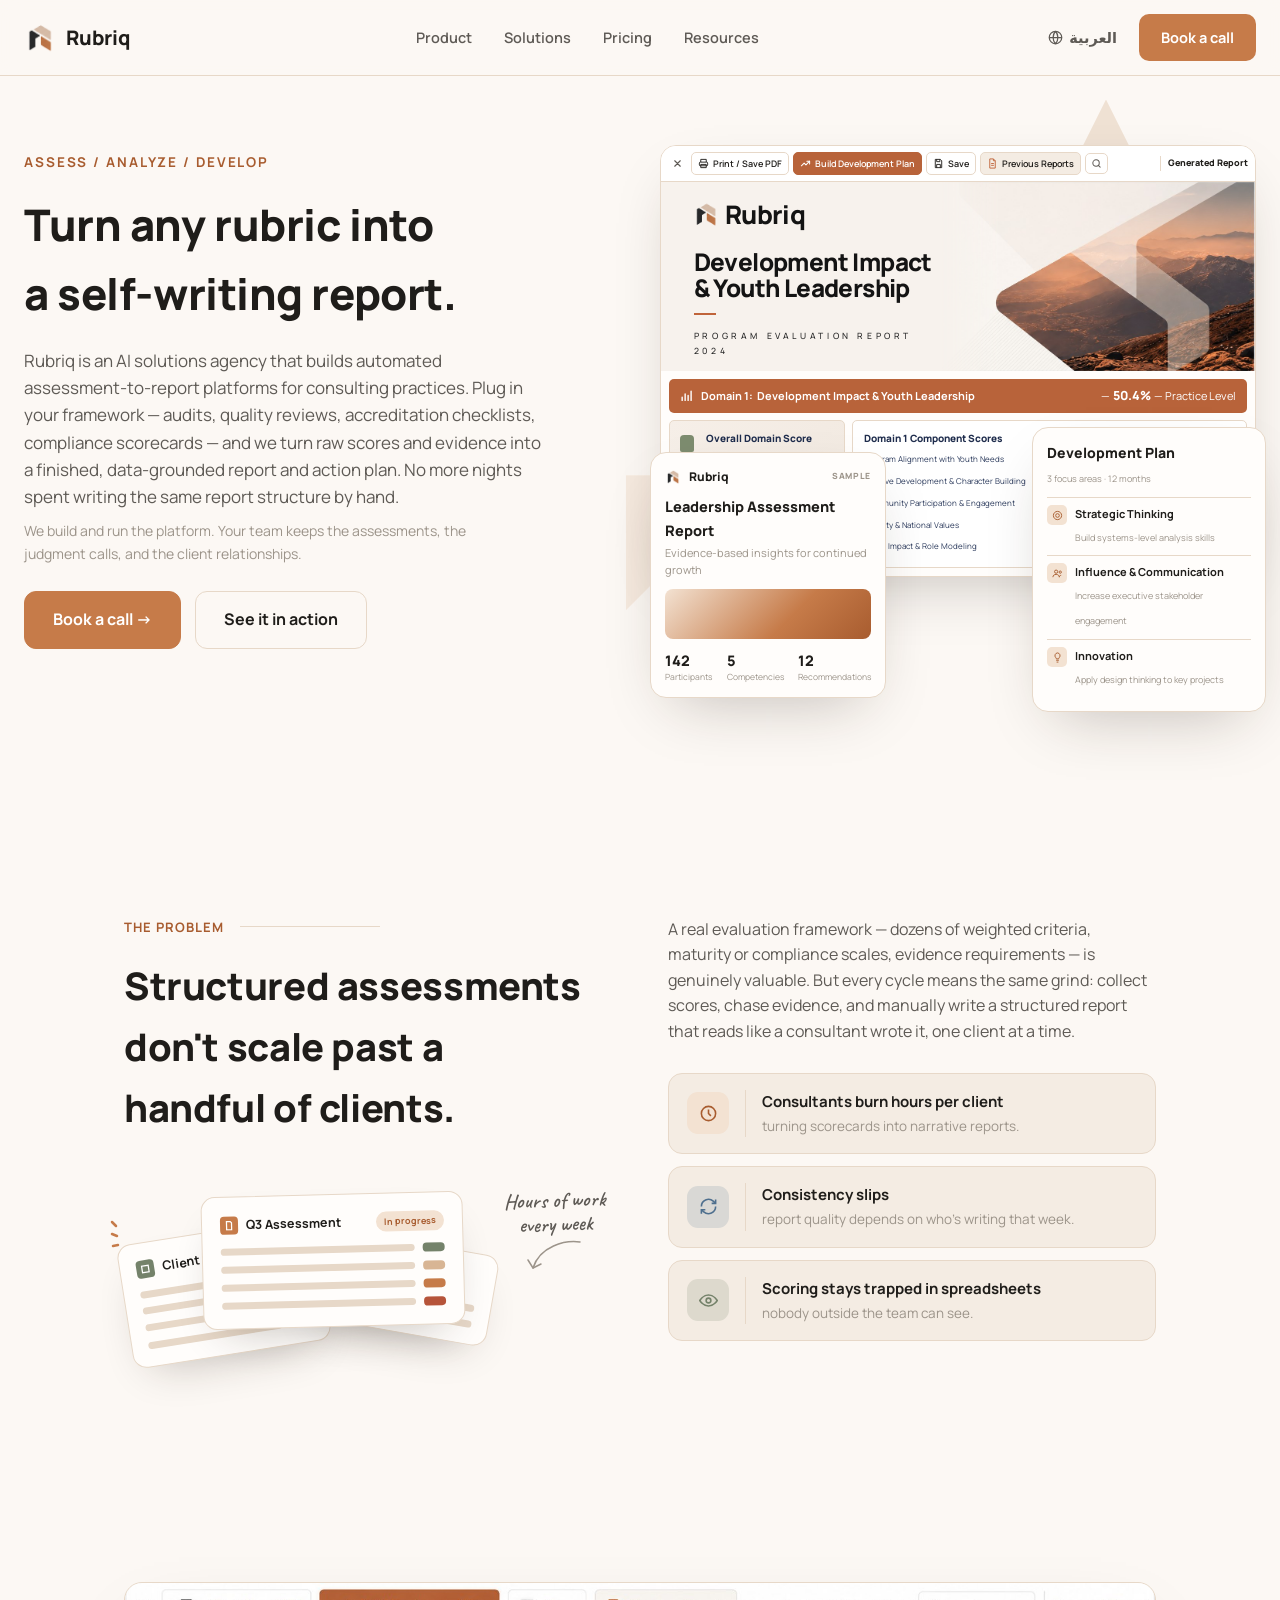
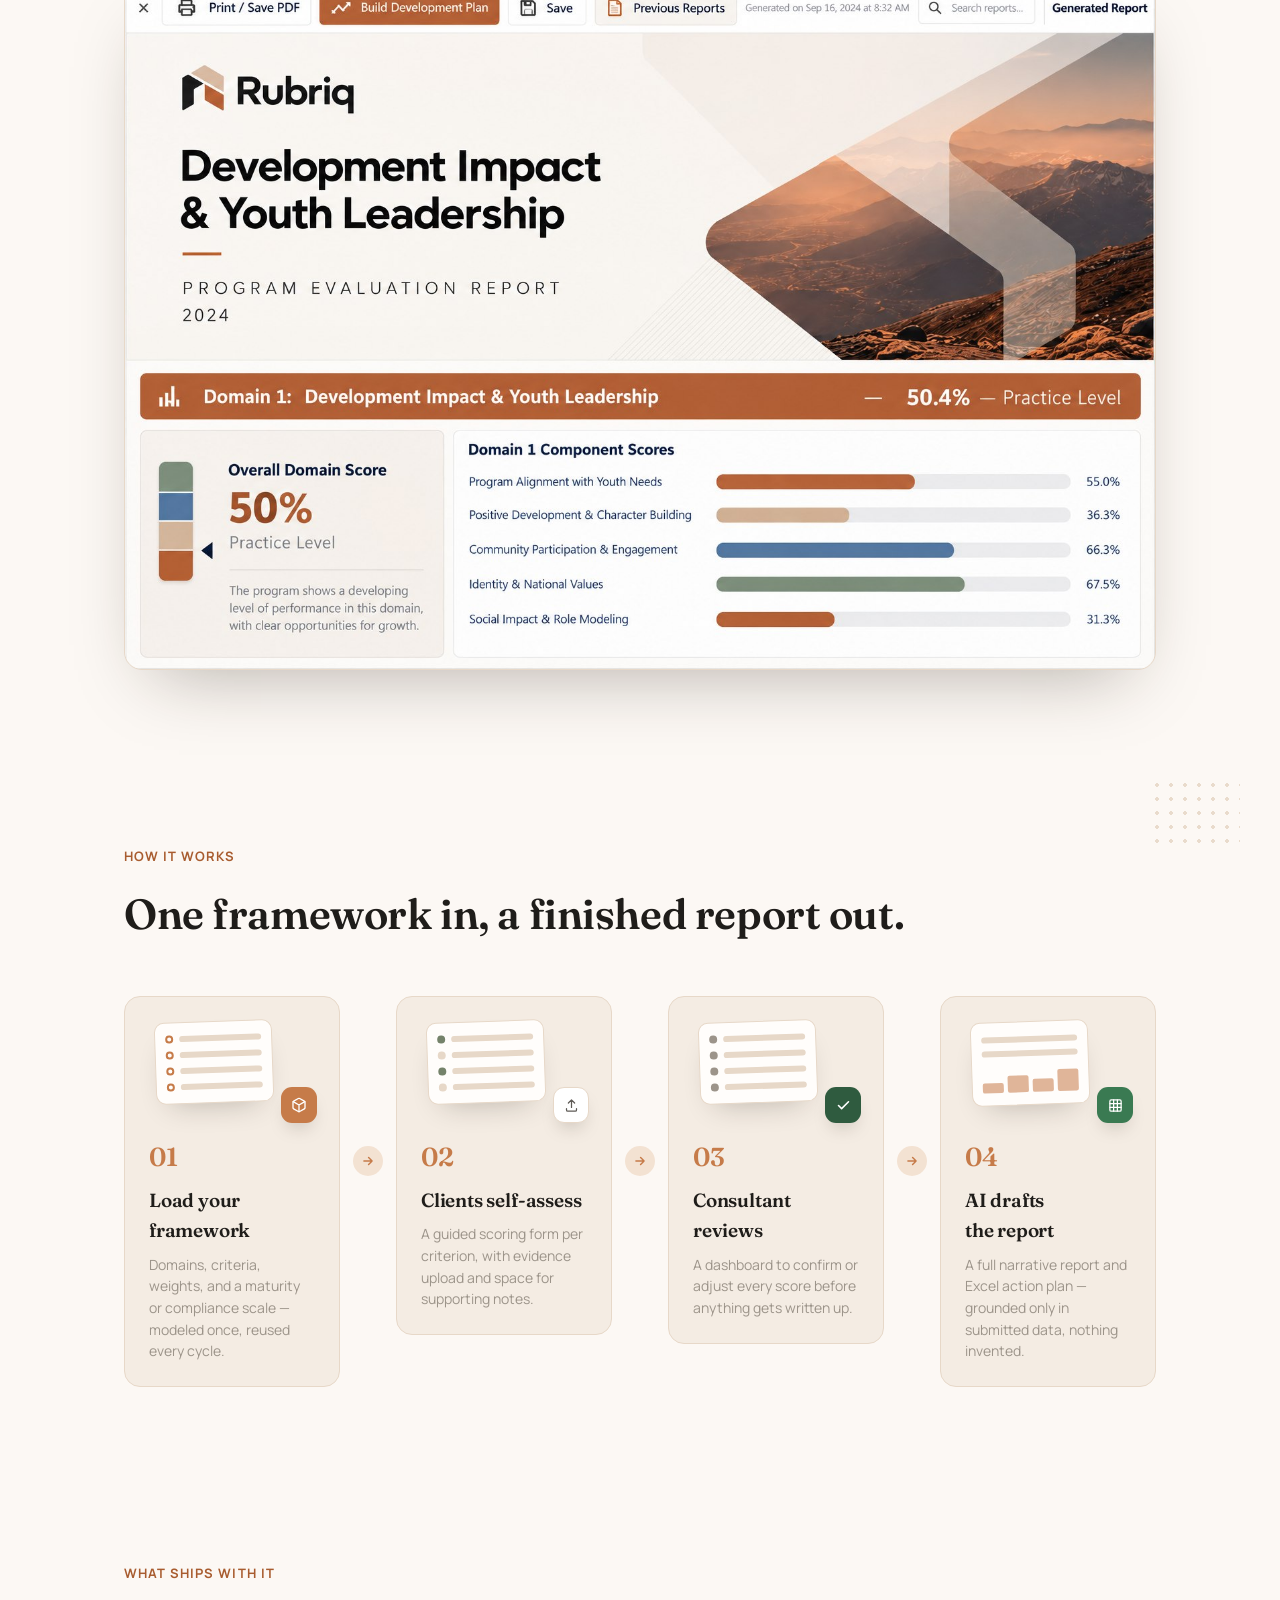
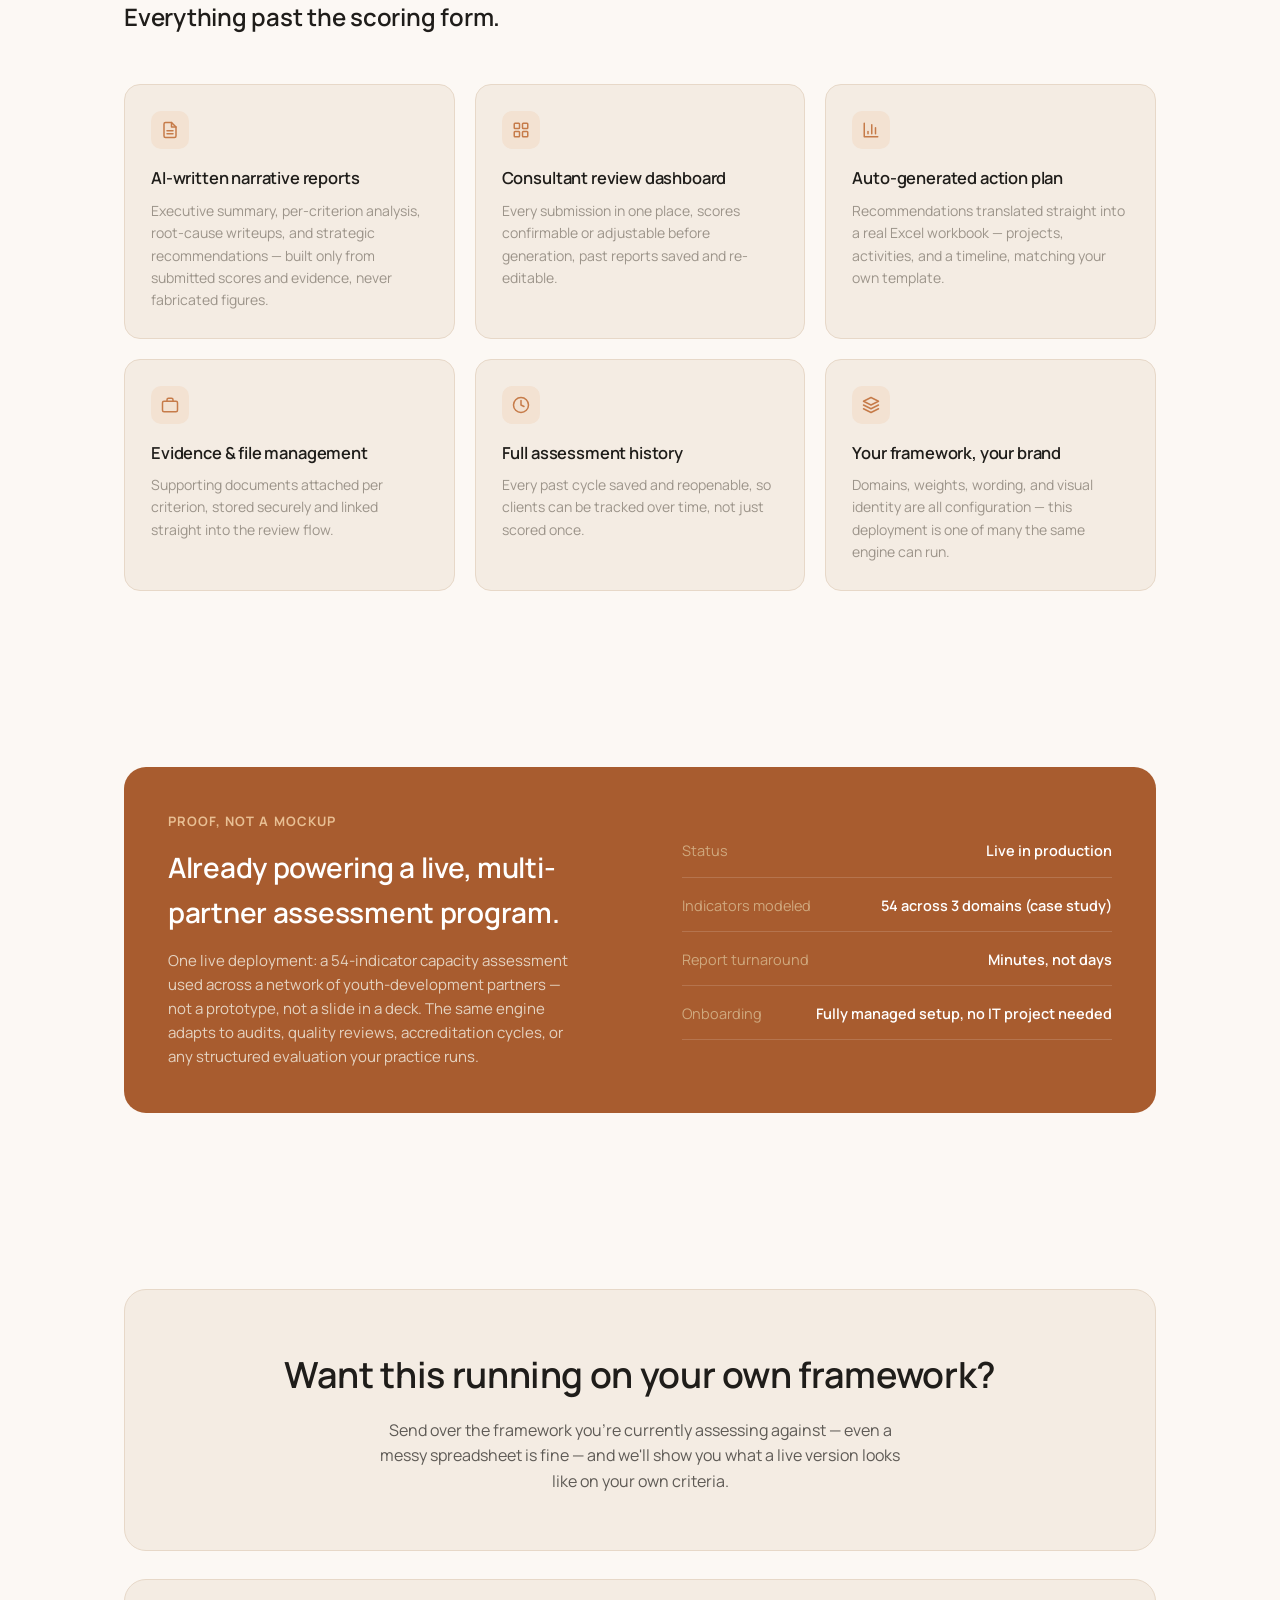
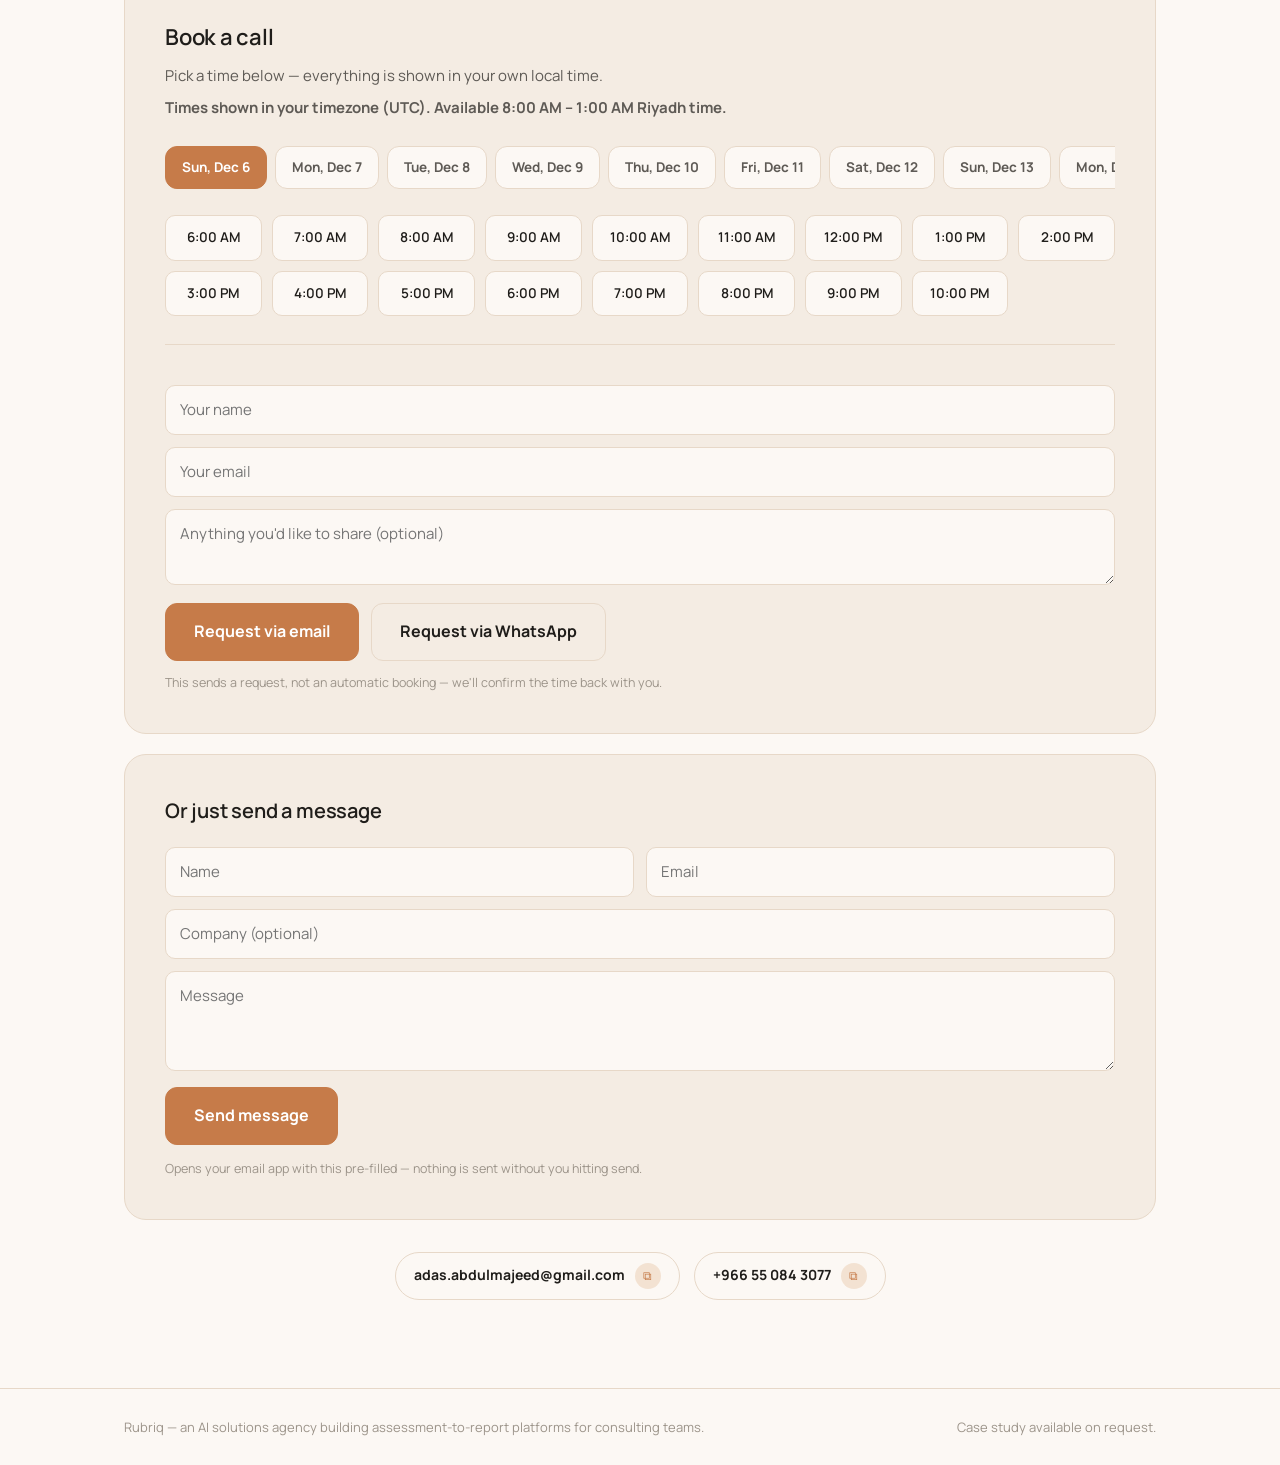
==== index.html @ 54f53378 "Replace hero dashboard with report-generation page The platform has no dashboard, so the big hero ca" ====
<!doctype html>
<html lang="en" dir="ltr">
<head>
<meta charset="utf-8">
<meta name="viewport" content="width=device-width, initial-scale=1">
<title>Rubriq Platform</title>
<meta name="description" content="Rubriq is an AI solutions agency building automated assessment-to-report platforms for consulting practices — load any framework, get a finished, data-grounded report in minutes.">
<link rel="icon" type="image/png" href="logo-icon.png">
<style>
  @import url('https://fonts.googleapis.com/css2?family=Manrope:wght@400;500;600;700;800&family=Tajawal:wght@400;500;700;800&family=Caveat:wght@500;600;700&family=Fraunces:opsz,wght@9..144,500;9..144,600;9..144,700&display=swap');

  :root{
    --ink:#1f1d1a; --ink-soft:#5e5a55; --muted:#9c948a;
    --brand:#c67b49; --brand-d:#a85c2f; --brand-l:#f3e2d2;
    --accent:#d8b594; --accent-d:#a85c2f; --accent-l:#e7d8c8;
    --bg:#fcf8f4; --surface:#f4ece3; --line:#e7d8c8;
    --gold:#c67b49; --data-blue:#4e6f8e; --sage:#74826a;
    color-scheme: light;
  }

  *{box-sizing:border-box}
  body{margin:0;background:var(--bg);color:var(--ink);font-family:'Manrope',system-ui,sans-serif;line-height:1.6;-webkit-font-smoothing:antialiased}
  img{max-width:100%;display:block}
  h1,h2,h3{font-family:'Manrope',system-ui,sans-serif;font-weight:800;color:var(--ink);margin:0;text-wrap:balance;letter-spacing:-.01em}
  p{margin:0}
  .wrap{max-width:1080px;margin:0 auto;padding-inline:24px}
  .wrap-wide{max-width:1280px;margin:0 auto;padding-inline:24px}
  section{padding-block:88px}
  @media (max-width:640px){section{padding-block:56px}}

  /* ---------- Arabic / RTL ---------- */
  html[lang="ar"] body{font-family:'Tajawal',system-ui,sans-serif}
  html[lang="ar"] h1,html[lang="ar"] h2,html[lang="ar"] h3,
  html[lang="ar"] .brand,html[lang="ar"] .step .num{
    font-family:'Tajawal',system-ui,sans-serif;
  }
  html[lang="ar"] .eyebrow,html[lang="ar"] .kicker{letter-spacing:0;text-transform:none}

  /* ---------- nav ---------- */
  nav{position:sticky;top:env(safe-area-inset-top,0px);z-index:20;background:color-mix(in srgb, var(--bg) 92%, transparent);backdrop-filter:blur(10px);border-bottom:1px solid var(--line)}
  nav .wrap-wide{display:flex;align-items:center;padding-block:14px;gap:20px}
  .brand{display:flex;align-items:center;gap:10px;font-family:'Manrope',sans-serif;font-weight:800;font-size:20px;color:var(--ink);flex:none}
  .brand .mark{width:32px;height:32px;object-fit:contain;flex:none}
  .nav-links{flex:1;display:flex;justify-content:center;align-items:center;gap:32px}
  .nav-links a{display:inline-flex;align-items:center;gap:5px;font-size:14.5px;font-weight:600;color:var(--ink-soft);text-decoration:none}
  .nav-links a:hover{color:var(--ink)}
  .nav-links a svg{opacity:.55}
  @media (max-width:900px){.nav-links{display:none}}
  .nav-right{display:flex;align-items:center;gap:18px;flex:none}
  .nav-cta{font:inherit;font-weight:700;font-size:14.5px;color:#fff;background:var(--brand);border:none;padding:12px 22px;border-radius:10px;cursor:pointer;text-decoration:none;white-space:nowrap;display:inline-flex;align-items:center;gap:8px}
  .lang-toggle{font:inherit;font-weight:600;font-size:14.5px;color:var(--ink-soft);background:none;border:none;padding:6px 4px;cursor:pointer;white-space:nowrap;display:inline-flex;align-items:center;gap:6px}
  .lang-toggle:hover{color:var(--ink)}

  /* ---------- hero ---------- */
  .hero{padding-block:36px 220px;overflow:hidden}
  @media (max-width:960px){.hero{padding-block:24px 40px}}
  .hero-grid{display:grid;grid-template-columns:1fr 1fr;gap:40px;align-items:center}
  @media (max-width:960px){.hero-grid{grid-template-columns:1fr}}
  .hero-copy{transform:translateY(40px)}
  .eyebrow{display:block;font-size:13.5px;font-weight:700;letter-spacing:.14em;text-transform:uppercase;color:var(--brand-d);margin-bottom:16px}
  .hero h1{font-size:clamp(32px,3.4vw,46px);font-weight:800;letter-spacing:-.01em;max-width:15ch}
  .hero .lede{margin-top:18px;font-size:17px;color:var(--ink-soft);max-width:52ch}
  .hero .scope-note{margin-top:10px;font-size:14px;color:var(--muted);max-width:52ch}
  .hero-actions{display:flex;gap:14px;flex-wrap:wrap;margin-top:26px}
  .btn-primary,.btn-ghost{font:inherit;font-weight:700;font-size:16px;padding:15px 28px;border-radius:12px;cursor:pointer;text-decoration:none;display:inline-flex;align-items:center;gap:8px}
  .btn-primary{background:var(--brand);color:#fff;border:1px solid var(--brand)}
  .btn-ghost{background:transparent;color:var(--ink);border:1px solid var(--line)}

  /* ---------- hero dashboard illustration ---------- */
  .hero-visual{position:relative;min-height:340px}
  @media (max-width:960px){.hero-visual{margin-top:32px;min-height:0}}
  .deco-tri{position:absolute;z-index:0;opacity:.55}
  .deco-tri-1{width:180px;height:180px;background:var(--accent);clip-path:polygon(0 100%,100% 100%,50% 0);top:-45px;right:60px;opacity:.35}
  .deco-tri-2{width:135px;height:135px;background:var(--brand-l);clip-path:polygon(0 0,100% 0,0 100%);bottom:-34px;left:-34px;opacity:.6}
  .dash-card{background:#fffdfb;border:1px solid var(--line);border-radius:16px;box-shadow:0 24px 60px -24px rgba(38,28,18,.28)}
  .dash-main{position:relative;z-index:1}
  @media (max-width:960px){.dash-main{max-width:640px;margin-inline:auto}}
  .dash-brand{display:flex;align-items:center;gap:8px;font-weight:800;font-size:16px;color:var(--ink)}
  .dash-brand img{width:20px;height:20px;object-fit:contain}

  /* report-generation page (big hero card); cover sizes use cqw so they track the photo crop */
  .rg{overflow:hidden;container-type:inline-size}
  .rg-toolbar{display:flex;align-items:center;gap:4px;padding:6px 7px;border-bottom:1px solid var(--line);background:#fff}
  .rg-close{display:grid;place-items:center;color:var(--ink-soft);padding:0 4px;flex:none}
  .rg-btn{display:inline-flex;align-items:center;gap:4px;font-size:9px;font-weight:600;line-height:1;color:var(--ink);background:#fff;border:1px solid var(--line);border-radius:5px;padding:5px 6px;white-space:nowrap;flex:none}
  .rg-btn svg{flex:none}
  .rg-btn.primary{background:#b8633a;border-color:#b8633a;color:#fff}
  .rg-btn.soft{background:var(--surface)}
  .rg-btn.soft svg{color:#c0643a}
  .rg-btn.icon{padding:4px 5px;color:var(--ink-soft)}
  .rg-doc-title{margin-inline-start:auto;padding-inline-start:7px;border-inline-start:1px solid var(--line);font-size:9px;font-weight:800;white-space:nowrap}
  @container (max-width:560px){.rg-hide-md{display:none}}
  @container (max-width:430px){.rg-hide-sm{display:none}}
  @container (max-width:370px){.rg-hide-xs{display:none}}
  .rg-cover{position:relative;aspect-ratio:1536/488;background:#f7f2ed;overflow:hidden}
  .rg-photo{position:absolute;inset:0;background:url(rubriq-report-mockup-hq.jpg) no-repeat 0 13.99%/100% auto;
    -webkit-mask-image:linear-gradient(90deg,transparent 47%,#000 57%);mask-image:linear-gradient(90deg,transparent 47%,#000 57%)}
  .rg-cover-copy{position:absolute;left:5.5cqw;top:3.2cqw;color:#141414}
  .rg-logo{display:flex;align-items:center;gap:1cqw;font-weight:800;font-size:4.3cqw;letter-spacing:-.02em;line-height:1}
  .rg-logo img{width:4.2cqw;height:4.6cqw;object-fit:contain}
  .rg-h{margin-top:3.4cqw;font-size:4.1cqw;font-weight:800;line-height:1.08;letter-spacing:-.025em}
  .rg-rule{width:3.8cqw;height:.28cqw;background:#c0643a;margin-top:2cqw}
  .rg-sub{margin-top:2.4cqw;font-size:1.45cqw;font-weight:500;letter-spacing:.42em;line-height:1.8;text-transform:uppercase;color:#2a2a2a}
  .rg-domain{display:flex;align-items:center;gap:8px;margin:8px 8px 0;padding:7px 11px;border-radius:5px;background:#b8633a;color:#fff;font-size:11px}
  .rg-domain svg{flex:none}
  .rg-domain>b{font-weight:700;white-space:nowrap;overflow:hidden;text-overflow:ellipsis;min-width:0}
  .rg-domain-score{margin-inline-start:auto;white-space:nowrap;font-size:11px}
  .rg-domain-score b{font-size:12.5px;font-weight:800;margin-inline:3px}
  .rg-panels{display:grid;grid-template-columns:1fr 2.25fr;gap:7px;margin:7px 8px 8px}
  @container (max-width:430px){.rg-panels{grid-template-columns:1fr}.rg-sep{display:none}}
  .rg-overall{display:flex;gap:12px;padding:11px 10px;border:1px solid var(--line);border-radius:5px;background:linear-gradient(135deg,#f6efe8,#f0e7de)}
  .rg-scale{position:relative;flex:none;display:flex;flex-direction:column;gap:2px;width:14px;margin-top:3px;align-self:flex-start}
  .rg-scale i{display:block;height:17px;border-radius:2px}
  .rg-scale i:first-child{border-radius:4px 4px 2px 2px}
  .rg-scale i:last-child{border-radius:2px 2px 4px 4px}
  .rg-scale::after{content:"";position:absolute;right:-9px;bottom:16px;border:5px solid transparent;border-right:6px solid #1f2d4d;border-left:0}
  .rg-ov-title{font-size:10px;font-weight:800;color:#1f2d4d;line-height:1.3}
  .rg-ov-num{font-size:25px;font-weight:800;color:#b8633a;line-height:1.1;margin-top:3px}
  .rg-ov-level{font-size:10.5px;color:var(--ink-soft)}
  .rg-overall p{margin-top:6px;padding-top:6px;border-top:1px solid var(--line);font-size:8px;line-height:1.45;color:var(--muted)}
  .rg-comp{padding:9px 11px;border:1px solid var(--line);border-radius:5px;background:#fff}
  .rg-comp-title{font-size:10px;font-weight:800;color:#1f2d4d;margin-bottom:3px}
  .rg-row{display:grid;grid-template-columns:minmax(0,1.3fr) 1fr 28px;align-items:center;gap:8px;padding-block:4.5px}
  .rg-row span{font-size:8px;color:#2b3a5c;white-space:nowrap;overflow:hidden;text-overflow:ellipsis}
  .rg-track{height:6px;border-radius:99px;background:#ece8e3;overflow:hidden}
  .rg-track i{display:block;height:100%;border-radius:99px}
  .rg-row b{font-size:8px;font-weight:500;color:var(--ink-soft);text-align:end}
  .dash-report{position:absolute;z-index:2;width:236px;left:-10px;bottom:-122px;padding:14px}
  .dash-devplan{position:absolute;z-index:3;width:234px;right:-10px;bottom:-136px;padding:14px}
  @media (max-width:960px){
    .dash-report,.dash-devplan{position:static;width:100%;max-width:480px;margin:16px auto 0}
  }
  .dash-report-top{display:flex;align-items:center;justify-content:space-between}
  .dash-tag{font-size:8.5px;font-weight:800;letter-spacing:.08em;color:var(--muted)}
  .dash-report h5{font-size:14.5px;font-weight:800;color:var(--ink);margin:9px 0 2px}
  .dash-report>p{font-size:11px;color:var(--muted);margin:0}
  .dash-report-img{margin-top:10px;height:50px;border-radius:8px;background:linear-gradient(135deg,var(--brand-l),var(--brand) 60%,var(--brand-d))}
  .dash-report-meta{display:grid;grid-template-columns:repeat(3,auto);justify-content:space-between;gap:8px;margin-top:10px}
  .dash-report-meta div b{display:block;font-size:14.5px;font-weight:800;color:var(--ink)}
  .dash-report-meta div span{font-size:8.5px;color:var(--muted);display:block;line-height:1.3}
  .dash-devplan-head{display:flex;justify-content:space-between;align-items:baseline;margin-bottom:7px}
  .dash-devplan-head h5{font-size:14px;font-weight:800;color:var(--ink);margin:0}
  .dash-devplan-head span{font-size:9px;color:var(--muted)}
  .dash-devplan-item{display:flex;gap:8px;align-items:flex-start;padding-block:7px;border-top:1px solid var(--line)}
  .dash-devplan-item:first-of-type{border-top:none}
  .dash-devplan-item .ic{width:20px;height:20px;border-radius:5px;background:var(--brand-l);color:var(--brand-d);display:grid;place-items:center;flex:none}
  .dash-devplan-item b{display:block;font-size:11px;font-weight:700;color:var(--ink)}
  .dash-devplan-item small{font-size:9px;color:var(--muted)}

  /* ---------- screenshot showcase ---------- */
  .showcase{padding-top:0}
  .shot-frame{border-radius:18px;overflow:hidden;border:1px solid var(--line);box-shadow:0 30px 70px -30px rgba(38,28,18,.35);background:var(--surface)}
  .shot-frame img{width:100%}

  /* ---------- problem/solution ---------- */
  .split{display:grid;grid-template-columns:1fr 1fr;gap:56px;align-items:start}
  @media (max-width:900px){.split{grid-template-columns:1fr}}
  .kicker{font-size:13px;font-weight:700;letter-spacing:.08em;text-transform:uppercase;color:var(--accent-d);margin-bottom:14px}
  .kicker-rule{display:flex;align-items:center;gap:16px;margin-bottom:18px}
  .kicker-rule .kicker{margin:0;white-space:nowrap}
  .kicker-rule .rule{flex:1;max-width:140px;height:1px;background:var(--line)}
  .split h2{font-size:clamp(26px,3.2vw,38px);font-weight:800}
  .split-body p{color:var(--ink-soft);font-size:16px;max-width:48ch}

  .problem-illustration{position:relative;height:300px;margin-top:56px}
  @media (max-width:520px){.problem-illustration{height:260px}}
  .problem-illustration [dir]{direction:ltr}
  .doc-card{position:absolute;background:#fffdfb;border:1px solid var(--line);border-radius:14px;box-shadow:0 20px 45px -22px rgba(38,28,18,.3)}
  .doc-card-1{width:200px;padding:16px;top:36px;left:0;transform:rotate(-9deg);z-index:1}
  .doc-card-3{width:190px;padding:16px;top:46px;left:180px;transform:rotate(10deg);z-index:1}
  .doc-card-2{width:262px;padding:18px;top:0;left:78px;transform:rotate(-1.5deg);z-index:2}
  .doc-card-head{display:flex;align-items:center;gap:8px;margin-bottom:12px}
  .doc-card-head .doc-ic{width:18px;height:18px;border-radius:4px;flex:none;display:grid;place-items:center;color:#fff}
  .doc-card-head b{font-size:12.5px;font-weight:700;color:var(--ink);white-space:nowrap}
  .doc-card-2 .doc-card-head{justify-content:space-between}
  .doc-badge{font-size:9px;font-weight:700;color:var(--brand-d);background:var(--brand-l);padding:3px 8px;border-radius:99px;white-space:nowrap}
  .doc-row{display:flex;align-items:center;gap:8px;margin-top:9px}
  .doc-skel{flex:1;height:7px;border-radius:4px;background:var(--line)}
  .doc-chip{width:22px;height:9px;border-radius:4px;flex:none}
  .doc-chip.c-green{background:var(--sage)}
  .doc-chip.c-yellow{background:var(--accent)}
  .doc-chip.c-orange{background:var(--brand)}
  .doc-chip.c-red{background:#b6543a}
  .doc-card-3 .doc-title-tilt{font-size:12.5px;font-weight:700;color:var(--ink-soft);transform:rotate(2deg);display:inline-block}
  .annotation{position:absolute;top:-6px;right:-8px;width:130px;text-align:center;z-index:3}
  @media (max-width:640px){.annotation{display:none}}
  .annotation-text{font-family:'Caveat',cursive;font-size:21px;font-weight:600;color:var(--ink-soft);line-height:1.15;display:block;transform:rotate(-2deg)}
  .annotation svg{color:var(--muted);margin-top:2px}
  .tick-marks{position:absolute;top:24px;left:-14px;z-index:3;color:var(--brand)}

  .pain-cards{display:flex;flex-direction:column;gap:12px;margin-top:28px}
  .pain-card{display:flex;align-items:center;gap:16px;background:var(--surface);border:1px solid var(--line);border-radius:14px;padding:16px 18px}
  .pain-ic{width:42px;height:42px;border-radius:11px;flex:none;display:grid;place-items:center}
  .pain-ic.orange{background:var(--brand-l);color:var(--brand-d)}
  .pain-ic.blue{background:color-mix(in srgb, var(--data-blue) 16%, var(--surface));color:var(--data-blue)}
  .pain-ic.green{background:color-mix(in srgb, var(--sage) 18%, var(--surface));color:var(--sage)}
  .pain-divider{width:1px;align-self:stretch;background:var(--line);flex:none}
  .pain-text b{display:block;font-size:15px;font-weight:700;color:var(--ink)}
  .pain-text span{display:block;font-size:13.5px;color:var(--muted);margin-top:2px}

  /* ---------- how it works ---------- */
  .steps-section{position:relative;overflow:hidden}
  .steps-dots{position:absolute;top:20px;right:40px;width:90px;height:70px;background-image:radial-gradient(var(--line) 1.6px, transparent 1.6px);background-size:14px 14px;opacity:.9;z-index:0}
  html[dir="rtl"] .steps-dots{right:auto;left:40px}
  h2.steps-heading{font-family:'Fraunces',Georgia,serif;font-size:clamp(28px,3.6vw,42px);font-weight:600;position:relative;z-index:1}
  .steps-row{display:flex;align-items:flex-start;gap:0;margin-top:48px;position:relative;z-index:1}
  @media (max-width:900px){.steps-row{flex-direction:column;gap:36px}}
  .step-card{flex:1;min-width:0;background:var(--surface);border:1px solid var(--line);border-radius:16px;padding:24px;position:relative;overflow:hidden}
  .step-arrow{flex:none;width:56px;display:flex;justify-content:center;margin-top:150px;color:var(--brand)}
  @media (max-width:900px){.step-arrow{display:none}}
  .step-arrow span{width:30px;height:30px;border-radius:50%;background:var(--brand-l);display:grid;place-items:center}
  html[dir="rtl"] .step-arrow svg{transform:scaleX(-1)}
  .step-icon-wrap{position:relative;height:96px;margin-bottom:20px}
  .step-blob{position:absolute;width:76px;height:76px;border-radius:50%;background:var(--brand-l);top:6px;left:26px;opacity:.7}
  .mini-card{position:absolute;top:0;left:6px;width:118px;background:#fffdfb;border:1px solid var(--line);border-radius:10px;padding:12px 10px;box-shadow:0 14px 30px -16px rgba(38,28,18,.3);transform:rotate(-2deg)}
  .mini-card.doc-plain{padding-top:14px}
  .mini-row{display:flex;align-items:center;gap:6px;margin-top:8px}
  .mini-row:first-child{margin-top:0}
  .mini-dot{width:8px;height:8px;border-radius:50%;flex:none;border:2px solid var(--brand)}
  .mini-dot.filled{border:none;background:var(--sage)}
  .mini-dot.pale{border:none;background:var(--line)}
  .mini-dot.muted{border:none;background:var(--muted)}
  .mini-skel{flex:1;height:6px;border-radius:3px;background:var(--line)}
  .mini-bars{display:flex;align-items:flex-end;gap:4px;height:26px;margin-top:10px}
  .mini-bars i{flex:1;background:var(--brand);border-radius:2px;display:block;opacity:.55}
  .step-badge{position:absolute;bottom:-6px;right:-2px;width:36px;height:36px;border-radius:11px;display:grid;place-items:center;box-shadow:0 10px 20px -10px rgba(38,28,18,.4);color:#fff}
  html[dir="rtl"] .step-badge{right:auto;left:-2px}
  .badge-cube{background:var(--brand)}
  .badge-upload{background:#fff;color:var(--ink-soft);border:1px solid var(--line)}
  .badge-check{background:#2f5b3f}
  .badge-sheet{background:#3a7a52}
  .step-num{font-family:'Fraunces',Georgia,serif;font-size:26px;color:var(--brand);font-weight:600;margin-bottom:6px}
  .step-card h3{font-family:'Fraunces',Georgia,serif;font-size:19px;font-weight:600;margin-bottom:8px}
  .step-card p{font-size:14px;color:var(--muted);line-height:1.55}

  /* ---------- capability grid ---------- */
  .cap-grid{display:grid;grid-template-columns:repeat(3,1fr);gap:20px;margin-top:48px}
  @media (max-width:760px){.cap-grid{grid-template-columns:1fr}}
  .cap-card{background:var(--surface);border:1px solid var(--line);border-radius:16px;padding:26px}
  .cap-card .ic{width:38px;height:38px;border-radius:10px;background:var(--brand-l);color:var(--brand);display:grid;place-items:center;margin-bottom:16px}
  .cap-card h3{font-size:16.5px;font-weight:600;margin-bottom:8px}
  .cap-card p{font-size:14px;color:var(--muted)}

  /* ---------- proof strip ---------- */
  .proof{background:var(--brand-d);color:#fff;border-radius:22px;padding:44px;display:grid;grid-template-columns:1.1fr 1fr;gap:40px;align-items:center}
  @media (max-width:760px){.proof{grid-template-columns:1fr}}
  .proof .kicker{color:#e8bf94}
  .proof h2{color:#fff;font-size:clamp(22px,3vw,28px);font-weight:600}
  .proof p{color:#e4d2c0;margin-top:14px;font-size:15px;max-width:46ch}
  .proof-facts{display:flex;flex-direction:column;gap:16px}
  .proof-facts div{display:flex;justify-content:space-between;gap:16px;border-bottom:1px solid rgba(255,255,255,.15);padding-bottom:14px;font-size:14.5px}
  .proof-facts div b{color:#fff;font-weight:600;text-align:end}
  .proof-facts div span{color:#cfa87e}

  /* ---------- cta ---------- */
  .cta-card{background:var(--surface);border:1px solid var(--line);border-radius:22px;padding:56px;text-align:center}
  .cta-card h2{font-size:clamp(26px,3.6vw,36px);font-weight:600}
  .cta-card p{color:var(--ink-soft);margin-top:14px;max-width:52ch;margin-inline:auto}
  .contact-row{display:flex;justify-content:center;gap:14px;flex-wrap:wrap;margin-top:32px}
  .contact-chip{display:flex;align-items:center;gap:10px;background:var(--bg);border:1px solid var(--line);border-radius:999px;padding:10px 18px;font-size:14px;color:var(--ink-soft)}
  .contact-chip b{color:var(--ink);unicode-bidi:plaintext}
  .copy-btn{border:none;background:var(--brand-l);color:var(--brand);width:26px;height:26px;border-radius:50%;display:grid;place-items:center;cursor:pointer;flex:none;font-size:12px}

  /* ---------- booking ---------- */
  .book-card{background:var(--surface);border:1px solid var(--line);border-radius:22px;padding:40px;margin-top:28px}
  @media (max-width:640px){.book-card{padding:26px 20px}}
  .book-head h3{font-size:22px;font-weight:600}
  .book-head p{color:var(--ink-soft);margin-top:8px;font-size:15px}
  .tz-note{font-size:13px;color:var(--accent-d);margin-top:12px;font-weight:700}
  .day-tabs{display:flex;gap:8px;overflow-x:auto;margin-top:26px;padding-bottom:8px;-webkit-overflow-scrolling:touch}
  .day-tab{flex:none;font:inherit;font-weight:700;font-size:13.5px;padding:10px 16px;border-radius:12px;border:1px solid var(--line);background:var(--bg);color:var(--ink-soft);cursor:pointer;white-space:nowrap}
  .day-tab.active{background:var(--brand);border-color:var(--brand);color:#fff}
  .slot-grid{display:grid;grid-template-columns:repeat(auto-fill,minmax(96px,1fr));gap:10px;margin-top:18px}
  .slot-btn{font:inherit;font-weight:600;font-size:13.5px;padding:11px 8px;border-radius:10px;border:1px solid var(--line);background:var(--bg);color:var(--ink);cursor:pointer}
  .slot-btn:hover{border-color:var(--brand)}
  .slot-btn.selected{background:var(--brand);border-color:var(--brand);color:#fff}
  .slot-empty{color:var(--muted);font-size:14px;padding:20px 0}
  .book-form{margin-top:28px;padding-top:28px;border-top:1px solid var(--line);display:flex;flex-direction:column;gap:12px}
  .selected-slot{font-weight:700;color:var(--brand);font-size:15px}
  .book-form input,.book-form textarea,.form-grid input,.form-grid textarea{font:inherit;font-size:15px;padding:12px 14px;border-radius:10px;border:1px solid var(--line);background:var(--bg);color:var(--ink);width:100%}
  .book-form textarea{min-height:76px;resize:vertical}
  .book-actions{display:flex;gap:12px;flex-wrap:wrap;margin-top:6px}
  .book-disclaimer{font-size:12.5px;color:var(--muted)}

  /* ---------- contact form ---------- */
  .contact-form-card{background:var(--surface);border:1px solid var(--line);border-radius:22px;padding:40px;margin-top:20px}
  @media (max-width:640px){.contact-form-card{padding:26px 20px}}
  .contact-form-card h3{font-size:20px;font-weight:600;margin-bottom:20px}
  .form-grid{display:grid;grid-template-columns:1fr 1fr;gap:12px}
  .form-grid textarea{grid-column:1/-1;min-height:100px;resize:vertical}
  @media (max-width:640px){.form-grid{grid-template-columns:1fr}}
  .form-note{font-size:12.5px;color:var(--muted);margin-top:14px}

  footer{border-top:1px solid var(--line);padding-block:28px}
  footer .wrap{display:flex;justify-content:space-between;flex-wrap:wrap;gap:10px;font-size:13px;color:var(--muted)}
</style>
</head>
<body>

<nav>
  <div class="wrap-wide">
    <div class="brand"><img class="mark" src="logo-icon.png" alt="Rubriq logo"><span data-i18n="brand">Rubriq</span></div>
    <div class="nav-links">
      <a href="#showcase" data-i18n="navProduct">Product<svg width="10" height="10" viewBox="0 0 24 24" fill="none" stroke="currentColor" stroke-width="3" stroke-linecap="round" stroke-linejoin="round"><path d="M6 9l6 6 6-6"/></svg></a>
      <a href="#ships" data-i18n="navSolutions">Solutions<svg width="10" height="10" viewBox="0 0 24 24" fill="none" stroke="currentColor" stroke-width="3" stroke-linecap="round" stroke-linejoin="round"><path d="M6 9l6 6 6-6"/></svg></a>
      <a href="#contact" data-i18n="navPricing">Pricing</a>
      <a href="#proof" data-i18n="navResources">Resources<svg width="10" height="10" viewBox="0 0 24 24" fill="none" stroke="currentColor" stroke-width="3" stroke-linecap="round" stroke-linejoin="round"><path d="M6 9l6 6 6-6"/></svg></a>
    </div>
    <div class="nav-right">
      <button class="lang-toggle" id="langBtn" onclick="setLang(currentLang==='en'?'ar':'en')">
        <svg width="15" height="15" viewBox="0 0 24 24" fill="none" stroke="currentColor" stroke-width="2"><circle cx="12" cy="12" r="10"/><path d="M2 12h20M12 2a15 15 0 0 1 0 20M12 2a15 15 0 0 0 0 20"/></svg>
        <span id="langBtnText">العربية</span>
      </button>
      <a class="nav-cta" href="#contact" data-i18n="navCta">Book a call<svg width="14" height="14" viewBox="0 0 24 24" fill="none" stroke="currentColor" stroke-width="2.5" stroke-linecap="round" stroke-linejoin="round"><path d="M5 12h14M13 6l6 6-6 6"/></svg></a>
    </div>
  </div>
</nav>

<section class="hero">
  <div class="wrap-wide hero-grid">
    <div class="hero-copy">
      <span class="eyebrow" data-i18n="eyebrow">Assess / Analyze / Develop</span>
      <h1 data-i18n="h1">Turn any rubric into a self-writing report.</h1>
      <p class="lede" data-i18n="lede">Rubriq is an AI solutions agency that builds automated assessment-to-report platforms for consulting practices. Plug in your framework — audits, quality reviews, accreditation checklists, compliance scorecards — and we turn raw scores and evidence into a finished, data-grounded report and action plan. No more nights spent writing the same report structure by hand.</p>
      <p class="scope-note" data-i18n="scopeNote">We build and run the platform. Your team keeps the assessments, the judgment calls, and the client relationships.</p>
      <div class="hero-actions">
        <a class="btn-primary" href="#contact" data-i18n="heroBtn1">Book a call →</a>
        <a class="btn-ghost" href="#showcase" data-i18n="heroBtn2">See it in action</a>
      </div>
    </div>

    <div class="hero-visual" dir="ltr">
      <div class="deco-tri deco-tri-1"></div>
      <div class="deco-tri deco-tri-2"></div>

      <div class="dash-card dash-main rg">
        <div class="rg-toolbar">
          <span class="rg-close"><svg width="11" height="11" viewBox="0 0 24 24" fill="none" stroke="currentColor" stroke-width="2.5" stroke-linecap="round"><path d="M6 6l12 12M18 6 6 18"/></svg></span>
          <span class="rg-btn rg-hide-xs"><svg width="11" height="11" viewBox="0 0 24 24" fill="none" stroke="currentColor" stroke-width="2" stroke-linejoin="round"><path d="M6 9V3h12v6"/><rect x="3" y="9" width="18" height="8" rx="2"/><path d="M6 14h12v7H6z"/></svg>Print / Save PDF</span>
          <span class="rg-btn primary"><svg width="11" height="11" viewBox="0 0 24 24" fill="none" stroke="currentColor" stroke-width="2.2" stroke-linecap="round" stroke-linejoin="round"><path d="M3 17l6-6 4 4 8-8"/><path d="M15 7h6v6"/></svg>Build Development Plan</span>
          <span class="rg-btn rg-hide-sm"><svg width="11" height="11" viewBox="0 0 24 24" fill="none" stroke="currentColor" stroke-width="2" stroke-linejoin="round"><path d="M5 3h11l3 3v15H5z"/><path d="M8 3v5h7V3M8 21v-7h8v7"/></svg>Save</span>
          <span class="rg-btn soft rg-hide-md"><svg width="11" height="11" viewBox="0 0 24 24" fill="none" stroke="currentColor" stroke-width="2" stroke-linejoin="round"><path d="M14 2H6v20h12V6z"/><path d="M14 2v4h4M9 12h6M9 16h6"/></svg>Previous Reports</span>
          <span class="rg-btn icon rg-hide-md"><svg width="11" height="11" viewBox="0 0 24 24" fill="none" stroke="currentColor" stroke-width="2.2" stroke-linecap="round"><circle cx="11" cy="11" r="7"/><path d="m20 20-4-4"/></svg></span>
          <span class="rg-doc-title">Generated Report</span>
        </div>

        <div class="rg-cover">
          <div class="rg-photo"></div>
          <div class="rg-cover-copy">
            <div class="rg-logo"><img src="logo-icon.png" alt=""><span>Rubriq</span></div>
            <div class="rg-h">Development Impact<br>&amp; Youth Leadership</div>
            <div class="rg-rule"></div>
            <div class="rg-sub">Program Evaluation Report<br>2024</div>
          </div>
        </div>

        <div class="rg-domain">
          <svg width="13" height="13" viewBox="0 0 24 24" fill="none" stroke="currentColor" stroke-width="2.6" stroke-linecap="round"><path d="M4 21v-6M9.5 21V9M15 21v-9M20.5 21V4"/></svg>
          <b>Domain 1:&nbsp; Development Impact &amp; Youth Leadership</b>
          <span class="rg-domain-score"><span class="rg-sep">—</span><b>50.4%</b>— Practice Level</span>
        </div>

        <div class="rg-panels">
          <div class="rg-overall">
            <div class="rg-scale"><i style="background:#7d8c6f"></i><i style="background:#4f6f9a"></i><i style="background:#d6b394"></i><i style="background:#b8633a"></i></div>
            <div>
              <div class="rg-ov-title">Overall Domain Score</div>
              <div class="rg-ov-num">50%</div>
              <div class="rg-ov-level">Practice Level</div>
              <p>The program shows a developing level of performance in this domain, with clear opportunities for growth.</p>
            </div>
          </div>
          <div class="rg-comp">
            <div class="rg-comp-title">Domain 1 Component Scores</div>
            <div class="rg-row"><span>Program Alignment with Youth Needs</span><div class="rg-track"><i style="width:55%;background:#b8633a"></i></div><b>55.0%</b></div>
            <div class="rg-row"><span>Positive Development &amp; Character Building</span><div class="rg-track"><i style="width:36.3%;background:#d6b394"></i></div><b>36.3%</b></div>
            <div class="rg-row"><span>Community Participation &amp; Engagement</span><div class="rg-track"><i style="width:66.3%;background:#4f6f9a"></i></div><b>66.3%</b></div>
            <div class="rg-row"><span>Identity &amp; National Values</span><div class="rg-track"><i style="width:67.5%;background:#7d8c6f"></i></div><b>67.5%</b></div>
            <div class="rg-row"><span>Social Impact &amp; Role Modeling</span><div class="rg-track"><i style="width:31.3%;background:#b8633a"></i></div><b>31.3%</b></div>
          </div>
        </div>
      </div>

      <div class="dash-card dash-report">
        <div class="dash-report-top">
          <div class="dash-brand" style="font-size:12px"><img src="logo-icon.png" alt="" style="width:16px;height:16px"><span>Rubriq</span></div>
          <span class="dash-tag">SAMPLE</span>
        </div>
        <h5>Leadership Assessment Report</h5>
        <p>Evidence-based insights for continued growth</p>
        <div class="dash-report-img"></div>
        <div class="dash-report-meta">
          <div><b>142</b><span>Participants</span></div>
          <div><b>5</b><span>Competencies</span></div>
          <div><b>12</b><span>Recommendations</span></div>
        </div>
      </div>

      <div class="dash-card dash-devplan">
        <div class="dash-devplan-head">
          <div><h5>Development Plan</h5><span>3 focus areas · 12 months</span></div>
        </div>
        <div class="dash-devplan-item">
          <span class="ic"><svg width="11" height="11" viewBox="0 0 24 24" fill="none" stroke="currentColor" stroke-width="2"><circle cx="12" cy="12" r="9"/><circle cx="12" cy="12" r="4"/></svg></span>
          <div><b>Strategic Thinking</b><small>Build systems-level analysis skills</small></div>
        </div>
        <div class="dash-devplan-item">
          <span class="ic"><svg width="11" height="11" viewBox="0 0 24 24" fill="none" stroke="currentColor" stroke-width="2"><circle cx="9" cy="8" r="3.5"/><path d="M2 20c0-4 3-6 7-6s7 2 7 6"/><circle cx="18" cy="9" r="2.5"/><path d="M16 20c0-2.5 1.5-4 4-4"/></svg></span>
          <div><b>Influence &amp; Communication</b><small>Increase executive stakeholder engagement</small></div>
        </div>
        <div class="dash-devplan-item">
          <span class="ic"><svg width="11" height="11" viewBox="0 0 24 24" fill="none" stroke="currentColor" stroke-width="2"><path d="M9 18h6M10 22h4M12 2a6 6 0 0 0-4 10c1 1 1.5 2 1.5 3h5c0-1 .5-2 1.5-3a6 6 0 0 0-4-10Z"/></svg></span>
          <div><b>Innovation</b><small>Apply design thinking to key projects</small></div>
        </div>
      </div>
    </div>
  </div>
</section>

<section>
  <div class="wrap split">
    <div>
      <div class="kicker-rule"><span class="kicker" data-i18n="problemKicker">The problem</span><span class="rule"></span></div>
      <h2 data-i18n="problemH2">Structured assessments don't scale past a handful of clients.</h2>

      <div class="problem-illustration" dir="ltr">
        <svg class="tick-marks" width="20" height="34" viewBox="0 0 20 34" fill="none" stroke="currentColor" stroke-width="2.5" stroke-linecap="round"><path d="M2 4l4 4M2 16l5 2M3 28l5-1"/></svg>

        <div class="doc-card doc-card-1">
          <div class="doc-card-head"><span class="doc-ic" style="background:var(--sage)">
            <svg width="10" height="10" viewBox="0 0 24 24" fill="none" stroke="currentColor" stroke-width="3"><path d="M4 4h16v16H4z"/></svg>
          </span><b>Client Scores</b></div>
          <div class="doc-row"><div class="doc-skel"></div></div>
          <div class="doc-row"><div class="doc-skel"></div></div>
          <div class="doc-row"><div class="doc-skel"></div><div class="doc-chip c-orange"></div></div>
          <div class="doc-row"><div class="doc-skel"></div><div class="doc-chip c-green"></div></div>
        </div>

        <div class="doc-card doc-card-3">
          <span class="doc-title-tilt">Client Report</span>
          <div class="doc-row"><div class="doc-skel"></div></div>
          <div class="doc-row"><div class="doc-skel"></div></div>
        </div>

        <div class="doc-card doc-card-2">
          <div class="doc-card-head">
            <span style="display:flex;align-items:center;gap:8px">
              <span class="doc-ic" style="background:var(--brand)">
                <svg width="10" height="10" viewBox="0 0 24 24" fill="none" stroke="currentColor" stroke-width="3"><path d="M6 2h9l3 3v17H6z"/></svg>
              </span><b>Q3 Assessment</b>
            </span>
            <span class="doc-badge">In progress</span>
          </div>
          <div class="doc-row"><div class="doc-skel"></div><div class="doc-chip c-green"></div></div>
          <div class="doc-row"><div class="doc-skel"></div><div class="doc-chip c-yellow"></div></div>
          <div class="doc-row"><div class="doc-skel"></div><div class="doc-chip c-orange"></div></div>
          <div class="doc-row"><div class="doc-skel"></div><div class="doc-chip c-red"></div></div>
        </div>

        <div class="annotation">
          <span class="annotation-text" data-i18n="annotationText">Hours of work every week</span>
          <svg width="60" height="36" viewBox="0 0 60 36" fill="none" stroke="currentColor" stroke-width="1.5"><path d="M55 4C40 2 15 8 8 30" stroke-linecap="round"/><path d="M3 22l5 8 8-4" stroke-linecap="round" stroke-linejoin="round"/></svg>
        </div>
      </div>
    </div>
    <div class="split-body">
      <p data-i18n="problemBody">A real evaluation framework — dozens of weighted criteria, maturity or compliance scales, evidence requirements — is genuinely valuable. But every cycle means the same grind: collect scores, chase evidence, and manually write a structured report that reads like a consultant wrote it, one client at a time.</p>
      <div class="pain-cards">
        <div class="pain-card">
          <span class="pain-ic orange"><svg width="19" height="19" viewBox="0 0 24 24" fill="none" stroke="currentColor" stroke-width="2"><circle cx="12" cy="12" r="9"/><path d="M12 7v5l3 3"/></svg></span>
          <span class="pain-divider"></span>
          <div class="pain-text"><b data-i18n="pain1Title">Consultants burn hours per client</b><span data-i18n="pain1Desc">turning scorecards into narrative reports.</span></div>
        </div>
        <div class="pain-card">
          <span class="pain-ic blue"><svg width="19" height="19" viewBox="0 0 24 24" fill="none" stroke="currentColor" stroke-width="2"><path d="M3 12a9 9 0 0 1 15-6.7L21 8"/><path d="M21 3v5h-5"/><path d="M21 12a9 9 0 0 1-15 6.7L3 16"/><path d="M3 21v-5h5"/></svg></span>
          <span class="pain-divider"></span>
          <div class="pain-text"><b data-i18n="pain2Title">Consistency slips</b><span data-i18n="pain2Desc">report quality depends on who's writing that week.</span></div>
        </div>
        <div class="pain-card">
          <span class="pain-ic green"><svg width="19" height="19" viewBox="0 0 24 24" fill="none" stroke="currentColor" stroke-width="2"><path d="M1 12s4-7 11-7 11 7 11 7-4 7-11 7-11-7-11-7Z"/><circle cx="12" cy="12" r="3"/></svg></span>
          <span class="pain-divider"></span>
          <div class="pain-text"><b data-i18n="pain3Title">Scoring stays trapped in spreadsheets</b><span data-i18n="pain3Desc">nobody outside the team can see.</span></div>
        </div>
      </div>
    </div>
  </div>
</section>

<section class="showcase" id="showcase">
  <div class="wrap">
    <div class="shot-frame">
      <img src="rubriq-report-mockup-hq.jpg" data-i18n-alt="shot1Alt" alt="Generated report cover and domain-score breakdown for a sample program evaluation">
    </div>
  </div>
</section>

<section class="steps-section">
  <div class="steps-dots"></div>
  <div class="wrap">
    <div class="kicker" data-i18n="howKicker">How it works</div>
    <h2 class="steps-heading" data-i18n="howH2">One framework in, a finished report out.</h2>
    <div class="steps-row">
      <div class="step-card">
        <div class="step-icon-wrap">
          <div class="step-blob"></div>
          <div class="mini-card">
            <div class="mini-row"><span class="mini-dot"></span><span class="mini-skel"></span></div>
            <div class="mini-row"><span class="mini-dot"></span><span class="mini-skel"></span></div>
            <div class="mini-row"><span class="mini-dot"></span><span class="mini-skel"></span></div>
            <div class="mini-row"><span class="mini-dot"></span><span class="mini-skel"></span></div>
          </div>
          <div class="step-badge badge-cube"><svg width="16" height="16" viewBox="0 0 24 24" fill="none" stroke="currentColor" stroke-width="2" stroke-linecap="round" stroke-linejoin="round"><path d="M21 16V8a2 2 0 0 0-1-1.7l-7-4a2 2 0 0 0-2 0l-7 4A2 2 0 0 0 3 8v8a2 2 0 0 0 1 1.7l7 4a2 2 0 0 0 2 0l7-4A2 2 0 0 0 21 16Z"/><path d="m3.3 7 8.7 5 8.7-5M12 22V12"/></svg></div>
        </div>
        <div class="step-num">01</div>
        <h3 data-i18n="step1h">Load your framework</h3>
        <p data-i18n="step1p">Domains, criteria, weights, and a maturity or compliance scale — modeled once, reused every cycle.</p>
      </div>

      <div class="step-arrow"><span><svg width="14" height="14" viewBox="0 0 24 24" fill="none" stroke="currentColor" stroke-width="2.5" stroke-linecap="round" stroke-linejoin="round"><path d="M5 12h14M13 6l6 6-6 6"/></svg></span></div>

      <div class="step-card">
        <div class="step-icon-wrap">
          <div class="step-blob"></div>
          <div class="mini-card">
            <div class="mini-row"><span class="mini-dot filled"></span><span class="mini-skel"></span></div>
            <div class="mini-row"><span class="mini-dot pale"></span><span class="mini-skel"></span></div>
            <div class="mini-row"><span class="mini-dot filled"></span><span class="mini-skel"></span></div>
            <div class="mini-row"><span class="mini-dot pale"></span><span class="mini-skel"></span></div>
          </div>
          <div class="step-badge badge-upload"><svg width="15" height="15" viewBox="0 0 24 24" fill="none" stroke="currentColor" stroke-width="2" stroke-linecap="round" stroke-linejoin="round"><path d="M12 3v12M7 8l5-5 5 5"/><path d="M4 17v2a2 2 0 0 0 2 2h12a2 2 0 0 0 2-2v-2"/></svg></div>
        </div>
        <div class="step-num">02</div>
        <h3 data-i18n="step2h">Clients self-assess</h3>
        <p data-i18n="step2p">A guided scoring form per criterion, with evidence upload and space for supporting notes.</p>
      </div>

      <div class="step-arrow"><span><svg width="14" height="14" viewBox="0 0 24 24" fill="none" stroke="currentColor" stroke-width="2.5" stroke-linecap="round" stroke-linejoin="round"><path d="M5 12h14M13 6l6 6-6 6"/></svg></span></div>

      <div class="step-card">
        <div class="step-icon-wrap">
          <div class="step-blob"></div>
          <div class="mini-card">
            <div class="mini-row"><span class="mini-dot muted"></span><span class="mini-skel"></span></div>
            <div class="mini-row"><span class="mini-dot muted"></span><span class="mini-skel"></span></div>
            <div class="mini-row"><span class="mini-dot muted"></span><span class="mini-skel"></span></div>
            <div class="mini-row"><span class="mini-dot muted"></span><span class="mini-skel"></span></div>
          </div>
          <div class="step-badge badge-check"><svg width="15" height="15" viewBox="0 0 24 24" fill="none" stroke="currentColor" stroke-width="2.5" stroke-linecap="round" stroke-linejoin="round"><path d="M20 6 9 17l-5-5"/></svg></div>
        </div>
        <div class="step-num">03</div>
        <h3 data-i18n="step3h">Consultant reviews</h3>
        <p data-i18n="step3p">A dashboard to confirm or adjust every score before anything gets written up.</p>
      </div>

      <div class="step-arrow"><span><svg width="14" height="14" viewBox="0 0 24 24" fill="none" stroke="currentColor" stroke-width="2.5" stroke-linecap="round" stroke-linejoin="round"><path d="M5 12h14M13 6l6 6-6 6"/></svg></span></div>

      <div class="step-card">
        <div class="step-icon-wrap">
          <div class="step-blob"></div>
          <div class="mini-card doc-plain">
            <div class="mini-row"><span class="mini-skel"></span></div>
            <div class="mini-row"><span class="mini-skel"></span></div>
            <div class="mini-bars"><i style="height:40%"></i><i style="height:65%"></i><i style="height:50%"></i><i style="height:85%"></i></div>
          </div>
          <div class="step-badge badge-sheet"><svg width="15" height="15" viewBox="0 0 24 24" fill="none" stroke="currentColor" stroke-width="2" stroke-linecap="round" stroke-linejoin="round"><rect x="3" y="3" width="18" height="18" rx="2"/><path d="M3 9h18M3 15h18M9 3v18M15 3v18"/></svg></div>
        </div>
        <div class="step-num">04</div>
        <h3 data-i18n="step4h">AI drafts the report</h3>
        <p data-i18n="step4p">A full narrative report and Excel action plan — grounded only in submitted data, nothing invented.</p>
      </div>
    </div>
  </div>
</section>

<section id="ships">
  <div class="wrap">
    <div class="kicker" data-i18n="shipsKicker">What ships with it</div>
    <h2 class="section-head" data-i18n="shipsH2" style="font-weight:600">Everything past the scoring form.</h2>
    <div class="cap-grid">
      <div class="cap-card">
        <div class="ic">
          <svg width="18" height="18" viewBox="0 0 24 24" fill="none" stroke="currentColor" stroke-width="2" stroke-linecap="round" stroke-linejoin="round"><path d="M14 2H6a2 2 0 0 0-2 2v16a2 2 0 0 0 2 2h12a2 2 0 0 0 2-2V8z"/><path d="M14 2v6h6"/><path d="M16 13H8"/><path d="M16 17H8"/></svg>
        </div>
        <h3 data-i18n="cap1h">AI-written narrative reports</h3>
        <p data-i18n="cap1p">Executive summary, per-criterion analysis, root-cause writeups, and strategic recommendations — built only from submitted scores and evidence, never fabricated figures.</p>
      </div>
      <div class="cap-card">
        <div class="ic">
          <svg width="18" height="18" viewBox="0 0 24 24" fill="none" stroke="currentColor" stroke-width="2" stroke-linecap="round" stroke-linejoin="round"><rect x="3" y="3" width="7" height="7" rx="1"/><rect x="14" y="3" width="7" height="7" rx="1"/><rect x="3" y="14" width="7" height="7" rx="1"/><rect x="14" y="14" width="7" height="7" rx="1"/></svg>
        </div>
        <h3 data-i18n="cap2h">Consultant review dashboard</h3>
        <p data-i18n="cap2p">Every submission in one place, scores confirmable or adjustable before generation, past reports saved and re-editable.</p>
      </div>
      <div class="cap-card">
        <div class="ic">
          <svg width="18" height="18" viewBox="0 0 24 24" fill="none" stroke="currentColor" stroke-width="2" stroke-linecap="round" stroke-linejoin="round"><path d="M3 3v18h18"/><path d="M18 17V9"/><path d="M13 17V5"/><path d="M8 17v-3"/></svg>
        </div>
        <h3 data-i18n="cap3h">Auto-generated action plan</h3>
        <p data-i18n="cap3p">Recommendations translated straight into a real Excel workbook — projects, activities, and a timeline, matching your own template.</p>
      </div>
      <div class="cap-card">
        <div class="ic">
          <svg width="18" height="18" viewBox="0 0 24 24" fill="none" stroke="currentColor" stroke-width="2" stroke-linecap="round" stroke-linejoin="round"><rect x="2" y="7" width="20" height="14" rx="2"/><path d="M16 7V5a2 2 0 0 0-2-2h-4a2 2 0 0 0-2 2v2"/></svg>
        </div>
        <h3 data-i18n="cap4h">Evidence &amp; file management</h3>
        <p data-i18n="cap4p">Supporting documents attached per criterion, stored securely and linked straight into the review flow.</p>
      </div>
      <div class="cap-card">
        <div class="ic">
          <svg width="18" height="18" viewBox="0 0 24 24" fill="none" stroke="currentColor" stroke-width="2" stroke-linecap="round" stroke-linejoin="round"><circle cx="12" cy="12" r="10"/><path d="M12 6v6l4 2"/></svg>
        </div>
        <h3 data-i18n="cap5h">Full assessment history</h3>
        <p data-i18n="cap5p">Every past cycle saved and reopenable, so clients can be tracked over time, not just scored once.</p>
      </div>
      <div class="cap-card">
        <div class="ic">
          <svg width="18" height="18" viewBox="0 0 24 24" fill="none" stroke="currentColor" stroke-width="2" stroke-linecap="round" stroke-linejoin="round"><path d="M12 2 2 7l10 5 10-5-10-5Z"/><path d="M2 17l10 5 10-5"/><path d="M2 12l10 5 10-5"/></svg>
        </div>
        <h3 data-i18n="cap6h">Your framework, your brand</h3>
        <p data-i18n="cap6p">Domains, weights, wording, and visual identity are all configuration — this deployment is one of many the same engine can run.</p>
      </div>
    </div>
  </div>
</section>

<section id="proof">
  <div class="wrap">
    <div class="proof">
      <div>
        <div class="kicker" data-i18n="proofKicker">Proof, not a mockup</div>
        <h2 data-i18n="proofH2">Already powering a live, multi-partner assessment program.</h2>
        <p data-i18n="proofP">One live deployment: a 54-indicator capacity assessment used across a network of youth-development partners — not a prototype, not a slide in a deck. The same engine adapts to audits, quality reviews, accreditation cycles, or any structured evaluation your practice runs.</p>
      </div>
      <div class="proof-facts">
        <div><span data-i18n="fact1k">Status</span><b data-i18n="fact1v">Live in production</b></div>
        <div><span data-i18n="fact2k">Indicators modeled</span><b data-i18n="fact2v">54 across 3 domains (case study)</b></div>
        <div><span data-i18n="fact3k">Report turnaround</span><b data-i18n="fact3v">Minutes, not days</b></div>
        <div><span data-i18n="fact4k">Onboarding</span><b data-i18n="fact4v">Fully managed setup, no IT project needed</b></div>
      </div>
    </div>
  </div>
</section>

<section id="contact">
  <div class="wrap">
    <div class="cta-card">
      <h2 data-i18n="ctaH2">Want this running on your own framework?</h2>
      <p data-i18n="ctaP">Send over the framework you're currently assessing against — even a messy spreadsheet is fine — and we'll show you what a live version looks like on your own criteria.</p>
    </div>

    <div class="book-card">
      <div class="book-head">
        <h3 data-i18n="bookH3">Book a call</h3>
        <p data-i18n="bookSub">Pick a time below — everything is shown in your own local time.</p>
        <p class="tz-note" id="tzNote"></p>
      </div>
      <div class="day-tabs" id="dayTabs"></div>
      <div class="slot-grid" id="slotGrid"></div>
      <div class="book-form" id="bookForm" hidden>
        <div class="selected-slot" id="selectedSlotLabel"></div>
        <input type="text" id="bookName" data-i18n-ph="bookNamePh" placeholder="Your name">
        <input type="email" id="bookEmail" data-i18n-ph="bookEmailPh" placeholder="Your email">
        <textarea id="bookNote" data-i18n-ph="bookNotePh" placeholder="Anything you'd like to share (optional)"></textarea>
        <div class="book-actions">
          <button class="btn-primary" onclick="requestBookingEmail()" data-i18n="bookSendEmail">Request via email</button>
          <button class="btn-ghost" onclick="requestBookingWhatsapp()" data-i18n="bookSendWa">Request via WhatsApp</button>
        </div>
        <p class="book-disclaimer" data-i18n="bookDisclaimer">This sends a request, not an automatic booking — we'll confirm the time back with you.</p>
      </div>
    </div>

    <div class="contact-form-card">
      <h3 data-i18n="contactH3">Or just send a message</h3>
      <div class="form-grid">
        <input id="cfName" data-i18n-ph="cfNamePh" placeholder="Name">
        <input id="cfEmail" type="email" data-i18n-ph="cfEmailPh" placeholder="Email">
        <input id="cfCompany" data-i18n-ph="cfCompanyPh" placeholder="Company (optional)" style="grid-column:1/-1">
        <textarea id="cfMessage" data-i18n-ph="cfMessagePh" placeholder="Message"></textarea>
      </div>
      <button class="btn-primary" style="margin-top:16px" onclick="sendContactForm()" data-i18n="cfSend">Send message</button>
      <p class="form-note" data-i18n="cfNote">Opens your email app with this pre-filled — nothing is sent without you hitting send.</p>
    </div>

    <div class="contact-row">
      <div class="contact-chip">
        <b id="email-val">adas.abdulmajeed@gmail.com</b>
        <button class="copy-btn" onclick="copyVal('email-val',this)" aria-label="Copy email">⧉</button>
      </div>
      <div class="contact-chip">
        <b id="wa-val">+966 55 084 3077</b>
        <button class="copy-btn" onclick="copyVal('wa-val',this)" aria-label="Copy WhatsApp number">⧉</button>
      </div>
    </div>
  </div>
</section>

<footer>
  <div class="wrap">
    <span data-i18n="foot1">Rubriq — an AI solutions agency building assessment-to-report platforms for consulting teams.</span>
    <span data-i18n="foot2">Case study available on request.</span>
  </div>
</footer>

<script>
  var translations = {
    en: {
      brand:"Rubriq",
      navProduct:"Product",
      navSolutions:"Solutions",
      navPricing:"Pricing",
      navResources:"Resources",
      navCta:"Book a call",
      eyebrow:"Assess / Analyze / Develop",
      h1:"Turn any rubric into a self-writing report.",
      lede:"Rubriq is an AI solutions agency that builds automated assessment-to-report platforms for consulting practices. Plug in your framework — audits, quality reviews, accreditation checklists, compliance scorecards — and we turn raw scores and evidence into a finished, data-grounded report and action plan. No more nights spent writing the same report structure by hand.",
      scopeNote:"We build and run the platform. Your team keeps the assessments, the judgment calls, and the client relationships.",
      heroBtn1:"Book a call →",
      heroBtn2:"See it in action",
      problemKicker:"The problem",
      problemH2:"Structured assessments don't scale past a handful of clients.",
      problemBody:"A real evaluation framework — dozens of weighted criteria, maturity or compliance scales, evidence requirements — is genuinely valuable. But every cycle means the same grind: collect scores, chase evidence, and manually write a structured report that reads like a consultant wrote it, one client at a time.",
      pain1Title:"Consultants burn hours per client",
      pain1Desc:"turning scorecards into narrative reports.",
      pain2Title:"Consistency slips",
      pain2Desc:"report quality depends on who's writing that week.",
      pain3Title:"Scoring stays trapped in spreadsheets",
      pain3Desc:"nobody outside the team can see.",
      annotationText:"Hours of work every week",
      howKicker:"How it works",
      howH2:"One framework in, a finished report out.",
      step1h:"Load your framework", step1p:"Domains, criteria, weights, and a maturity or compliance scale — modeled once, reused every cycle.",
      step2h:"Clients self-assess", step2p:"A guided scoring form per criterion, with evidence upload and space for supporting notes.",
      step3h:"Consultant reviews", step3p:"A dashboard to confirm or adjust every score before anything gets written up.",
      step4h:"AI drafts the report", step4p:"A full narrative report and Excel action plan — grounded only in submitted data, nothing invented.",
      shot1Alt:"Generated report cover and domain-score breakdown for a sample program evaluation",
      shipsKicker:"What ships with it",
      shipsH2:"Everything past the scoring form.",
      cap1h:"AI-written narrative reports", cap1p:"Executive summary, per-criterion analysis, root-cause writeups, and strategic recommendations — built only from submitted scores and evidence, never fabricated figures.",
      cap2h:"Consultant review dashboard", cap2p:"Every submission in one place, scores confirmable or adjustable before generation, past reports saved and re-editable.",
      cap3h:"Auto-generated action plan", cap3p:"Recommendations translated straight into a real Excel workbook — projects, activities, and a timeline, matching your own template.",
      cap4h:"Evidence & file management", cap4p:"Supporting documents attached per criterion, stored securely and linked straight into the review flow.",
      cap5h:"Full assessment history", cap5p:"Every past cycle saved and reopenable, so clients can be tracked over time, not just scored once.",
      cap6h:"Your framework, your brand", cap6p:"Domains, weights, wording, and visual identity are all configuration — this deployment is one of many the same engine can run.",
      proofKicker:"Proof, not a mockup",
      proofH2:"Already powering a live, multi-partner assessment program.",
      proofP:"One live deployment: a 54-indicator capacity assessment used across a network of youth-development partners — not a prototype, not a slide in a deck. The same engine adapts to audits, quality reviews, accreditation cycles, or any structured evaluation your practice runs.",
      fact1k:"Status", fact1v:"Live in production",
      fact2k:"Indicators modeled", fact2v:"54 across 3 domains (case study)",
      fact3k:"Report turnaround", fact3v:"Minutes, not days",
      fact4k:"Onboarding", fact4v:"Fully managed setup, no IT project needed",
      ctaH2:"Want this running on your own framework?",
      ctaP:"Send over the framework you're currently assessing against — even a messy spreadsheet is fine — and we'll show you what a live version looks like on your own criteria.",
      bookH3:"Book a call",
      bookSub:"Pick a time below — everything is shown in your own local time.",
      tzNote:"Times shown in your timezone ({tz}). Available 8:00 AM – 1:00 AM Riyadh time.",
      noSlots:"No times left for this day — try another day.",
      selectedSlotPrefix:"Selected:",
      bookNamePh:"Your name",
      bookEmailPh:"Your email",
      bookNotePh:"Anything you'd like to share (optional)",
      bookSendEmail:"Request via email",
      bookSendWa:"Request via WhatsApp",
      bookDisclaimer:"This sends a request, not an automatic booking — we'll confirm the time back with you.",
      contactH3:"Or just send a message",
      cfNamePh:"Name",
      cfEmailPh:"Email",
      cfCompanyPh:"Company (optional)",
      cfMessagePh:"Message",
      cfSend:"Send message",
      cfNote:"Opens your email app with this pre-filled — nothing is sent without you hitting send.",
      foot1:"Rubriq — an AI solutions agency building assessment-to-report platforms for consulting teams.",
      foot2:"Case study available on request.",
      langBtn:"العربية"
    },
    ar: {
      brand:"روبريك",
      navProduct:"المنتج",
      navSolutions:"الحلول",
      navPricing:"الأسعار",
      navResources:"الموارد",
      navCta:"احجز مكالمة",
      eyebrow:"تقييم / تحليل / تطوير",
      h1:"حوّل أي إطار تقييم إلى تقرير يُكتب تلقائيًا.",
      lede:"روبريك وكالة حلول ذكاء اصطناعي تبني منصات تحوّل التقييم إلى تقرير جاهز لصالح الممارسات الاستشارية. أدخل إطارك — تدقيق، مراجعة جودة، معايير اعتماد، أو بطاقة امتثال — ونحوّله من درجات وبيّنات خام إلى تقرير متكامل مبني على البيانات وخطة عمل جاهزة. لا مزيد من الليالي التي تُمضى في كتابة نفس هيكل التقرير يدويًا.",
      scopeNote:"نحن نبني المنصة ونُشغّلها. التقييم والقرارات الاحترافية وعلاقات العملاء تبقى بين يدي فريقك.",
      heroBtn1:"احجز مكالمة ←",
      heroBtn2:"شاهد كيف تعمل",
      problemKicker:"المشكلة",
      problemH2:"التقييمات المنظمة لا تتوسع لتشمل عشرات العملاء.",
      problemBody:"إطار التقييم الحقيقي — عشرات المعايير المرجّحة، ومقاييس نضج أو امتثال، ومتطلبات بيّنات — له قيمة حقيقية فعلاً. لكن كل دورة تعني نفس الروتين المرهق: جمع الدرجات، متابعة البيّنات، وكتابة تقرير منظم يدويًا يبدو وكأن استشاريًا كتبه، لكل عميل على حدة.",
      pain1Title:"يقضي الاستشاريون ساعات لكل عميل",
      pain1Desc:"في تحويل بطاقات الدرجات إلى تقارير سردية.",
      pain2Title:"جودة التقرير تتذبذب",
      pain2Desc:"تعتمد على من كتبه في ذلك الأسبوع.",
      pain3Title:"تبقى الدرجات حبيسة جداول بيانات",
      pain3Desc:"لا يراها أحد خارج الفريق.",
      annotationText:"ساعات من العمل كل أسبوع",
      howKicker:"كيف تعمل",
      howH2:"إطار تقييم واحد يدخل، تقرير جاهز يخرج.",
      step1h:"حمّل إطارك", step1p:"المجالات والمعايير والأوزان ومقياس التقييم — يُبنى مرة واحدة ويُعاد استخدامه كل دورة.",
      step2h:"العملاء يقيّمون أنفسهم", step2p:"نموذج تقييم موجّه لكل معيار، مع رفع البيّنات ومساحة للملاحظات الداعمة.",
      step3h:"الاستشاري يراجع", step3p:"لوحة تحكم لتأكيد أو تعديل كل درجة قبل كتابة أي شيء.",
      step4h:"الذكاء الاصطناعي يكتب التقرير", step4p:"تقرير سردي كامل وخطة عمل على إكسل — مبنية فقط على البيانات المُدخلة، دون أي افتراضات.",
      shot1Alt:"غلاف تقرير مولّد ونتائج توزيع الدرجات لعينة تقييم برنامج",
      shipsKicker:"ما تحصل عليه",
      shipsH2:"كل ما بعد نموذج التقييم.",
      cap1h:"تقارير سردية بالذكاء الاصطناعي", cap1p:"ملخص تنفيذي، وتحليل لكل معيار، وتحليل للأسباب الجذرية، وتوصيات استراتيجية — مبنية فقط على الدرجات والبيّنات المُدخلة، دون أي أرقام مختلقة.",
      cap2h:"لوحة مراجعة للاستشاري", cap2p:"كل استمارة في مكان واحد، يمكن تأكيد أو تعديل الدرجات قبل التوليد، والتقارير السابقة محفوظة وقابلة لإعادة التحرير.",
      cap3h:"خطة عمل تلقائية", cap3p:"التوصيات تتحول مباشرة إلى ملف إكسل حقيقي — مشاريع وأنشطة وجدول زمني، مطابق لقالبك الخاص.",
      cap4h:"إدارة البيّنات والملفات", cap4p:"المستندات الداعمة تُرفق لكل معيار، وتُخزّن بأمان وتُربط مباشرة بمسار المراجعة.",
      cap5h:"سجل كامل للتقييمات", cap5p:"كل دورة سابقة محفوظة وقابلة لإعادة الفتح، لمتابعة العملاء عبر الزمن، لا تقييمهم مرة واحدة فقط.",
      cap6h:"إطارك، هويتك", cap6p:"المجالات والأوزان والصياغة والهوية البصرية كلها إعدادات قابلة للتخصيص — هذه النسخة واحدة من نسخ عديدة يمكن للمحرك نفسه تشغيلها.",
      proofKicker:"دليل حقيقي، لا نموذج تجريبي",
      proofH2:"تدير بالفعل برنامج تقييم حي ومتعدد الشركاء.",
      proofP:"نشر حي واحد: تقييم قدرات بـ 54 مؤشرًا تستخدمه شبكة من الشركاء في التنمية الشبابية — ليس نموذجًا أوليًا، وليس شريحة في عرض تقديمي. نفس المحرك يتكيف مع التدقيق، مراجعات الجودة، دورات الاعتماد، أو أي تقييم منظم تديره ممارستك.",
      fact1k:"الحالة", fact1v:"تعمل فعليًا في الإنتاج",
      fact2k:"المؤشرات المُطبّقة", fact2v:"54 عبر 3 مجالات (دراسة حالة)",
      fact3k:"مدة إصدار التقرير", fact3v:"دقائق، لا أيام",
      fact4k:"الإعداد والتشغيل", fact4v:"إعداد متكامل بإشراف كامل، دون أي مشروع تقني من جانبك",
      ctaH2:"تريدها تعمل على إطارك الخاص؟",
      ctaP:"أرسل لنا الإطار الذي تستخدمه حاليًا للتقييم — حتى لو كان جدول بيانات غير منظم — وسنريك كيف تبدو نسخة حية مبنية على معاييرك أنت.",
      bookH3:"احجز مكالمة",
      bookSub:"اختر وقتًا أدناه — كل الأوقات معروضة بتوقيتك المحلي.",
      tzNote:"الأوقات معروضة بتوقيتك ({tz}). التوفر من 8:00 صباحًا حتى 1:00 صباحًا بتوقيت الرياض.",
      noSlots:"لا توجد أوقات متاحة في هذا اليوم — جرّب يومًا آخر.",
      selectedSlotPrefix:"الوقت المختار:",
      bookNamePh:"اسمك",
      bookEmailPh:"بريدك الإلكتروني",
      bookNotePh:"أي شيء تود مشاركته (اختياري)",
      bookSendEmail:"إرسال الطلب عبر البريد",
      bookSendWa:"إرسال الطلب عبر واتساب",
      bookDisclaimer:"هذا يرسل طلب حجز وليس حجزًا تلقائيًا — سنؤكد لك الوقت لاحقًا.",
      contactH3:"أو أرسل رسالة مباشرة",
      cfNamePh:"الاسم",
      cfEmailPh:"البريد الإلكتروني",
      cfCompanyPh:"الجهة (اختياري)",
      cfMessagePh:"الرسالة",
      cfSend:"إرسال الرسالة",
      cfNote:"سيفتح تطبيق البريد لديك مع تعبئة الرسالة مسبقًا — لن يُرسل شيء دون أن تضغط إرسال بنفسك.",
      foot1:"روبريك — وكالة حلول ذكاء اصطناعي تبني منصات تحويل التقييم إلى تقرير لفرق الاستشارات.",
      foot2:"دراسة حالة متاحة عند الطلب.",
      langBtn:"English"
    }
  };

  var currentLang = 'en';
  function setLang(lang){
    currentLang = lang;
    var t = translations[lang];
    document.documentElement.lang = lang;
    document.documentElement.dir = lang === 'ar' ? 'rtl' : 'ltr';
    document.querySelectorAll('[data-i18n]').forEach(function(el){
      var key = el.getAttribute('data-i18n');
      if (t[key] !== undefined) el.innerHTML = t[key];
    });
    document.querySelectorAll('[data-i18n-alt]').forEach(function(el){
      var key = el.getAttribute('data-i18n-alt');
      if (t[key] !== undefined) el.setAttribute('alt', t[key]);
    });
    document.querySelectorAll('[data-i18n-ph]').forEach(function(el){
      var key = el.getAttribute('data-i18n-ph');
      if (t[key] !== undefined) el.setAttribute('placeholder', t[key]);
    });
    document.getElementById('langBtnText').textContent = t.langBtn;
    try{ localStorage.setItem('miqyas-lang', lang); }catch(e){}
    if (typeof renderBooking === 'function') renderBooking();
    if (typeof selectedSlot !== 'undefined' && selectedSlot) showBookForm();
  }
  (function(){
    var saved = null;
    try{ saved = localStorage.getItem('miqyas-lang'); }catch(e){}
    setLang(saved === 'ar' ? 'ar' : 'en');
  })();

  function copyVal(id, btn){
    var text = document.getElementById(id).textContent;
    var done = function(){ var o = btn.textContent; btn.textContent = '✓'; setTimeout(function(){ btn.textContent = o; }, 1200); };
    try{
      navigator.clipboard.writeText(text).then(done, function(){ fallbackCopy(text, done); });
    }catch(e){ fallbackCopy(text, done); }
  }
  function fallbackCopy(text, done){
    var ta = document.createElement('textarea');
    ta.value = text; ta.style.position='fixed'; ta.style.opacity='0';
    document.body.appendChild(ta); ta.focus(); ta.select();
    try{ document.execCommand('copy'); }catch(e){}
    document.body.removeChild(ta);
    done();
  }

  /* ---------- booking widget ---------- */
  var CONTACT_EMAIL = 'adas.abdulmajeed@gmail.com';
  var WHATSAPP_NUMBER = '966550843077';
  var RIYADH_HOURS = [8,9,10,11,12,13,14,15,16,17,18,19,20,21,22,23,0,1];
  var NUM_DAYS = 14;
  var selectedDayKey = null;
  var selectedSlot = null;
  var dayData = null;

  function detectTZ(){
    try{ return Intl.DateTimeFormat().resolvedOptions().timeZone || 'local time'; }catch(e){ return 'local time'; }
  }
  function riyadhTodayYMD(){
    var shifted = new Date(Date.now() + 3*3600*1000);
    return { y: shifted.getUTCFullYear(), m: shifted.getUTCMonth(), d: shifted.getUTCDate() };
  }
  function generateSlots(){
    var base = riyadhTodayYMD();
    var minTime = Date.now() + 60*60*1000;
    var slots = [];
    for (var offset = 0; offset < NUM_DAYS; offset++){
      for (var i = 0; i < RIYADH_HOURS.length; i++){
        var h = RIYADH_HOURS[i];
        var dt = new Date(Date.UTC(base.y, base.m, base.d + offset, h - 3, 0, 0));
        if (dt.getTime() > minTime) slots.push(dt);
      }
    }
    slots.sort(function(a, b){ return a - b; });
    return slots;
  }
  function groupByLocalDay(slots){
    var order = [];
    var groups = {};
    slots.forEach(function(dt){
      var key = dt.toDateString();
      if (!groups[key]){ groups[key] = []; order.push(key); }
      groups[key].push(dt);
    });
    return { order: order, groups: groups };
  }
  function localeTag(){ return currentLang === 'ar' ? 'ar-SA' : 'en-US'; }
  function dayLabel(dt){ return dt.toLocaleDateString(localeTag(), { weekday: 'short', month: 'short', day: 'numeric' }); }
  function timeLabel(dt){ return dt.toLocaleTimeString(localeTag(), { hour: 'numeric', minute: '2-digit' }); }
  function riyadhLabel(dt){
    return dt.toLocaleString('en-US', { timeZone: 'Asia/Riyadh', weekday: 'short', month: 'short', day: 'numeric', hour: 'numeric', minute: '2-digit' }) + ' Riyadh time';
  }

  function renderBooking(){
    var tabsEl = document.getElementById('dayTabs');
    var gridEl = document.getElementById('slotGrid');
    var tzEl = document.getElementById('tzNote');
    if (!tabsEl || !gridEl) return;

    var slots = generateSlots();
    dayData = groupByLocalDay(slots);
    if (!selectedDayKey || dayData.order.indexOf(selectedDayKey) === -1) selectedDayKey = dayData.order[0];

    tabsEl.innerHTML = '';
    dayData.order.slice(0, 10).forEach(function(key){
      var dt = dayData.groups[key][0];
      var btn = document.createElement('button');
      btn.type = 'button';
      btn.className = 'day-tab' + (key === selectedDayKey ? ' active' : '');
      btn.textContent = dayLabel(dt);
      btn.onclick = function(){ selectedDayKey = key; selectedSlot = null; renderBooking(); };
      tabsEl.appendChild(btn);
    });

    gridEl.innerHTML = '';
    var daySlots = (dayData.groups[selectedDayKey] || []);
    if (daySlots.length === 0){
      var empty = document.createElement('div');
      empty.className = 'slot-empty';
      empty.textContent = translations[currentLang].noSlots;
      gridEl.appendChild(empty);
    }
    daySlots.forEach(function(dt){
      var btn = document.createElement('button');
      btn.type = 'button';
      btn.className = 'slot-btn' + (selectedSlot && selectedSlot.getTime() === dt.getTime() ? ' selected' : '');
      btn.textContent = timeLabel(dt);
      btn.onclick = function(){ selectedSlot = dt; renderBooking(); showBookForm(); };
      gridEl.appendChild(btn);
    });

    if (tzEl) tzEl.textContent = translations[currentLang].tzNote.replace('{tz}', detectTZ());
  }

  function showBookForm(){
    var formEl = document.getElementById('bookForm');
    var labelEl = document.getElementById('selectedSlotLabel');
    if (!formEl || !selectedSlot) return;
    formEl.hidden = false;
    labelEl.textContent = translations[currentLang].selectedSlotPrefix + ' ' + dayLabel(selectedSlot) + ', ' + timeLabel(selectedSlot) + ' (' + riyadhLabel(selectedSlot) + ')';
    formEl.scrollIntoView({ behavior: 'smooth', block: 'nearest' });
  }

  function requestBookingEmail(){
    if (!selectedSlot) return;
    var name = document.getElementById('bookName').value.trim();
    var email = document.getElementById('bookEmail').value.trim();
    var note = document.getElementById('bookNote').value.trim();
    var subject = 'Call request — ' + dayLabel(selectedSlot) + ' ' + timeLabel(selectedSlot);
    var bodyLines = [
      'Name: ' + name,
      'Email: ' + email,
      'Requested time (my local time, ' + detectTZ() + '): ' + dayLabel(selectedSlot) + ', ' + timeLabel(selectedSlot),
      'Requested time (Riyadh): ' + riyadhLabel(selectedSlot),
      '',
      note
    ];
    window.location.href = 'mailto:' + CONTACT_EMAIL + '?subject=' + encodeURIComponent(subject) + '&body=' + encodeURIComponent(bodyLines.join('\n'));
  }

  function requestBookingWhatsapp(){
    if (!selectedSlot) return;
    var name = document.getElementById('bookName').value.trim();
    var note = document.getElementById('bookNote').value.trim();
    var lines = [
      'Hi, I would like to book a call.',
      'Name: ' + name,
      'Requested time (my local time, ' + detectTZ() + '): ' + dayLabel(selectedSlot) + ', ' + timeLabel(selectedSlot),
      'Riyadh time: ' + riyadhLabel(selectedSlot)
    ];
    if (note) lines.push('Note: ' + note);
    window.open('https://wa.me/' + WHATSAPP_NUMBER + '?text=' + encodeURIComponent(lines.join('\n')), '_blank');
  }

  function sendContactForm(){
    var name = document.getElementById('cfName').value.trim();
    var email = document.getElementById('cfEmail').value.trim();
    var company = document.getElementById('cfCompany').value.trim();
    var message = document.getElementById('cfMessage').value.trim();
    var subject = 'Website contact — ' + (name || 'New inquiry');
    var bodyLines = [ 'Name: ' + name, 'Email: ' + email, 'Company: ' + company, '', message ];
    window.location.href = 'mailto:' + CONTACT_EMAIL + '?subject=' + encodeURIComponent(subject) + '&body=' + encodeURIComponent(bodyLines.join('\n'));
  }

  renderBooking();
</script>
</body>
</html>
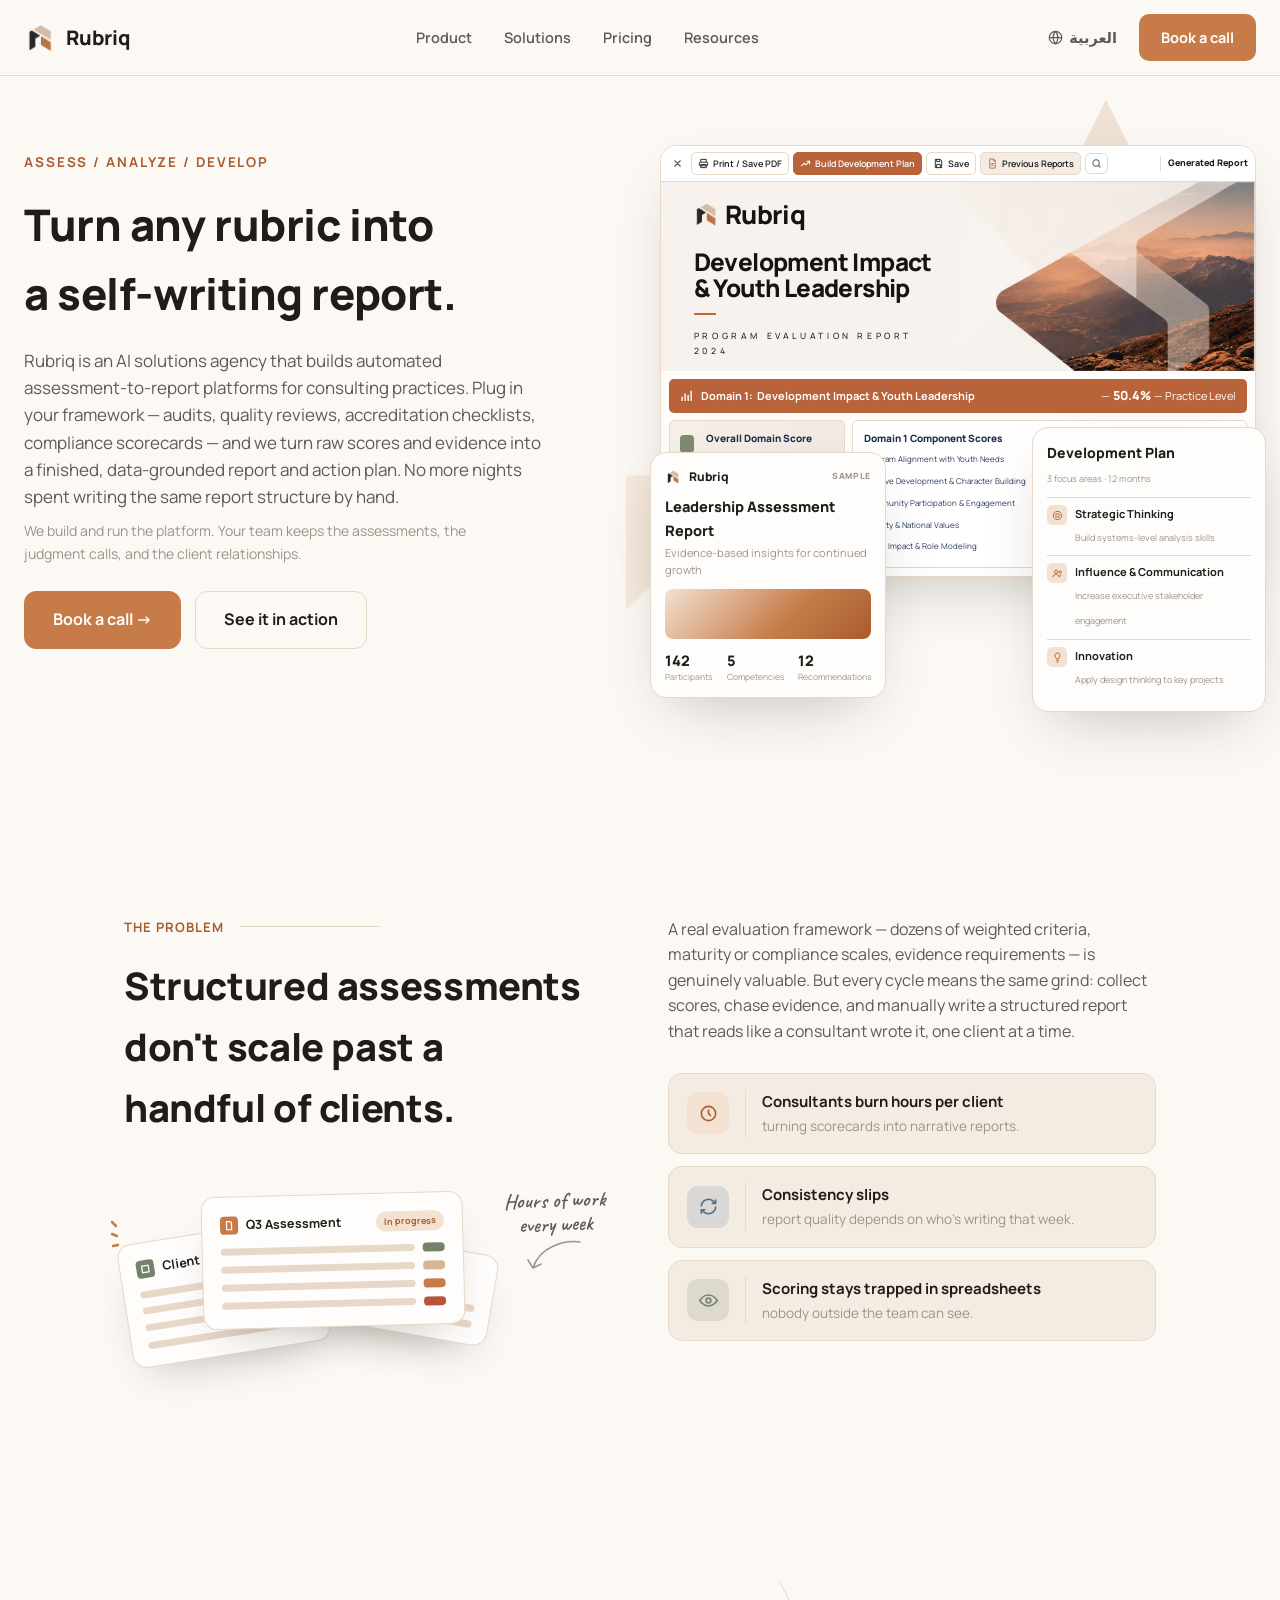
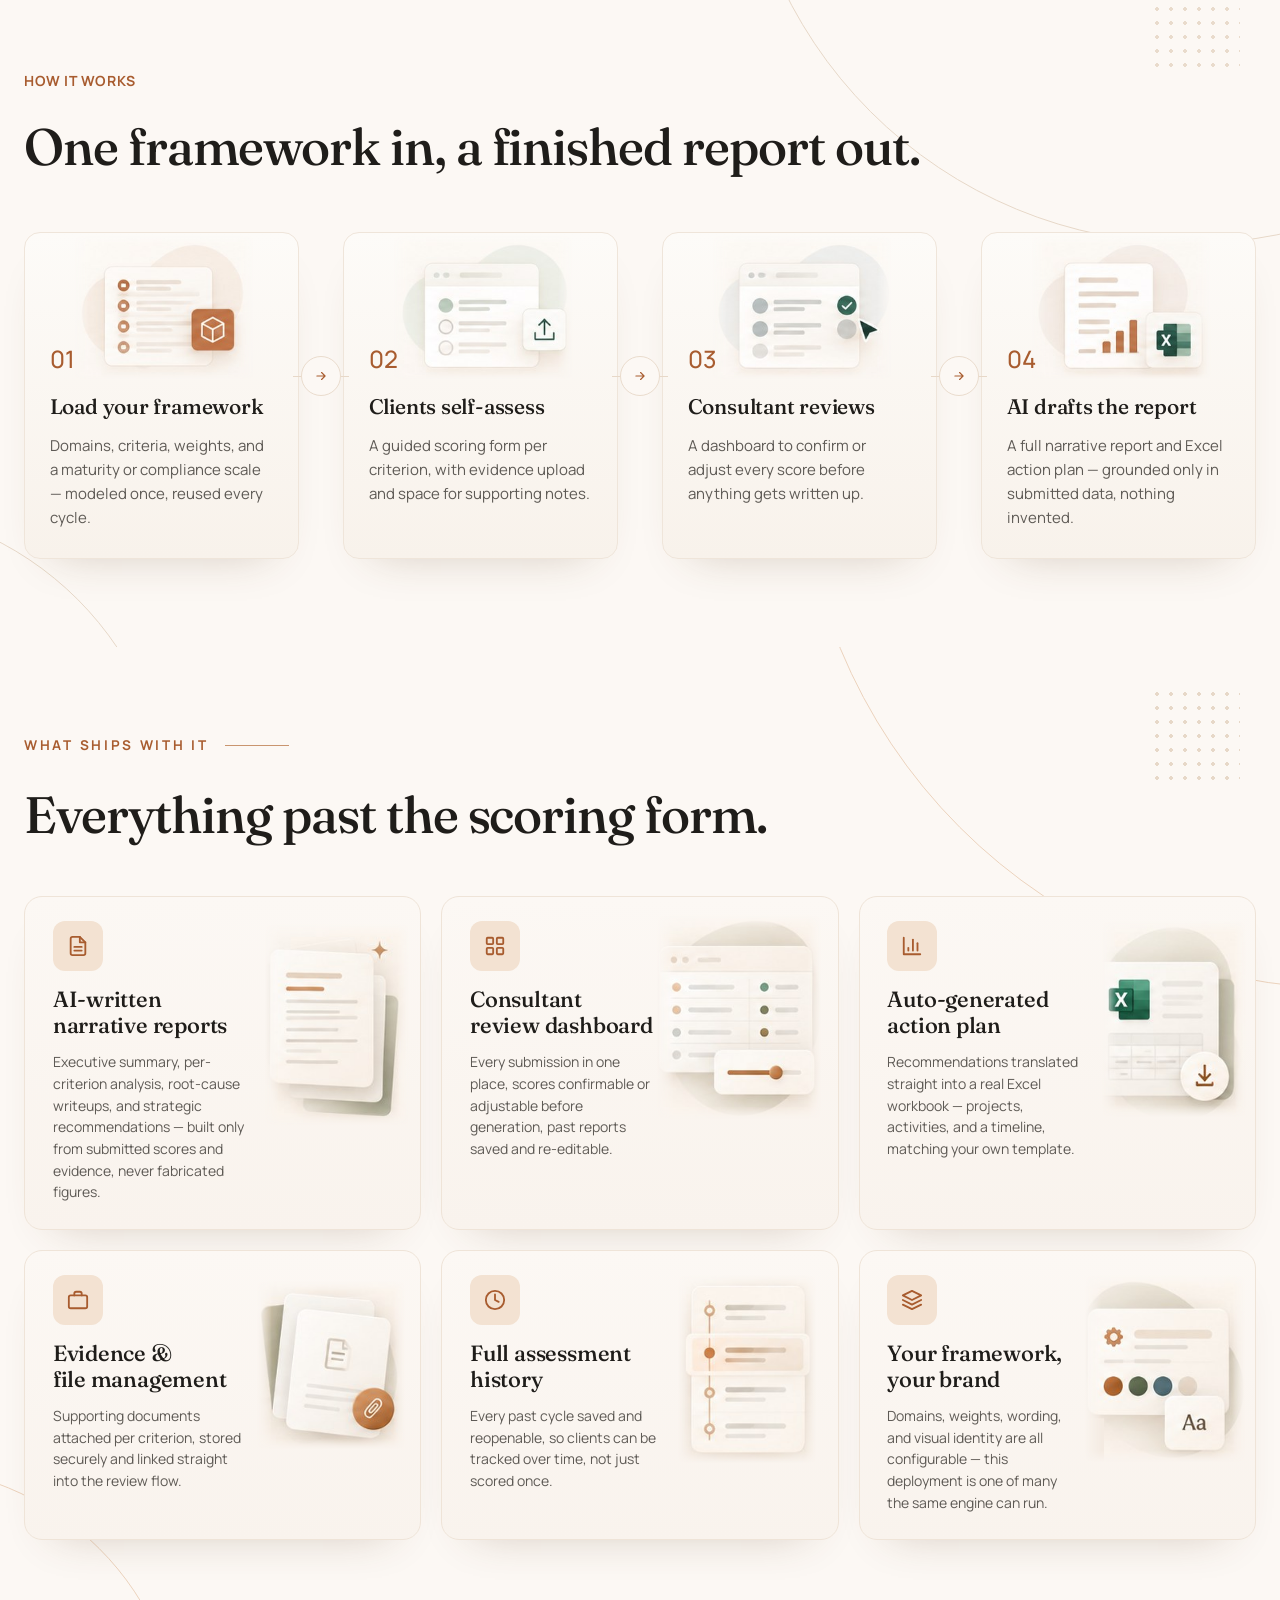
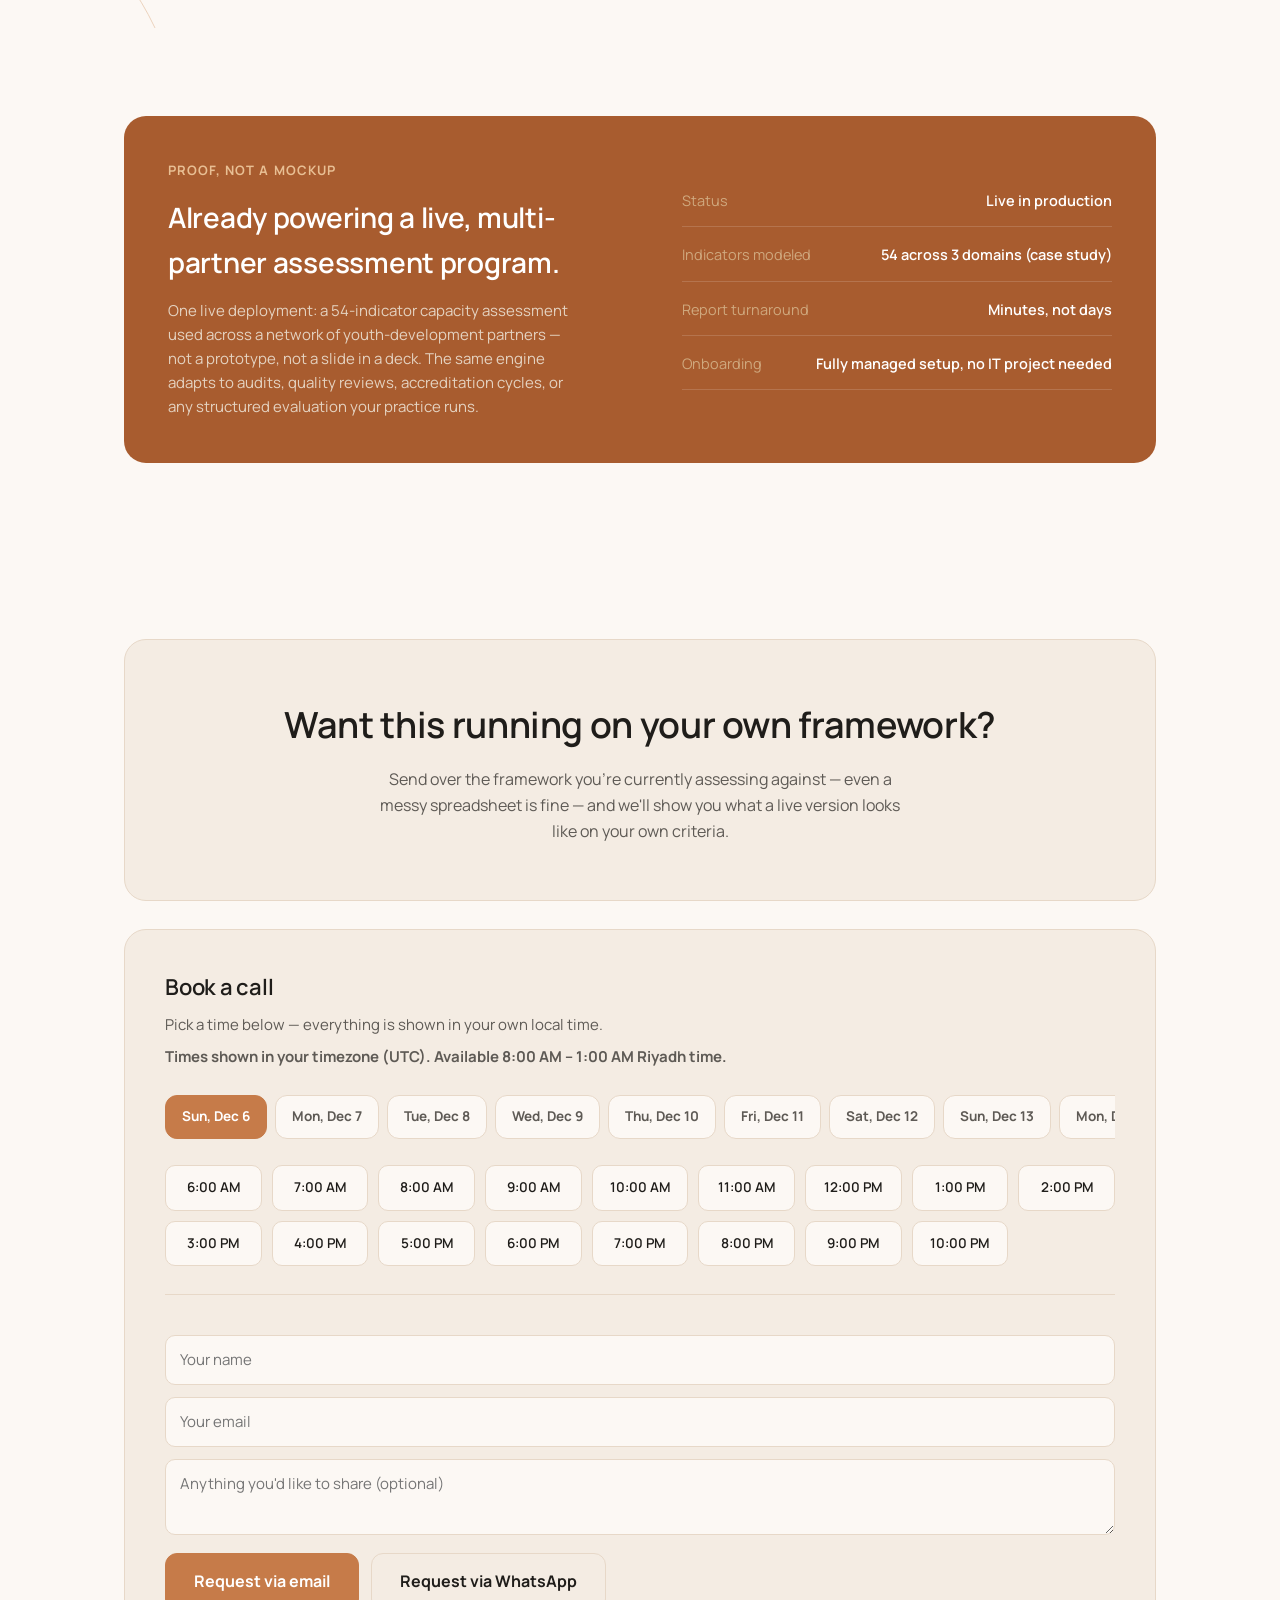
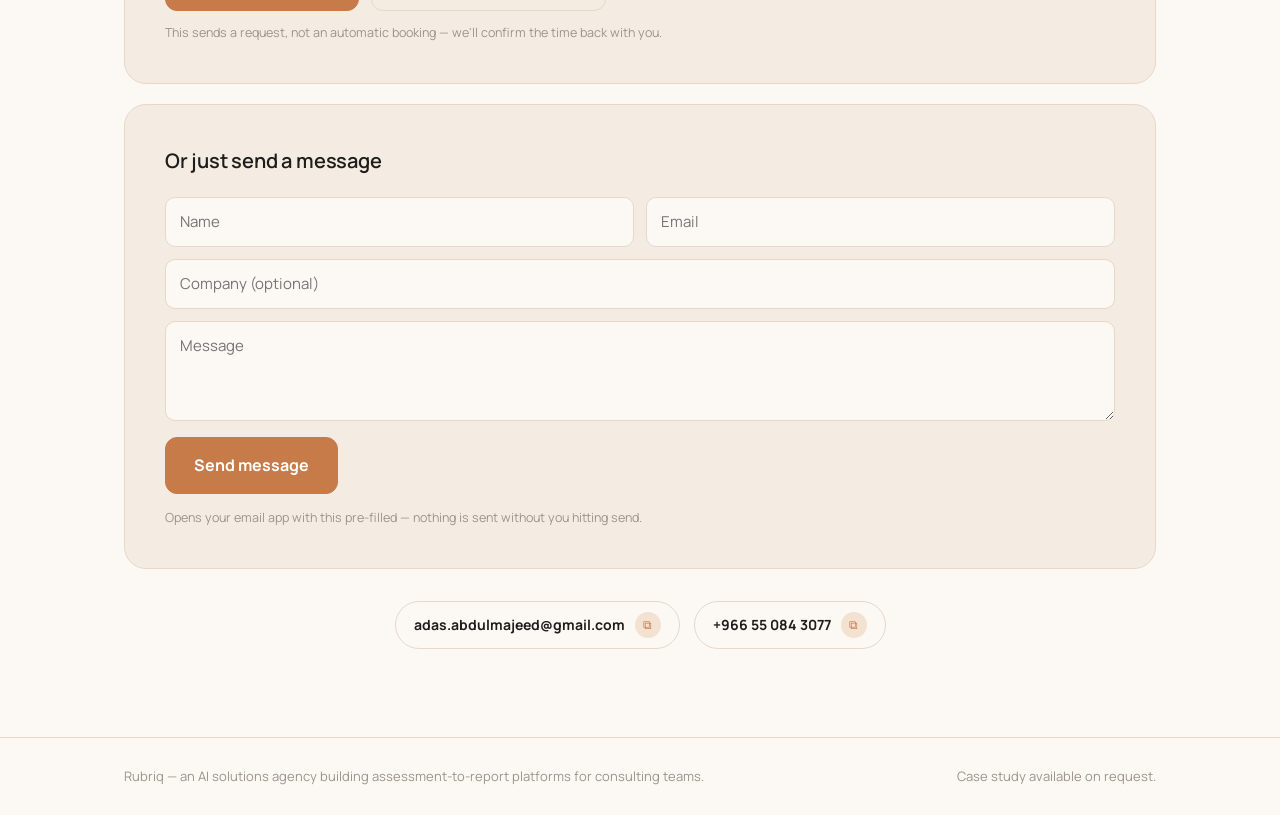
==== commit 1da6001d: "Redesign How it works and What ships with it; drop showcase section Both sections now follow the own" ====
--- a/index.html
+++ b/index.html
@@ -147,11 +147,6 @@
   .dash-devplan-item b{display:block;font-size:11px;font-weight:700;color:var(--ink)}
   .dash-devplan-item small{font-size:9px;color:var(--muted)}
 
-  /* ---------- screenshot showcase ---------- */
-  .showcase{padding-top:0}
-  .shot-frame{border-radius:18px;overflow:hidden;border:1px solid var(--line);box-shadow:0 30px 70px -30px rgba(38,28,18,.35);background:var(--surface)}
-  .shot-frame img{width:100%}
-
   /* ---------- problem/solution ---------- */
   .split{display:grid;grid-template-columns:1fr 1fr;gap:56px;align-items:start}
   @media (max-width:900px){.split{grid-template-columns:1fr}}
@@ -202,44 +197,67 @@
   .steps-section{position:relative;overflow:hidden}
   .steps-dots{position:absolute;top:20px;right:40px;width:90px;height:70px;background-image:radial-gradient(var(--line) 1.6px, transparent 1.6px);background-size:14px 14px;opacity:.9;z-index:0}
   html[dir="rtl"] .steps-dots{right:auto;left:40px}
-  h2.steps-heading{font-family:'Fraunces',Georgia,serif;font-size:clamp(28px,3.6vw,42px);font-weight:600;position:relative;z-index:1}
-  .steps-row{display:flex;align-items:flex-start;gap:0;margin-top:48px;position:relative;z-index:1}
-  @media (max-width:900px){.steps-row{flex-direction:column;gap:36px}}
-  .step-card{flex:1;min-width:0;background:var(--surface);border:1px solid var(--line);border-radius:16px;padding:24px;position:relative;overflow:hidden}
-  .step-arrow{flex:none;width:56px;display:flex;justify-content:center;margin-top:150px;color:var(--brand)}
+  .steps-section::before,.steps-section::after{content:"";position:absolute;border-radius:50%;border:1px solid var(--line);pointer-events:none;z-index:0}
+  .steps-section::before{width:900px;height:900px;top:-640px;right:-360px}
+  .steps-section::after{width:640px;height:640px;bottom:-500px;left:-470px}
+  .steps-section .kicker{font-size:14px;letter-spacing:.04em;color:var(--brand-d);position:relative;z-index:1}
+  h2.steps-heading{font-family:'Fraunces',Georgia,serif;font-size:clamp(30px,4vw,52px);font-weight:500;letter-spacing:-.02em;position:relative;z-index:1}
+  .steps-row{display:flex;align-items:stretch;margin-top:44px;position:relative;z-index:1}
+  @media (max-width:900px){.steps-row{flex-direction:column;gap:20px;max-width:440px;margin-inline:auto}}
+  .step-card{flex:1;min-width:0;background:linear-gradient(180deg,#fdfbf8,#f8f2eb);border:1px solid #efe5da;border-radius:16px;box-shadow:0 22px 44px -30px rgba(90,60,30,.28);overflow:hidden}
+  /* illustrations are crops of the owner's mockup; edges are masked so they melt into the card gradient */
+  .step-art{display:block;width:66%;margin:2px 0 0 18%;aspect-ratio:262/210;height:auto;
+    -webkit-mask-image:linear-gradient(90deg,transparent,#000 8%,#000 92%,transparent),linear-gradient(180deg,transparent,#000 6%,#000 96%,transparent);
+    -webkit-mask-composite:source-in;mask-image:linear-gradient(90deg,transparent,#000 8%,#000 92%,transparent),linear-gradient(180deg,transparent,#000 6%,#000 96%,transparent);mask-composite:intersect}
+  html[dir="rtl"] .step-art{margin:2px 18% 0 0}
+  .step-body{padding:0 9% 28px}
+  .step-num{margin-top:-34px;position:relative;font-size:24px;font-weight:500;color:var(--brand-d);line-height:1.2}
+  .step-card h3{margin-top:16px;font-family:'Fraunces',Georgia,serif;font-size:21px;font-weight:500;letter-spacing:-.01em}
+  html[lang="ar"] .step-card h3,html[lang="ar"] h2.steps-heading{font-family:'Tajawal',system-ui,sans-serif;font-weight:700}
+  .step-card p{margin-top:10px;font-size:15px;color:var(--ink-soft);line-height:1.6}
+  .step-arrow{flex:none;width:44px;position:relative;display:flex;align-items:center;justify-content:center;align-self:flex-start;height:40px;margin-top:124px;color:var(--brand-d)}
+  .step-arrow::before{content:"";position:absolute;inset-inline:-6px;top:50%;height:1px;background:var(--line)}
   @media (max-width:900px){.step-arrow{display:none}}
-  .step-arrow span{width:30px;height:30px;border-radius:50%;background:var(--brand-l);display:grid;place-items:center}
+  .step-arrow span{position:relative;width:40px;height:40px;border-radius:50%;background:var(--bg);border:1px solid #eadccd;display:grid;place-items:center}
   html[dir="rtl"] .step-arrow svg{transform:scaleX(-1)}
-  .step-icon-wrap{position:relative;height:96px;margin-bottom:20px}
-  .step-blob{position:absolute;width:76px;height:76px;border-radius:50%;background:var(--brand-l);top:6px;left:26px;opacity:.7}
-  .mini-card{position:absolute;top:0;left:6px;width:118px;background:#fffdfb;border:1px solid var(--line);border-radius:10px;padding:12px 10px;box-shadow:0 14px 30px -16px rgba(38,28,18,.3);transform:rotate(-2deg)}
-  .mini-card.doc-plain{padding-top:14px}
-  .mini-row{display:flex;align-items:center;gap:6px;margin-top:8px}
-  .mini-row:first-child{margin-top:0}
-  .mini-dot{width:8px;height:8px;border-radius:50%;flex:none;border:2px solid var(--brand)}
-  .mini-dot.filled{border:none;background:var(--sage)}
-  .mini-dot.pale{border:none;background:var(--line)}
-  .mini-dot.muted{border:none;background:var(--muted)}
-  .mini-skel{flex:1;height:6px;border-radius:3px;background:var(--line)}
-  .mini-bars{display:flex;align-items:flex-end;gap:4px;height:26px;margin-top:10px}
-  .mini-bars i{flex:1;background:var(--brand);border-radius:2px;display:block;opacity:.55}
-  .step-badge{position:absolute;bottom:-6px;right:-2px;width:36px;height:36px;border-radius:11px;display:grid;place-items:center;box-shadow:0 10px 20px -10px rgba(38,28,18,.4);color:#fff}
-  html[dir="rtl"] .step-badge{right:auto;left:-2px}
-  .badge-cube{background:var(--brand)}
-  .badge-upload{background:#fff;color:var(--ink-soft);border:1px solid var(--line)}
-  .badge-check{background:#2f5b3f}
-  .badge-sheet{background:#3a7a52}
-  .step-num{font-family:'Fraunces',Georgia,serif;font-size:26px;color:var(--brand);font-weight:600;margin-bottom:6px}
-  .step-card h3{font-family:'Fraunces',Georgia,serif;font-size:19px;font-weight:600;margin-bottom:8px}
-  .step-card p{font-size:14px;color:var(--muted);line-height:1.55}
 
   /* ---------- capability grid ---------- */
-  .cap-grid{display:grid;grid-template-columns:repeat(3,1fr);gap:20px;margin-top:48px}
-  @media (max-width:760px){.cap-grid{grid-template-columns:1fr}}
-  .cap-card{background:var(--surface);border:1px solid var(--line);border-radius:16px;padding:26px}
-  .cap-card .ic{width:38px;height:38px;border-radius:10px;background:var(--brand-l);color:var(--brand);display:grid;place-items:center;margin-bottom:16px}
-  .cap-card h3{font-size:16.5px;font-weight:600;margin-bottom:8px}
-  .cap-card p{font-size:14px;color:var(--muted)}
+  .ships-section{position:relative;overflow:hidden}
+  .ships-section::before,.ships-section::after{content:"";position:absolute;border-radius:50%;border:1px solid #ecd3bd;pointer-events:none;z-index:0}
+  .ships-section::before{width:1100px;height:1100px;top:-760px;right:-620px}
+  .ships-section::after{width:560px;height:560px;bottom:-400px;left:-380px}
+  .ships-dots{position:absolute;top:40px;right:40px;width:90px;height:100px;background-image:radial-gradient(var(--line) 1.6px,transparent 1.6px);background-size:14px 14px;z-index:0}
+  html[dir="rtl"] .ships-dots{right:auto;left:40px}
+  .ships-section .wrap-wide{position:relative;z-index:1}
+  .ships-section .kicker{font-size:13.5px;letter-spacing:.2em;color:var(--brand-d)}
+  .ships-section .kicker-rule .rule{max-width:64px;background:#c9956f}
+  h2.ships-heading{font-family:'Fraunces',Georgia,serif;font-size:clamp(30px,4vw,52px);font-weight:500;letter-spacing:-.02em}
+  .cap-grid{display:grid;grid-template-columns:repeat(3,1fr);gap:20px;margin-top:40px}
+  @media (max-width:1100px){.cap-grid{grid-template-columns:repeat(2,1fr)}}
+  @media (max-width:700px){.cap-grid{grid-template-columns:1fr;max-width:460px;margin-inline:auto}}
+  .cap-card{position:relative;min-height:262px;padding:24px 0 26px 7%;background:linear-gradient(180deg,#fcf8f4,#f9f3ed);border:1px solid #efe4d8;border-radius:18px;box-shadow:0 22px 44px -32px rgba(90,60,30,.3);overflow:hidden}
+  html[dir="rtl"] .cap-card{padding:24px 7% 26px 0}
+  .cap-text{position:relative;z-index:1;max-width:54%}
+  .cap-card:nth-child(2) .cap-text{max-width:49%}
+  .cap-card:nth-child(2) h3{margin-inline-end:-28px}
+  .cap-card:nth-child(6) .cap-text{max-width:51%}
+  .cap-card .ic{width:50px;height:50px;border-radius:12px;background:var(--brand-l);color:var(--brand-d);display:grid;place-items:center;margin-bottom:16px}
+  .cap-card h3{font-family:'Fraunces',Georgia,serif;font-size:22px;font-weight:500;line-height:1.18;letter-spacing:-.01em;margin-bottom:12px}
+  html[lang="ar"] .cap-card h3,html[lang="ar"] h2.ships-heading{font-family:'Tajawal',system-ui,sans-serif;font-weight:700}
+  .cap-card p{font-size:14px;line-height:1.55;color:var(--ink-soft)}
+  /* illustrations are crops of the owner's mockup; --x/--w/--y place each one like the mockup */
+  .cap-art{position:absolute;top:var(--y);left:var(--x);width:var(--w);height:auto;
+    -webkit-mask-image:linear-gradient(90deg,transparent,#000 10%,#000 92%,transparent),linear-gradient(180deg,transparent,#000 6%,#000 94%,transparent);
+    -webkit-mask-composite:source-in;mask-image:linear-gradient(90deg,transparent,#000 10%,#000 92%,transparent),linear-gradient(180deg,transparent,#000 6%,#000 94%,transparent);mask-composite:intersect}
+  html[dir="rtl"] .cap-art{left:auto;right:var(--x)}
+  @media (max-width:700px){
+    .cap-card,html[dir="rtl"] .cap-card{padding:22px 22px 24px;min-height:0}
+    .cap-text,.cap-card:nth-child(n) .cap-text{position:static;max-width:none}
+    .cap-card:nth-child(n) h3{margin-inline-end:0}
+    .cap-art{position:static;display:block;width:42%;margin:0 0 8px auto}
+    html[dir="rtl"] .cap-art{margin:0 auto 8px 0}
+    .cap-card .ic{position:absolute;top:22px;inset-inline-start:22px}
+  }
 
   /* ---------- proof strip ---------- */
   .proof{background:var(--brand-d);color:#fff;border-radius:22px;padding:44px;display:grid;grid-template-columns:1.1fr 1fr;gap:40px;align-items:center}
@@ -301,7 +319,7 @@
   <div class="wrap-wide">
     <div class="brand"><img class="mark" src="logo-icon.png" alt="Rubriq logo"><span data-i18n="brand">Rubriq</span></div>
     <div class="nav-links">
-      <a href="#showcase" data-i18n="navProduct">Product<svg width="10" height="10" viewBox="0 0 24 24" fill="none" stroke="currentColor" stroke-width="3" stroke-linecap="round" stroke-linejoin="round"><path d="M6 9l6 6 6-6"/></svg></a>
+      <a href="#how" data-i18n="navProduct">Product<svg width="10" height="10" viewBox="0 0 24 24" fill="none" stroke="currentColor" stroke-width="3" stroke-linecap="round" stroke-linejoin="round"><path d="M6 9l6 6 6-6"/></svg></a>
       <a href="#ships" data-i18n="navSolutions">Solutions<svg width="10" height="10" viewBox="0 0 24 24" fill="none" stroke="currentColor" stroke-width="3" stroke-linecap="round" stroke-linejoin="round"><path d="M6 9l6 6 6-6"/></svg></a>
       <a href="#contact" data-i18n="navPricing">Pricing</a>
       <a href="#proof" data-i18n="navResources">Resources<svg width="10" height="10" viewBox="0 0 24 24" fill="none" stroke="currentColor" stroke-width="3" stroke-linecap="round" stroke-linejoin="round"><path d="M6 9l6 6 6-6"/></svg></a>
@@ -325,7 +343,7 @@
       <p class="scope-note" data-i18n="scopeNote">We build and run the platform. Your team keeps the assessments, the judgment calls, and the client relationships.</p>
       <div class="hero-actions">
         <a class="btn-primary" href="#contact" data-i18n="heroBtn1">Book a call →</a>
-        <a class="btn-ghost" href="#showcase" data-i18n="heroBtn2">See it in action</a>
+        <a class="btn-ghost" href="#how" data-i18n="heroBtn2">See it in action</a>
       </div>
     </div>
 
@@ -486,138 +504,122 @@
   </div>
 </section>
 
-<section class="showcase" id="showcase">
-  <div class="wrap">
-    <div class="shot-frame">
-      <img src="rubriq-report-mockup-hq.jpg" data-i18n-alt="shot1Alt" alt="Generated report cover and domain-score breakdown for a sample program evaluation">
-    </div>
-  </div>
-</section>
-
-<section class="steps-section">
+<section class="steps-section" id="how">
   <div class="steps-dots"></div>
-  <div class="wrap">
+  <div class="wrap-wide">
     <div class="kicker" data-i18n="howKicker">How it works</div>
     <h2 class="steps-heading" data-i18n="howH2">One framework in, a finished report out.</h2>
     <div class="steps-row">
       <div class="step-card">
-        <div class="step-icon-wrap">
-          <div class="step-blob"></div>
-          <div class="mini-card">
-            <div class="mini-row"><span class="mini-dot"></span><span class="mini-skel"></span></div>
-            <div class="mini-row"><span class="mini-dot"></span><span class="mini-skel"></span></div>
-            <div class="mini-row"><span class="mini-dot"></span><span class="mini-skel"></span></div>
-            <div class="mini-row"><span class="mini-dot"></span><span class="mini-skel"></span></div>
-          </div>
-          <div class="step-badge badge-cube"><svg width="16" height="16" viewBox="0 0 24 24" fill="none" stroke="currentColor" stroke-width="2" stroke-linecap="round" stroke-linejoin="round"><path d="M21 16V8a2 2 0 0 0-1-1.7l-7-4a2 2 0 0 0-2 0l-7 4A2 2 0 0 0 3 8v8a2 2 0 0 0 1 1.7l7 4a2 2 0 0 0 2 0l7-4A2 2 0 0 0 21 16Z"/><path d="m3.3 7 8.7 5 8.7-5M12 22V12"/></svg></div>
-        </div>
-        <div class="step-num">01</div>
-        <h3 data-i18n="step1h">Load your framework</h3>
-        <p data-i18n="step1p">Domains, criteria, weights, and a maturity or compliance scale — modeled once, reused every cycle.</p>
-      </div>
-
-      <div class="step-arrow"><span><svg width="14" height="14" viewBox="0 0 24 24" fill="none" stroke="currentColor" stroke-width="2.5" stroke-linecap="round" stroke-linejoin="round"><path d="M5 12h14M13 6l6 6-6 6"/></svg></span></div>
+        <img class="step-art" src="how-step-1.jpg" alt="" width="262" height="210">
+        <div class="step-body">
+          <div class="step-num">01</div>
+          <h3 data-i18n="step1h">Load your framework</h3>
+          <p data-i18n="step1p">Domains, criteria, weights, and a maturity or compliance scale — modeled once, reused every cycle.</p>
+        </div>
+      </div>
+
+      <div class="step-arrow"><span><svg width="14" height="14" viewBox="0 0 24 24" fill="none" stroke="currentColor" stroke-width="2" stroke-linecap="round" stroke-linejoin="round"><path d="M5 12h14M13 6l6 6-6 6"/></svg></span></div>
 
       <div class="step-card">
-        <div class="step-icon-wrap">
-          <div class="step-blob"></div>
-          <div class="mini-card">
-            <div class="mini-row"><span class="mini-dot filled"></span><span class="mini-skel"></span></div>
-            <div class="mini-row"><span class="mini-dot pale"></span><span class="mini-skel"></span></div>
-            <div class="mini-row"><span class="mini-dot filled"></span><span class="mini-skel"></span></div>
-            <div class="mini-row"><span class="mini-dot pale"></span><span class="mini-skel"></span></div>
-          </div>
-          <div class="step-badge badge-upload"><svg width="15" height="15" viewBox="0 0 24 24" fill="none" stroke="currentColor" stroke-width="2" stroke-linecap="round" stroke-linejoin="round"><path d="M12 3v12M7 8l5-5 5 5"/><path d="M4 17v2a2 2 0 0 0 2 2h12a2 2 0 0 0 2-2v-2"/></svg></div>
-        </div>
-        <div class="step-num">02</div>
-        <h3 data-i18n="step2h">Clients self-assess</h3>
-        <p data-i18n="step2p">A guided scoring form per criterion, with evidence upload and space for supporting notes.</p>
-      </div>
-
-      <div class="step-arrow"><span><svg width="14" height="14" viewBox="0 0 24 24" fill="none" stroke="currentColor" stroke-width="2.5" stroke-linecap="round" stroke-linejoin="round"><path d="M5 12h14M13 6l6 6-6 6"/></svg></span></div>
+        <img class="step-art" src="how-step-2.jpg" alt="" width="262" height="210">
+        <div class="step-body">
+          <div class="step-num">02</div>
+          <h3 data-i18n="step2h">Clients self-assess</h3>
+          <p data-i18n="step2p">A guided scoring form per criterion, with evidence upload and space for supporting notes.</p>
+        </div>
+      </div>
+
+      <div class="step-arrow"><span><svg width="14" height="14" viewBox="0 0 24 24" fill="none" stroke="currentColor" stroke-width="2" stroke-linecap="round" stroke-linejoin="round"><path d="M5 12h14M13 6l6 6-6 6"/></svg></span></div>
 
       <div class="step-card">
-        <div class="step-icon-wrap">
-          <div class="step-blob"></div>
-          <div class="mini-card">
-            <div class="mini-row"><span class="mini-dot muted"></span><span class="mini-skel"></span></div>
-            <div class="mini-row"><span class="mini-dot muted"></span><span class="mini-skel"></span></div>
-            <div class="mini-row"><span class="mini-dot muted"></span><span class="mini-skel"></span></div>
-            <div class="mini-row"><span class="mini-dot muted"></span><span class="mini-skel"></span></div>
-          </div>
-          <div class="step-badge badge-check"><svg width="15" height="15" viewBox="0 0 24 24" fill="none" stroke="currentColor" stroke-width="2.5" stroke-linecap="round" stroke-linejoin="round"><path d="M20 6 9 17l-5-5"/></svg></div>
-        </div>
-        <div class="step-num">03</div>
-        <h3 data-i18n="step3h">Consultant reviews</h3>
-        <p data-i18n="step3p">A dashboard to confirm or adjust every score before anything gets written up.</p>
-      </div>
-
-      <div class="step-arrow"><span><svg width="14" height="14" viewBox="0 0 24 24" fill="none" stroke="currentColor" stroke-width="2.5" stroke-linecap="round" stroke-linejoin="round"><path d="M5 12h14M13 6l6 6-6 6"/></svg></span></div>
+        <img class="step-art" src="how-step-3.jpg" alt="" width="262" height="210">
+        <div class="step-body">
+          <div class="step-num">03</div>
+          <h3 data-i18n="step3h">Consultant reviews</h3>
+          <p data-i18n="step3p">A dashboard to confirm or adjust every score before anything gets written up.</p>
+        </div>
+      </div>
+
+      <div class="step-arrow"><span><svg width="14" height="14" viewBox="0 0 24 24" fill="none" stroke="currentColor" stroke-width="2" stroke-linecap="round" stroke-linejoin="round"><path d="M5 12h14M13 6l6 6-6 6"/></svg></span></div>
 
       <div class="step-card">
-        <div class="step-icon-wrap">
-          <div class="step-blob"></div>
-          <div class="mini-card doc-plain">
-            <div class="mini-row"><span class="mini-skel"></span></div>
-            <div class="mini-row"><span class="mini-skel"></span></div>
-            <div class="mini-bars"><i style="height:40%"></i><i style="height:65%"></i><i style="height:50%"></i><i style="height:85%"></i></div>
-          </div>
-          <div class="step-badge badge-sheet"><svg width="15" height="15" viewBox="0 0 24 24" fill="none" stroke="currentColor" stroke-width="2" stroke-linecap="round" stroke-linejoin="round"><rect x="3" y="3" width="18" height="18" rx="2"/><path d="M3 9h18M3 15h18M9 3v18M15 3v18"/></svg></div>
-        </div>
-        <div class="step-num">04</div>
-        <h3 data-i18n="step4h">AI drafts the report</h3>
-        <p data-i18n="step4p">A full narrative report and Excel action plan — grounded only in submitted data, nothing invented.</p>
+        <img class="step-art" src="how-step-4.jpg" alt="" width="262" height="210">
+        <div class="step-body">
+          <div class="step-num">04</div>
+          <h3 data-i18n="step4h">AI drafts the report</h3>
+          <p data-i18n="step4p">A full narrative report and Excel action plan — grounded only in submitted data, nothing invented.</p>
+        </div>
       </div>
     </div>
   </div>
 </section>
 
-<section id="ships">
-  <div class="wrap">
-    <div class="kicker" data-i18n="shipsKicker">What ships with it</div>
-    <h2 class="section-head" data-i18n="shipsH2" style="font-weight:600">Everything past the scoring form.</h2>
+<section id="ships" class="ships-section">
+  <div class="ships-dots"></div>
+  <div class="wrap-wide">
+    <div class="kicker-rule"><span class="kicker" data-i18n="shipsKicker">What ships with it</span><span class="rule"></span></div>
+    <h2 class="ships-heading" data-i18n="shipsH2">Everything past the scoring form.</h2>
     <div class="cap-grid">
       <div class="cap-card">
+        <img class="cap-art" src="ships-1.jpg" alt="" width="180" height="250" style="--x:60.6%;--w:36.5%;--y:27px">
+        <div class="cap-text">
         <div class="ic">
-          <svg width="18" height="18" viewBox="0 0 24 24" fill="none" stroke="currentColor" stroke-width="2" stroke-linecap="round" stroke-linejoin="round"><path d="M14 2H6a2 2 0 0 0-2 2v16a2 2 0 0 0 2 2h12a2 2 0 0 0 2-2V8z"/><path d="M14 2v6h6"/><path d="M16 13H8"/><path d="M16 17H8"/></svg>
+          <svg width="22" height="22" viewBox="0 0 24 24" fill="none" stroke="currentColor" stroke-width="2" stroke-linecap="round" stroke-linejoin="round"><path d="M14 2H6a2 2 0 0 0-2 2v16a2 2 0 0 0 2 2h12a2 2 0 0 0 2-2V8z"/><path d="M14 2v6h6"/><path d="M16 13H8"/><path d="M16 17H8"/></svg>
         </div>
         <h3 data-i18n="cap1h">AI-written narrative reports</h3>
         <p data-i18n="cap1p">Executive summary, per-criterion analysis, root-cause writeups, and strategic recommendations — built only from submitted scores and evidence, never fabricated figures.</p>
+        </div>
       </div>
       <div class="cap-card">
+        <img class="cap-art" src="ships-2.jpg" alt="" width="205" height="255" style="--x:54.3%;--w:41.5%;--y:18px">
+        <div class="cap-text">
         <div class="ic">
-          <svg width="18" height="18" viewBox="0 0 24 24" fill="none" stroke="currentColor" stroke-width="2" stroke-linecap="round" stroke-linejoin="round"><rect x="3" y="3" width="7" height="7" rx="1"/><rect x="14" y="3" width="7" height="7" rx="1"/><rect x="3" y="14" width="7" height="7" rx="1"/><rect x="14" y="14" width="7" height="7" rx="1"/></svg>
+          <svg width="22" height="22" viewBox="0 0 24 24" fill="none" stroke="currentColor" stroke-width="2" stroke-linecap="round" stroke-linejoin="round"><rect x="3" y="3" width="7" height="7" rx="1"/><rect x="14" y="3" width="7" height="7" rx="1"/><rect x="3" y="14" width="7" height="7" rx="1"/><rect x="14" y="14" width="7" height="7" rx="1"/></svg>
         </div>
         <h3 data-i18n="cap2h">Consultant review dashboard</h3>
         <p data-i18n="cap2p">Every submission in one place, scores confirmable or adjustable before generation, past reports saved and re-editable.</p>
+        </div>
       </div>
       <div class="cap-card">
+        <img class="cap-art" src="ships-3.jpg" alt="" width="180" height="245" style="--x:61.3%;--w:36.3%;--y:24px">
+        <div class="cap-text">
         <div class="ic">
-          <svg width="18" height="18" viewBox="0 0 24 24" fill="none" stroke="currentColor" stroke-width="2" stroke-linecap="round" stroke-linejoin="round"><path d="M3 3v18h18"/><path d="M18 17V9"/><path d="M13 17V5"/><path d="M8 17v-3"/></svg>
+          <svg width="22" height="22" viewBox="0 0 24 24" fill="none" stroke="currentColor" stroke-width="2" stroke-linecap="round" stroke-linejoin="round"><path d="M3 3v18h18"/><path d="M18 17V9"/><path d="M13 17V5"/><path d="M8 17v-3"/></svg>
         </div>
         <h3 data-i18n="cap3h">Auto-generated action plan</h3>
         <p data-i18n="cap3p">Recommendations translated straight into a real Excel workbook — projects, activities, and a timeline, matching your own template.</p>
+        </div>
       </div>
       <div class="cap-card">
+        <img class="cap-art" src="ships-4.jpg" alt="" width="185" height="210" style="--x:58.6%;--w:37.5%;--y:30px">
+        <div class="cap-text">
         <div class="ic">
-          <svg width="18" height="18" viewBox="0 0 24 24" fill="none" stroke="currentColor" stroke-width="2" stroke-linecap="round" stroke-linejoin="round"><rect x="2" y="7" width="20" height="14" rx="2"/><path d="M16 7V5a2 2 0 0 0-2-2h-4a2 2 0 0 0-2 2v2"/></svg>
+          <svg width="22" height="22" viewBox="0 0 24 24" fill="none" stroke="currentColor" stroke-width="2" stroke-linecap="round" stroke-linejoin="round"><rect x="2" y="7" width="20" height="14" rx="2"/><path d="M16 7V5a2 2 0 0 0-2-2h-4a2 2 0 0 0-2 2v2"/></svg>
         </div>
         <h3 data-i18n="cap4h">Evidence &amp; file management</h3>
         <p data-i18n="cap4p">Supporting documents attached per criterion, stored securely and linked straight into the review flow.</p>
+        </div>
       </div>
       <div class="cap-card">
+        <img class="cap-art" src="ships-5.jpg" alt="" width="172" height="235" style="--x:59.7%;--w:34.8%;--y:24px">
+        <div class="cap-text">
         <div class="ic">
-          <svg width="18" height="18" viewBox="0 0 24 24" fill="none" stroke="currentColor" stroke-width="2" stroke-linecap="round" stroke-linejoin="round"><circle cx="12" cy="12" r="10"/><path d="M12 6v6l4 2"/></svg>
+          <svg width="22" height="22" viewBox="0 0 24 24" fill="none" stroke="currentColor" stroke-width="2" stroke-linecap="round" stroke-linejoin="round"><circle cx="12" cy="12" r="10"/><path d="M12 6v6l4 2"/></svg>
         </div>
         <h3 data-i18n="cap5h">Full assessment history</h3>
         <p data-i18n="cap5p">Every past cycle saved and reopenable, so clients can be tracked over time, not just scored once.</p>
+        </div>
       </div>
       <div class="cap-card">
+        <img class="cap-art" src="ships-6.jpg" alt="" width="202" height="235" style="--x:56.9%;--w:40.7%;--y:24px">
+        <div class="cap-text">
         <div class="ic">
-          <svg width="18" height="18" viewBox="0 0 24 24" fill="none" stroke="currentColor" stroke-width="2" stroke-linecap="round" stroke-linejoin="round"><path d="M12 2 2 7l10 5 10-5-10-5Z"/><path d="M2 17l10 5 10-5"/><path d="M2 12l10 5 10-5"/></svg>
+          <svg width="22" height="22" viewBox="0 0 24 24" fill="none" stroke="currentColor" stroke-width="2" stroke-linecap="round" stroke-linejoin="round"><path d="M12 2 2 7l10 5 10-5-10-5Z"/><path d="M2 17l10 5 10-5"/><path d="M2 12l10 5 10-5"/></svg>
         </div>
         <h3 data-i18n="cap6h">Your framework, your brand</h3>
-        <p data-i18n="cap6p">Domains, weights, wording, and visual identity are all configuration — this deployment is one of many the same engine can run.</p>
+        <p data-i18n="cap6p">Domains, weights, wording, and visual identity are all configurable — this deployment is one of many the same engine can run.</p>
+        </div>
       </div>
     </div>
   </div>
@@ -732,7 +734,6 @@
       step2h:"Clients self-assess", step2p:"A guided scoring form per criterion, with evidence upload and space for supporting notes.",
       step3h:"Consultant reviews", step3p:"A dashboard to confirm or adjust every score before anything gets written up.",
       step4h:"AI drafts the report", step4p:"A full narrative report and Excel action plan — grounded only in submitted data, nothing invented.",
-      shot1Alt:"Generated report cover and domain-score breakdown for a sample program evaluation",
       shipsKicker:"What ships with it",
       shipsH2:"Everything past the scoring form.",
       cap1h:"AI-written narrative reports", cap1p:"Executive summary, per-criterion analysis, root-cause writeups, and strategic recommendations — built only from submitted scores and evidence, never fabricated figures.",
@@ -740,7 +741,7 @@
       cap3h:"Auto-generated action plan", cap3p:"Recommendations translated straight into a real Excel workbook — projects, activities, and a timeline, matching your own template.",
       cap4h:"Evidence & file management", cap4p:"Supporting documents attached per criterion, stored securely and linked straight into the review flow.",
       cap5h:"Full assessment history", cap5p:"Every past cycle saved and reopenable, so clients can be tracked over time, not just scored once.",
-      cap6h:"Your framework, your brand", cap6p:"Domains, weights, wording, and visual identity are all configuration — this deployment is one of many the same engine can run.",
+      cap6h:"Your framework, your brand", cap6p:"Domains, weights, wording, and visual identity are all configurable — this deployment is one of many the same engine can run.",
       proofKicker:"Proof, not a mockup",
       proofH2:"Already powering a live, multi-partner assessment program.",
       proofP:"One live deployment: a 54-indicator capacity assessment used across a network of youth-development partners — not a prototype, not a slide in a deck. The same engine adapts to audits, quality reviews, accreditation cycles, or any structured evaluation your practice runs.",
@@ -801,7 +802,6 @@
       step2h:"العملاء يقيّمون أنفسهم", step2p:"نموذج تقييم موجّه لكل معيار، مع رفع البيّنات ومساحة للملاحظات الداعمة.",
       step3h:"الاستشاري يراجع", step3p:"لوحة تحكم لتأكيد أو تعديل كل درجة قبل كتابة أي شيء.",
       step4h:"الذكاء الاصطناعي يكتب التقرير", step4p:"تقرير سردي كامل وخطة عمل على إكسل — مبنية فقط على البيانات المُدخلة، دون أي افتراضات.",
-      shot1Alt:"غلاف تقرير مولّد ونتائج توزيع الدرجات لعينة تقييم برنامج",
       shipsKicker:"ما تحصل عليه",
       shipsH2:"كل ما بعد نموذج التقييم.",
       cap1h:"تقارير سردية بالذكاء الاصطناعي", cap1p:"ملخص تنفيذي، وتحليل لكل معيار، وتحليل للأسباب الجذرية، وتوصيات استراتيجية — مبنية فقط على الدرجات والبيّنات المُدخلة، دون أي أرقام مختلقة.",
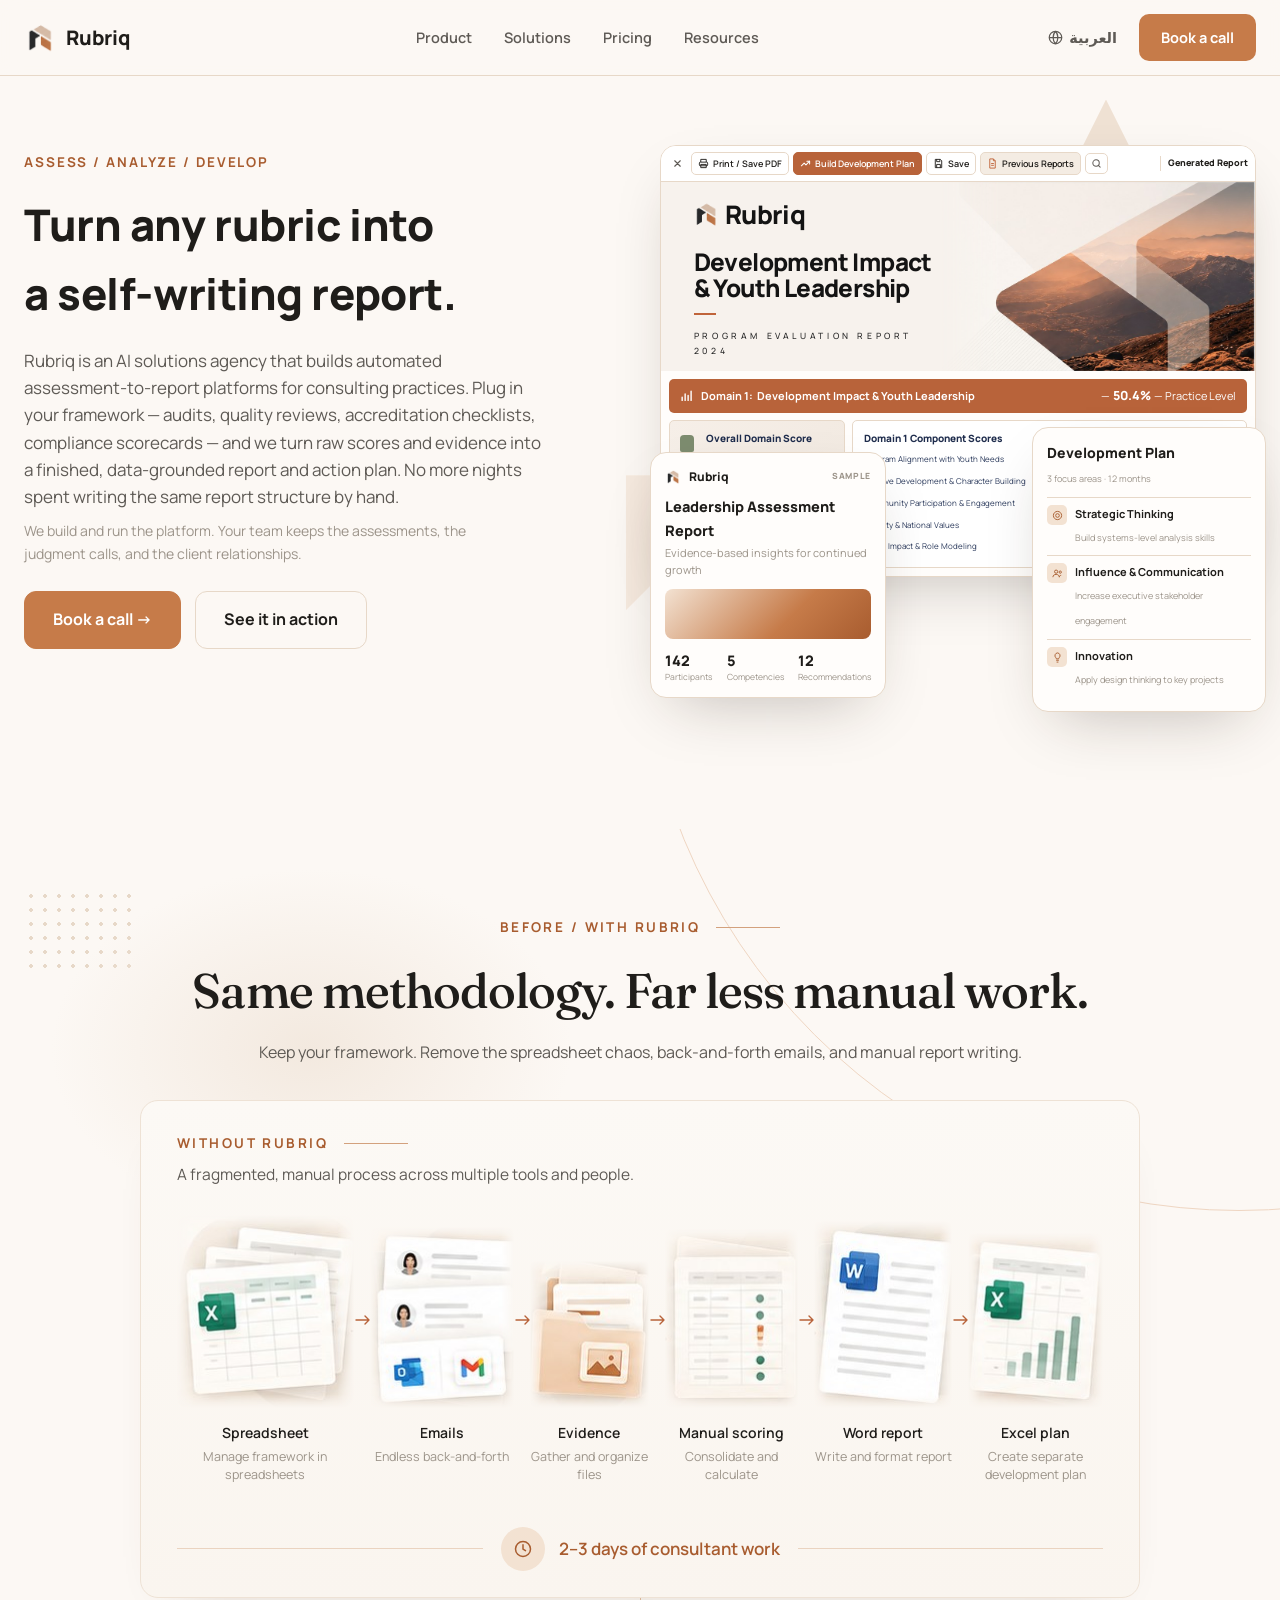
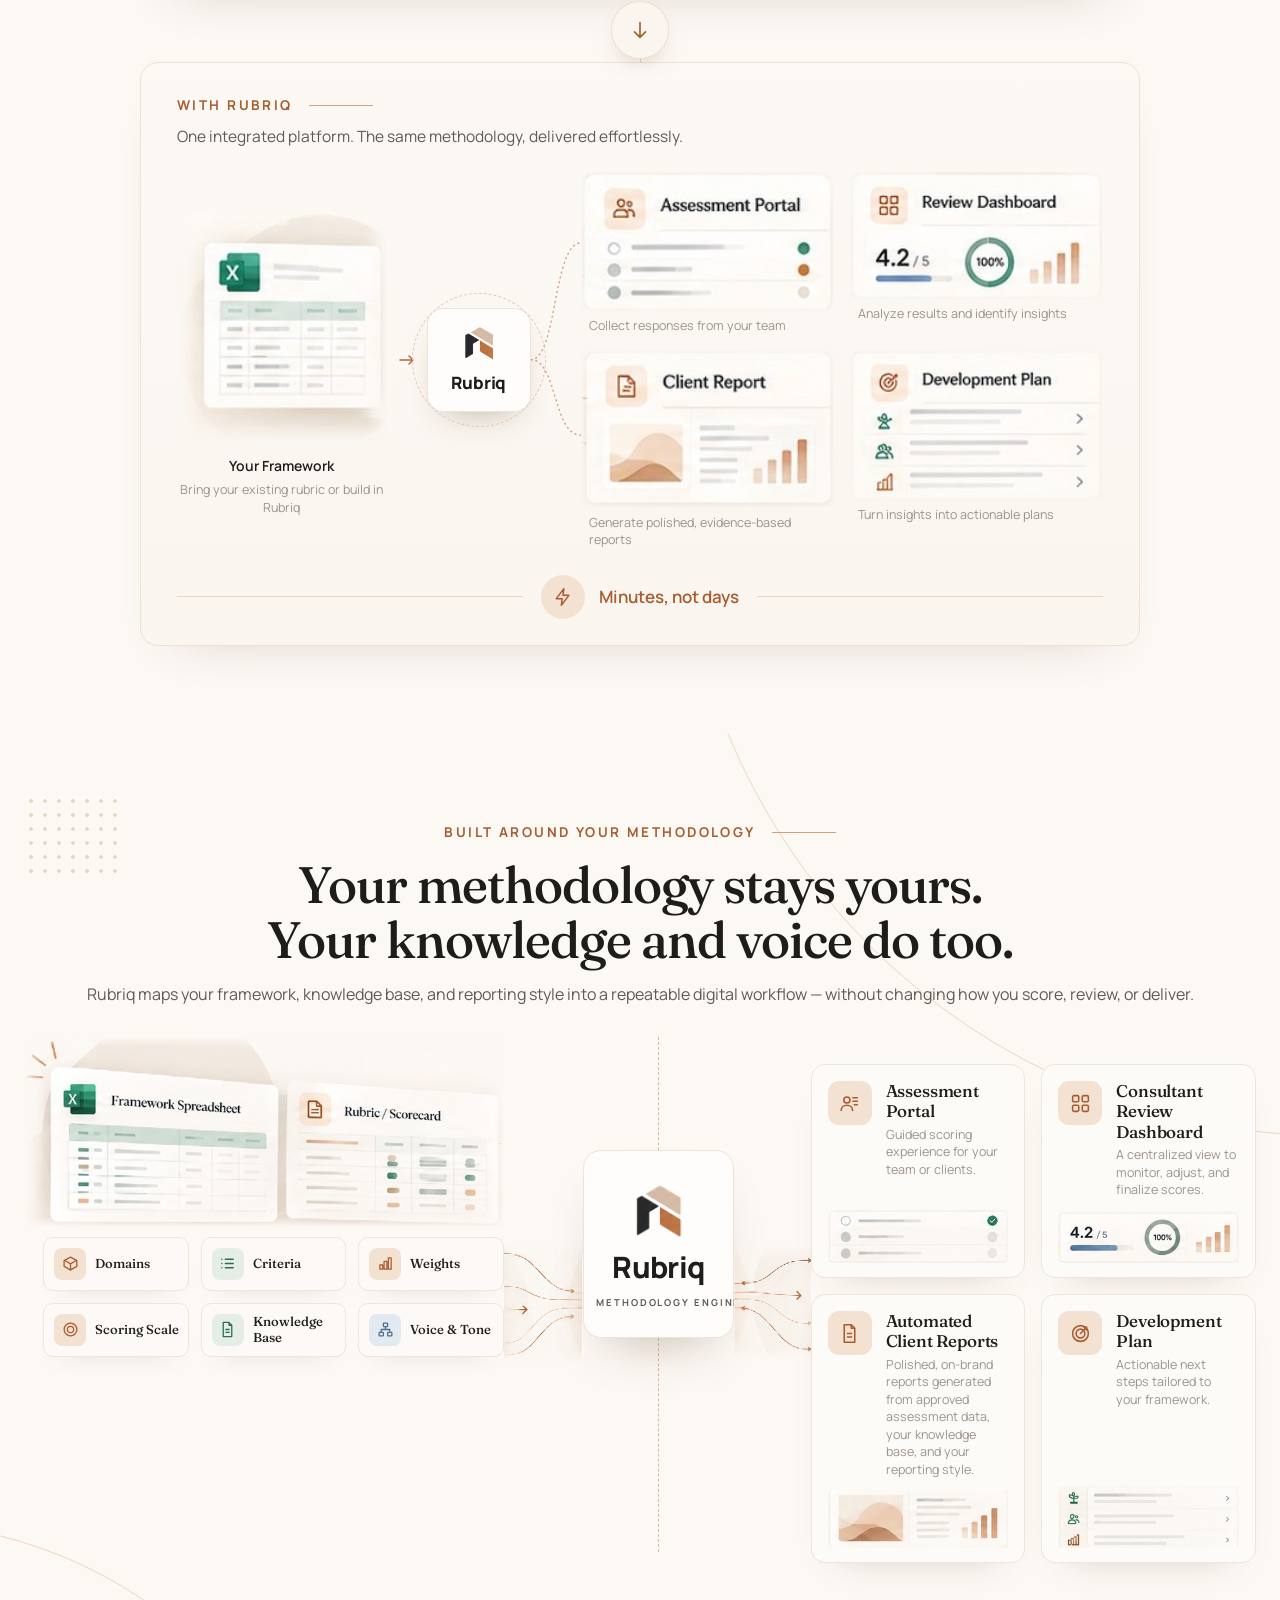
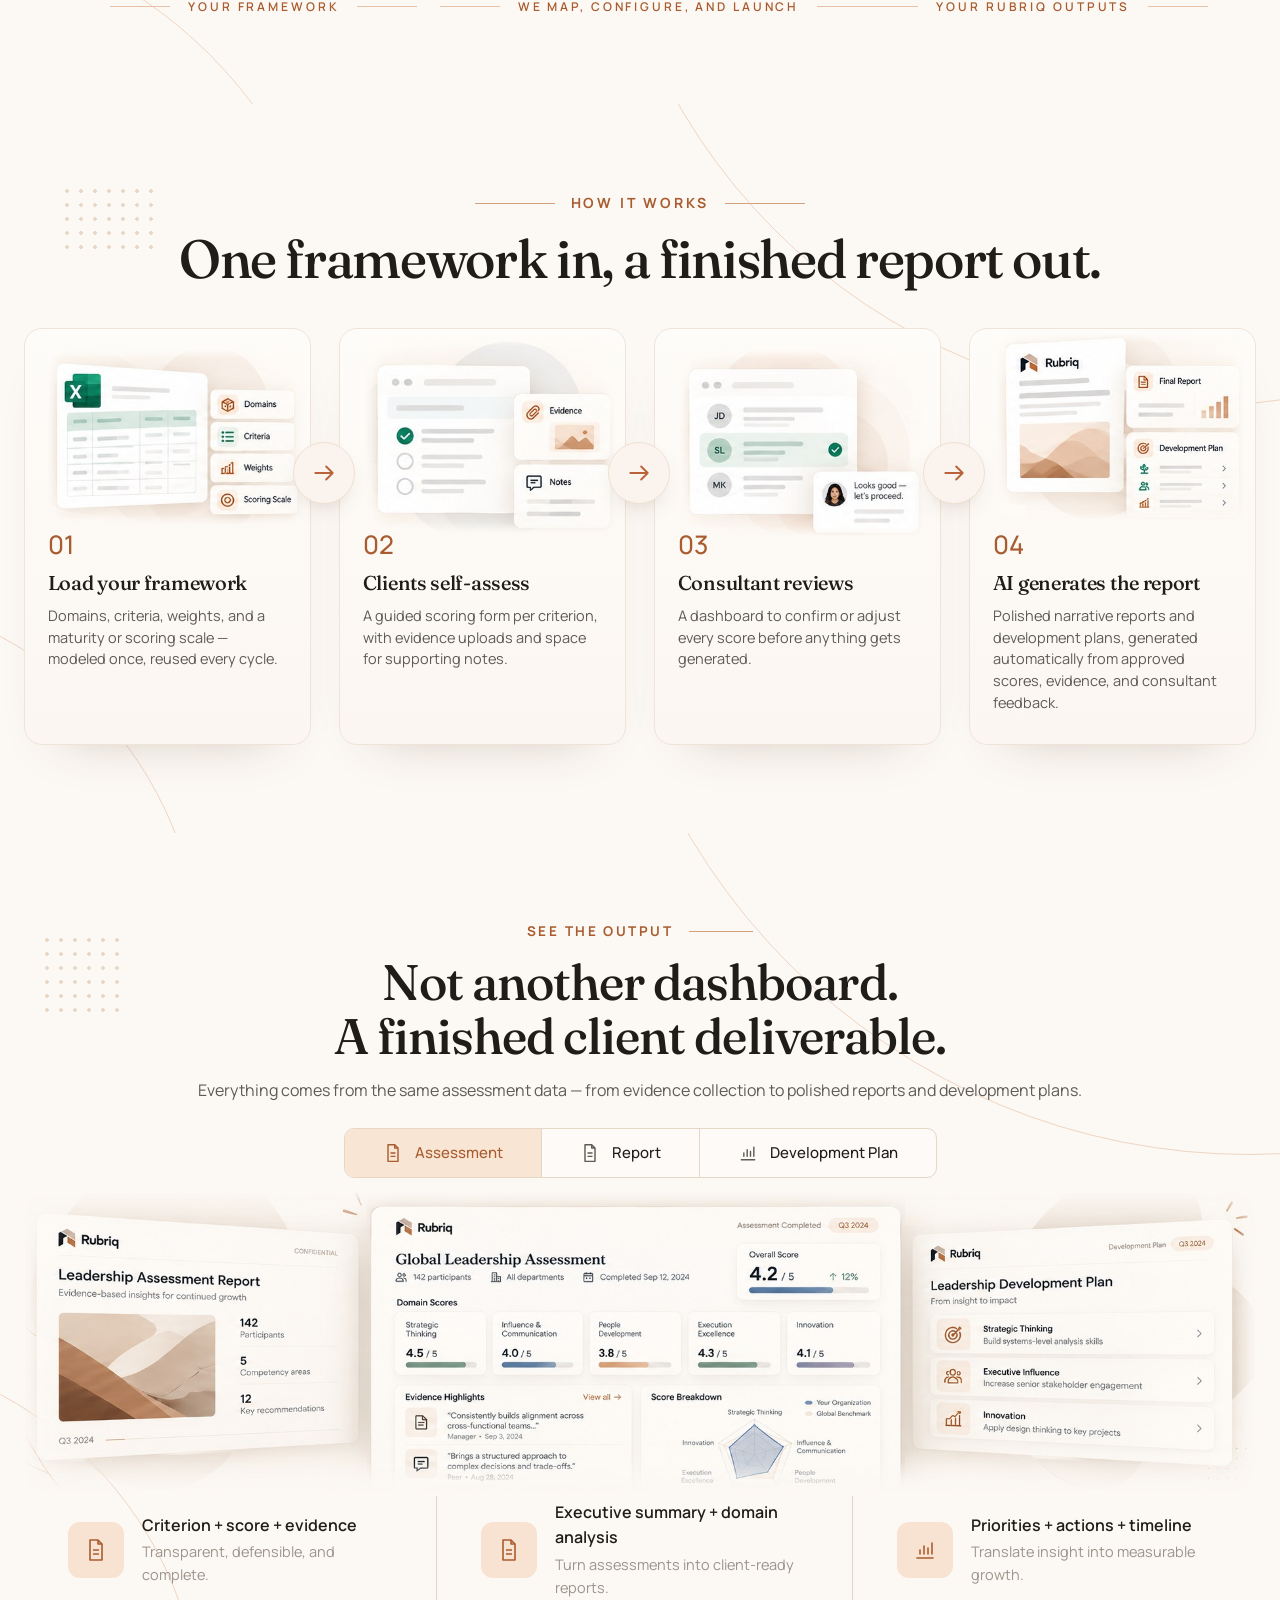
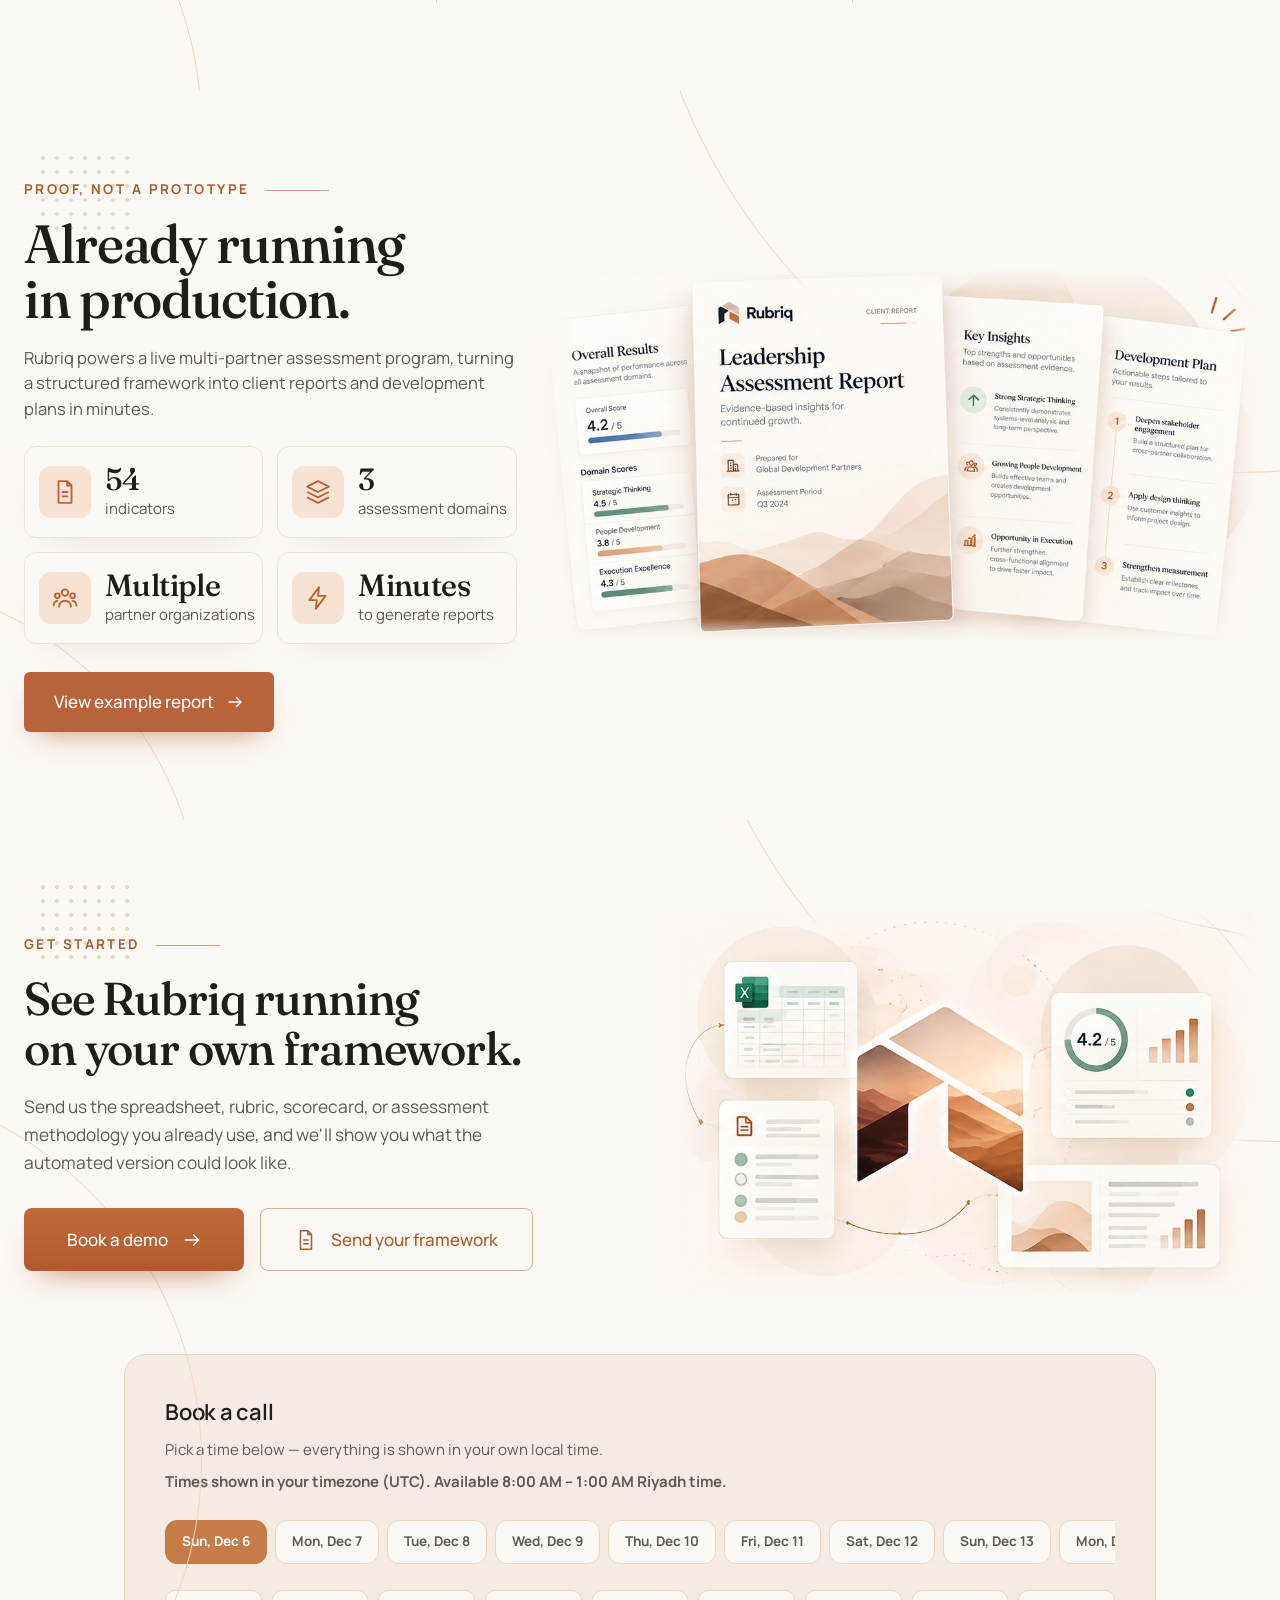
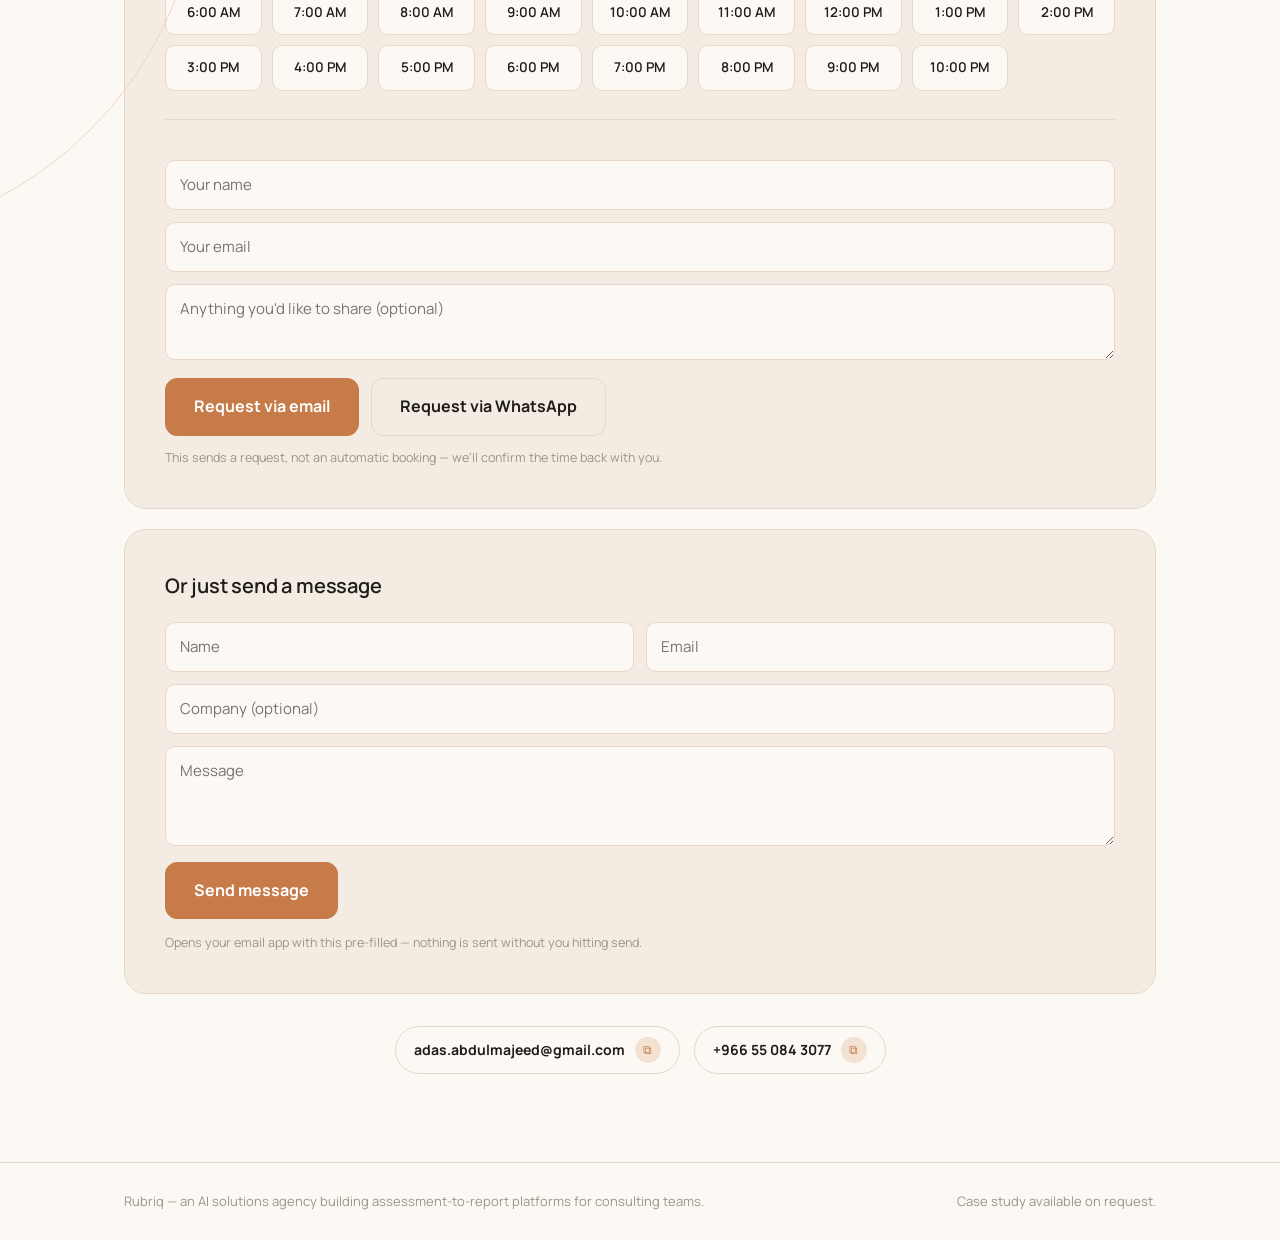
==== commit 8f4b6456: "Restructure landing page into the new 7-section flow Hero, Before/With Rubriq, Your methodology stay" ====
--- a/index.html
+++ b/index.html
@@ -7,7 +7,7 @@
 <meta name="description" content="Rubriq is an AI solutions agency building automated assessment-to-report platforms for consulting practices — load any framework, get a finished, data-grounded report in minutes.">
 <link rel="icon" type="image/png" href="logo-icon.png">
 <style>
-  @import url('https://fonts.googleapis.com/css2?family=Manrope:wght@400;500;600;700;800&family=Tajawal:wght@400;500;700;800&family=Caveat:wght@500;600;700&family=Fraunces:opsz,wght@9..144,500;9..144,600;9..144,700&display=swap');
+  @import url('https://fonts.googleapis.com/css2?family=Manrope:wght@400;500;600;700;800&family=Tajawal:wght@400;500;700;800&family=Fraunces:opsz,wght@9..144,500;9..144,600;9..144,700&display=swap');
 
   :root{
     --ink:#1f1d1a; --ink-soft:#5e5a55; --muted:#9c948a;
@@ -147,133 +147,290 @@
   .dash-devplan-item b{display:block;font-size:11px;font-weight:700;color:var(--ink)}
   .dash-devplan-item small{font-size:9px;color:var(--muted)}
 
-  /* ---------- problem/solution ---------- */
-  .split{display:grid;grid-template-columns:1fr 1fr;gap:56px;align-items:start}
-  @media (max-width:900px){.split{grid-template-columns:1fr}}
+  /* ---------- shared kicker ---------- */
   .kicker{font-size:13px;font-weight:700;letter-spacing:.08em;text-transform:uppercase;color:var(--accent-d);margin-bottom:14px}
   .kicker-rule{display:flex;align-items:center;gap:16px;margin-bottom:18px}
   .kicker-rule .kicker{margin:0;white-space:nowrap}
   .kicker-rule .rule{flex:1;max-width:140px;height:1px;background:var(--line)}
-  .split h2{font-size:clamp(26px,3.2vw,38px);font-weight:800}
-  .split-body p{color:var(--ink-soft);font-size:16px;max-width:48ch}
-
-  .problem-illustration{position:relative;height:300px;margin-top:56px}
-  @media (max-width:520px){.problem-illustration{height:260px}}
-  .problem-illustration [dir]{direction:ltr}
-  .doc-card{position:absolute;background:#fffdfb;border:1px solid var(--line);border-radius:14px;box-shadow:0 20px 45px -22px rgba(38,28,18,.3)}
-  .doc-card-1{width:200px;padding:16px;top:36px;left:0;transform:rotate(-9deg);z-index:1}
-  .doc-card-3{width:190px;padding:16px;top:46px;left:180px;transform:rotate(10deg);z-index:1}
-  .doc-card-2{width:262px;padding:18px;top:0;left:78px;transform:rotate(-1.5deg);z-index:2}
-  .doc-card-head{display:flex;align-items:center;gap:8px;margin-bottom:12px}
-  .doc-card-head .doc-ic{width:18px;height:18px;border-radius:4px;flex:none;display:grid;place-items:center;color:#fff}
-  .doc-card-head b{font-size:12.5px;font-weight:700;color:var(--ink);white-space:nowrap}
-  .doc-card-2 .doc-card-head{justify-content:space-between}
-  .doc-badge{font-size:9px;font-weight:700;color:var(--brand-d);background:var(--brand-l);padding:3px 8px;border-radius:99px;white-space:nowrap}
-  .doc-row{display:flex;align-items:center;gap:8px;margin-top:9px}
-  .doc-skel{flex:1;height:7px;border-radius:4px;background:var(--line)}
-  .doc-chip{width:22px;height:9px;border-radius:4px;flex:none}
-  .doc-chip.c-green{background:var(--sage)}
-  .doc-chip.c-yellow{background:var(--accent)}
-  .doc-chip.c-orange{background:var(--brand)}
-  .doc-chip.c-red{background:#b6543a}
-  .doc-card-3 .doc-title-tilt{font-size:12.5px;font-weight:700;color:var(--ink-soft);transform:rotate(2deg);display:inline-block}
-  .annotation{position:absolute;top:-6px;right:-8px;width:130px;text-align:center;z-index:3}
-  @media (max-width:640px){.annotation{display:none}}
-  .annotation-text{font-family:'Caveat',cursive;font-size:21px;font-weight:600;color:var(--ink-soft);line-height:1.15;display:block;transform:rotate(-2deg)}
-  .annotation svg{color:var(--muted);margin-top:2px}
-  .tick-marks{position:absolute;top:24px;left:-14px;z-index:3;color:var(--brand)}
-
-  .pain-cards{display:flex;flex-direction:column;gap:12px;margin-top:28px}
-  .pain-card{display:flex;align-items:center;gap:16px;background:var(--surface);border:1px solid var(--line);border-radius:14px;padding:16px 18px}
-  .pain-ic{width:42px;height:42px;border-radius:11px;flex:none;display:grid;place-items:center}
-  .pain-ic.orange{background:var(--brand-l);color:var(--brand-d)}
-  .pain-ic.blue{background:color-mix(in srgb, var(--data-blue) 16%, var(--surface));color:var(--data-blue)}
-  .pain-ic.green{background:color-mix(in srgb, var(--sage) 18%, var(--surface));color:var(--sage)}
-  .pain-divider{width:1px;align-self:stretch;background:var(--line);flex:none}
-  .pain-text b{display:block;font-size:15px;font-weight:700;color:var(--ink)}
-  .pain-text span{display:block;font-size:13.5px;color:var(--muted);margin-top:2px}
+  /* ---------- before / with rubriq ---------- */
+  .ba-section{position:relative;overflow:hidden}
+  .ba-section::before{content:"";position:absolute;width:1200px;height:1200px;top:-820px;right:-560px;border-radius:50%;border:1px solid #efd6c2;pointer-events:none}
+  .ba-section::after{content:"";position:absolute;width:520px;height:360px;top:40px;left:4%;border-radius:50%;background:radial-gradient(closest-side,#f3e9df,transparent);pointer-events:none}
+  .ba-dots{position:absolute;top:60px;left:24px;width:110px;height:84px;background-image:radial-gradient(var(--line) 1.6px,transparent 1.6px);background-size:14px 14px}
+  html[dir="rtl"] .ba-dots{left:auto;right:24px}
+  .ba-wrap,.me-wrap,.no-wrap,.steps-wrap,.pr-wrap,.cta-wrap{position:relative;z-index:1;max-width:1480px;margin:0 auto;padding-inline:24px}
+  .ba-head{text-align:center}
+  .ba-head .kicker-rule{justify-content:center;margin-bottom:14px}
+  .ba-section .kicker{font-size:13.5px;letter-spacing:.18em;color:var(--brand-d)}
+  .ba-section .kicker-rule .rule{max-width:64px;background:#d3a17d}
+  h2.ba-heading{font-family:'Fraunces',Georgia,serif;font-size:clamp(30px,3.8vw,56px);font-weight:500;letter-spacing:-.02em}
+  .ba-sub{margin-top:10px;font-size:clamp(15px,1.25vw,19px);color:var(--ink-soft)}
+  html[lang="ar"] h2.ba-heading{font-family:'Tajawal',system-ui,sans-serif;font-weight:700}
+  .ba-grid{display:grid;grid-template-columns:minmax(0,995fr) 36px minmax(0,872fr);align-items:stretch;margin-top:34px}
+  .ba-panel{position:relative;display:flex;flex-direction:column;padding:32px 36px 26px;background:linear-gradient(180deg,#fcf9f5,#faf5ef);border:1px solid #eee2d5;border-radius:18px;box-shadow:0 24px 50px -40px rgba(90,60,30,.3)}
+  .ba-panel .kicker-rule{margin-bottom:8px}
+  .ba-panel-p{font-size:15.5px;color:var(--ink-soft)}
+  /* illustrations are crops of the owner's mockup; edges are masked into the panel */
+  .ba-steps img,.ba-fw img{display:block;width:100%;height:auto;
+    -webkit-mask-image:linear-gradient(90deg,transparent,#000 9%,#000 91%,transparent),linear-gradient(180deg,transparent,#000 7%,#000 93%,transparent);
+    -webkit-mask-composite:source-in;mask-image:linear-gradient(90deg,transparent,#000 9%,#000 91%,transparent),linear-gradient(180deg,transparent,#000 7%,#000 93%,transparent);mask-composite:intersect}
+  .ba-steps{flex:1;display:flex;gap:16px;margin-top:28px}
+  .ba-step{min-width:0;display:flex;flex-direction:column;text-align:center}
+  .ba-step-art{position:relative;flex:1;display:flex;align-items:flex-end}
+  .ba-step b,.ba-fw b{display:block;margin-top:14px;font-size:14px;font-weight:600;color:var(--ink)}
+  .ba-step span,.ba-fw span{display:block;margin-top:4px;font-size:12.5px;line-height:1.4;color:var(--muted)}
+  /* titles stay on one line and descriptions reserve 3 lines, so all six titles share a baseline */
+  .ba-step b{white-space:nowrap;margin-inline:-8px}
+  .ba-step span{min-height:4.2em}
+  .ba-arrow{display:block;width:16px;height:10px;flex:none;background:url("data:image/svg+xml,%3Csvg xmlns='http://www.w3.org/2000/svg' viewBox='0 0 16 10' fill='none' stroke='%23b8633a' stroke-width='1.4' stroke-linecap='round' stroke-linejoin='round'%3E%3Cpath d='M1 5h13M10 1l4 4-4 4'/%3E%3C/svg%3E") center/contain no-repeat}
+  .ba-step-art .ba-arrow{position:absolute;right:-17px;top:52%}
+  html[dir="rtl"] .ba-step-art .ba-arrow{right:auto;left:-17px}
+  html[dir="rtl"] .ba-arrow,html[dir="rtl"] .ba-mid svg{transform:scaleX(-1)}
+  .ba-foot{display:flex;align-items:center;gap:18px;margin-top:26px}
+  .ba-foot::before,.ba-foot::after{content:"";flex:1;height:1px;background:#ead3c0}
+  .ba-foot-pill{display:flex;align-items:center;gap:14px;font-size:17px;font-weight:600;color:var(--brand-d);white-space:nowrap}
+  .ba-foot-ic{width:44px;height:44px;border-radius:50%;background:var(--brand-l);display:grid;place-items:center;flex:none}
+  .ba-mid{position:relative;z-index:2;display:flex;align-items:center;justify-content:center}
+  .ba-mid::before{content:"";position:absolute;top:26%;bottom:26%;left:50%;border-left:1.5px dotted #d9b79b}
+  .ba-mid span{position:relative;width:58px;height:58px;flex:none;border-radius:50%;background:#fbf5ef;border:1px solid #efdfd0;box-shadow:0 10px 24px -12px rgba(90,60,30,.35);display:grid;place-items:center;color:var(--brand-d)}
+  .ba-flow{flex:1;display:grid;grid-template-columns:minmax(0,168fr) 40px 104px 50px minmax(0,418fr);align-items:center;margin-top:22px}
+  .ba-fw{text-align:center}
+  .ba-flow>.ba-arrow{width:30px;justify-self:center}
+  .ba-logo{position:relative;isolation:isolate;width:104px;height:104px;border-radius:16px;background:#fffdfb;border:1px solid #efe3d6;box-shadow:0 16px 34px -18px rgba(90,60,30,.4);display:flex;flex-direction:column;align-items:center;justify-content:center;gap:6px;font-size:17px;font-weight:800;letter-spacing:-.01em;color:var(--ink)}
+  .ba-logo img{width:40px;height:40px;object-fit:contain}
+  .ba-logo::before{content:"";position:absolute;inset:-16px;border-radius:50%;border:1px dashed #e6c9b1;z-index:-1}
+  .ba-conn{align-self:stretch;width:100%;height:100%}
+  html[dir="rtl"] .ba-conn{transform:scaleX(-1)}
+  .ba-cards{display:grid;grid-template-columns:1fr 1fr;gap:16px 16px}
+  .ba-card img{display:block;width:100%;height:auto;
+    -webkit-mask-image:linear-gradient(90deg,transparent,#000 3%,#000 97%,transparent),linear-gradient(180deg,transparent,#000 4%,#000 96%,transparent);
+    -webkit-mask-composite:source-in;mask-image:linear-gradient(90deg,transparent,#000 3%,#000 97%,transparent),linear-gradient(180deg,transparent,#000 4%,#000 96%,transparent);mask-composite:intersect}
+  .ba-card p{margin-top:6px;padding-inline:8px;font-size:12.5px;line-height:1.4;color:var(--muted)}
+  @media (max-width:1280px){
+    .ba-grid{grid-template-columns:1fr;max-width:1000px;margin-inline:auto}
+    .ba-mid{height:64px}
+    .ba-mid::before{top:0;bottom:0}
+    .ba-mid svg,html[dir="rtl"] .ba-mid svg{transform:rotate(90deg)}
+  }
+  @media (max-width:760px){
+    .ba-panel{padding:26px 20px 22px}
+    .ba-steps{display:grid;grid-template-columns:repeat(3,1fr);gap:22px 14px}
+    .ba-step-art .ba-arrow{display:none}
+    .ba-flow{grid-template-columns:1fr;justify-items:center;gap:16px}
+    .ba-fw{max-width:220px}
+    .ba-flow>.ba-arrow,html[dir="rtl"] .ba-flow>.ba-arrow{transform:rotate(90deg)}
+    .ba-conn{display:none}
+    .ba-logo{margin-block:10px}
+    .ba-cards{width:100%}
+    .ba-foot-pill{font-size:15px;white-space:normal}
+  }
+  @media (max-width:440px){
+    .ba-steps{grid-template-columns:repeat(2,1fr)}
+    .ba-cards{grid-template-columns:1fr}
+  }
+
+  /* ---------- your methodology stays yours ---------- */
+  .me-section{position:relative;overflow:hidden}
+  .me-section::before{content:"";position:absolute;width:1300px;height:1300px;top:-900px;right:-700px;border-radius:50%;border:1px solid #efd6c2;pointer-events:none}
+  .me-section::after{content:"";position:absolute;width:900px;height:900px;bottom:-720px;left:-560px;border-radius:50%;border:1px solid #efd6c2;pointer-events:none}
+  .me-dots{position:absolute;top:60px;left:24px;width:96px;height:84px;background-image:radial-gradient(var(--line) 1.6px,transparent 1.6px);background-size:14px 14px}
+  html[dir="rtl"] .me-dots{left:auto;right:24px}
+  .me-head{text-align:center}
+  .me-head .kicker-rule{justify-content:center;margin-bottom:14px}
+  .me-section .kicker{font-size:13.5px;letter-spacing:.18em;color:var(--brand-d)}
+  .me-section .kicker-rule .rule{max-width:64px;background:#d3a17d}
+  h2.me-heading{font-family:'Fraunces',Georgia,serif;font-size:clamp(32px,4vw,60px);font-weight:500;line-height:1.08;letter-spacing:-.02em}
+  html[lang="ar"] h2.me-heading{font-family:'Tajawal',system-ui,sans-serif;font-weight:700;line-height:1.3}
+  .me-sub{margin-top:14px;font-size:clamp(15px,1.25vw,19px);color:var(--ink-soft)}
+  /* columns follow the mockup's proportions: framework | arrows in | engine | arrows out | outputs */
+  .me-diagram{display:grid;grid-template-columns:minmax(0,700fr) minmax(0,116fr) minmax(0,220fr) minmax(0,112fr) minmax(0,650fr);align-items:stretch;margin-top:30px}
+  .me-col{display:flex;flex-direction:column;min-width:0}
+  .me-docs{display:block;width:100%;height:auto;
+    -webkit-mask-image:linear-gradient(90deg,transparent,#000 4%,#000 97%,transparent),linear-gradient(180deg,transparent,#000 5%,#000 95%,transparent);
+    -webkit-mask-composite:source-in;mask-image:linear-gradient(90deg,transparent,#000 4%,#000 97%,transparent),linear-gradient(180deg,transparent,#000 5%,#000 95%,transparent);mask-composite:intersect}
+  .me-chips{display:grid;grid-template-columns:repeat(3,1fr);gap:12px;margin-top:10px;padding-inline:4% 0}
+  .me-chip{display:flex;align-items:center;gap:9px;padding:10px 8px 10px 10px;background:#fcf9f6;border:1px solid #efe5da;border-radius:10px;box-shadow:0 12px 26px -22px rgba(90,60,30,.35);font-family:'Fraunces',Georgia,serif;font-size:13px;font-weight:500;line-height:1.2;color:var(--ink);min-width:0}
+  .me-chip .me-ic{width:32px;height:32px;border-radius:8px}
+  .me-chip .me-ic svg{width:17px;height:17px}
+  html[lang="ar"] .me-chip,html[lang="ar"] .me-out h3{font-family:'Tajawal',system-ui,sans-serif;font-weight:700}
+  .me-ic{width:38px;height:38px;flex:none;border-radius:9px;display:grid;place-items:center;background:var(--brand-l);color:var(--brand-d)}
+  .me-ic.green{background:#e4eee7;color:#2f6e4c}
+  .me-ic.blue{background:#e3e9f0;color:#4e6f8e}
+  .me-conn{display:flex;flex-direction:column;justify-content:center;padding-bottom:48px}
+  .me-conn img{display:block;width:100%;height:auto;
+    -webkit-mask-image:linear-gradient(180deg,transparent,#000 8%,#000 92%,transparent);mask-image:linear-gradient(180deg,transparent,#000 8%,#000 92%,transparent)}
+  html[dir="rtl"] .me-conn img{transform:scaleX(-1)}
+  .me-center{position:relative;align-items:center}
+  .me-center::before{content:"";position:absolute;top:0;bottom:64px;left:50%;border-left:1.5px dashed #e2b797}
+  .me-engine{position:relative;margin-block:auto;width:100%;padding:28px 12px 26px;background:#fffdfb;border:1px solid #efe3d6;border-radius:18px;box-shadow:0 26px 50px -26px rgba(90,60,30,.35);text-align:center}
+  .me-engine img{width:64px;height:64px;object-fit:contain;margin:0 auto}
+  .me-engine b{display:block;margin-top:8px;font-size:clamp(26px,2.3vw,36px);font-weight:800;letter-spacing:-.02em;line-height:1.1;color:var(--ink)}
+  .me-engine small{display:block;margin-top:12px;font-size:9.5px;font-weight:700;letter-spacing:.2em;white-space:nowrap;text-transform:uppercase;color:var(--ink-soft)}
+  html[lang="ar"] .me-engine small{letter-spacing:0;font-size:12px}
+  .me-outs{display:grid;grid-template-columns:1fr 1fr;gap:16px;padding-top:6%}
+  .me-out{display:flex;flex-direction:column;padding:16px 16px 14px;background:#fdfbf8;border:1px solid #efe5da;border-radius:14px;box-shadow:0 18px 36px -30px rgba(90,60,30,.35)}
+  .me-out-head{display:flex;gap:14px;align-items:flex-start}
+  .me-out .me-ic{width:44px;height:44px;border-radius:11px}
+  .me-out h3{font-family:'Fraunces',Georgia,serif;font-size:17px;font-weight:500;line-height:1.2}
+  .me-out p{margin-top:4px;font-size:12.5px;line-height:1.4;color:var(--muted)}
+  .me-out img{display:block;width:100%;height:auto;margin-top:auto;padding-top:12px}
+  .me-label{display:flex;align-items:center;justify-content:center;gap:18px;margin-top:auto;padding-top:34px;font-size:12px;font-weight:600;letter-spacing:.24em;text-transform:uppercase;color:var(--brand-d);white-space:nowrap}
+  .me-label::before,.me-label::after{content:"";width:60px;height:1px;background:#e6c3a8;flex:none}
+  html[lang="ar"] .me-label{letter-spacing:0;font-size:13px}
+  .me-center .me-label{margin-inline:-90px}
+  @media (max-width:1200px){
+    .me-diagram{display:flex;flex-direction:column;align-items:center;gap:8px;max-width:760px;margin-inline:auto}
+    .me-col{width:100%}
+    .me-conn{display:none}
+    .me-center{max-width:280px;padding-block:44px 0}
+    .me-center::before{top:0;bottom:80px}
+    .me-center .me-label{margin-inline:0}
+    .me-label{padding-top:22px}
+    .me-outs{padding-top:24px}
+  }
+  @media (max-width:640px){
+    .me-chips{grid-template-columns:repeat(2,1fr);padding-inline:0}
+    .me-chip{font-size:14px;gap:10px;padding:10px}
+    .me-outs{grid-template-columns:1fr}
+    .me-label{white-space:normal;text-align:center;letter-spacing:.16em}
+    .me-label::before,.me-label::after{width:28px}
+  }
 
   /* ---------- how it works ---------- */
   .steps-section{position:relative;overflow:hidden}
-  .steps-dots{position:absolute;top:20px;right:40px;width:90px;height:70px;background-image:radial-gradient(var(--line) 1.6px, transparent 1.6px);background-size:14px 14px;opacity:.9;z-index:0}
-  html[dir="rtl"] .steps-dots{right:auto;left:40px}
-  .steps-section::before,.steps-section::after{content:"";position:absolute;border-radius:50%;border:1px solid var(--line);pointer-events:none;z-index:0}
-  .steps-section::before{width:900px;height:900px;top:-640px;right:-360px}
-  .steps-section::after{width:640px;height:640px;bottom:-500px;left:-470px}
-  .steps-section .kicker{font-size:14px;letter-spacing:.04em;color:var(--brand-d);position:relative;z-index:1}
-  h2.steps-heading{font-family:'Fraunces',Georgia,serif;font-size:clamp(30px,4vw,52px);font-weight:500;letter-spacing:-.02em;position:relative;z-index:1}
-  .steps-row{display:flex;align-items:stretch;margin-top:44px;position:relative;z-index:1}
-  @media (max-width:900px){.steps-row{flex-direction:column;gap:20px;max-width:440px;margin-inline:auto}}
-  .step-card{flex:1;min-width:0;background:linear-gradient(180deg,#fdfbf8,#f8f2eb);border:1px solid #efe5da;border-radius:16px;box-shadow:0 22px 44px -30px rgba(90,60,30,.28);overflow:hidden}
-  /* illustrations are crops of the owner's mockup; edges are masked so they melt into the card gradient */
-  .step-art{display:block;width:66%;margin:2px 0 0 18%;aspect-ratio:262/210;height:auto;
-    -webkit-mask-image:linear-gradient(90deg,transparent,#000 8%,#000 92%,transparent),linear-gradient(180deg,transparent,#000 6%,#000 96%,transparent);
-    -webkit-mask-composite:source-in;mask-image:linear-gradient(90deg,transparent,#000 8%,#000 92%,transparent),linear-gradient(180deg,transparent,#000 6%,#000 96%,transparent);mask-composite:intersect}
-  html[dir="rtl"] .step-art{margin:2px 18% 0 0}
-  .step-body{padding:0 9% 28px}
-  .step-num{margin-top:-34px;position:relative;font-size:24px;font-weight:500;color:var(--brand-d);line-height:1.2}
-  .step-card h3{margin-top:16px;font-family:'Fraunces',Georgia,serif;font-size:21px;font-weight:500;letter-spacing:-.01em}
+  .steps-section::before{content:"";position:absolute;width:1200px;height:1200px;top:-900px;right:-520px;border-radius:50%;border:1px solid #efd6c2;pointer-events:none}
+  .steps-section::after{content:"";position:absolute;width:760px;height:760px;bottom:-520px;left:-560px;border-radius:50%;border:1px solid #efd6c2;pointer-events:none}
+  .steps-dots{position:absolute;top:80px;left:60px;width:100px;height:70px;background-image:radial-gradient(var(--line) 1.6px,transparent 1.6px);background-size:14px 14px}
+  html[dir="rtl"] .steps-dots{left:auto;right:60px}
+  .steps-head{text-align:center}
+  .steps-head .kicker-rule{justify-content:center;margin-bottom:14px}
+  .steps-section .kicker{font-size:14px;letter-spacing:.2em;color:var(--brand-d)}
+  .steps-section .kicker-rule .rule{max-width:80px;background:#d3a17d}
+  h2.steps-heading{font-family:'Fraunces',Georgia,serif;font-size:clamp(32px,4.2vw,64px);font-weight:500;line-height:1.1;letter-spacing:-.025em}
   html[lang="ar"] .step-card h3,html[lang="ar"] h2.steps-heading{font-family:'Tajawal',system-ui,sans-serif;font-weight:700}
-  .step-card p{margin-top:10px;font-size:15px;color:var(--ink-soft);line-height:1.6}
-  .step-arrow{flex:none;width:44px;position:relative;display:flex;align-items:center;justify-content:center;align-self:flex-start;height:40px;margin-top:124px;color:var(--brand-d)}
-  .step-arrow::before{content:"";position:absolute;inset-inline:-6px;top:50%;height:1px;background:var(--line)}
-  @media (max-width:900px){.step-arrow{display:none}}
-  .step-arrow span{position:relative;width:40px;height:40px;border-radius:50%;background:var(--bg);border:1px solid #eadccd;display:grid;place-items:center}
+  .steps-row{display:grid;grid-template-columns:repeat(4,minmax(0,1fr));gap:28px;margin-top:40px}
+  .step-card{position:relative;display:flex;flex-direction:column;background:linear-gradient(180deg,#fefcf9,#fbf6f1);border:1px solid #efe4d8;border-radius:18px;box-shadow:0 26px 50px -40px rgba(90,60,30,.35)}
+  /* the art box is the mockup's illustration band; each crop sits inside it at the mockup's --x/--y/--w */
+  .step-art{position:relative;aspect-ratio:433/300}
+  .step-art img{position:absolute;left:var(--x);top:var(--y);width:var(--w);height:auto;
+    -webkit-mask-image:linear-gradient(90deg,transparent,#000 5%,#000 95%,transparent),linear-gradient(180deg,transparent,#000 5%,#000 95%,transparent);
+    -webkit-mask-composite:source-in;mask-image:linear-gradient(90deg,transparent,#000 5%,#000 95%,transparent),linear-gradient(180deg,transparent,#000 5%,#000 95%,transparent);mask-composite:intersect}
+  html[dir="rtl"] .step-art img{left:auto;right:var(--x)}
+  .step-body{position:relative;padding:4px 8% 30px}
+  .step-num{font-size:clamp(24px,2vw,30px);font-weight:500;line-height:1.2;color:var(--brand-d)}
+  .step-card h3{margin-top:10px;font-family:'Fraunces',Georgia,serif;font-size:clamp(20px,1.5vw,24px);font-weight:500;line-height:1.2;letter-spacing:-.015em}
+  .step-card p{margin-top:10px;font-size:clamp(14.5px,1.12vw,17px);line-height:1.5;color:var(--ink-soft)}
+  .step-arrow{position:absolute;z-index:2;top:73%;right:-45px;width:62px;height:62px;border-radius:50%;background:#fbf4ee;border:1px solid #f0e0d2;box-shadow:0 10px 24px -14px rgba(90,60,30,.35);display:grid;place-items:center;color:#b8633a;transform:translateY(-50%)}
+  html[dir="rtl"] .step-arrow{right:auto;left:-45px}
   html[dir="rtl"] .step-arrow svg{transform:scaleX(-1)}
-
-  /* ---------- capability grid ---------- */
-  .ships-section{position:relative;overflow:hidden}
-  .ships-section::before,.ships-section::after{content:"";position:absolute;border-radius:50%;border:1px solid #ecd3bd;pointer-events:none;z-index:0}
-  .ships-section::before{width:1100px;height:1100px;top:-760px;right:-620px}
-  .ships-section::after{width:560px;height:560px;bottom:-400px;left:-380px}
-  .ships-dots{position:absolute;top:40px;right:40px;width:90px;height:100px;background-image:radial-gradient(var(--line) 1.6px,transparent 1.6px);background-size:14px 14px;z-index:0}
-  html[dir="rtl"] .ships-dots{right:auto;left:40px}
-  .ships-section .wrap-wide{position:relative;z-index:1}
-  .ships-section .kicker{font-size:13.5px;letter-spacing:.2em;color:var(--brand-d)}
-  .ships-section .kicker-rule .rule{max-width:64px;background:#c9956f}
-  h2.ships-heading{font-family:'Fraunces',Georgia,serif;font-size:clamp(30px,4vw,52px);font-weight:500;letter-spacing:-.02em}
-  .cap-grid{display:grid;grid-template-columns:repeat(3,1fr);gap:20px;margin-top:40px}
-  @media (max-width:1100px){.cap-grid{grid-template-columns:repeat(2,1fr)}}
-  @media (max-width:700px){.cap-grid{grid-template-columns:1fr;max-width:460px;margin-inline:auto}}
-  .cap-card{position:relative;min-height:262px;padding:24px 0 26px 7%;background:linear-gradient(180deg,#fcf8f4,#f9f3ed);border:1px solid #efe4d8;border-radius:18px;box-shadow:0 22px 44px -32px rgba(90,60,30,.3);overflow:hidden}
-  html[dir="rtl"] .cap-card{padding:24px 7% 26px 0}
-  .cap-text{position:relative;z-index:1;max-width:54%}
-  .cap-card:nth-child(2) .cap-text{max-width:49%}
-  .cap-card:nth-child(2) h3{margin-inline-end:-28px}
-  .cap-card:nth-child(6) .cap-text{max-width:51%}
-  .cap-card .ic{width:50px;height:50px;border-radius:12px;background:var(--brand-l);color:var(--brand-d);display:grid;place-items:center;margin-bottom:16px}
-  .cap-card h3{font-family:'Fraunces',Georgia,serif;font-size:22px;font-weight:500;line-height:1.18;letter-spacing:-.01em;margin-bottom:12px}
-  html[lang="ar"] .cap-card h3,html[lang="ar"] h2.ships-heading{font-family:'Tajawal',system-ui,sans-serif;font-weight:700}
-  .cap-card p{font-size:14px;line-height:1.55;color:var(--ink-soft)}
-  /* illustrations are crops of the owner's mockup; --x/--w/--y place each one like the mockup */
-  .cap-art{position:absolute;top:var(--y);left:var(--x);width:var(--w);height:auto;
-    -webkit-mask-image:linear-gradient(90deg,transparent,#000 10%,#000 92%,transparent),linear-gradient(180deg,transparent,#000 6%,#000 94%,transparent);
-    -webkit-mask-composite:source-in;mask-image:linear-gradient(90deg,transparent,#000 10%,#000 92%,transparent),linear-gradient(180deg,transparent,#000 6%,#000 94%,transparent);mask-composite:intersect}
-  html[dir="rtl"] .cap-art{left:auto;right:var(--x)}
-  @media (max-width:700px){
-    .cap-card,html[dir="rtl"] .cap-card{padding:22px 22px 24px;min-height:0}
-    .cap-text,.cap-card:nth-child(n) .cap-text{position:static;max-width:none}
-    .cap-card:nth-child(n) h3{margin-inline-end:0}
-    .cap-art{position:static;display:block;width:42%;margin:0 0 8px auto}
-    html[dir="rtl"] .cap-art{margin:0 auto 8px 0}
-    .cap-card .ic{position:absolute;top:22px;inset-inline-start:22px}
-  }
-
-  /* ---------- proof strip ---------- */
-  .proof{background:var(--brand-d);color:#fff;border-radius:22px;padding:44px;display:grid;grid-template-columns:1.1fr 1fr;gap:40px;align-items:center}
-  @media (max-width:760px){.proof{grid-template-columns:1fr}}
-  .proof .kicker{color:#e8bf94}
-  .proof h2{color:#fff;font-size:clamp(22px,3vw,28px);font-weight:600}
-  .proof p{color:#e4d2c0;margin-top:14px;font-size:15px;max-width:46ch}
-  .proof-facts{display:flex;flex-direction:column;gap:16px}
-  .proof-facts div{display:flex;justify-content:space-between;gap:16px;border-bottom:1px solid rgba(255,255,255,.15);padding-bottom:14px;font-size:14.5px}
-  .proof-facts div b{color:#fff;font-weight:600;text-align:end}
-  .proof-facts div span{color:#cfa87e}
-
-  /* ---------- cta ---------- */
-  .cta-card{background:var(--surface);border:1px solid var(--line);border-radius:22px;padding:56px;text-align:center}
-  .cta-card h2{font-size:clamp(26px,3.6vw,36px);font-weight:600}
-  .cta-card p{color:var(--ink-soft);margin-top:14px;max-width:52ch;margin-inline:auto}
+  @media (max-width:1100px){.steps-row{grid-template-columns:repeat(2,minmax(0,1fr));gap:22px;max-width:860px;margin-inline:auto}.step-arrow{display:none}}
+  @media (max-width:620px){.steps-row{grid-template-columns:1fr;max-width:440px}}
+
+  /* ---------- not another dashboard (output) ---------- */
+  .no-section{position:relative;overflow:hidden}
+  .no-section::before{content:"";position:absolute;width:1300px;height:1300px;top:-980px;right:-620px;border-radius:50%;border:1px solid #efd6c2;pointer-events:none}
+  .no-section::after{content:"";position:absolute;width:760px;height:760px;bottom:-420px;left:-560px;border-radius:50%;border:1px solid #efd6c2;pointer-events:none}
+  .no-dots{position:absolute;top:100px;left:40px;width:84px;height:84px;background-image:radial-gradient(var(--line) 1.6px,transparent 1.6px);background-size:14px 14px}
+  html[dir="rtl"] .no-dots{left:auto;right:40px}
+  .no-head{text-align:center}
+  .no-head .kicker-rule{justify-content:center;margin-bottom:14px}
+  .no-section .kicker{font-size:13.5px;letter-spacing:.18em;color:var(--brand-d)}
+  .no-section .kicker-rule .rule{max-width:64px;background:#d3a17d}
+  h2.no-heading{font-family:'Fraunces',Georgia,serif;font-size:clamp(32px,3.9vw,58px);font-weight:500;line-height:1.08;letter-spacing:-.02em}
+  html[lang="ar"] h2.no-heading{font-family:'Tajawal',system-ui,sans-serif;font-weight:700;line-height:1.3}
+  .no-sub{margin-top:14px;font-size:clamp(15px,1.25vw,19px);color:var(--ink-soft)}
+  .no-tabs{display:flex;justify-content:center;margin-top:24px}
+  .no-tablist{display:inline-flex;background:#fdfaf7;border:1px solid #e6d6c6;border-radius:10px;overflow:hidden}
+  .no-tab{font:inherit;font-size:15px;font-weight:500;color:var(--ink);background:none;border:0;border-inline-start:1px solid #e6d6c6;padding:12px 38px;display:inline-flex;align-items:center;justify-content:center;gap:12px;cursor:pointer;white-space:nowrap}
+  .no-tab:first-child{border-inline-start:0}
+  .no-tab svg{color:var(--ink-soft);flex:none}
+  .no-tab[aria-selected="true"]{background:#f8e5d4;color:var(--brand-d)}
+  .no-tab[aria-selected="true"] svg{color:var(--brand-d)}
+  .no-tab:focus-visible{outline:2px solid var(--brand);outline-offset:-2px}
+  /* the three cards are one mockup strip cut in three, so on desktop they line up exactly */
+  .no-cards{display:grid;grid-template-columns:524fr 820fr 536fr;align-items:start;margin-top:14px}
+  .no-card{transition:opacity .3s ease}
+  .no-card img{display:block;width:100%;height:auto}
+  #no-card-report img{-webkit-mask-image:linear-gradient(90deg,transparent,#000 6%),linear-gradient(180deg,transparent,#000 12%,#000 86%,transparent);-webkit-mask-composite:source-in;mask-image:linear-gradient(90deg,transparent,#000 6%),linear-gradient(180deg,transparent,#000 12%,#000 86%,transparent);mask-composite:intersect}
+  #no-card-assessment img{-webkit-mask-image:linear-gradient(180deg,transparent,#000 5%,#000 90%,transparent);mask-image:linear-gradient(180deg,transparent,#000 5%,#000 90%,transparent)}
+  #no-card-plan img{-webkit-mask-image:linear-gradient(270deg,transparent,#000 6%),linear-gradient(180deg,transparent,#000 12%,#000 86%,transparent);-webkit-mask-composite:source-in;mask-image:linear-gradient(270deg,transparent,#000 6%),linear-gradient(180deg,transparent,#000 12%,#000 86%,transparent);mask-composite:intersect}
+  .no-cards.is-interacted .no-card:not(.is-active){opacity:.5}
+  .no-feats{display:grid;grid-template-columns:repeat(3,auto);justify-content:center;margin-top:4px}
+  .no-feat{display:flex;align-items:center;gap:18px;padding:4px 44px}
+  .no-feat+.no-feat{border-inline-start:1px solid #e6d3c3}
+  .no-feat-ic{width:56px;height:56px;flex:none;border-radius:12px;background:#f8e3d2;color:var(--brand-d);display:grid;place-items:center}
+  .no-feat div b{display:block;font-size:16px;font-weight:600;color:var(--ink)}
+  .no-feat div span{display:block;margin-top:2px;font-size:14.5px;color:var(--muted)}
+  @media (max-width:1000px){
+    .no-cards{grid-template-columns:1fr;max-width:640px;margin-inline:auto}
+    .no-card{display:none}
+    .no-card.is-active{display:block}
+    .no-cards.is-interacted .no-card:not(.is-active){opacity:1}
+    .no-card img,#no-card-report img,#no-card-plan img{-webkit-mask-image:linear-gradient(180deg,#000 90%,transparent);mask-image:linear-gradient(180deg,#000 90%,transparent)}
+    .no-feats{grid-template-columns:1fr;justify-content:stretch;max-width:520px;margin:18px auto 0}
+    .no-feat{padding:14px 0}
+    .no-feat+.no-feat{border-inline-start:0;border-top:1px solid #e6d3c3}
+  }
+  @media (max-width:560px){
+    .no-tablist{display:flex;width:100%}
+    .no-tab{flex:1;padding:11px 6px;gap:7px;font-size:13.5px}
+    .no-feat-ic{width:48px;height:48px}
+  }
+  @media (max-width:400px){.no-tab svg{display:none}}
+
+  /* ---------- proof / live deployment ---------- */
+  .pr-section{position:relative;overflow:hidden}
+  .pr-section::before{content:"";position:absolute;width:1200px;height:1200px;top:-820px;right:-560px;border-radius:50%;border:1px solid #efd6c2;pointer-events:none}
+  .pr-section::after{content:"";position:absolute;width:700px;height:700px;bottom:-460px;left:-500px;border-radius:50%;border:1px solid #efd6c2;pointer-events:none}
+  .pr-dots{position:absolute;top:60px;left:36px;width:96px;height:84px;background-image:radial-gradient(var(--line) 1.6px,transparent 1.6px);background-size:14px 14px}
+  html[dir="rtl"] .pr-dots{left:auto;right:36px}
+  .pr-grid{display:grid;grid-template-columns:minmax(0,720fr) minmax(0,1040fr);gap:28px;align-items:center}
+  .pr-section .kicker{font-size:13.5px;letter-spacing:.18em;color:var(--brand-d)}
+  .pr-section .kicker-rule{margin-bottom:16px}
+  .pr-section .kicker-rule .rule{max-width:64px;background:#d3a17d}
+  h2.pr-heading{font-family:'Fraunces',Georgia,serif;font-size:clamp(34px,4.2vw,66px);font-weight:500;line-height:1.02;letter-spacing:-.025em}
+  html[lang="ar"] h2.pr-heading,html[lang="ar"] .pr-stat div b{font-family:'Tajawal',system-ui,sans-serif;font-weight:700;line-height:1.25}
+  .pr-lede{margin-top:18px;font-size:clamp(15.5px,1.3vw,20px);line-height:1.55;color:var(--ink-soft);max-width:34em}
+  .pr-stats{display:grid;grid-template-columns:1fr 1fr;gap:14px;margin-top:24px}
+  .pr-stat{display:flex;align-items:center;gap:14px;padding:16px 14px;background:#fcf8f4;border:1px solid #efe3d6;border-radius:12px;box-shadow:0 16px 34px -30px rgba(90,60,30,.35);min-width:0}
+  .pr-stat-ic{width:52px;height:52px;flex:none;border-radius:12px;background:#f8e3d2;color:#b8633a;display:grid;place-items:center}
+  .pr-stat div b{display:block;font-family:'Fraunces',Georgia,serif;font-size:clamp(28px,2.4vw,38px);font-weight:500;line-height:1.05;letter-spacing:-.02em;color:var(--ink)}
+  .pr-stat div span{display:block;margin-top:2px;font-size:15px;color:var(--ink-soft);white-space:nowrap}
+  .pr-btn{display:inline-flex;align-items:center;gap:12px;margin-top:28px;padding:16px 30px;border-radius:6px;background:#b8633a;color:#fff;font-size:17px;font-weight:500;text-decoration:none;box-shadow:0 14px 28px -14px rgba(160,80,30,.6)}
+  .pr-btn:hover{background:#a85c2f}
+  html[dir="rtl"] .pr-btn svg{transform:scaleX(-1)}
+  .pr-art{display:block;width:100%;height:auto;
+    -webkit-mask-image:linear-gradient(90deg,transparent,#000 5%,#000 96%,transparent),linear-gradient(180deg,transparent,#000 6%,#000 94%,transparent);
+    -webkit-mask-composite:source-in;mask-image:linear-gradient(90deg,transparent,#000 5%,#000 96%,transparent),linear-gradient(180deg,transparent,#000 6%,#000 94%,transparent);mask-composite:intersect}
+  @media (max-width:1100px){.pr-grid{grid-template-columns:1fr;max-width:760px;margin-inline:auto;gap:36px}}
+  @media (max-width:480px){.pr-stats{grid-template-columns:1fr}}
+
+  /* ---------- final cta ---------- */
+  .cta-section{position:relative;overflow:hidden}
+  .cta-section::before{content:"";position:absolute;width:1200px;height:1200px;top:-880px;right:-600px;border-radius:50%;border:1px solid #efd6c2;pointer-events:none}
+  .cta-section::after{content:"";position:absolute;width:760px;height:760px;top:260px;left:-560px;border-radius:50%;border:1px solid #efd6c2;pointer-events:none}
+  .cta-dots{position:absolute;top:60px;left:36px;width:96px;height:84px;background-image:radial-gradient(var(--line) 1.6px,transparent 1.6px);background-size:14px 14px}
+  html[dir="rtl"] .cta-dots{left:auto;right:36px}
+  .cta-grid{display:grid;grid-template-columns:minmax(0,880fr) minmax(0,830fr);gap:32px;align-items:center}
+  .cta-section .kicker{font-size:13.5px;letter-spacing:.18em;color:var(--brand-d)}
+  .cta-section .kicker-rule{margin-bottom:18px}
+  .cta-section .kicker-rule .rule{max-width:64px;background:#d3a17d}
+  h2.cta-heading{font-family:'Fraunces',Georgia,serif;font-size:clamp(34px,3.6vw,58px);font-weight:500;line-height:1.08;letter-spacing:-.025em}
+  html[lang="ar"] h2.cta-heading{font-family:'Tajawal',system-ui,sans-serif;font-weight:700;line-height:1.3}
+  .cta-lede{margin-top:20px;font-size:clamp(15.5px,1.35vw,21px);line-height:1.6;color:var(--ink-soft);max-width:31em;text-wrap:pretty}
+  .cta-actions{display:flex;flex-wrap:wrap;gap:16px;margin-top:32px}
+  .cta-btn{display:inline-flex;align-items:center;justify-content:center;gap:14px;min-width:220px;padding:17px 34px;border-radius:8px;font-size:17px;font-weight:500;text-decoration:none}
+  .cta-btn.primary{background:linear-gradient(180deg,#c06a3c,#b35a2c);color:#fff;box-shadow:0 16px 30px -16px rgba(160,80,30,.65)}
+  .cta-btn.primary:hover{background:#a85c2f}
+  .cta-btn.ghost{background:transparent;color:var(--brand-d);border:1px solid #dcae8e}
+  .cta-btn.ghost:hover{background:#fbeee3}
+  html[dir="rtl"] .cta-btn.primary svg{transform:scaleX(-1)}
+  .cta-art{display:block;width:100%;height:auto;
+    -webkit-mask-image:linear-gradient(90deg,transparent,#000 6%,#000 95%,transparent),linear-gradient(180deg,transparent,#000 6%,#000 94%,transparent);
+    -webkit-mask-composite:source-in;mask-image:linear-gradient(90deg,transparent,#000 6%,#000 95%,transparent),linear-gradient(180deg,transparent,#000 6%,#000 94%,transparent);mask-composite:intersect}
+  #book{margin-top:56px}
+  @media (max-width:1100px){.cta-grid{grid-template-columns:1fr;max-width:760px;margin-inline:auto;gap:28px}}
+  @media (max-width:520px){.cta-btn{flex:1 1 100%;min-width:0}}
   .contact-row{display:flex;justify-content:center;gap:14px;flex-wrap:wrap;margin-top:32px}
   .contact-chip{display:flex;align-items:center;gap:10px;background:var(--bg);border:1px solid var(--line);border-radius:999px;padding:10px 18px;font-size:14px;color:var(--ink-soft)}
   .contact-chip b{color:var(--ink);unicode-bidi:plaintext}
@@ -320,7 +477,7 @@
     <div class="brand"><img class="mark" src="logo-icon.png" alt="Rubriq logo"><span data-i18n="brand">Rubriq</span></div>
     <div class="nav-links">
       <a href="#how" data-i18n="navProduct">Product<svg width="10" height="10" viewBox="0 0 24 24" fill="none" stroke="currentColor" stroke-width="3" stroke-linecap="round" stroke-linejoin="round"><path d="M6 9l6 6 6-6"/></svg></a>
-      <a href="#ships" data-i18n="navSolutions">Solutions<svg width="10" height="10" viewBox="0 0 24 24" fill="none" stroke="currentColor" stroke-width="3" stroke-linecap="round" stroke-linejoin="round"><path d="M6 9l6 6 6-6"/></svg></a>
+      <a href="#how" data-i18n="navSolutions">Solutions<svg width="10" height="10" viewBox="0 0 24 24" fill="none" stroke="currentColor" stroke-width="3" stroke-linecap="round" stroke-linejoin="round"><path d="M6 9l6 6 6-6"/></svg></a>
       <a href="#contact" data-i18n="navPricing">Pricing</a>
       <a href="#proof" data-i18n="navResources">Resources<svg width="10" height="10" viewBox="0 0 24 24" fill="none" stroke="currentColor" stroke-width="3" stroke-linecap="round" stroke-linejoin="round"><path d="M6 9l6 6 6-6"/></svg></a>
     </div>
@@ -435,222 +592,236 @@
   </div>
 </section>
 
-<section>
-  <div class="wrap split">
-    <div>
-      <div class="kicker-rule"><span class="kicker" data-i18n="problemKicker">The problem</span><span class="rule"></span></div>
-      <h2 data-i18n="problemH2">Structured assessments don't scale past a handful of clients.</h2>
-
-      <div class="problem-illustration" dir="ltr">
-        <svg class="tick-marks" width="20" height="34" viewBox="0 0 20 34" fill="none" stroke="currentColor" stroke-width="2.5" stroke-linecap="round"><path d="M2 4l4 4M2 16l5 2M3 28l5-1"/></svg>
-
-        <div class="doc-card doc-card-1">
-          <div class="doc-card-head"><span class="doc-ic" style="background:var(--sage)">
-            <svg width="10" height="10" viewBox="0 0 24 24" fill="none" stroke="currentColor" stroke-width="3"><path d="M4 4h16v16H4z"/></svg>
-          </span><b>Client Scores</b></div>
-          <div class="doc-row"><div class="doc-skel"></div></div>
-          <div class="doc-row"><div class="doc-skel"></div></div>
-          <div class="doc-row"><div class="doc-skel"></div><div class="doc-chip c-orange"></div></div>
-          <div class="doc-row"><div class="doc-skel"></div><div class="doc-chip c-green"></div></div>
-        </div>
-
-        <div class="doc-card doc-card-3">
-          <span class="doc-title-tilt">Client Report</span>
-          <div class="doc-row"><div class="doc-skel"></div></div>
-          <div class="doc-row"><div class="doc-skel"></div></div>
-        </div>
-
-        <div class="doc-card doc-card-2">
-          <div class="doc-card-head">
-            <span style="display:flex;align-items:center;gap:8px">
-              <span class="doc-ic" style="background:var(--brand)">
-                <svg width="10" height="10" viewBox="0 0 24 24" fill="none" stroke="currentColor" stroke-width="3"><path d="M6 2h9l3 3v17H6z"/></svg>
-              </span><b>Q3 Assessment</b>
-            </span>
-            <span class="doc-badge">In progress</span>
+<section class="ba-section" id="compare">
+  <div class="ba-dots"></div>
+  <div class="ba-wrap">
+    <div class="ba-head">
+      <div class="kicker-rule"><span class="kicker" data-i18n="baKicker">Before / With Rubriq</span><span class="rule"></span></div>
+      <h2 class="ba-heading" data-i18n="baH2">Same methodology. Far less manual work.</h2>
+      <p class="ba-sub" data-i18n="baSub">Keep your framework. Remove the spreadsheet chaos, back-and-forth emails, and manual report writing.</p>
+    </div>
+
+    <div class="ba-grid">
+      <div class="ba-panel">
+        <div class="kicker-rule"><span class="kicker" data-i18n="baWithoutKicker">Without Rubriq</span><span class="rule"></span></div>
+        <p class="ba-panel-p" data-i18n="baWithoutP">A fragmented, manual process across multiple tools and people.</p>
+        <div class="ba-steps">
+          <div class="ba-step" style="flex:176 1 0"><div class="ba-step-art"><img src="ba-sheet.jpg" alt="" width="176" height="192"><i class="ba-arrow"></i></div><b data-i18n="baS1h">Spreadsheet</b><span data-i18n="baS1p">Manage framework in spreadsheets</span></div>
+          <div class="ba-step" style="flex:143 1 0"><div class="ba-step-art"><img src="ba-emails.jpg" alt="" width="143" height="180"><i class="ba-arrow"></i></div><b data-i18n="baS2h">Emails</b><span data-i18n="baS2p">Endless back-and-forth</span></div>
+          <div class="ba-step" style="flex:119 1 0"><div class="ba-step-art"><img src="ba-evidence.jpg" alt="" width="119" height="146"><i class="ba-arrow"></i></div><b data-i18n="baS3h">Evidence</b><span data-i18n="baS3p">Gather and organize files</span></div>
+          <div class="ba-step" style="flex:132 1 0"><div class="ba-step-art"><img src="ba-scoring.jpg" alt="" width="132" height="178"><i class="ba-arrow"></i></div><b data-i18n="baS4h">Manual scoring</b><span data-i18n="baS4p">Consolidate and calculate</span></div>
+          <div class="ba-step" style="flex:138 1 0"><div class="ba-step-art"><img src="ba-word.jpg" alt="" width="138" height="186"><i class="ba-arrow"></i></div><b data-i18n="baS5h">Word report</b><span data-i18n="baS5p">Write and format report</span></div>
+          <div class="ba-step" style="flex:134 1 0"><div class="ba-step-art"><img src="ba-plan.jpg" alt="" width="134" height="174"></div><b data-i18n="baS6h">Excel plan</b><span data-i18n="baS6p">Create separate development plan</span></div>
+        </div>
+        <div class="ba-foot">
+          <div class="ba-foot-pill">
+            <span class="ba-foot-ic"><svg width="20" height="20" viewBox="0 0 24 24" fill="none" stroke="currentColor" stroke-width="1.8" stroke-linecap="round"><circle cx="12" cy="12" r="9"/><path d="M12 7v5l3 2"/></svg></span>
+            <span data-i18n="baWithoutFoot">2–3 days of consultant work</span>
           </div>
-          <div class="doc-row"><div class="doc-skel"></div><div class="doc-chip c-green"></div></div>
-          <div class="doc-row"><div class="doc-skel"></div><div class="doc-chip c-yellow"></div></div>
-          <div class="doc-row"><div class="doc-skel"></div><div class="doc-chip c-orange"></div></div>
-          <div class="doc-row"><div class="doc-skel"></div><div class="doc-chip c-red"></div></div>
-        </div>
-
-        <div class="annotation">
-          <span class="annotation-text" data-i18n="annotationText">Hours of work every week</span>
-          <svg width="60" height="36" viewBox="0 0 60 36" fill="none" stroke="currentColor" stroke-width="1.5"><path d="M55 4C40 2 15 8 8 30" stroke-linecap="round"/><path d="M3 22l5 8 8-4" stroke-linecap="round" stroke-linejoin="round"/></svg>
-        </div>
-      </div>
-    </div>
-    <div class="split-body">
-      <p data-i18n="problemBody">A real evaluation framework — dozens of weighted criteria, maturity or compliance scales, evidence requirements — is genuinely valuable. But every cycle means the same grind: collect scores, chase evidence, and manually write a structured report that reads like a consultant wrote it, one client at a time.</p>
-      <div class="pain-cards">
-        <div class="pain-card">
-          <span class="pain-ic orange"><svg width="19" height="19" viewBox="0 0 24 24" fill="none" stroke="currentColor" stroke-width="2"><circle cx="12" cy="12" r="9"/><path d="M12 7v5l3 3"/></svg></span>
-          <span class="pain-divider"></span>
-          <div class="pain-text"><b data-i18n="pain1Title">Consultants burn hours per client</b><span data-i18n="pain1Desc">turning scorecards into narrative reports.</span></div>
-        </div>
-        <div class="pain-card">
-          <span class="pain-ic blue"><svg width="19" height="19" viewBox="0 0 24 24" fill="none" stroke="currentColor" stroke-width="2"><path d="M3 12a9 9 0 0 1 15-6.7L21 8"/><path d="M21 3v5h-5"/><path d="M21 12a9 9 0 0 1-15 6.7L3 16"/><path d="M3 21v-5h5"/></svg></span>
-          <span class="pain-divider"></span>
-          <div class="pain-text"><b data-i18n="pain2Title">Consistency slips</b><span data-i18n="pain2Desc">report quality depends on who's writing that week.</span></div>
-        </div>
-        <div class="pain-card">
-          <span class="pain-ic green"><svg width="19" height="19" viewBox="0 0 24 24" fill="none" stroke="currentColor" stroke-width="2"><path d="M1 12s4-7 11-7 11 7 11 7-4 7-11 7-11-7-11-7Z"/><circle cx="12" cy="12" r="3"/></svg></span>
-          <span class="pain-divider"></span>
-          <div class="pain-text"><b data-i18n="pain3Title">Scoring stays trapped in spreadsheets</b><span data-i18n="pain3Desc">nobody outside the team can see.</span></div>
+        </div>
+      </div>
+
+      <div class="ba-mid"><span><svg width="22" height="22" viewBox="0 0 24 24" fill="none" stroke="currentColor" stroke-width="1.8" stroke-linecap="round" stroke-linejoin="round"><path d="M4 12h16M14 6l6 6-6 6"/></svg></span></div>
+
+      <div class="ba-panel">
+        <div class="kicker-rule"><span class="kicker" data-i18n="baWithKicker">With Rubriq</span><span class="rule"></span></div>
+        <p class="ba-panel-p" data-i18n="baWithP">One integrated platform. The same methodology, delivered effortlessly.</p>
+        <div class="ba-flow">
+          <div class="ba-fw"><img src="ba-framework.jpg" alt="" width="168" height="190"><b data-i18n="baFwH">Your Framework</b><span data-i18n="baFwP">Bring your existing rubric or build in Rubriq</span></div>
+          <i class="ba-arrow"></i>
+          <div class="ba-logo" dir="ltr"><img src="logo-icon.png" alt=""><span>Rubriq</span></div>
+          <svg class="ba-conn" viewBox="0 0 50 100" preserveAspectRatio="none" fill="none" stroke="#d6a27c" stroke-width="1.4" stroke-linecap="round" stroke-dasharray="1 4"><path vector-effect="non-scaling-stroke" d="M0 50C26 50 22 19 50 19"/><path vector-effect="non-scaling-stroke" d="M0 50C26 50 22 70 50 70"/></svg>
+          <div class="ba-cards">
+            <div class="ba-card"><img src="ba-portal.jpg" alt="" width="196" height="108"><p data-i18n="baC1">Collect responses from your team</p></div>
+            <div class="ba-card"><img src="ba-review.jpg" alt="" width="213" height="108"><p data-i18n="baC2">Analyze results and identify insights</p></div>
+            <div class="ba-card"><img src="ba-report.jpg" alt="" width="196" height="122"><p data-i18n="baC3">Generate polished, evidence-based reports</p></div>
+            <div class="ba-card"><img src="ba-devplan.jpg" alt="" width="213" height="126"><p data-i18n="baC4">Turn insights into actionable plans</p></div>
+          </div>
+        </div>
+        <div class="ba-foot">
+          <div class="ba-foot-pill">
+            <span class="ba-foot-ic"><svg width="20" height="20" viewBox="0 0 24 24" fill="none" stroke="currentColor" stroke-width="1.8" stroke-linejoin="round"><path d="M13 2 4 14h7l-1 8 9-12h-7l1-8Z"/></svg></span>
+            <span data-i18n="baWithFoot">Minutes, not days</span>
+          </div>
         </div>
       </div>
     </div>
   </div>
 </section>
 
+<section class="me-section" id="methodology">
+  <div class="me-dots"></div>
+  <div class="me-wrap">
+    <div class="me-head">
+      <div class="kicker-rule"><span class="kicker" data-i18n="meKicker">Built around your methodology</span><span class="rule"></span></div>
+      <h2 class="me-heading" data-i18n="meH2">Your methodology stays yours.<br>Your knowledge and voice do too.</h2>
+      <p class="me-sub" data-i18n="meSub">Rubriq maps your framework, knowledge base, and reporting style into a repeatable digital workflow — without changing how you score, review, or deliver.</p>
+    </div>
+
+    <div class="me-diagram">
+      <div class="me-col">
+        <img class="me-docs" src="me-docs.jpg" alt="" width="668" height="264">
+        <div class="me-chips">
+          <div class="me-chip"><span class="me-ic"><svg width="19" height="19" viewBox="0 0 24 24" fill="none" stroke="currentColor" stroke-width="1.8" stroke-linejoin="round"><path d="M21 16V8l-9-5-9 5v8l9 5 9-5Z"/><path d="m3.3 7.5 8.7 5 8.7-5M12 22V12.5"/></svg></span><span data-i18n="meChip1">Domains</span></div>
+          <div class="me-chip"><span class="me-ic green"><svg width="19" height="19" viewBox="0 0 24 24" fill="none" stroke="currentColor" stroke-width="2" stroke-linecap="round"><path d="M9 6h11M9 12h11M9 18h11M4 6h.01M4 12h.01M4 18h.01"/></svg></span><span data-i18n="meChip2">Criteria</span></div>
+          <div class="me-chip"><span class="me-ic"><svg width="19" height="19" viewBox="0 0 24 24" fill="none" stroke="currentColor" stroke-width="1.8" stroke-linejoin="round"><path d="M4 20V14h4v6zM10 20V9h4v11zM16 20V4h4v16z"/></svg></span><span data-i18n="meChip3">Weights</span></div>
+          <div class="me-chip"><span class="me-ic"><svg width="19" height="19" viewBox="0 0 24 24" fill="none" stroke="currentColor" stroke-width="1.8"><circle cx="12" cy="12" r="9"/><circle cx="12" cy="12" r="4.5"/></svg></span><span data-i18n="meChip4">Scoring Scale</span></div>
+          <div class="me-chip"><span class="me-ic green"><svg width="19" height="19" viewBox="0 0 24 24" fill="none" stroke="currentColor" stroke-width="1.8" stroke-linejoin="round"><path d="M14 2H6v20h12V6z"/><path d="M14 2v4h4M9 12h6M9 16h6"/></svg></span><span data-i18n="meChip5">Knowledge Base</span></div>
+          <div class="me-chip"><span class="me-ic blue"><svg width="19" height="19" viewBox="0 0 24 24" fill="none" stroke="currentColor" stroke-width="1.8" stroke-linejoin="round"><rect x="9" y="3" width="6" height="5" rx="1"/><rect x="3" y="16" width="6" height="5" rx="1"/><rect x="15" y="16" width="6" height="5" rx="1"/><path d="M12 8v4M6 16v-4h12v4"/></svg></span><span data-i18n="meChip6">Voice &amp; Tone</span></div>
+        </div>
+        <div class="me-label" data-i18n="meLabelFw">Your framework</div>
+      </div>
+
+      <div class="me-col me-conn"><img src="me-conn-in.jpg" alt="" width="138" height="204"></div>
+
+      <div class="me-col me-center">
+        <div class="me-engine" dir="ltr"><img src="logo-icon.png" alt=""><b>Rubriq</b><small data-i18n="meEngine">Methodology engine</small></div>
+        <div class="me-label" data-i18n="meLabelMid">We map, configure, and launch</div>
+      </div>
+
+      <div class="me-col me-conn"><img src="me-conn-out.jpg" alt="" width="134" height="194"></div>
+
+      <div class="me-col">
+        <div class="me-outs">
+          <div class="me-out">
+            <div class="me-out-head"><span class="me-ic"><svg width="21" height="21" viewBox="0 0 24 24" fill="none" stroke="currentColor" stroke-width="1.8" stroke-linecap="round"><circle cx="9" cy="8" r="3.5"/><path d="M2.5 20c0-3.6 2.9-6 6.5-6s6.5 2.4 6.5 6"/><path d="M16 5.5h5M16 9.5h5M17.5 13.5H21"/></svg></span><div><h3 data-i18n="meO1h">Assessment Portal</h3><p data-i18n="meO1p">Guided scoring experience for your team or clients.</p></div></div>
+            <img src="me-portal.jpg" alt="" width="294" height="88">
+          </div>
+          <div class="me-out">
+            <div class="me-out-head"><span class="me-ic"><svg width="21" height="21" viewBox="0 0 24 24" fill="none" stroke="currentColor" stroke-width="1.8"><rect x="3" y="3" width="7" height="7" rx="1.5"/><rect x="14" y="3" width="7" height="7" rx="1.5"/><rect x="3" y="14" width="7" height="7" rx="1.5"/><rect x="14" y="14" width="7" height="7" rx="1.5"/></svg></span><div><h3 data-i18n="meO2h">Consultant Review Dashboard</h3><p data-i18n="meO2p">A centralized view to monitor, adjust, and finalize scores.</p></div></div>
+            <img src="me-review.jpg" alt="" width="304" height="88">
+          </div>
+          <div class="me-out">
+            <div class="me-out-head"><span class="me-ic"><svg width="21" height="21" viewBox="0 0 24 24" fill="none" stroke="currentColor" stroke-width="1.8" stroke-linejoin="round"><path d="M14 2H6v20h12V6z"/><path d="M14 2v4h4M9 12h6M9 16h6"/></svg></span><div><h3 data-i18n="meO3h">Automated Client Reports</h3><p data-i18n="meO3p">Polished, on-brand reports generated from approved assessment data, your knowledge base, and your reporting style.</p></div></div>
+            <img src="me-report.jpg" alt="" width="294" height="94">
+          </div>
+          <div class="me-out">
+            <div class="me-out-head"><span class="me-ic"><svg width="21" height="21" viewBox="0 0 24 24" fill="none" stroke="currentColor" stroke-width="1.8" stroke-linecap="round"><circle cx="12" cy="12" r="9"/><circle cx="12" cy="12" r="5"/><path d="m12 12 7-7M16 5h3v3"/></svg></span><div><h3 data-i18n="meO4h">Development Plan</h3><p data-i18n="meO4p">Actionable next steps tailored to your framework.</p></div></div>
+            <img src="me-devplan.jpg" alt="" width="304" height="104">
+          </div>
+        </div>
+        <div class="me-label" data-i18n="meLabelOut">Your Rubriq outputs</div>
+      </div>
+    </div>
+  </div>
+</section>
+
 <section class="steps-section" id="how">
   <div class="steps-dots"></div>
-  <div class="wrap-wide">
-    <div class="kicker" data-i18n="howKicker">How it works</div>
-    <h2 class="steps-heading" data-i18n="howH2">One framework in, a finished report out.</h2>
+  <div class="steps-wrap">
+    <div class="steps-head">
+      <div class="kicker-rule"><span class="rule"></span><span class="kicker" data-i18n="howKicker">How it works</span><span class="rule"></span></div>
+      <h2 class="steps-heading" data-i18n="howH2">One framework in, a finished report out.</h2>
+    </div>
     <div class="steps-row">
       <div class="step-card">
-        <img class="step-art" src="how-step-1.jpg" alt="" width="262" height="210">
+        <div class="step-art" style="--x:7.9%;--y:10%;--w:90%"><img src="hw-1.jpg" alt="" width="390" height="268"><span class="step-arrow"><svg width="26" height="26" viewBox="0 0 24 24" fill="none" stroke="currentColor" stroke-width="1.8" stroke-linecap="round" stroke-linejoin="round"><path d="M4 12h16M14 6l6 6-6 6"/></svg></span></div>
         <div class="step-body">
           <div class="step-num">01</div>
           <h3 data-i18n="step1h">Load your framework</h3>
-          <p data-i18n="step1p">Domains, criteria, weights, and a maturity or compliance scale — modeled once, reused every cycle.</p>
-        </div>
-      </div>
-
-      <div class="step-arrow"><span><svg width="14" height="14" viewBox="0 0 24 24" fill="none" stroke="currentColor" stroke-width="2" stroke-linecap="round" stroke-linejoin="round"><path d="M5 12h14M13 6l6 6-6 6"/></svg></span></div>
-
+          <p data-i18n="step1p">Domains, criteria, weights, and a maturity or scoring scale — modeled once, reused every cycle.</p>
+        </div>
+      </div>
       <div class="step-card">
-        <img class="step-art" src="how-step-2.jpg" alt="" width="262" height="210">
+        <div class="step-art" style="--x:8.9%;--y:4.3%;--w:88%"><img src="hw-2.jpg" alt="" width="375" height="293"><span class="step-arrow"><svg width="26" height="26" viewBox="0 0 24 24" fill="none" stroke="currentColor" stroke-width="1.8" stroke-linecap="round" stroke-linejoin="round"><path d="M4 12h16M14 6l6 6-6 6"/></svg></span></div>
         <div class="step-body">
           <div class="step-num">02</div>
           <h3 data-i18n="step2h">Clients self-assess</h3>
-          <p data-i18n="step2p">A guided scoring form per criterion, with evidence upload and space for supporting notes.</p>
-        </div>
-      </div>
-
-      <div class="step-arrow"><span><svg width="14" height="14" viewBox="0 0 24 24" fill="none" stroke="currentColor" stroke-width="2" stroke-linecap="round" stroke-linejoin="round"><path d="M5 12h14M13 6l6 6-6 6"/></svg></span></div>
-
+          <p data-i18n="step2p">A guided scoring form per criterion, with evidence uploads and space for supporting notes.</p>
+        </div>
+      </div>
       <div class="step-card">
-        <img class="step-art" src="how-step-3.jpg" alt="" width="262" height="210">
+        <div class="step-art" style="--x:8.6%;--y:10%;--w:85.9%"><img src="hw-3.jpg" alt="" width="360" height="276"><span class="step-arrow"><svg width="26" height="26" viewBox="0 0 24 24" fill="none" stroke="currentColor" stroke-width="1.8" stroke-linecap="round" stroke-linejoin="round"><path d="M4 12h16M14 6l6 6-6 6"/></svg></span></div>
         <div class="step-body">
           <div class="step-num">03</div>
           <h3 data-i18n="step3h">Consultant reviews</h3>
-          <p data-i18n="step3p">A dashboard to confirm or adjust every score before anything gets written up.</p>
-        </div>
-      </div>
-
-      <div class="step-arrow"><span><svg width="14" height="14" viewBox="0 0 24 24" fill="none" stroke="currentColor" stroke-width="2" stroke-linecap="round" stroke-linejoin="round"><path d="M5 12h14M13 6l6 6-6 6"/></svg></span></div>
-
+          <p data-i18n="step3p">A dashboard to confirm or adjust every score before anything gets generated.</p>
+        </div>
+      </div>
       <div class="step-card">
-        <img class="step-art" src="how-step-4.jpg" alt="" width="262" height="210">
+        <div class="step-art" style="--x:9%;--y:2%;--w:87%"><img src="hw-4.jpg" alt="" width="395" height="298"></div>
         <div class="step-body">
           <div class="step-num">04</div>
-          <h3 data-i18n="step4h">AI drafts the report</h3>
-          <p data-i18n="step4p">A full narrative report and Excel action plan — grounded only in submitted data, nothing invented.</p>
+          <h3 data-i18n="step4h">AI generates the report</h3>
+          <p data-i18n="step4p">Polished narrative reports and development plans, generated automatically from approved scores, evidence, and consultant feedback.</p>
         </div>
       </div>
     </div>
   </div>
 </section>
 
-<section id="ships" class="ships-section">
-  <div class="ships-dots"></div>
-  <div class="wrap-wide">
-    <div class="kicker-rule"><span class="kicker" data-i18n="shipsKicker">What ships with it</span><span class="rule"></span></div>
-    <h2 class="ships-heading" data-i18n="shipsH2">Everything past the scoring form.</h2>
-    <div class="cap-grid">
-      <div class="cap-card">
-        <img class="cap-art" src="ships-1.jpg" alt="" width="180" height="250" style="--x:60.6%;--w:36.5%;--y:27px">
-        <div class="cap-text">
-        <div class="ic">
-          <svg width="22" height="22" viewBox="0 0 24 24" fill="none" stroke="currentColor" stroke-width="2" stroke-linecap="round" stroke-linejoin="round"><path d="M14 2H6a2 2 0 0 0-2 2v16a2 2 0 0 0 2 2h12a2 2 0 0 0 2-2V8z"/><path d="M14 2v6h6"/><path d="M16 13H8"/><path d="M16 17H8"/></svg>
-        </div>
-        <h3 data-i18n="cap1h">AI-written narrative reports</h3>
-        <p data-i18n="cap1p">Executive summary, per-criterion analysis, root-cause writeups, and strategic recommendations — built only from submitted scores and evidence, never fabricated figures.</p>
-        </div>
-      </div>
-      <div class="cap-card">
-        <img class="cap-art" src="ships-2.jpg" alt="" width="205" height="255" style="--x:54.3%;--w:41.5%;--y:18px">
-        <div class="cap-text">
-        <div class="ic">
-          <svg width="22" height="22" viewBox="0 0 24 24" fill="none" stroke="currentColor" stroke-width="2" stroke-linecap="round" stroke-linejoin="round"><rect x="3" y="3" width="7" height="7" rx="1"/><rect x="14" y="3" width="7" height="7" rx="1"/><rect x="3" y="14" width="7" height="7" rx="1"/><rect x="14" y="14" width="7" height="7" rx="1"/></svg>
-        </div>
-        <h3 data-i18n="cap2h">Consultant review dashboard</h3>
-        <p data-i18n="cap2p">Every submission in one place, scores confirmable or adjustable before generation, past reports saved and re-editable.</p>
-        </div>
-      </div>
-      <div class="cap-card">
-        <img class="cap-art" src="ships-3.jpg" alt="" width="180" height="245" style="--x:61.3%;--w:36.3%;--y:24px">
-        <div class="cap-text">
-        <div class="ic">
-          <svg width="22" height="22" viewBox="0 0 24 24" fill="none" stroke="currentColor" stroke-width="2" stroke-linecap="round" stroke-linejoin="round"><path d="M3 3v18h18"/><path d="M18 17V9"/><path d="M13 17V5"/><path d="M8 17v-3"/></svg>
-        </div>
-        <h3 data-i18n="cap3h">Auto-generated action plan</h3>
-        <p data-i18n="cap3p">Recommendations translated straight into a real Excel workbook — projects, activities, and a timeline, matching your own template.</p>
-        </div>
-      </div>
-      <div class="cap-card">
-        <img class="cap-art" src="ships-4.jpg" alt="" width="185" height="210" style="--x:58.6%;--w:37.5%;--y:30px">
-        <div class="cap-text">
-        <div class="ic">
-          <svg width="22" height="22" viewBox="0 0 24 24" fill="none" stroke="currentColor" stroke-width="2" stroke-linecap="round" stroke-linejoin="round"><rect x="2" y="7" width="20" height="14" rx="2"/><path d="M16 7V5a2 2 0 0 0-2-2h-4a2 2 0 0 0-2 2v2"/></svg>
-        </div>
-        <h3 data-i18n="cap4h">Evidence &amp; file management</h3>
-        <p data-i18n="cap4p">Supporting documents attached per criterion, stored securely and linked straight into the review flow.</p>
-        </div>
-      </div>
-      <div class="cap-card">
-        <img class="cap-art" src="ships-5.jpg" alt="" width="172" height="235" style="--x:59.7%;--w:34.8%;--y:24px">
-        <div class="cap-text">
-        <div class="ic">
-          <svg width="22" height="22" viewBox="0 0 24 24" fill="none" stroke="currentColor" stroke-width="2" stroke-linecap="round" stroke-linejoin="round"><circle cx="12" cy="12" r="10"/><path d="M12 6v6l4 2"/></svg>
-        </div>
-        <h3 data-i18n="cap5h">Full assessment history</h3>
-        <p data-i18n="cap5p">Every past cycle saved and reopenable, so clients can be tracked over time, not just scored once.</p>
-        </div>
-      </div>
-      <div class="cap-card">
-        <img class="cap-art" src="ships-6.jpg" alt="" width="202" height="235" style="--x:56.9%;--w:40.7%;--y:24px">
-        <div class="cap-text">
-        <div class="ic">
-          <svg width="22" height="22" viewBox="0 0 24 24" fill="none" stroke="currentColor" stroke-width="2" stroke-linecap="round" stroke-linejoin="round"><path d="M12 2 2 7l10 5 10-5-10-5Z"/><path d="M2 17l10 5 10-5"/><path d="M2 12l10 5 10-5"/></svg>
-        </div>
-        <h3 data-i18n="cap6h">Your framework, your brand</h3>
-        <p data-i18n="cap6p">Domains, weights, wording, and visual identity are all configurable — this deployment is one of many the same engine can run.</p>
-        </div>
-      </div>
+<section class="no-section" id="output">
+  <div class="no-dots"></div>
+  <div class="no-wrap">
+    <div class="no-head">
+      <div class="kicker-rule"><span class="kicker" data-i18n="noKicker">See the output</span><span class="rule"></span></div>
+      <h2 class="no-heading" data-i18n="noH2">Not another dashboard.<br>A finished client deliverable.</h2>
+      <p class="no-sub" data-i18n="noSub">Everything comes from the same assessment data — from evidence collection to polished reports and development plans.</p>
+    </div>
+
+    <div class="no-tabs">
+      <div class="no-tablist" role="tablist">
+        <button class="no-tab" role="tab" aria-selected="true" aria-controls="no-card-assessment"><svg width="20" height="20" viewBox="0 0 24 24" fill="none" stroke="currentColor" stroke-width="1.7" stroke-linejoin="round"><path d="M14 2H6v20h12V6z"/><path d="M14 2v4h4M9 12h6M9 16h6"/></svg><span data-i18n="noTab1">Assessment</span></button>
+        <button class="no-tab" role="tab" aria-selected="false" aria-controls="no-card-report"><svg width="20" height="20" viewBox="0 0 24 24" fill="none" stroke="currentColor" stroke-width="1.7" stroke-linejoin="round"><path d="M14 2H6v20h12V6z"/><path d="M14 2v4h4M9 12h6M9 16h6"/></svg><span data-i18n="noTab2">Report</span></button>
+        <button class="no-tab" role="tab" aria-selected="false" aria-controls="no-card-plan"><svg width="20" height="20" viewBox="0 0 24 24" fill="none" stroke="currentColor" stroke-width="1.7" stroke-linecap="round"><path d="M4 20h16M7 16v-4M11 16V8M15 16v-6M19 16V5"/></svg><span data-i18n="noTab3">Development Plan</span></button>
+      </div>
+    </div>
+
+    <div class="no-cards" dir="ltr">
+      <div class="no-card" id="no-card-report" role="tabpanel"><img src="no-report.jpg" width="524" height="458" data-i18n-alt="noAlt2" alt="Sample Leadership Assessment Report cover with participants, competency areas, and recommendations"></div>
+      <div class="no-card is-active" id="no-card-assessment" role="tabpanel"><img src="no-assessment.jpg" width="820" height="458" data-i18n-alt="noAlt1" alt="Sample completed assessment with overall score, domain scores, evidence highlights, and score breakdown"></div>
+      <div class="no-card" id="no-card-plan" role="tabpanel"><img src="no-devplan.jpg" width="536" height="458" data-i18n-alt="noAlt3" alt="Sample Leadership Development Plan with three focus areas"></div>
+    </div>
+
+    <div class="no-feats">
+      <div class="no-feat"><span class="no-feat-ic"><svg width="24" height="24" viewBox="0 0 24 24" fill="none" stroke="currentColor" stroke-width="1.6" stroke-linejoin="round"><path d="M14 2H6v20h12V6z"/><path d="M14 2v4h4M9 12h6M9 16h6"/></svg></span><div><b data-i18n="noF1h">Criterion + score + evidence</b><span data-i18n="noF1p">Transparent, defensible, and complete.</span></div></div>
+      <div class="no-feat"><span class="no-feat-ic"><svg width="24" height="24" viewBox="0 0 24 24" fill="none" stroke="currentColor" stroke-width="1.6" stroke-linejoin="round"><path d="M14 2H6v20h12V6z"/><path d="M14 2v4h4M9 12h6M9 16h6"/></svg></span><div><b data-i18n="noF2h">Executive summary + domain analysis</b><span data-i18n="noF2p">Turn assessments into client-ready reports.</span></div></div>
+      <div class="no-feat"><span class="no-feat-ic"><svg width="24" height="24" viewBox="0 0 24 24" fill="none" stroke="currentColor" stroke-width="1.6" stroke-linecap="round"><path d="M4 20h16M7 16v-4M11 16V8M15 16v-6M19 16V5"/></svg></span><div><b data-i18n="noF3h">Priorities + actions + timeline</b><span data-i18n="noF3p">Translate insight into measurable growth.</span></div></div>
     </div>
   </div>
 </section>
 
-<section id="proof">
-  <div class="wrap">
-    <div class="proof">
+<section class="pr-section" id="proof">
+  <div class="pr-dots"></div>
+  <div class="pr-wrap">
+    <div class="pr-grid">
       <div>
-        <div class="kicker" data-i18n="proofKicker">Proof, not a mockup</div>
-        <h2 data-i18n="proofH2">Already powering a live, multi-partner assessment program.</h2>
-        <p data-i18n="proofP">One live deployment: a 54-indicator capacity assessment used across a network of youth-development partners — not a prototype, not a slide in a deck. The same engine adapts to audits, quality reviews, accreditation cycles, or any structured evaluation your practice runs.</p>
-      </div>
-      <div class="proof-facts">
-        <div><span data-i18n="fact1k">Status</span><b data-i18n="fact1v">Live in production</b></div>
-        <div><span data-i18n="fact2k">Indicators modeled</span><b data-i18n="fact2v">54 across 3 domains (case study)</b></div>
-        <div><span data-i18n="fact3k">Report turnaround</span><b data-i18n="fact3v">Minutes, not days</b></div>
-        <div><span data-i18n="fact4k">Onboarding</span><b data-i18n="fact4v">Fully managed setup, no IT project needed</b></div>
-      </div>
+        <div class="kicker-rule"><span class="kicker" data-i18n="proofKicker">Proof, not a prototype</span><span class="rule"></span></div>
+        <h2 class="pr-heading" data-i18n="proofH2">Already running<br>in production.</h2>
+        <p class="pr-lede" data-i18n="proofP">Rubriq powers a live multi-partner assessment program, turning a structured framework into client reports and development plans in minutes.</p>
+        <div class="pr-stats">
+          <div class="pr-stat"><span class="pr-stat-ic"><svg width="26" height="26" viewBox="0 0 24 24" fill="none" stroke="currentColor" stroke-width="1.7" stroke-linejoin="round"><path d="M14 2H6v20h12V6z"/><path d="M14 2v4h4M9 12h6M9 16h6"/></svg></span><div><b data-i18n="pr1n">54</b><span data-i18n="pr1l">indicators</span></div></div>
+          <div class="pr-stat"><span class="pr-stat-ic"><svg width="26" height="26" viewBox="0 0 24 24" fill="none" stroke="currentColor" stroke-width="1.7" stroke-linejoin="round"><path d="M12 2 2 7l10 5 10-5-10-5Z"/><path d="m2 17 10 5 10-5M2 12l10 5 10-5"/></svg></span><div><b data-i18n="pr2n">3</b><span data-i18n="pr2l">assessment domains</span></div></div>
+          <div class="pr-stat"><span class="pr-stat-ic"><svg width="26" height="26" viewBox="0 0 24 24" fill="none" stroke="currentColor" stroke-width="1.7" stroke-linecap="round"><circle cx="12" cy="7" r="3"/><circle cx="5" cy="10" r="2.2"/><circle cx="19" cy="10" r="2.2"/><path d="M6.5 20c0-3 2.5-5.5 5.5-5.5s5.5 2.5 5.5 5.5M1.5 19c0-2.2 1.5-4 3.5-4.3M22.5 19c0-2.2-1.5-4-3.5-4.3"/></svg></span><div><b data-i18n="pr3n">Multiple</b><span data-i18n="pr3l">partner organizations</span></div></div>
+          <div class="pr-stat"><span class="pr-stat-ic"><svg width="26" height="26" viewBox="0 0 24 24" fill="none" stroke="currentColor" stroke-width="1.7" stroke-linejoin="round"><path d="M13 2 4 14h7l-1 8 9-12h-7l1-8Z"/></svg></span><div><b data-i18n="pr4n">Minutes</b><span data-i18n="pr4l">to generate reports</span></div></div>
+        </div>
+        <a class="pr-btn" href="#output"><span data-i18n="prBtn">View example report</span><svg width="18" height="18" viewBox="0 0 24 24" fill="none" stroke="currentColor" stroke-width="2" stroke-linecap="round" stroke-linejoin="round"><path d="M4 12h16M14 6l6 6-6 6"/></svg></a>
+      </div>
+      <img class="pr-art" src="proof-reports.jpg" width="1100" height="574" data-i18n-alt="prAlt" alt="Sample client report pages: overall results, the report cover, key insights, and a development plan">
     </div>
   </div>
 </section>
 
-<section id="contact">
+<section class="cta-section" id="contact">
+  <div class="cta-dots"></div>
+  <div class="cta-wrap">
+    <div class="cta-grid">
+      <div>
+        <div class="kicker-rule"><span class="kicker" data-i18n="ctaKicker">Get started</span><span class="rule"></span></div>
+        <h2 class="cta-heading" data-i18n="ctaH2">See Rubriq running<br>on your own framework.</h2>
+        <p class="cta-lede" data-i18n="ctaP">Send us the spreadsheet, rubric, scorecard, or assessment methodology you already use, and we'll show you what the automated version could look like.</p>
+        <div class="cta-actions">
+          <a class="cta-btn primary" href="#book"><span data-i18n="ctaBtn1">Book a demo</span><svg width="20" height="20" viewBox="0 0 24 24" fill="none" stroke="currentColor" stroke-width="1.8" stroke-linecap="round" stroke-linejoin="round"><path d="M4 12h16M14 6l6 6-6 6"/></svg></a>
+          <a class="cta-btn ghost" id="sendFramework" href="mailto:adas.abdulmajeed@gmail.com"><svg width="22" height="22" viewBox="0 0 24 24" fill="none" stroke="currentColor" stroke-width="1.6" stroke-linejoin="round"><path d="M14 2H6v20h12V6z"/><path d="M14 2v4h4M9 12h6M9 16h6"/></svg><span data-i18n="ctaBtn2">Send your framework</span></a>
+        </div>
+      </div>
+      <img class="cta-art" src="cta-art.jpg" alt="" width="910" height="610">
+    </div>
+  </div>
+
   <div class="wrap">
-    <div class="cta-card">
-      <h2 data-i18n="ctaH2">Want this running on your own framework?</h2>
-      <p data-i18n="ctaP">Send over the framework you're currently assessing against — even a messy spreadsheet is fine — and we'll show you what a live version looks like on your own criteria.</p>
-    </div>
-
-    <div class="book-card">
+
+    <div class="book-card" id="book">
       <div class="book-head">
         <h3 data-i18n="bookH3">Book a call</h3>
         <p data-i18n="bookSub">Pick a time below — everything is shown in your own local time.</p>
@@ -718,39 +889,66 @@
       scopeNote:"We build and run the platform. Your team keeps the assessments, the judgment calls, and the client relationships.",
       heroBtn1:"Book a call →",
       heroBtn2:"See it in action",
-      problemKicker:"The problem",
-      problemH2:"Structured assessments don't scale past a handful of clients.",
-      problemBody:"A real evaluation framework — dozens of weighted criteria, maturity or compliance scales, evidence requirements — is genuinely valuable. But every cycle means the same grind: collect scores, chase evidence, and manually write a structured report that reads like a consultant wrote it, one client at a time.",
-      pain1Title:"Consultants burn hours per client",
-      pain1Desc:"turning scorecards into narrative reports.",
-      pain2Title:"Consistency slips",
-      pain2Desc:"report quality depends on who's writing that week.",
-      pain3Title:"Scoring stays trapped in spreadsheets",
-      pain3Desc:"nobody outside the team can see.",
-      annotationText:"Hours of work every week",
+      baKicker:"Before / With Rubriq",
+      baH2:"Same methodology. Far less manual work.",
+      baSub:"Keep your framework. Remove the spreadsheet chaos, back-and-forth emails, and manual report writing.",
+      baWithoutKicker:"Without Rubriq",
+      baWithoutP:"A fragmented, manual process across multiple tools and people.",
+      baS1h:"Spreadsheet", baS1p:"Manage framework in spreadsheets",
+      baS2h:"Emails", baS2p:"Endless back-and-forth",
+      baS3h:"Evidence", baS3p:"Gather and organize files",
+      baS4h:"Manual scoring", baS4p:"Consolidate and calculate",
+      baS5h:"Word report", baS5p:"Write and format report",
+      baS6h:"Excel plan", baS6p:"Create separate development plan",
+      baWithoutFoot:"2–3 days of consultant work",
+      baWithKicker:"With Rubriq",
+      baWithP:"One integrated platform. The same methodology, delivered effortlessly.",
+      baFwH:"Your Framework", baFwP:"Bring your existing rubric or build in Rubriq",
+      baC1:"Collect responses from your team",
+      baC2:"Analyze results and identify insights",
+      baC3:"Generate polished, evidence-based reports",
+      baC4:"Turn insights into actionable plans",
+      baWithFoot:"Minutes, not days",
+      meKicker:"Built around your methodology",
+      meH2:"Your methodology stays yours.<br>Your knowledge and voice do too.",
+      meSub:"Rubriq maps your framework, knowledge base, and reporting style into a repeatable digital workflow — without changing how you score, review, or deliver.",
+      meChip1:"Domains", meChip2:"Criteria", meChip3:"Weights",
+      meChip4:"Scoring Scale", meChip5:"Knowledge Base", meChip6:"Voice & Tone",
+      meLabelFw:"Your framework",
+      meEngine:"Methodology engine",
+      meLabelMid:"We map, configure, and launch",
+      meLabelOut:"Your Rubriq outputs",
+      meO1h:"Assessment Portal", meO1p:"Guided scoring experience for your team or clients.",
+      meO2h:"Consultant Review Dashboard", meO2p:"A centralized view to monitor, adjust, and finalize scores.",
+      meO3h:"Automated Client Reports", meO3p:"Polished, on-brand reports generated from approved assessment data, your knowledge base, and your reporting style.",
+      meO4h:"Development Plan", meO4p:"Actionable next steps tailored to your framework.",
+      noKicker:"See the output",
+      noH2:"Not another dashboard.<br>A finished client deliverable.",
+      noSub:"Everything comes from the same assessment data — from evidence collection to polished reports and development plans.",
+      noTab1:"Assessment", noTab2:"Report", noTab3:"Development Plan",
+      noAlt1:"Sample completed assessment with overall score, domain scores, evidence highlights, and score breakdown",
+      noAlt2:"Sample Leadership Assessment Report cover with participants, competency areas, and recommendations",
+      noAlt3:"Sample Leadership Development Plan with three focus areas",
+      noF1h:"Criterion + score + evidence", noF1p:"Transparent, defensible, and complete.",
+      noF2h:"Executive summary + domain analysis", noF2p:"Turn assessments into client-ready reports.",
+      noF3h:"Priorities + actions + timeline", noF3p:"Translate insight into measurable growth.",
       howKicker:"How it works",
       howH2:"One framework in, a finished report out.",
-      step1h:"Load your framework", step1p:"Domains, criteria, weights, and a maturity or compliance scale — modeled once, reused every cycle.",
-      step2h:"Clients self-assess", step2p:"A guided scoring form per criterion, with evidence upload and space for supporting notes.",
-      step3h:"Consultant reviews", step3p:"A dashboard to confirm or adjust every score before anything gets written up.",
-      step4h:"AI drafts the report", step4p:"A full narrative report and Excel action plan — grounded only in submitted data, nothing invented.",
-      shipsKicker:"What ships with it",
-      shipsH2:"Everything past the scoring form.",
-      cap1h:"AI-written narrative reports", cap1p:"Executive summary, per-criterion analysis, root-cause writeups, and strategic recommendations — built only from submitted scores and evidence, never fabricated figures.",
-      cap2h:"Consultant review dashboard", cap2p:"Every submission in one place, scores confirmable or adjustable before generation, past reports saved and re-editable.",
-      cap3h:"Auto-generated action plan", cap3p:"Recommendations translated straight into a real Excel workbook — projects, activities, and a timeline, matching your own template.",
-      cap4h:"Evidence & file management", cap4p:"Supporting documents attached per criterion, stored securely and linked straight into the review flow.",
-      cap5h:"Full assessment history", cap5p:"Every past cycle saved and reopenable, so clients can be tracked over time, not just scored once.",
-      cap6h:"Your framework, your brand", cap6p:"Domains, weights, wording, and visual identity are all configurable — this deployment is one of many the same engine can run.",
-      proofKicker:"Proof, not a mockup",
-      proofH2:"Already powering a live, multi-partner assessment program.",
-      proofP:"One live deployment: a 54-indicator capacity assessment used across a network of youth-development partners — not a prototype, not a slide in a deck. The same engine adapts to audits, quality reviews, accreditation cycles, or any structured evaluation your practice runs.",
-      fact1k:"Status", fact1v:"Live in production",
-      fact2k:"Indicators modeled", fact2v:"54 across 3 domains (case study)",
-      fact3k:"Report turnaround", fact3v:"Minutes, not days",
-      fact4k:"Onboarding", fact4v:"Fully managed setup, no IT project needed",
-      ctaH2:"Want this running on your own framework?",
-      ctaP:"Send over the framework you're currently assessing against — even a messy spreadsheet is fine — and we'll show you what a live version looks like on your own criteria.",
+      step1h:"Load your framework", step1p:"Domains, criteria, weights, and a maturity or scoring scale — modeled once, reused every cycle.",
+      step2h:"Clients self-assess", step2p:"A guided scoring form per criterion, with evidence uploads and space for supporting notes.",
+      step3h:"Consultant reviews", step3p:"A dashboard to confirm or adjust every score before anything gets generated.",
+      step4h:"AI generates the report", step4p:"Polished narrative reports and development plans, generated automatically from approved scores, evidence, and consultant feedback.",
+      proofKicker:"Proof, not a prototype",
+      proofH2:"Already running<br>in production.",
+      proofP:"Rubriq powers a live multi-partner assessment program, turning a structured framework into client reports and development plans in minutes.",
+      pr1n:"54", pr1l:"indicators", pr2n:"3", pr2l:"assessment domains",
+      pr3n:"Multiple", pr3l:"partner organizations", pr4n:"Minutes", pr4l:"to generate reports",
+      prBtn:"View example report",
+      prAlt:"Sample client report pages: overall results, the report cover, key insights, and a development plan",
+      ctaKicker:"Get started",
+      ctaH2:"See Rubriq running<br>on your own framework.",
+      ctaP:"Send us the spreadsheet, rubric, scorecard, or assessment methodology you already use, and we'll show you what the automated version could look like.",
+      ctaBtn1:"Book a demo", ctaBtn2:"Send your framework",
       bookH3:"Book a call",
       bookSub:"Pick a time below — everything is shown in your own local time.",
       tzNote:"Times shown in your timezone ({tz}). Available 8:00 AM – 1:00 AM Riyadh time.",
@@ -786,39 +984,66 @@
       scopeNote:"نحن نبني المنصة ونُشغّلها. التقييم والقرارات الاحترافية وعلاقات العملاء تبقى بين يدي فريقك.",
       heroBtn1:"احجز مكالمة ←",
       heroBtn2:"شاهد كيف تعمل",
-      problemKicker:"المشكلة",
-      problemH2:"التقييمات المنظمة لا تتوسع لتشمل عشرات العملاء.",
-      problemBody:"إطار التقييم الحقيقي — عشرات المعايير المرجّحة، ومقاييس نضج أو امتثال، ومتطلبات بيّنات — له قيمة حقيقية فعلاً. لكن كل دورة تعني نفس الروتين المرهق: جمع الدرجات، متابعة البيّنات، وكتابة تقرير منظم يدويًا يبدو وكأن استشاريًا كتبه، لكل عميل على حدة.",
-      pain1Title:"يقضي الاستشاريون ساعات لكل عميل",
-      pain1Desc:"في تحويل بطاقات الدرجات إلى تقارير سردية.",
-      pain2Title:"جودة التقرير تتذبذب",
-      pain2Desc:"تعتمد على من كتبه في ذلك الأسبوع.",
-      pain3Title:"تبقى الدرجات حبيسة جداول بيانات",
-      pain3Desc:"لا يراها أحد خارج الفريق.",
-      annotationText:"ساعات من العمل كل أسبوع",
+      baKicker:"قبل / مع روبريك",
+      baH2:"نفس المنهجية. عمل يدوي أقل بكثير.",
+      baSub:"احتفظ بإطارك، وتخلّص من فوضى جداول البيانات والمراسلات المتكررة وكتابة التقارير يدويًا.",
+      baWithoutKicker:"بدون روبريك",
+      baWithoutP:"عملية مجزّأة ويدوية عبر أدوات وأشخاص متعددين.",
+      baS1h:"جداول البيانات", baS1p:"إدارة الإطار في جداول بيانات",
+      baS2h:"البريد الإلكتروني", baS2p:"مراسلات لا تنتهي",
+      baS3h:"البيّنات", baS3p:"جمع الملفات وتنظيمها",
+      baS4h:"التقييم اليدوي", baS4p:"تجميع الدرجات وحسابها",
+      baS5h:"تقرير وورد", baS5p:"كتابة التقرير وتنسيقه",
+      baS6h:"خطة إكسل", baS6p:"إعداد خطة تطوير منفصلة",
+      baWithoutFoot:"2–3 أيام من عمل الاستشاري",
+      baWithKicker:"مع روبريك",
+      baWithP:"منصة واحدة متكاملة. نفس المنهجية، تُنفَّذ بسلاسة.",
+      baFwH:"إطارك", baFwP:"استخدم معاييرك الحالية أو ابنِها داخل روبريك",
+      baC1:"اجمع الإجابات من فريقك",
+      baC2:"حلّل النتائج واستخرج الرؤى",
+      baC3:"أنشئ تقارير احترافية مبنية على البيّنات",
+      baC4:"حوّل الرؤى إلى خطط قابلة للتنفيذ",
+      baWithFoot:"دقائق، لا أيام",
+      meKicker:"مبنية حول منهجيتك",
+      meH2:"منهجيتك تبقى لك.<br>ومعرفتك وأسلوبك كذلك.",
+      meSub:"يحوّل روبريك إطارك وقاعدة معرفتك وأسلوب تقاريرك إلى سير عمل رقمي قابل للتكرار — دون تغيير طريقة التقييم أو المراجعة أو التسليم.",
+      meChip1:"المجالات", meChip2:"المعايير", meChip3:"الأوزان",
+      meChip4:"مقياس التقييم", meChip5:"قاعدة المعرفة", meChip6:"الأسلوب والنبرة",
+      meLabelFw:"إطارك",
+      meEngine:"محرك المنهجية",
+      meLabelMid:"نحوّله ونُعدّه ونُطلقه",
+      meLabelOut:"مخرجاتك في روبريك",
+      meO1h:"بوابة التقييم", meO1p:"تجربة تقييم موجّهة لفريقك أو عملائك.",
+      meO2h:"لوحة مراجعة الاستشاري", meO2p:"عرض مركزي لمتابعة الدرجات وتعديلها واعتمادها.",
+      meO3h:"تقارير عملاء مؤتمتة", meO3p:"تقارير احترافية بهويتك تُولَّد من بيانات التقييم المعتمدة وقاعدة معرفتك وأسلوب تقاريرك.",
+      meO4h:"خطة التطوير", meO4p:"خطوات تالية قابلة للتنفيذ ومصمّمة لإطارك.",
+      noKicker:"شاهد النتيجة",
+      noH2:"ليست لوحة تحكم أخرى.<br>بل مُخرَج نهائي جاهز للعميل.",
+      noSub:"كل شيء ينبع من بيانات التقييم نفسها — من جمع البيّنات إلى التقارير الاحترافية وخطط التطوير.",
+      noTab1:"التقييم", noTab2:"التقرير", noTab3:"خطة التطوير",
+      noAlt1:"نموذج تقييم مكتمل يعرض الدرجة الإجمالية ودرجات المجالات وأبرز البيّنات وتفصيل الدرجات",
+      noAlt2:"غلاف نموذج لتقرير تقييم القيادة يعرض المشاركين ومجالات الكفاءة والتوصيات",
+      noAlt3:"نموذج لخطة تطوير القيادة بثلاثة مجالات تركيز",
+      noF1h:"المعيار + الدرجة + البيّنة", noF1p:"شفاف، وقابل للدفاع عنه، ومتكامل.",
+      noF2h:"ملخص تنفيذي + تحليل المجالات", noF2p:"حوّل التقييمات إلى تقارير جاهزة للعميل.",
+      noF3h:"الأولويات + الإجراءات + الجدول الزمني", noF3p:"حوّل الرؤى إلى نمو قابل للقياس.",
       howKicker:"كيف تعمل",
       howH2:"إطار تقييم واحد يدخل، تقرير جاهز يخرج.",
       step1h:"حمّل إطارك", step1p:"المجالات والمعايير والأوزان ومقياس التقييم — يُبنى مرة واحدة ويُعاد استخدامه كل دورة.",
       step2h:"العملاء يقيّمون أنفسهم", step2p:"نموذج تقييم موجّه لكل معيار، مع رفع البيّنات ومساحة للملاحظات الداعمة.",
-      step3h:"الاستشاري يراجع", step3p:"لوحة تحكم لتأكيد أو تعديل كل درجة قبل كتابة أي شيء.",
-      step4h:"الذكاء الاصطناعي يكتب التقرير", step4p:"تقرير سردي كامل وخطة عمل على إكسل — مبنية فقط على البيانات المُدخلة، دون أي افتراضات.",
-      shipsKicker:"ما تحصل عليه",
-      shipsH2:"كل ما بعد نموذج التقييم.",
-      cap1h:"تقارير سردية بالذكاء الاصطناعي", cap1p:"ملخص تنفيذي، وتحليل لكل معيار، وتحليل للأسباب الجذرية، وتوصيات استراتيجية — مبنية فقط على الدرجات والبيّنات المُدخلة، دون أي أرقام مختلقة.",
-      cap2h:"لوحة مراجعة للاستشاري", cap2p:"كل استمارة في مكان واحد، يمكن تأكيد أو تعديل الدرجات قبل التوليد، والتقارير السابقة محفوظة وقابلة لإعادة التحرير.",
-      cap3h:"خطة عمل تلقائية", cap3p:"التوصيات تتحول مباشرة إلى ملف إكسل حقيقي — مشاريع وأنشطة وجدول زمني، مطابق لقالبك الخاص.",
-      cap4h:"إدارة البيّنات والملفات", cap4p:"المستندات الداعمة تُرفق لكل معيار، وتُخزّن بأمان وتُربط مباشرة بمسار المراجعة.",
-      cap5h:"سجل كامل للتقييمات", cap5p:"كل دورة سابقة محفوظة وقابلة لإعادة الفتح، لمتابعة العملاء عبر الزمن، لا تقييمهم مرة واحدة فقط.",
-      cap6h:"إطارك، هويتك", cap6p:"المجالات والأوزان والصياغة والهوية البصرية كلها إعدادات قابلة للتخصيص — هذه النسخة واحدة من نسخ عديدة يمكن للمحرك نفسه تشغيلها.",
-      proofKicker:"دليل حقيقي، لا نموذج تجريبي",
-      proofH2:"تدير بالفعل برنامج تقييم حي ومتعدد الشركاء.",
-      proofP:"نشر حي واحد: تقييم قدرات بـ 54 مؤشرًا تستخدمه شبكة من الشركاء في التنمية الشبابية — ليس نموذجًا أوليًا، وليس شريحة في عرض تقديمي. نفس المحرك يتكيف مع التدقيق، مراجعات الجودة، دورات الاعتماد، أو أي تقييم منظم تديره ممارستك.",
-      fact1k:"الحالة", fact1v:"تعمل فعليًا في الإنتاج",
-      fact2k:"المؤشرات المُطبّقة", fact2v:"54 عبر 3 مجالات (دراسة حالة)",
-      fact3k:"مدة إصدار التقرير", fact3v:"دقائق، لا أيام",
-      fact4k:"الإعداد والتشغيل", fact4v:"إعداد متكامل بإشراف كامل، دون أي مشروع تقني من جانبك",
-      ctaH2:"تريدها تعمل على إطارك الخاص؟",
-      ctaP:"أرسل لنا الإطار الذي تستخدمه حاليًا للتقييم — حتى لو كان جدول بيانات غير منظم — وسنريك كيف تبدو نسخة حية مبنية على معاييرك أنت.",
+      step3h:"الاستشاري يراجع", step3p:"لوحة تحكم لتأكيد أو تعديل كل درجة قبل توليد أي شيء.",
+      step4h:"الذكاء الاصطناعي يُولّد التقرير", step4p:"تقارير سردية احترافية وخطط تطوير، تُولَّد تلقائيًا من الدرجات المعتمدة والبيّنات وملاحظات الاستشاري.",
+      proofKicker:"دليل حقيقي، لا نموذج أولي",
+      proofH2:"يعمل بالفعل<br>في بيئة الإنتاج.",
+      proofP:"يشغّل روبريك برنامج تقييم حيًّا متعدد الشركاء، ويحوّل إطارًا منظمًا إلى تقارير للعملاء وخطط تطوير خلال دقائق.",
+      pr1n:"54", pr1l:"مؤشرًا", pr2n:"3", pr2l:"مجالات تقييم",
+      pr3n:"متعددة", pr3l:"جهات شريكة", pr4n:"دقائق", pr4l:"لإصدار التقارير",
+      prBtn:"اطّلع على نموذج تقرير",
+      prAlt:"صفحات نموذج تقرير للعميل: النتائج العامة وغلاف التقرير وأبرز الرؤى وخطة التطوير",
+      ctaKicker:"ابدأ الآن",
+      ctaH2:"شاهد روبريك يعمل<br>على إطارك الخاص.",
+      ctaP:"أرسل لنا جدول البيانات أو إطار التقييم أو بطاقة الأداء أو منهجية التقييم التي تستخدمها حاليًا، وسنريك كيف يمكن أن تبدو النسخة المؤتمتة.",
+      ctaBtn1:"احجز عرضًا توضيحيًا", ctaBtn2:"أرسل إطارك",
       bookH3:"احجز مكالمة",
       bookSub:"اختر وقتًا أدناه — كل الأوقات معروضة بتوقيتك المحلي.",
       tzNote:"الأوقات معروضة بتوقيتك ({tz}). التوفر من 8:00 صباحًا حتى 1:00 صباحًا بتوقيت الرياض.",
@@ -1016,6 +1241,9 @@
     window.open('https://wa.me/' + WHATSAPP_NUMBER + '?text=' + encodeURIComponent(lines.join('\n')), '_blank');
   }
 
+  var sendFramework = document.getElementById('sendFramework');
+  if (sendFramework) sendFramework.href = 'mailto:' + CONTACT_EMAIL + '?subject=' + encodeURIComponent('Our assessment framework') + '&body=' + encodeURIComponent('Hi Rubriq team,\n\nAttached is the framework we currently use (spreadsheet, rubric, or scorecard).\n\nOrganization:\nWhat we assess:\n');
+
   function sendContactForm(){
     var name = document.getElementById('cfName').value.trim();
     var email = document.getElementById('cfEmail').value.trim();
@@ -1026,6 +1254,21 @@
     window.location.href = 'mailto:' + CONTACT_EMAIL + '?subject=' + encodeURIComponent(subject) + '&body=' + encodeURIComponent(bodyLines.join('\n'));
   }
 
+  /* ---------- output tabs: on phones they switch the visible card; on desktop they focus it ---------- */
+  (function(){
+    var tabs = document.querySelectorAll('.no-tab');
+    var wrap = document.querySelector('.no-cards');
+    Array.prototype.forEach.call(tabs, function(tab){
+      tab.onclick = function(){
+        Array.prototype.forEach.call(tabs, function(t){ t.setAttribute('aria-selected', t === tab ? 'true' : 'false'); });
+        Array.prototype.forEach.call(document.querySelectorAll('.no-card'), function(card){
+          card.classList.toggle('is-active', card.id === tab.getAttribute('aria-controls'));
+        });
+        wrap.classList.add('is-interacted');
+      };
+    });
+  })();
+
   renderBooking();
 </script>
 </body>
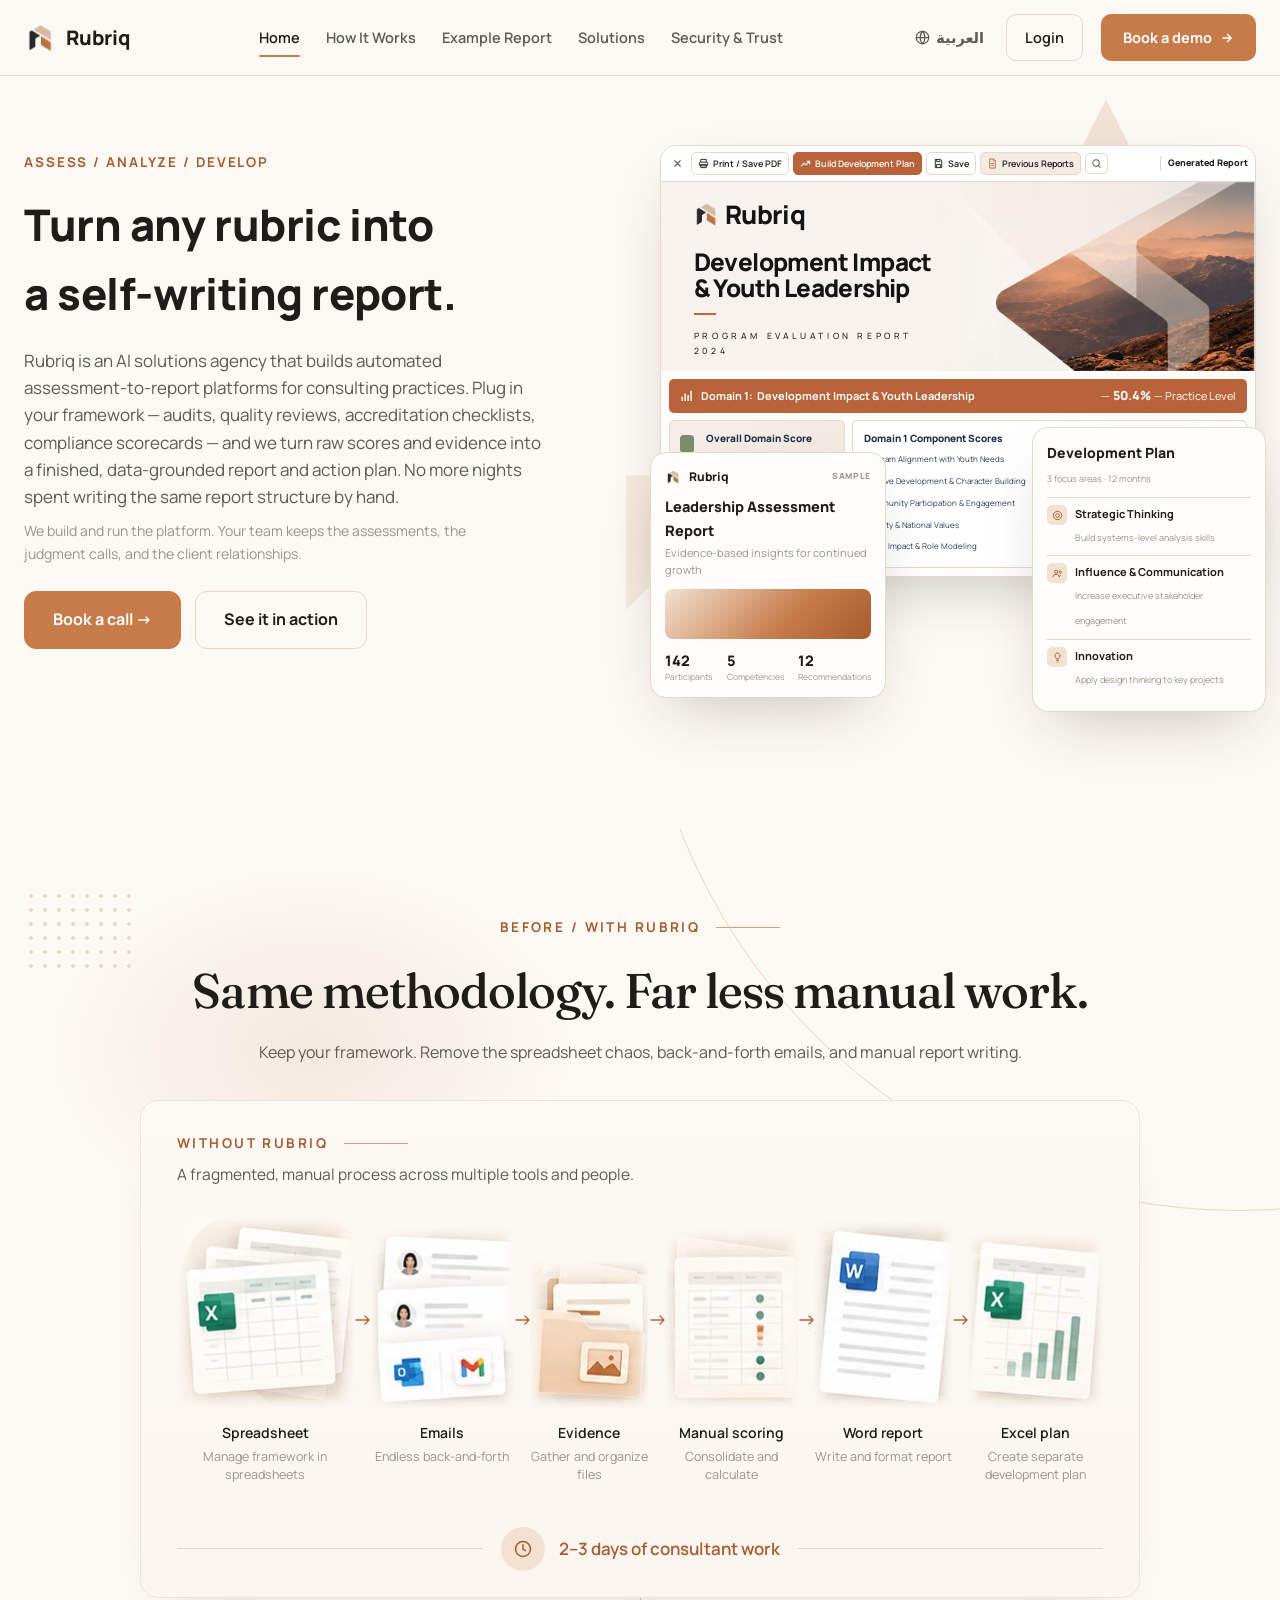
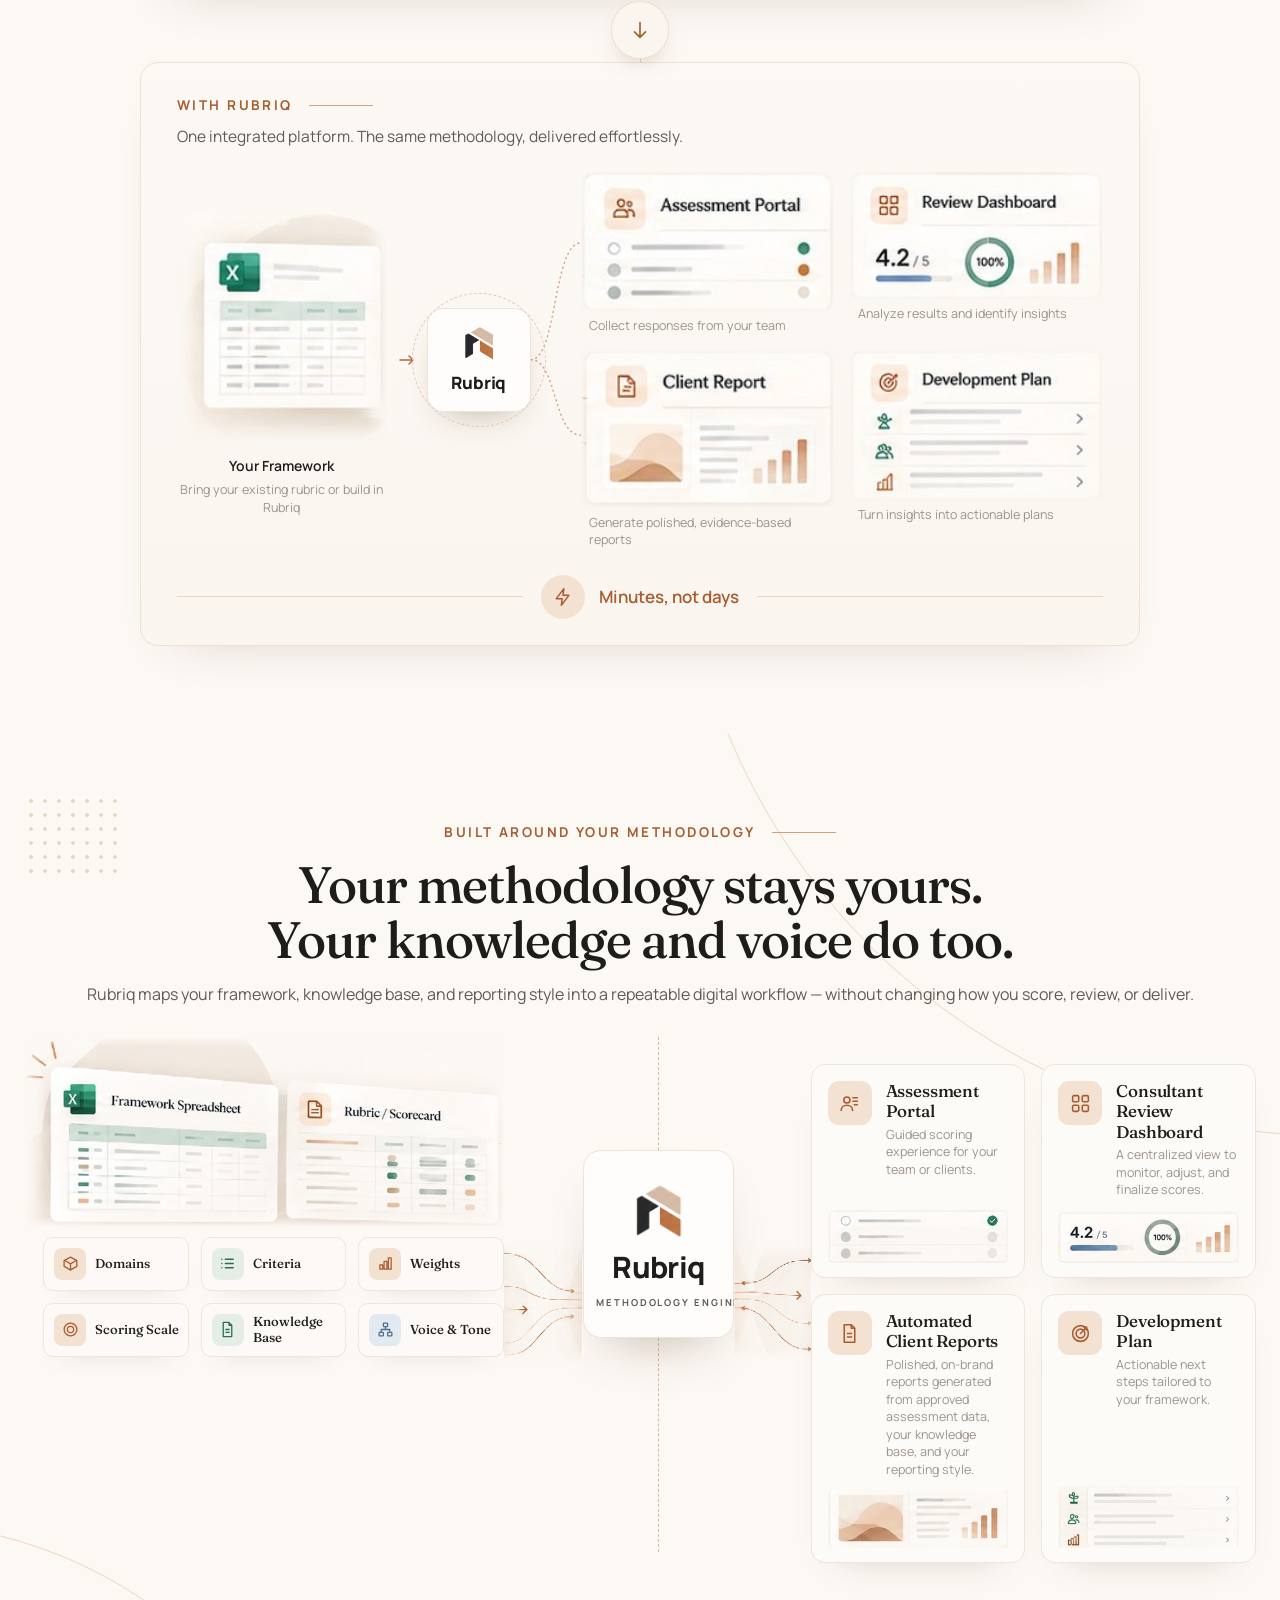
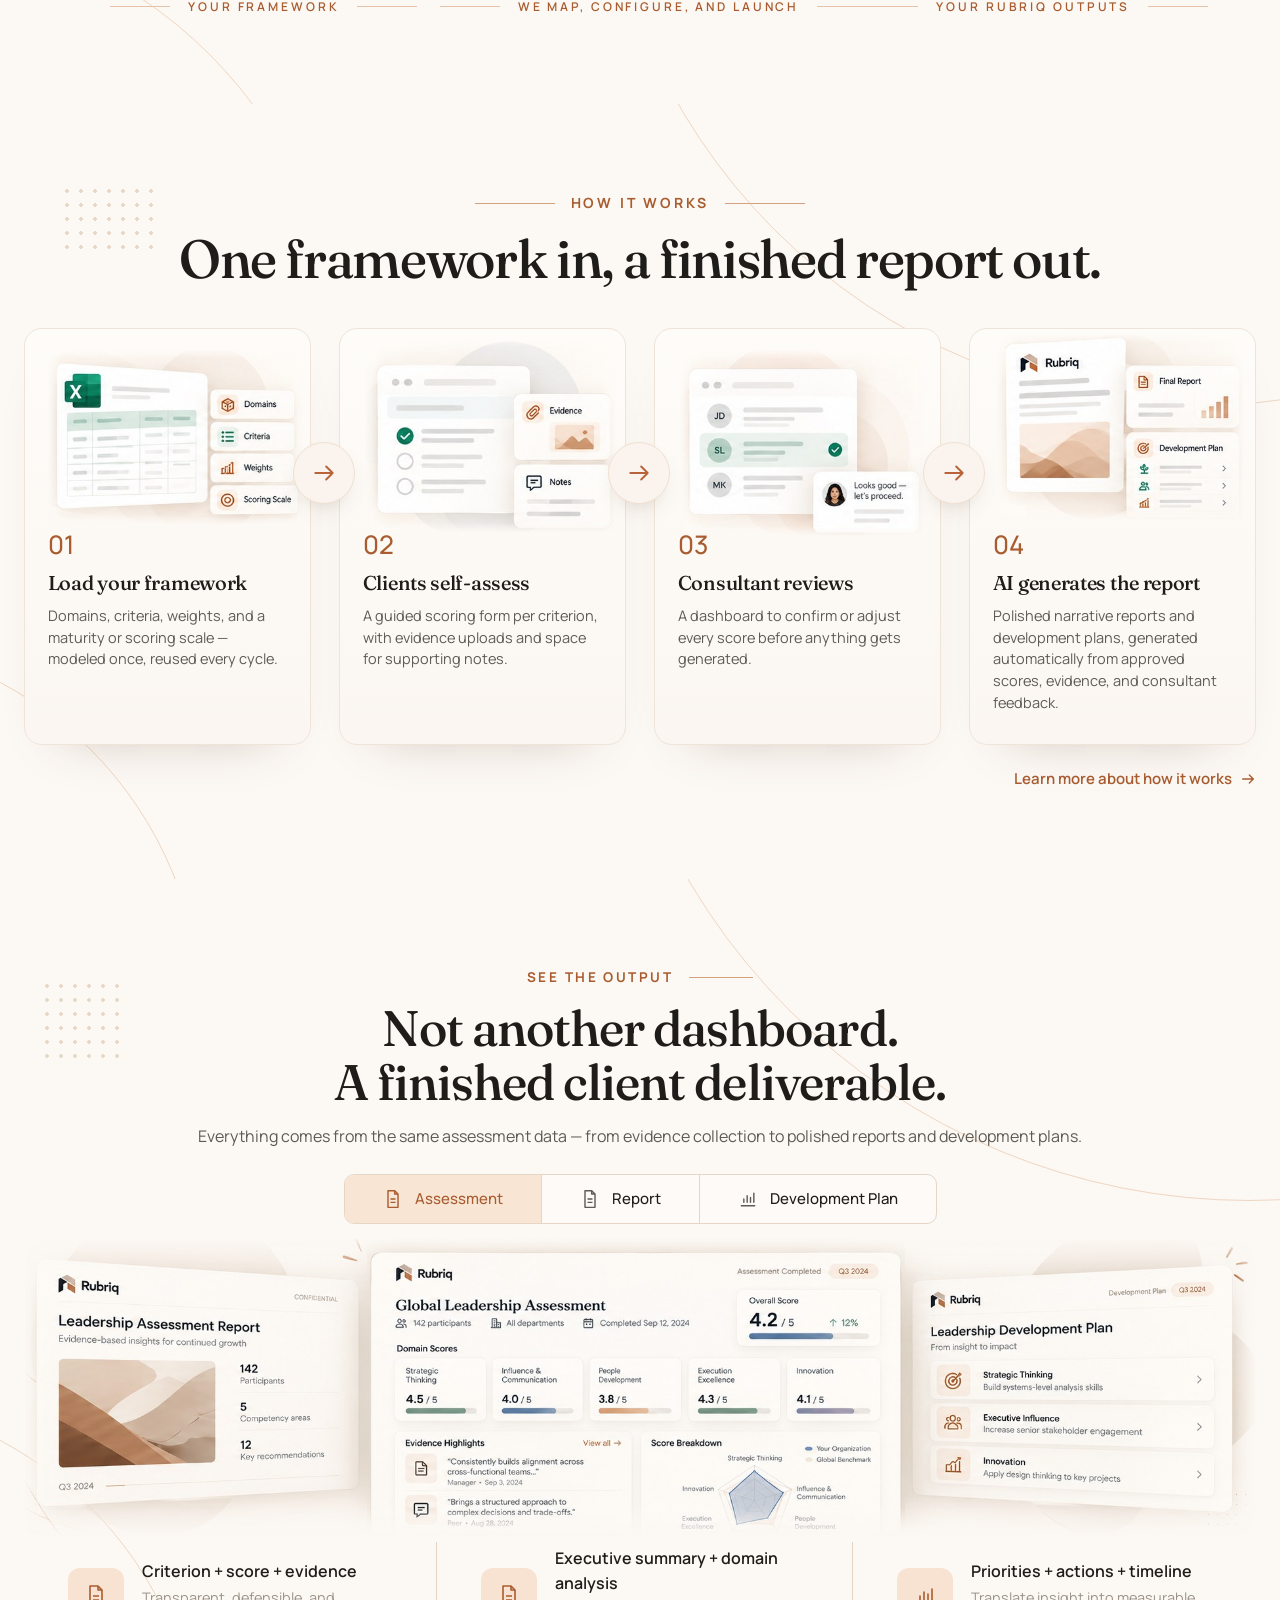
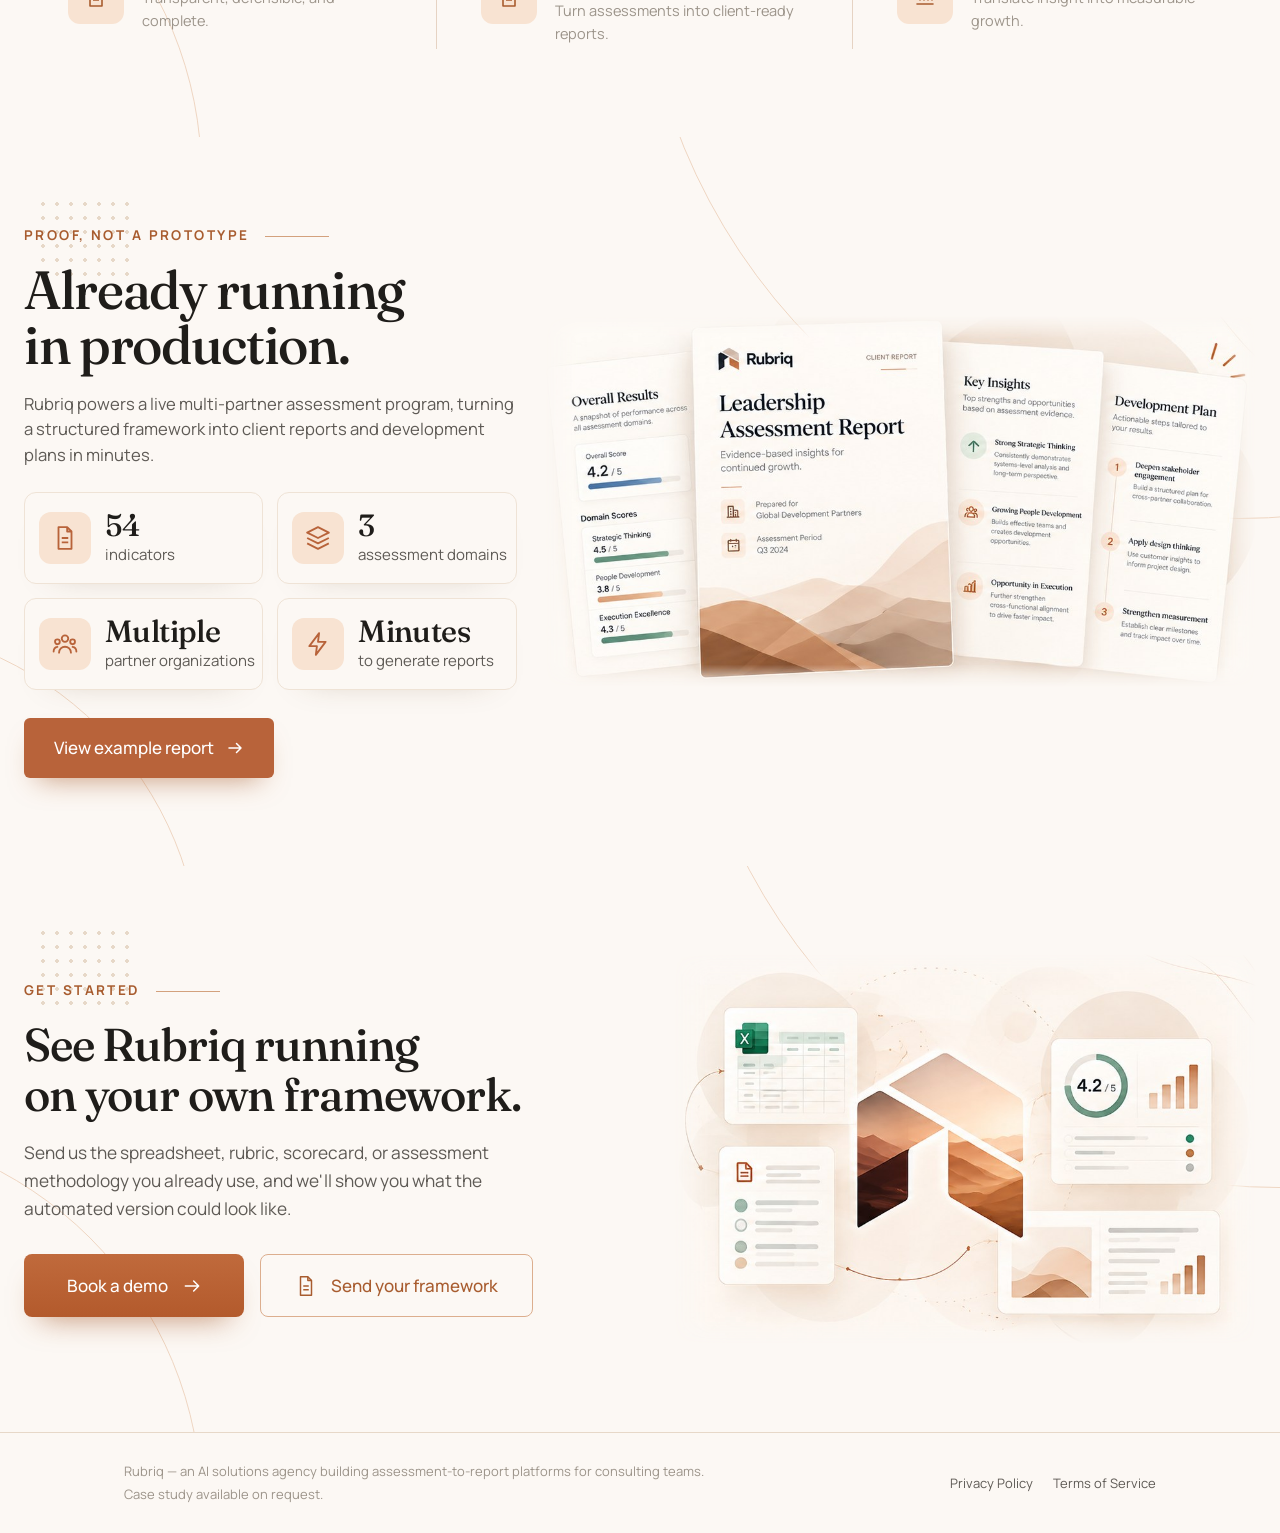
==== commit 1a51ff48: "Add multi-page site with new header menu Pages: How It Works, Example Report, Solutions, Security & " ====
--- a/index.html
+++ b/index.html
@@ -6,491 +6,32 @@
 <title>Rubriq Platform</title>
 <meta name="description" content="Rubriq is an AI solutions agency building automated assessment-to-report platforms for consulting practices — load any framework, get a finished, data-grounded report in minutes.">
 <link rel="icon" type="image/png" href="logo-icon.png">
-<style>
-  @import url('https://fonts.googleapis.com/css2?family=Manrope:wght@400;500;600;700;800&family=Tajawal:wght@400;500;700;800&family=Fraunces:opsz,wght@9..144,500;9..144,600;9..144,700&display=swap');
-
-  :root{
-    --ink:#1f1d1a; --ink-soft:#5e5a55; --muted:#9c948a;
-    --brand:#c67b49; --brand-d:#a85c2f; --brand-l:#f3e2d2;
-    --accent:#d8b594; --accent-d:#a85c2f; --accent-l:#e7d8c8;
-    --bg:#fcf8f4; --surface:#f4ece3; --line:#e7d8c8;
-    --gold:#c67b49; --data-blue:#4e6f8e; --sage:#74826a;
-    color-scheme: light;
-  }
-
-  *{box-sizing:border-box}
-  body{margin:0;background:var(--bg);color:var(--ink);font-family:'Manrope',system-ui,sans-serif;line-height:1.6;-webkit-font-smoothing:antialiased}
-  img{max-width:100%;display:block}
-  h1,h2,h3{font-family:'Manrope',system-ui,sans-serif;font-weight:800;color:var(--ink);margin:0;text-wrap:balance;letter-spacing:-.01em}
-  p{margin:0}
-  .wrap{max-width:1080px;margin:0 auto;padding-inline:24px}
-  .wrap-wide{max-width:1280px;margin:0 auto;padding-inline:24px}
-  section{padding-block:88px}
-  @media (max-width:640px){section{padding-block:56px}}
-
-  /* ---------- Arabic / RTL ---------- */
-  html[lang="ar"] body{font-family:'Tajawal',system-ui,sans-serif}
-  html[lang="ar"] h1,html[lang="ar"] h2,html[lang="ar"] h3,
-  html[lang="ar"] .brand,html[lang="ar"] .step .num{
-    font-family:'Tajawal',system-ui,sans-serif;
-  }
-  html[lang="ar"] .eyebrow,html[lang="ar"] .kicker{letter-spacing:0;text-transform:none}
-
-  /* ---------- nav ---------- */
-  nav{position:sticky;top:env(safe-area-inset-top,0px);z-index:20;background:color-mix(in srgb, var(--bg) 92%, transparent);backdrop-filter:blur(10px);border-bottom:1px solid var(--line)}
-  nav .wrap-wide{display:flex;align-items:center;padding-block:14px;gap:20px}
-  .brand{display:flex;align-items:center;gap:10px;font-family:'Manrope',sans-serif;font-weight:800;font-size:20px;color:var(--ink);flex:none}
-  .brand .mark{width:32px;height:32px;object-fit:contain;flex:none}
-  .nav-links{flex:1;display:flex;justify-content:center;align-items:center;gap:32px}
-  .nav-links a{display:inline-flex;align-items:center;gap:5px;font-size:14.5px;font-weight:600;color:var(--ink-soft);text-decoration:none}
-  .nav-links a:hover{color:var(--ink)}
-  .nav-links a svg{opacity:.55}
-  @media (max-width:900px){.nav-links{display:none}}
-  .nav-right{display:flex;align-items:center;gap:18px;flex:none}
-  .nav-cta{font:inherit;font-weight:700;font-size:14.5px;color:#fff;background:var(--brand);border:none;padding:12px 22px;border-radius:10px;cursor:pointer;text-decoration:none;white-space:nowrap;display:inline-flex;align-items:center;gap:8px}
-  .lang-toggle{font:inherit;font-weight:600;font-size:14.5px;color:var(--ink-soft);background:none;border:none;padding:6px 4px;cursor:pointer;white-space:nowrap;display:inline-flex;align-items:center;gap:6px}
-  .lang-toggle:hover{color:var(--ink)}
-
-  /* ---------- hero ---------- */
-  .hero{padding-block:36px 220px;overflow:hidden}
-  @media (max-width:960px){.hero{padding-block:24px 40px}}
-  .hero-grid{display:grid;grid-template-columns:1fr 1fr;gap:40px;align-items:center}
-  @media (max-width:960px){.hero-grid{grid-template-columns:1fr}}
-  .hero-copy{transform:translateY(40px)}
-  .eyebrow{display:block;font-size:13.5px;font-weight:700;letter-spacing:.14em;text-transform:uppercase;color:var(--brand-d);margin-bottom:16px}
-  .hero h1{font-size:clamp(32px,3.4vw,46px);font-weight:800;letter-spacing:-.01em;max-width:15ch}
-  .hero .lede{margin-top:18px;font-size:17px;color:var(--ink-soft);max-width:52ch}
-  .hero .scope-note{margin-top:10px;font-size:14px;color:var(--muted);max-width:52ch}
-  .hero-actions{display:flex;gap:14px;flex-wrap:wrap;margin-top:26px}
-  .btn-primary,.btn-ghost{font:inherit;font-weight:700;font-size:16px;padding:15px 28px;border-radius:12px;cursor:pointer;text-decoration:none;display:inline-flex;align-items:center;gap:8px}
-  .btn-primary{background:var(--brand);color:#fff;border:1px solid var(--brand)}
-  .btn-ghost{background:transparent;color:var(--ink);border:1px solid var(--line)}
-
-  /* ---------- hero dashboard illustration ---------- */
-  .hero-visual{position:relative;min-height:340px}
-  @media (max-width:960px){.hero-visual{margin-top:32px;min-height:0}}
-  .deco-tri{position:absolute;z-index:0;opacity:.55}
-  .deco-tri-1{width:180px;height:180px;background:var(--accent);clip-path:polygon(0 100%,100% 100%,50% 0);top:-45px;right:60px;opacity:.35}
-  .deco-tri-2{width:135px;height:135px;background:var(--brand-l);clip-path:polygon(0 0,100% 0,0 100%);bottom:-34px;left:-34px;opacity:.6}
-  .dash-card{background:#fffdfb;border:1px solid var(--line);border-radius:16px;box-shadow:0 24px 60px -24px rgba(38,28,18,.28)}
-  .dash-main{position:relative;z-index:1}
-  @media (max-width:960px){.dash-main{max-width:640px;margin-inline:auto}}
-  .dash-brand{display:flex;align-items:center;gap:8px;font-weight:800;font-size:16px;color:var(--ink)}
-  .dash-brand img{width:20px;height:20px;object-fit:contain}
-
-  /* report-generation page (big hero card); cover sizes use cqw so they track the photo crop */
-  .rg{overflow:hidden;container-type:inline-size}
-  .rg-toolbar{display:flex;align-items:center;gap:4px;padding:6px 7px;border-bottom:1px solid var(--line);background:#fff}
-  .rg-close{display:grid;place-items:center;color:var(--ink-soft);padding:0 4px;flex:none}
-  .rg-btn{display:inline-flex;align-items:center;gap:4px;font-size:9px;font-weight:600;line-height:1;color:var(--ink);background:#fff;border:1px solid var(--line);border-radius:5px;padding:5px 6px;white-space:nowrap;flex:none}
-  .rg-btn svg{flex:none}
-  .rg-btn.primary{background:#b8633a;border-color:#b8633a;color:#fff}
-  .rg-btn.soft{background:var(--surface)}
-  .rg-btn.soft svg{color:#c0643a}
-  .rg-btn.icon{padding:4px 5px;color:var(--ink-soft)}
-  .rg-doc-title{margin-inline-start:auto;padding-inline-start:7px;border-inline-start:1px solid var(--line);font-size:9px;font-weight:800;white-space:nowrap}
-  @container (max-width:560px){.rg-hide-md{display:none}}
-  @container (max-width:430px){.rg-hide-sm{display:none}}
-  @container (max-width:370px){.rg-hide-xs{display:none}}
-  .rg-cover{position:relative;aspect-ratio:1536/488;background:#f7f2ed;overflow:hidden}
-  .rg-photo{position:absolute;inset:0;background:url(rubriq-report-mockup-hq.jpg) no-repeat 0 13.99%/100% auto;
-    -webkit-mask-image:linear-gradient(90deg,transparent 47%,#000 57%);mask-image:linear-gradient(90deg,transparent 47%,#000 57%)}
-  .rg-cover-copy{position:absolute;left:5.5cqw;top:3.2cqw;color:#141414}
-  .rg-logo{display:flex;align-items:center;gap:1cqw;font-weight:800;font-size:4.3cqw;letter-spacing:-.02em;line-height:1}
-  .rg-logo img{width:4.2cqw;height:4.6cqw;object-fit:contain}
-  .rg-h{margin-top:3.4cqw;font-size:4.1cqw;font-weight:800;line-height:1.08;letter-spacing:-.025em}
-  .rg-rule{width:3.8cqw;height:.28cqw;background:#c0643a;margin-top:2cqw}
-  .rg-sub{margin-top:2.4cqw;font-size:1.45cqw;font-weight:500;letter-spacing:.42em;line-height:1.8;text-transform:uppercase;color:#2a2a2a}
-  .rg-domain{display:flex;align-items:center;gap:8px;margin:8px 8px 0;padding:7px 11px;border-radius:5px;background:#b8633a;color:#fff;font-size:11px}
-  .rg-domain svg{flex:none}
-  .rg-domain>b{font-weight:700;white-space:nowrap;overflow:hidden;text-overflow:ellipsis;min-width:0}
-  .rg-domain-score{margin-inline-start:auto;white-space:nowrap;font-size:11px}
-  .rg-domain-score b{font-size:12.5px;font-weight:800;margin-inline:3px}
-  .rg-panels{display:grid;grid-template-columns:1fr 2.25fr;gap:7px;margin:7px 8px 8px}
-  @container (max-width:430px){.rg-panels{grid-template-columns:1fr}.rg-sep{display:none}}
-  .rg-overall{display:flex;gap:12px;padding:11px 10px;border:1px solid var(--line);border-radius:5px;background:linear-gradient(135deg,#f6efe8,#f0e7de)}
-  .rg-scale{position:relative;flex:none;display:flex;flex-direction:column;gap:2px;width:14px;margin-top:3px;align-self:flex-start}
-  .rg-scale i{display:block;height:17px;border-radius:2px}
-  .rg-scale i:first-child{border-radius:4px 4px 2px 2px}
-  .rg-scale i:last-child{border-radius:2px 2px 4px 4px}
-  .rg-scale::after{content:"";position:absolute;right:-9px;bottom:16px;border:5px solid transparent;border-right:6px solid #1f2d4d;border-left:0}
-  .rg-ov-title{font-size:10px;font-weight:800;color:#1f2d4d;line-height:1.3}
-  .rg-ov-num{font-size:25px;font-weight:800;color:#b8633a;line-height:1.1;margin-top:3px}
-  .rg-ov-level{font-size:10.5px;color:var(--ink-soft)}
-  .rg-overall p{margin-top:6px;padding-top:6px;border-top:1px solid var(--line);font-size:8px;line-height:1.45;color:var(--muted)}
-  .rg-comp{padding:9px 11px;border:1px solid var(--line);border-radius:5px;background:#fff}
-  .rg-comp-title{font-size:10px;font-weight:800;color:#1f2d4d;margin-bottom:3px}
-  .rg-row{display:grid;grid-template-columns:minmax(0,1.3fr) 1fr 28px;align-items:center;gap:8px;padding-block:4.5px}
-  .rg-row span{font-size:8px;color:#2b3a5c;white-space:nowrap;overflow:hidden;text-overflow:ellipsis}
-  .rg-track{height:6px;border-radius:99px;background:#ece8e3;overflow:hidden}
-  .rg-track i{display:block;height:100%;border-radius:99px}
-  .rg-row b{font-size:8px;font-weight:500;color:var(--ink-soft);text-align:end}
-  .dash-report{position:absolute;z-index:2;width:236px;left:-10px;bottom:-122px;padding:14px}
-  .dash-devplan{position:absolute;z-index:3;width:234px;right:-10px;bottom:-136px;padding:14px}
-  @media (max-width:960px){
-    .dash-report,.dash-devplan{position:static;width:100%;max-width:480px;margin:16px auto 0}
-  }
-  .dash-report-top{display:flex;align-items:center;justify-content:space-between}
-  .dash-tag{font-size:8.5px;font-weight:800;letter-spacing:.08em;color:var(--muted)}
-  .dash-report h5{font-size:14.5px;font-weight:800;color:var(--ink);margin:9px 0 2px}
-  .dash-report>p{font-size:11px;color:var(--muted);margin:0}
-  .dash-report-img{margin-top:10px;height:50px;border-radius:8px;background:linear-gradient(135deg,var(--brand-l),var(--brand) 60%,var(--brand-d))}
-  .dash-report-meta{display:grid;grid-template-columns:repeat(3,auto);justify-content:space-between;gap:8px;margin-top:10px}
-  .dash-report-meta div b{display:block;font-size:14.5px;font-weight:800;color:var(--ink)}
-  .dash-report-meta div span{font-size:8.5px;color:var(--muted);display:block;line-height:1.3}
-  .dash-devplan-head{display:flex;justify-content:space-between;align-items:baseline;margin-bottom:7px}
-  .dash-devplan-head h5{font-size:14px;font-weight:800;color:var(--ink);margin:0}
-  .dash-devplan-head span{font-size:9px;color:var(--muted)}
-  .dash-devplan-item{display:flex;gap:8px;align-items:flex-start;padding-block:7px;border-top:1px solid var(--line)}
-  .dash-devplan-item:first-of-type{border-top:none}
-  .dash-devplan-item .ic{width:20px;height:20px;border-radius:5px;background:var(--brand-l);color:var(--brand-d);display:grid;place-items:center;flex:none}
-  .dash-devplan-item b{display:block;font-size:11px;font-weight:700;color:var(--ink)}
-  .dash-devplan-item small{font-size:9px;color:var(--muted)}
-
-  /* ---------- shared kicker ---------- */
-  .kicker{font-size:13px;font-weight:700;letter-spacing:.08em;text-transform:uppercase;color:var(--accent-d);margin-bottom:14px}
-  .kicker-rule{display:flex;align-items:center;gap:16px;margin-bottom:18px}
-  .kicker-rule .kicker{margin:0;white-space:nowrap}
-  .kicker-rule .rule{flex:1;max-width:140px;height:1px;background:var(--line)}
-  /* ---------- before / with rubriq ---------- */
-  .ba-section{position:relative;overflow:hidden}
-  .ba-section::before{content:"";position:absolute;width:1200px;height:1200px;top:-820px;right:-560px;border-radius:50%;border:1px solid #efd6c2;pointer-events:none}
-  .ba-section::after{content:"";position:absolute;width:520px;height:360px;top:40px;left:4%;border-radius:50%;background:radial-gradient(closest-side,#f3e9df,transparent);pointer-events:none}
-  .ba-dots{position:absolute;top:60px;left:24px;width:110px;height:84px;background-image:radial-gradient(var(--line) 1.6px,transparent 1.6px);background-size:14px 14px}
-  html[dir="rtl"] .ba-dots{left:auto;right:24px}
-  .ba-wrap,.me-wrap,.no-wrap,.steps-wrap,.pr-wrap,.cta-wrap{position:relative;z-index:1;max-width:1480px;margin:0 auto;padding-inline:24px}
-  .ba-head{text-align:center}
-  .ba-head .kicker-rule{justify-content:center;margin-bottom:14px}
-  .ba-section .kicker{font-size:13.5px;letter-spacing:.18em;color:var(--brand-d)}
-  .ba-section .kicker-rule .rule{max-width:64px;background:#d3a17d}
-  h2.ba-heading{font-family:'Fraunces',Georgia,serif;font-size:clamp(30px,3.8vw,56px);font-weight:500;letter-spacing:-.02em}
-  .ba-sub{margin-top:10px;font-size:clamp(15px,1.25vw,19px);color:var(--ink-soft)}
-  html[lang="ar"] h2.ba-heading{font-family:'Tajawal',system-ui,sans-serif;font-weight:700}
-  .ba-grid{display:grid;grid-template-columns:minmax(0,995fr) 36px minmax(0,872fr);align-items:stretch;margin-top:34px}
-  .ba-panel{position:relative;display:flex;flex-direction:column;padding:32px 36px 26px;background:linear-gradient(180deg,#fcf9f5,#faf5ef);border:1px solid #eee2d5;border-radius:18px;box-shadow:0 24px 50px -40px rgba(90,60,30,.3)}
-  .ba-panel .kicker-rule{margin-bottom:8px}
-  .ba-panel-p{font-size:15.5px;color:var(--ink-soft)}
-  /* illustrations are crops of the owner's mockup; edges are masked into the panel */
-  .ba-steps img,.ba-fw img{display:block;width:100%;height:auto;
-    -webkit-mask-image:linear-gradient(90deg,transparent,#000 9%,#000 91%,transparent),linear-gradient(180deg,transparent,#000 7%,#000 93%,transparent);
-    -webkit-mask-composite:source-in;mask-image:linear-gradient(90deg,transparent,#000 9%,#000 91%,transparent),linear-gradient(180deg,transparent,#000 7%,#000 93%,transparent);mask-composite:intersect}
-  .ba-steps{flex:1;display:flex;gap:16px;margin-top:28px}
-  .ba-step{min-width:0;display:flex;flex-direction:column;text-align:center}
-  .ba-step-art{position:relative;flex:1;display:flex;align-items:flex-end}
-  .ba-step b,.ba-fw b{display:block;margin-top:14px;font-size:14px;font-weight:600;color:var(--ink)}
-  .ba-step span,.ba-fw span{display:block;margin-top:4px;font-size:12.5px;line-height:1.4;color:var(--muted)}
-  /* titles stay on one line and descriptions reserve 3 lines, so all six titles share a baseline */
-  .ba-step b{white-space:nowrap;margin-inline:-8px}
-  .ba-step span{min-height:4.2em}
-  .ba-arrow{display:block;width:16px;height:10px;flex:none;background:url("data:image/svg+xml,%3Csvg xmlns='http://www.w3.org/2000/svg' viewBox='0 0 16 10' fill='none' stroke='%23b8633a' stroke-width='1.4' stroke-linecap='round' stroke-linejoin='round'%3E%3Cpath d='M1 5h13M10 1l4 4-4 4'/%3E%3C/svg%3E") center/contain no-repeat}
-  .ba-step-art .ba-arrow{position:absolute;right:-17px;top:52%}
-  html[dir="rtl"] .ba-step-art .ba-arrow{right:auto;left:-17px}
-  html[dir="rtl"] .ba-arrow,html[dir="rtl"] .ba-mid svg{transform:scaleX(-1)}
-  .ba-foot{display:flex;align-items:center;gap:18px;margin-top:26px}
-  .ba-foot::before,.ba-foot::after{content:"";flex:1;height:1px;background:#ead3c0}
-  .ba-foot-pill{display:flex;align-items:center;gap:14px;font-size:17px;font-weight:600;color:var(--brand-d);white-space:nowrap}
-  .ba-foot-ic{width:44px;height:44px;border-radius:50%;background:var(--brand-l);display:grid;place-items:center;flex:none}
-  .ba-mid{position:relative;z-index:2;display:flex;align-items:center;justify-content:center}
-  .ba-mid::before{content:"";position:absolute;top:26%;bottom:26%;left:50%;border-left:1.5px dotted #d9b79b}
-  .ba-mid span{position:relative;width:58px;height:58px;flex:none;border-radius:50%;background:#fbf5ef;border:1px solid #efdfd0;box-shadow:0 10px 24px -12px rgba(90,60,30,.35);display:grid;place-items:center;color:var(--brand-d)}
-  .ba-flow{flex:1;display:grid;grid-template-columns:minmax(0,168fr) 40px 104px 50px minmax(0,418fr);align-items:center;margin-top:22px}
-  .ba-fw{text-align:center}
-  .ba-flow>.ba-arrow{width:30px;justify-self:center}
-  .ba-logo{position:relative;isolation:isolate;width:104px;height:104px;border-radius:16px;background:#fffdfb;border:1px solid #efe3d6;box-shadow:0 16px 34px -18px rgba(90,60,30,.4);display:flex;flex-direction:column;align-items:center;justify-content:center;gap:6px;font-size:17px;font-weight:800;letter-spacing:-.01em;color:var(--ink)}
-  .ba-logo img{width:40px;height:40px;object-fit:contain}
-  .ba-logo::before{content:"";position:absolute;inset:-16px;border-radius:50%;border:1px dashed #e6c9b1;z-index:-1}
-  .ba-conn{align-self:stretch;width:100%;height:100%}
-  html[dir="rtl"] .ba-conn{transform:scaleX(-1)}
-  .ba-cards{display:grid;grid-template-columns:1fr 1fr;gap:16px 16px}
-  .ba-card img{display:block;width:100%;height:auto;
-    -webkit-mask-image:linear-gradient(90deg,transparent,#000 3%,#000 97%,transparent),linear-gradient(180deg,transparent,#000 4%,#000 96%,transparent);
-    -webkit-mask-composite:source-in;mask-image:linear-gradient(90deg,transparent,#000 3%,#000 97%,transparent),linear-gradient(180deg,transparent,#000 4%,#000 96%,transparent);mask-composite:intersect}
-  .ba-card p{margin-top:6px;padding-inline:8px;font-size:12.5px;line-height:1.4;color:var(--muted)}
-  @media (max-width:1280px){
-    .ba-grid{grid-template-columns:1fr;max-width:1000px;margin-inline:auto}
-    .ba-mid{height:64px}
-    .ba-mid::before{top:0;bottom:0}
-    .ba-mid svg,html[dir="rtl"] .ba-mid svg{transform:rotate(90deg)}
-  }
-  @media (max-width:760px){
-    .ba-panel{padding:26px 20px 22px}
-    .ba-steps{display:grid;grid-template-columns:repeat(3,1fr);gap:22px 14px}
-    .ba-step-art .ba-arrow{display:none}
-    .ba-flow{grid-template-columns:1fr;justify-items:center;gap:16px}
-    .ba-fw{max-width:220px}
-    .ba-flow>.ba-arrow,html[dir="rtl"] .ba-flow>.ba-arrow{transform:rotate(90deg)}
-    .ba-conn{display:none}
-    .ba-logo{margin-block:10px}
-    .ba-cards{width:100%}
-    .ba-foot-pill{font-size:15px;white-space:normal}
-  }
-  @media (max-width:440px){
-    .ba-steps{grid-template-columns:repeat(2,1fr)}
-    .ba-cards{grid-template-columns:1fr}
-  }
-
-  /* ---------- your methodology stays yours ---------- */
-  .me-section{position:relative;overflow:hidden}
-  .me-section::before{content:"";position:absolute;width:1300px;height:1300px;top:-900px;right:-700px;border-radius:50%;border:1px solid #efd6c2;pointer-events:none}
-  .me-section::after{content:"";position:absolute;width:900px;height:900px;bottom:-720px;left:-560px;border-radius:50%;border:1px solid #efd6c2;pointer-events:none}
-  .me-dots{position:absolute;top:60px;left:24px;width:96px;height:84px;background-image:radial-gradient(var(--line) 1.6px,transparent 1.6px);background-size:14px 14px}
-  html[dir="rtl"] .me-dots{left:auto;right:24px}
-  .me-head{text-align:center}
-  .me-head .kicker-rule{justify-content:center;margin-bottom:14px}
-  .me-section .kicker{font-size:13.5px;letter-spacing:.18em;color:var(--brand-d)}
-  .me-section .kicker-rule .rule{max-width:64px;background:#d3a17d}
-  h2.me-heading{font-family:'Fraunces',Georgia,serif;font-size:clamp(32px,4vw,60px);font-weight:500;line-height:1.08;letter-spacing:-.02em}
-  html[lang="ar"] h2.me-heading{font-family:'Tajawal',system-ui,sans-serif;font-weight:700;line-height:1.3}
-  .me-sub{margin-top:14px;font-size:clamp(15px,1.25vw,19px);color:var(--ink-soft)}
-  /* columns follow the mockup's proportions: framework | arrows in | engine | arrows out | outputs */
-  .me-diagram{display:grid;grid-template-columns:minmax(0,700fr) minmax(0,116fr) minmax(0,220fr) minmax(0,112fr) minmax(0,650fr);align-items:stretch;margin-top:30px}
-  .me-col{display:flex;flex-direction:column;min-width:0}
-  .me-docs{display:block;width:100%;height:auto;
-    -webkit-mask-image:linear-gradient(90deg,transparent,#000 4%,#000 97%,transparent),linear-gradient(180deg,transparent,#000 5%,#000 95%,transparent);
-    -webkit-mask-composite:source-in;mask-image:linear-gradient(90deg,transparent,#000 4%,#000 97%,transparent),linear-gradient(180deg,transparent,#000 5%,#000 95%,transparent);mask-composite:intersect}
-  .me-chips{display:grid;grid-template-columns:repeat(3,1fr);gap:12px;margin-top:10px;padding-inline:4% 0}
-  .me-chip{display:flex;align-items:center;gap:9px;padding:10px 8px 10px 10px;background:#fcf9f6;border:1px solid #efe5da;border-radius:10px;box-shadow:0 12px 26px -22px rgba(90,60,30,.35);font-family:'Fraunces',Georgia,serif;font-size:13px;font-weight:500;line-height:1.2;color:var(--ink);min-width:0}
-  .me-chip .me-ic{width:32px;height:32px;border-radius:8px}
-  .me-chip .me-ic svg{width:17px;height:17px}
-  html[lang="ar"] .me-chip,html[lang="ar"] .me-out h3{font-family:'Tajawal',system-ui,sans-serif;font-weight:700}
-  .me-ic{width:38px;height:38px;flex:none;border-radius:9px;display:grid;place-items:center;background:var(--brand-l);color:var(--brand-d)}
-  .me-ic.green{background:#e4eee7;color:#2f6e4c}
-  .me-ic.blue{background:#e3e9f0;color:#4e6f8e}
-  .me-conn{display:flex;flex-direction:column;justify-content:center;padding-bottom:48px}
-  .me-conn img{display:block;width:100%;height:auto;
-    -webkit-mask-image:linear-gradient(180deg,transparent,#000 8%,#000 92%,transparent);mask-image:linear-gradient(180deg,transparent,#000 8%,#000 92%,transparent)}
-  html[dir="rtl"] .me-conn img{transform:scaleX(-1)}
-  .me-center{position:relative;align-items:center}
-  .me-center::before{content:"";position:absolute;top:0;bottom:64px;left:50%;border-left:1.5px dashed #e2b797}
-  .me-engine{position:relative;margin-block:auto;width:100%;padding:28px 12px 26px;background:#fffdfb;border:1px solid #efe3d6;border-radius:18px;box-shadow:0 26px 50px -26px rgba(90,60,30,.35);text-align:center}
-  .me-engine img{width:64px;height:64px;object-fit:contain;margin:0 auto}
-  .me-engine b{display:block;margin-top:8px;font-size:clamp(26px,2.3vw,36px);font-weight:800;letter-spacing:-.02em;line-height:1.1;color:var(--ink)}
-  .me-engine small{display:block;margin-top:12px;font-size:9.5px;font-weight:700;letter-spacing:.2em;white-space:nowrap;text-transform:uppercase;color:var(--ink-soft)}
-  html[lang="ar"] .me-engine small{letter-spacing:0;font-size:12px}
-  .me-outs{display:grid;grid-template-columns:1fr 1fr;gap:16px;padding-top:6%}
-  .me-out{display:flex;flex-direction:column;padding:16px 16px 14px;background:#fdfbf8;border:1px solid #efe5da;border-radius:14px;box-shadow:0 18px 36px -30px rgba(90,60,30,.35)}
-  .me-out-head{display:flex;gap:14px;align-items:flex-start}
-  .me-out .me-ic{width:44px;height:44px;border-radius:11px}
-  .me-out h3{font-family:'Fraunces',Georgia,serif;font-size:17px;font-weight:500;line-height:1.2}
-  .me-out p{margin-top:4px;font-size:12.5px;line-height:1.4;color:var(--muted)}
-  .me-out img{display:block;width:100%;height:auto;margin-top:auto;padding-top:12px}
-  .me-label{display:flex;align-items:center;justify-content:center;gap:18px;margin-top:auto;padding-top:34px;font-size:12px;font-weight:600;letter-spacing:.24em;text-transform:uppercase;color:var(--brand-d);white-space:nowrap}
-  .me-label::before,.me-label::after{content:"";width:60px;height:1px;background:#e6c3a8;flex:none}
-  html[lang="ar"] .me-label{letter-spacing:0;font-size:13px}
-  .me-center .me-label{margin-inline:-90px}
-  @media (max-width:1200px){
-    .me-diagram{display:flex;flex-direction:column;align-items:center;gap:8px;max-width:760px;margin-inline:auto}
-    .me-col{width:100%}
-    .me-conn{display:none}
-    .me-center{max-width:280px;padding-block:44px 0}
-    .me-center::before{top:0;bottom:80px}
-    .me-center .me-label{margin-inline:0}
-    .me-label{padding-top:22px}
-    .me-outs{padding-top:24px}
-  }
-  @media (max-width:640px){
-    .me-chips{grid-template-columns:repeat(2,1fr);padding-inline:0}
-    .me-chip{font-size:14px;gap:10px;padding:10px}
-    .me-outs{grid-template-columns:1fr}
-    .me-label{white-space:normal;text-align:center;letter-spacing:.16em}
-    .me-label::before,.me-label::after{width:28px}
-  }
-
-  /* ---------- how it works ---------- */
-  .steps-section{position:relative;overflow:hidden}
-  .steps-section::before{content:"";position:absolute;width:1200px;height:1200px;top:-900px;right:-520px;border-radius:50%;border:1px solid #efd6c2;pointer-events:none}
-  .steps-section::after{content:"";position:absolute;width:760px;height:760px;bottom:-520px;left:-560px;border-radius:50%;border:1px solid #efd6c2;pointer-events:none}
-  .steps-dots{position:absolute;top:80px;left:60px;width:100px;height:70px;background-image:radial-gradient(var(--line) 1.6px,transparent 1.6px);background-size:14px 14px}
-  html[dir="rtl"] .steps-dots{left:auto;right:60px}
-  .steps-head{text-align:center}
-  .steps-head .kicker-rule{justify-content:center;margin-bottom:14px}
-  .steps-section .kicker{font-size:14px;letter-spacing:.2em;color:var(--brand-d)}
-  .steps-section .kicker-rule .rule{max-width:80px;background:#d3a17d}
-  h2.steps-heading{font-family:'Fraunces',Georgia,serif;font-size:clamp(32px,4.2vw,64px);font-weight:500;line-height:1.1;letter-spacing:-.025em}
-  html[lang="ar"] .step-card h3,html[lang="ar"] h2.steps-heading{font-family:'Tajawal',system-ui,sans-serif;font-weight:700}
-  .steps-row{display:grid;grid-template-columns:repeat(4,minmax(0,1fr));gap:28px;margin-top:40px}
-  .step-card{position:relative;display:flex;flex-direction:column;background:linear-gradient(180deg,#fefcf9,#fbf6f1);border:1px solid #efe4d8;border-radius:18px;box-shadow:0 26px 50px -40px rgba(90,60,30,.35)}
-  /* the art box is the mockup's illustration band; each crop sits inside it at the mockup's --x/--y/--w */
-  .step-art{position:relative;aspect-ratio:433/300}
-  .step-art img{position:absolute;left:var(--x);top:var(--y);width:var(--w);height:auto;
-    -webkit-mask-image:linear-gradient(90deg,transparent,#000 5%,#000 95%,transparent),linear-gradient(180deg,transparent,#000 5%,#000 95%,transparent);
-    -webkit-mask-composite:source-in;mask-image:linear-gradient(90deg,transparent,#000 5%,#000 95%,transparent),linear-gradient(180deg,transparent,#000 5%,#000 95%,transparent);mask-composite:intersect}
-  html[dir="rtl"] .step-art img{left:auto;right:var(--x)}
-  .step-body{position:relative;padding:4px 8% 30px}
-  .step-num{font-size:clamp(24px,2vw,30px);font-weight:500;line-height:1.2;color:var(--brand-d)}
-  .step-card h3{margin-top:10px;font-family:'Fraunces',Georgia,serif;font-size:clamp(20px,1.5vw,24px);font-weight:500;line-height:1.2;letter-spacing:-.015em}
-  .step-card p{margin-top:10px;font-size:clamp(14.5px,1.12vw,17px);line-height:1.5;color:var(--ink-soft)}
-  .step-arrow{position:absolute;z-index:2;top:73%;right:-45px;width:62px;height:62px;border-radius:50%;background:#fbf4ee;border:1px solid #f0e0d2;box-shadow:0 10px 24px -14px rgba(90,60,30,.35);display:grid;place-items:center;color:#b8633a;transform:translateY(-50%)}
-  html[dir="rtl"] .step-arrow{right:auto;left:-45px}
-  html[dir="rtl"] .step-arrow svg{transform:scaleX(-1)}
-  @media (max-width:1100px){.steps-row{grid-template-columns:repeat(2,minmax(0,1fr));gap:22px;max-width:860px;margin-inline:auto}.step-arrow{display:none}}
-  @media (max-width:620px){.steps-row{grid-template-columns:1fr;max-width:440px}}
-
-  /* ---------- not another dashboard (output) ---------- */
-  .no-section{position:relative;overflow:hidden}
-  .no-section::before{content:"";position:absolute;width:1300px;height:1300px;top:-980px;right:-620px;border-radius:50%;border:1px solid #efd6c2;pointer-events:none}
-  .no-section::after{content:"";position:absolute;width:760px;height:760px;bottom:-420px;left:-560px;border-radius:50%;border:1px solid #efd6c2;pointer-events:none}
-  .no-dots{position:absolute;top:100px;left:40px;width:84px;height:84px;background-image:radial-gradient(var(--line) 1.6px,transparent 1.6px);background-size:14px 14px}
-  html[dir="rtl"] .no-dots{left:auto;right:40px}
-  .no-head{text-align:center}
-  .no-head .kicker-rule{justify-content:center;margin-bottom:14px}
-  .no-section .kicker{font-size:13.5px;letter-spacing:.18em;color:var(--brand-d)}
-  .no-section .kicker-rule .rule{max-width:64px;background:#d3a17d}
-  h2.no-heading{font-family:'Fraunces',Georgia,serif;font-size:clamp(32px,3.9vw,58px);font-weight:500;line-height:1.08;letter-spacing:-.02em}
-  html[lang="ar"] h2.no-heading{font-family:'Tajawal',system-ui,sans-serif;font-weight:700;line-height:1.3}
-  .no-sub{margin-top:14px;font-size:clamp(15px,1.25vw,19px);color:var(--ink-soft)}
-  .no-tabs{display:flex;justify-content:center;margin-top:24px}
-  .no-tablist{display:inline-flex;background:#fdfaf7;border:1px solid #e6d6c6;border-radius:10px;overflow:hidden}
-  .no-tab{font:inherit;font-size:15px;font-weight:500;color:var(--ink);background:none;border:0;border-inline-start:1px solid #e6d6c6;padding:12px 38px;display:inline-flex;align-items:center;justify-content:center;gap:12px;cursor:pointer;white-space:nowrap}
-  .no-tab:first-child{border-inline-start:0}
-  .no-tab svg{color:var(--ink-soft);flex:none}
-  .no-tab[aria-selected="true"]{background:#f8e5d4;color:var(--brand-d)}
-  .no-tab[aria-selected="true"] svg{color:var(--brand-d)}
-  .no-tab:focus-visible{outline:2px solid var(--brand);outline-offset:-2px}
-  /* the three cards are one mockup strip cut in three, so on desktop they line up exactly */
-  .no-cards{display:grid;grid-template-columns:524fr 820fr 536fr;align-items:start;margin-top:14px}
-  .no-card{transition:opacity .3s ease}
-  .no-card img{display:block;width:100%;height:auto}
-  #no-card-report img{-webkit-mask-image:linear-gradient(90deg,transparent,#000 6%),linear-gradient(180deg,transparent,#000 12%,#000 86%,transparent);-webkit-mask-composite:source-in;mask-image:linear-gradient(90deg,transparent,#000 6%),linear-gradient(180deg,transparent,#000 12%,#000 86%,transparent);mask-composite:intersect}
-  #no-card-assessment img{-webkit-mask-image:linear-gradient(180deg,transparent,#000 5%,#000 90%,transparent);mask-image:linear-gradient(180deg,transparent,#000 5%,#000 90%,transparent)}
-  #no-card-plan img{-webkit-mask-image:linear-gradient(270deg,transparent,#000 6%),linear-gradient(180deg,transparent,#000 12%,#000 86%,transparent);-webkit-mask-composite:source-in;mask-image:linear-gradient(270deg,transparent,#000 6%),linear-gradient(180deg,transparent,#000 12%,#000 86%,transparent);mask-composite:intersect}
-  .no-cards.is-interacted .no-card:not(.is-active){opacity:.5}
-  .no-feats{display:grid;grid-template-columns:repeat(3,auto);justify-content:center;margin-top:4px}
-  .no-feat{display:flex;align-items:center;gap:18px;padding:4px 44px}
-  .no-feat+.no-feat{border-inline-start:1px solid #e6d3c3}
-  .no-feat-ic{width:56px;height:56px;flex:none;border-radius:12px;background:#f8e3d2;color:var(--brand-d);display:grid;place-items:center}
-  .no-feat div b{display:block;font-size:16px;font-weight:600;color:var(--ink)}
-  .no-feat div span{display:block;margin-top:2px;font-size:14.5px;color:var(--muted)}
-  @media (max-width:1000px){
-    .no-cards{grid-template-columns:1fr;max-width:640px;margin-inline:auto}
-    .no-card{display:none}
-    .no-card.is-active{display:block}
-    .no-cards.is-interacted .no-card:not(.is-active){opacity:1}
-    .no-card img,#no-card-report img,#no-card-plan img{-webkit-mask-image:linear-gradient(180deg,#000 90%,transparent);mask-image:linear-gradient(180deg,#000 90%,transparent)}
-    .no-feats{grid-template-columns:1fr;justify-content:stretch;max-width:520px;margin:18px auto 0}
-    .no-feat{padding:14px 0}
-    .no-feat+.no-feat{border-inline-start:0;border-top:1px solid #e6d3c3}
-  }
-  @media (max-width:560px){
-    .no-tablist{display:flex;width:100%}
-    .no-tab{flex:1;padding:11px 6px;gap:7px;font-size:13.5px}
-    .no-feat-ic{width:48px;height:48px}
-  }
-  @media (max-width:400px){.no-tab svg{display:none}}
-
-  /* ---------- proof / live deployment ---------- */
-  .pr-section{position:relative;overflow:hidden}
-  .pr-section::before{content:"";position:absolute;width:1200px;height:1200px;top:-820px;right:-560px;border-radius:50%;border:1px solid #efd6c2;pointer-events:none}
-  .pr-section::after{content:"";position:absolute;width:700px;height:700px;bottom:-460px;left:-500px;border-radius:50%;border:1px solid #efd6c2;pointer-events:none}
-  .pr-dots{position:absolute;top:60px;left:36px;width:96px;height:84px;background-image:radial-gradient(var(--line) 1.6px,transparent 1.6px);background-size:14px 14px}
-  html[dir="rtl"] .pr-dots{left:auto;right:36px}
-  .pr-grid{display:grid;grid-template-columns:minmax(0,720fr) minmax(0,1040fr);gap:28px;align-items:center}
-  .pr-section .kicker{font-size:13.5px;letter-spacing:.18em;color:var(--brand-d)}
-  .pr-section .kicker-rule{margin-bottom:16px}
-  .pr-section .kicker-rule .rule{max-width:64px;background:#d3a17d}
-  h2.pr-heading{font-family:'Fraunces',Georgia,serif;font-size:clamp(34px,4.2vw,66px);font-weight:500;line-height:1.02;letter-spacing:-.025em}
-  html[lang="ar"] h2.pr-heading,html[lang="ar"] .pr-stat div b{font-family:'Tajawal',system-ui,sans-serif;font-weight:700;line-height:1.25}
-  .pr-lede{margin-top:18px;font-size:clamp(15.5px,1.3vw,20px);line-height:1.55;color:var(--ink-soft);max-width:34em}
-  .pr-stats{display:grid;grid-template-columns:1fr 1fr;gap:14px;margin-top:24px}
-  .pr-stat{display:flex;align-items:center;gap:14px;padding:16px 14px;background:#fcf8f4;border:1px solid #efe3d6;border-radius:12px;box-shadow:0 16px 34px -30px rgba(90,60,30,.35);min-width:0}
-  .pr-stat-ic{width:52px;height:52px;flex:none;border-radius:12px;background:#f8e3d2;color:#b8633a;display:grid;place-items:center}
-  .pr-stat div b{display:block;font-family:'Fraunces',Georgia,serif;font-size:clamp(28px,2.4vw,38px);font-weight:500;line-height:1.05;letter-spacing:-.02em;color:var(--ink)}
-  .pr-stat div span{display:block;margin-top:2px;font-size:15px;color:var(--ink-soft);white-space:nowrap}
-  .pr-btn{display:inline-flex;align-items:center;gap:12px;margin-top:28px;padding:16px 30px;border-radius:6px;background:#b8633a;color:#fff;font-size:17px;font-weight:500;text-decoration:none;box-shadow:0 14px 28px -14px rgba(160,80,30,.6)}
-  .pr-btn:hover{background:#a85c2f}
-  html[dir="rtl"] .pr-btn svg{transform:scaleX(-1)}
-  .pr-art{display:block;width:100%;height:auto;
-    -webkit-mask-image:linear-gradient(90deg,transparent,#000 5%,#000 96%,transparent),linear-gradient(180deg,transparent,#000 6%,#000 94%,transparent);
-    -webkit-mask-composite:source-in;mask-image:linear-gradient(90deg,transparent,#000 5%,#000 96%,transparent),linear-gradient(180deg,transparent,#000 6%,#000 94%,transparent);mask-composite:intersect}
-  @media (max-width:1100px){.pr-grid{grid-template-columns:1fr;max-width:760px;margin-inline:auto;gap:36px}}
-  @media (max-width:480px){.pr-stats{grid-template-columns:1fr}}
-
-  /* ---------- final cta ---------- */
-  .cta-section{position:relative;overflow:hidden}
-  .cta-section::before{content:"";position:absolute;width:1200px;height:1200px;top:-880px;right:-600px;border-radius:50%;border:1px solid #efd6c2;pointer-events:none}
-  .cta-section::after{content:"";position:absolute;width:760px;height:760px;top:260px;left:-560px;border-radius:50%;border:1px solid #efd6c2;pointer-events:none}
-  .cta-dots{position:absolute;top:60px;left:36px;width:96px;height:84px;background-image:radial-gradient(var(--line) 1.6px,transparent 1.6px);background-size:14px 14px}
-  html[dir="rtl"] .cta-dots{left:auto;right:36px}
-  .cta-grid{display:grid;grid-template-columns:minmax(0,880fr) minmax(0,830fr);gap:32px;align-items:center}
-  .cta-section .kicker{font-size:13.5px;letter-spacing:.18em;color:var(--brand-d)}
-  .cta-section .kicker-rule{margin-bottom:18px}
-  .cta-section .kicker-rule .rule{max-width:64px;background:#d3a17d}
-  h2.cta-heading{font-family:'Fraunces',Georgia,serif;font-size:clamp(34px,3.6vw,58px);font-weight:500;line-height:1.08;letter-spacing:-.025em}
-  html[lang="ar"] h2.cta-heading{font-family:'Tajawal',system-ui,sans-serif;font-weight:700;line-height:1.3}
-  .cta-lede{margin-top:20px;font-size:clamp(15.5px,1.35vw,21px);line-height:1.6;color:var(--ink-soft);max-width:31em;text-wrap:pretty}
-  .cta-actions{display:flex;flex-wrap:wrap;gap:16px;margin-top:32px}
-  .cta-btn{display:inline-flex;align-items:center;justify-content:center;gap:14px;min-width:220px;padding:17px 34px;border-radius:8px;font-size:17px;font-weight:500;text-decoration:none}
-  .cta-btn.primary{background:linear-gradient(180deg,#c06a3c,#b35a2c);color:#fff;box-shadow:0 16px 30px -16px rgba(160,80,30,.65)}
-  .cta-btn.primary:hover{background:#a85c2f}
-  .cta-btn.ghost{background:transparent;color:var(--brand-d);border:1px solid #dcae8e}
-  .cta-btn.ghost:hover{background:#fbeee3}
-  html[dir="rtl"] .cta-btn.primary svg{transform:scaleX(-1)}
-  .cta-art{display:block;width:100%;height:auto;
-    -webkit-mask-image:linear-gradient(90deg,transparent,#000 6%,#000 95%,transparent),linear-gradient(180deg,transparent,#000 6%,#000 94%,transparent);
-    -webkit-mask-composite:source-in;mask-image:linear-gradient(90deg,transparent,#000 6%,#000 95%,transparent),linear-gradient(180deg,transparent,#000 6%,#000 94%,transparent);mask-composite:intersect}
-  #book{margin-top:56px}
-  @media (max-width:1100px){.cta-grid{grid-template-columns:1fr;max-width:760px;margin-inline:auto;gap:28px}}
-  @media (max-width:520px){.cta-btn{flex:1 1 100%;min-width:0}}
-  .contact-row{display:flex;justify-content:center;gap:14px;flex-wrap:wrap;margin-top:32px}
-  .contact-chip{display:flex;align-items:center;gap:10px;background:var(--bg);border:1px solid var(--line);border-radius:999px;padding:10px 18px;font-size:14px;color:var(--ink-soft)}
-  .contact-chip b{color:var(--ink);unicode-bidi:plaintext}
-  .copy-btn{border:none;background:var(--brand-l);color:var(--brand);width:26px;height:26px;border-radius:50%;display:grid;place-items:center;cursor:pointer;flex:none;font-size:12px}
-
-  /* ---------- booking ---------- */
-  .book-card{background:var(--surface);border:1px solid var(--line);border-radius:22px;padding:40px;margin-top:28px}
-  @media (max-width:640px){.book-card{padding:26px 20px}}
-  .book-head h3{font-size:22px;font-weight:600}
-  .book-head p{color:var(--ink-soft);margin-top:8px;font-size:15px}
-  .tz-note{font-size:13px;color:var(--accent-d);margin-top:12px;font-weight:700}
-  .day-tabs{display:flex;gap:8px;overflow-x:auto;margin-top:26px;padding-bottom:8px;-webkit-overflow-scrolling:touch}
-  .day-tab{flex:none;font:inherit;font-weight:700;font-size:13.5px;padding:10px 16px;border-radius:12px;border:1px solid var(--line);background:var(--bg);color:var(--ink-soft);cursor:pointer;white-space:nowrap}
-  .day-tab.active{background:var(--brand);border-color:var(--brand);color:#fff}
-  .slot-grid{display:grid;grid-template-columns:repeat(auto-fill,minmax(96px,1fr));gap:10px;margin-top:18px}
-  .slot-btn{font:inherit;font-weight:600;font-size:13.5px;padding:11px 8px;border-radius:10px;border:1px solid var(--line);background:var(--bg);color:var(--ink);cursor:pointer}
-  .slot-btn:hover{border-color:var(--brand)}
-  .slot-btn.selected{background:var(--brand);border-color:var(--brand);color:#fff}
-  .slot-empty{color:var(--muted);font-size:14px;padding:20px 0}
-  .book-form{margin-top:28px;padding-top:28px;border-top:1px solid var(--line);display:flex;flex-direction:column;gap:12px}
-  .selected-slot{font-weight:700;color:var(--brand);font-size:15px}
-  .book-form input,.book-form textarea,.form-grid input,.form-grid textarea{font:inherit;font-size:15px;padding:12px 14px;border-radius:10px;border:1px solid var(--line);background:var(--bg);color:var(--ink);width:100%}
-  .book-form textarea{min-height:76px;resize:vertical}
-  .book-actions{display:flex;gap:12px;flex-wrap:wrap;margin-top:6px}
-  .book-disclaimer{font-size:12.5px;color:var(--muted)}
-
-  /* ---------- contact form ---------- */
-  .contact-form-card{background:var(--surface);border:1px solid var(--line);border-radius:22px;padding:40px;margin-top:20px}
-  @media (max-width:640px){.contact-form-card{padding:26px 20px}}
-  .contact-form-card h3{font-size:20px;font-weight:600;margin-bottom:20px}
-  .form-grid{display:grid;grid-template-columns:1fr 1fr;gap:12px}
-  .form-grid textarea{grid-column:1/-1;min-height:100px;resize:vertical}
-  @media (max-width:640px){.form-grid{grid-template-columns:1fr}}
-  .form-note{font-size:12.5px;color:var(--muted);margin-top:14px}
-
-  footer{border-top:1px solid var(--line);padding-block:28px}
-  footer .wrap{display:flex;justify-content:space-between;flex-wrap:wrap;gap:10px;font-size:13px;color:var(--muted)}
-</style>
+<link rel="stylesheet" href="site.css">
 </head>
 <body>
 
 <nav>
   <div class="wrap-wide">
-    <div class="brand"><img class="mark" src="logo-icon.png" alt="Rubriq logo"><span data-i18n="brand">Rubriq</span></div>
-    <div class="nav-links">
-      <a href="#how" data-i18n="navProduct">Product<svg width="10" height="10" viewBox="0 0 24 24" fill="none" stroke="currentColor" stroke-width="3" stroke-linecap="round" stroke-linejoin="round"><path d="M6 9l6 6 6-6"/></svg></a>
-      <a href="#how" data-i18n="navSolutions">Solutions<svg width="10" height="10" viewBox="0 0 24 24" fill="none" stroke="currentColor" stroke-width="3" stroke-linecap="round" stroke-linejoin="round"><path d="M6 9l6 6 6-6"/></svg></a>
-      <a href="#contact" data-i18n="navPricing">Pricing</a>
-      <a href="#proof" data-i18n="navResources">Resources<svg width="10" height="10" viewBox="0 0 24 24" fill="none" stroke="currentColor" stroke-width="3" stroke-linecap="round" stroke-linejoin="round"><path d="M6 9l6 6 6-6"/></svg></a>
+    <a class="brand" href="index.html"><img class="mark" src="logo-icon.png" alt="Rubriq logo"><span data-i18n="brand">Rubriq</span></a>
+    <div class="nav-links" id="navLinks">
+      <a href="index.html" data-i18n="navHome">Home</a>
+      <a href="how-it-works.html" data-i18n="navHow">How It Works</a>
+      <a href="example-report.html" data-i18n="navReport">Example Report</a>
+      <a href="solutions.html" data-i18n="navSolutions">Solutions</a>
+      <a href="security.html" data-i18n="navSecurity">Security &amp; Trust</a>
+      <a class="nav-login-mobile" href="#" data-i18n="navLogin">Login</a>
     </div>
     <div class="nav-right">
-      <button class="lang-toggle" id="langBtn" onclick="setLang(currentLang==='en'?'ar':'en')">
+      <button class="lang-toggle" id="langBtn" type="button" onclick="setLang(currentLang==='en'?'ar':'en')">
         <svg width="15" height="15" viewBox="0 0 24 24" fill="none" stroke="currentColor" stroke-width="2"><circle cx="12" cy="12" r="10"/><path d="M2 12h20M12 2a15 15 0 0 1 0 20M12 2a15 15 0 0 0 0 20"/></svg>
         <span id="langBtnText">العربية</span>
       </button>
-      <a class="nav-cta" href="#contact" data-i18n="navCta">Book a call<svg width="14" height="14" viewBox="0 0 24 24" fill="none" stroke="currentColor" stroke-width="2.5" stroke-linecap="round" stroke-linejoin="round"><path d="M5 12h14M13 6l6 6-6 6"/></svg></a>
+      <a class="nav-login" href="#" data-i18n="navLogin">Login</a>
+      <a class="nav-cta" href="book.html"><span data-i18n="navCta">Book a demo</span><svg width="14" height="14" viewBox="0 0 24 24" fill="none" stroke="currentColor" stroke-width="2.5" stroke-linecap="round" stroke-linejoin="round"><path d="M5 12h14M13 6l6 6-6 6"/></svg></a>
+      <button class="nav-toggle" type="button" aria-expanded="false" aria-controls="navLinks" aria-label="Menu" data-i18n-aria="navMenu"><svg width="20" height="20" viewBox="0 0 24 24" fill="none" stroke="currentColor" stroke-width="2" stroke-linecap="round"><path d="M4 7h16M4 12h16M4 17h16"/></svg></button>
     </div>
   </div>
 </nav>
-
 <section class="hero">
   <div class="wrap-wide hero-grid">
     <div class="hero-copy">
@@ -499,7 +40,7 @@
       <p class="lede" data-i18n="lede">Rubriq is an AI solutions agency that builds automated assessment-to-report platforms for consulting practices. Plug in your framework — audits, quality reviews, accreditation checklists, compliance scorecards — and we turn raw scores and evidence into a finished, data-grounded report and action plan. No more nights spent writing the same report structure by hand.</p>
       <p class="scope-note" data-i18n="scopeNote">We build and run the platform. Your team keeps the assessments, the judgment calls, and the client relationships.</p>
       <div class="hero-actions">
-        <a class="btn-primary" href="#contact" data-i18n="heroBtn1">Book a call →</a>
+        <a class="btn-primary" href="book.html" data-i18n="heroBtn1">Book a call →</a>
         <a class="btn-ghost" href="#how" data-i18n="heroBtn2">See it in action</a>
       </div>
     </div>
@@ -747,6 +288,7 @@
         </div>
       </div>
     </div>
+    <div class="steps-more"><a href="how-it-works.html"><span data-i18n="howMore">Learn more about how it works</span><svg width="16" height="16" viewBox="0 0 24 24" fill="none" stroke="currentColor" stroke-width="2" stroke-linecap="round" stroke-linejoin="round"><path d="M4 12h16M14 6l6 6-6 6"/></svg></a></div>
   </div>
 </section>
 
@@ -795,7 +337,7 @@
           <div class="pr-stat"><span class="pr-stat-ic"><svg width="26" height="26" viewBox="0 0 24 24" fill="none" stroke="currentColor" stroke-width="1.7" stroke-linecap="round"><circle cx="12" cy="7" r="3"/><circle cx="5" cy="10" r="2.2"/><circle cx="19" cy="10" r="2.2"/><path d="M6.5 20c0-3 2.5-5.5 5.5-5.5s5.5 2.5 5.5 5.5M1.5 19c0-2.2 1.5-4 3.5-4.3M22.5 19c0-2.2-1.5-4-3.5-4.3"/></svg></span><div><b data-i18n="pr3n">Multiple</b><span data-i18n="pr3l">partner organizations</span></div></div>
           <div class="pr-stat"><span class="pr-stat-ic"><svg width="26" height="26" viewBox="0 0 24 24" fill="none" stroke="currentColor" stroke-width="1.7" stroke-linejoin="round"><path d="M13 2 4 14h7l-1 8 9-12h-7l1-8Z"/></svg></span><div><b data-i18n="pr4n">Minutes</b><span data-i18n="pr4l">to generate reports</span></div></div>
         </div>
-        <a class="pr-btn" href="#output"><span data-i18n="prBtn">View example report</span><svg width="18" height="18" viewBox="0 0 24 24" fill="none" stroke="currentColor" stroke-width="2" stroke-linecap="round" stroke-linejoin="round"><path d="M4 12h16M14 6l6 6-6 6"/></svg></a>
+        <a class="pr-btn" href="example-report.html"><span data-i18n="prBtn">View example report</span><svg width="18" height="18" viewBox="0 0 24 24" fill="none" stroke="currentColor" stroke-width="2" stroke-linecap="round" stroke-linejoin="round"><path d="M4 12h16M14 6l6 6-6 6"/></svg></a>
       </div>
       <img class="pr-art" src="proof-reports.jpg" width="1100" height="574" data-i18n-alt="prAlt" alt="Sample client report pages: overall results, the report cover, key insights, and a development plan">
     </div>
@@ -811,7 +353,7 @@
         <h2 class="cta-heading" data-i18n="ctaH2">See Rubriq running<br>on your own framework.</h2>
         <p class="cta-lede" data-i18n="ctaP">Send us the spreadsheet, rubric, scorecard, or assessment methodology you already use, and we'll show you what the automated version could look like.</p>
         <div class="cta-actions">
-          <a class="cta-btn primary" href="#book"><span data-i18n="ctaBtn1">Book a demo</span><svg width="20" height="20" viewBox="0 0 24 24" fill="none" stroke="currentColor" stroke-width="1.8" stroke-linecap="round" stroke-linejoin="round"><path d="M4 12h16M14 6l6 6-6 6"/></svg></a>
+          <a class="cta-btn primary" href="book.html"><span data-i18n="ctaBtn1">Book a demo</span><svg width="20" height="20" viewBox="0 0 24 24" fill="none" stroke="currentColor" stroke-width="1.8" stroke-linecap="round" stroke-linejoin="round"><path d="M4 12h16M14 6l6 6-6 6"/></svg></a>
           <a class="cta-btn ghost" id="sendFramework" href="mailto:adas.abdulmajeed@gmail.com"><svg width="22" height="22" viewBox="0 0 24 24" fill="none" stroke="currentColor" stroke-width="1.6" stroke-linejoin="round"><path d="M14 2H6v20h12V6z"/><path d="M14 2v4h4M9 12h6M9 16h6"/></svg><span data-i18n="ctaBtn2">Send your framework</span></a>
         </div>
       </div>
@@ -819,457 +361,21 @@
     </div>
   </div>
 
-  <div class="wrap">
-
-    <div class="book-card" id="book">
-      <div class="book-head">
-        <h3 data-i18n="bookH3">Book a call</h3>
-        <p data-i18n="bookSub">Pick a time below — everything is shown in your own local time.</p>
-        <p class="tz-note" id="tzNote"></p>
-      </div>
-      <div class="day-tabs" id="dayTabs"></div>
-      <div class="slot-grid" id="slotGrid"></div>
-      <div class="book-form" id="bookForm" hidden>
-        <div class="selected-slot" id="selectedSlotLabel"></div>
-        <input type="text" id="bookName" data-i18n-ph="bookNamePh" placeholder="Your name">
-        <input type="email" id="bookEmail" data-i18n-ph="bookEmailPh" placeholder="Your email">
-        <textarea id="bookNote" data-i18n-ph="bookNotePh" placeholder="Anything you'd like to share (optional)"></textarea>
-        <div class="book-actions">
-          <button class="btn-primary" onclick="requestBookingEmail()" data-i18n="bookSendEmail">Request via email</button>
-          <button class="btn-ghost" onclick="requestBookingWhatsapp()" data-i18n="bookSendWa">Request via WhatsApp</button>
-        </div>
-        <p class="book-disclaimer" data-i18n="bookDisclaimer">This sends a request, not an automatic booking — we'll confirm the time back with you.</p>
-      </div>
-    </div>
-
-    <div class="contact-form-card">
-      <h3 data-i18n="contactH3">Or just send a message</h3>
-      <div class="form-grid">
-        <input id="cfName" data-i18n-ph="cfNamePh" placeholder="Name">
-        <input id="cfEmail" type="email" data-i18n-ph="cfEmailPh" placeholder="Email">
-        <input id="cfCompany" data-i18n-ph="cfCompanyPh" placeholder="Company (optional)" style="grid-column:1/-1">
-        <textarea id="cfMessage" data-i18n-ph="cfMessagePh" placeholder="Message"></textarea>
-      </div>
-      <button class="btn-primary" style="margin-top:16px" onclick="sendContactForm()" data-i18n="cfSend">Send message</button>
-      <p class="form-note" data-i18n="cfNote">Opens your email app with this pre-filled — nothing is sent without you hitting send.</p>
-    </div>
-
-    <div class="contact-row">
-      <div class="contact-chip">
-        <b id="email-val">adas.abdulmajeed@gmail.com</b>
-        <button class="copy-btn" onclick="copyVal('email-val',this)" aria-label="Copy email">⧉</button>
-      </div>
-      <div class="contact-chip">
-        <b id="wa-val">+966 55 084 3077</b>
-        <button class="copy-btn" onclick="copyVal('wa-val',this)" aria-label="Copy WhatsApp number">⧉</button>
-      </div>
-    </div>
-  </div>
 </section>
 
 <footer>
   <div class="wrap">
-    <span data-i18n="foot1">Rubriq — an AI solutions agency building assessment-to-report platforms for consulting teams.</span>
-    <span data-i18n="foot2">Case study available on request.</span>
+    <div class="foot-copy">
+      <span data-i18n="foot1">Rubriq — an AI solutions agency building assessment-to-report platforms for consulting teams.</span>
+      <span data-i18n="foot2">Case study available on request.</span>
+    </div>
+    <div class="foot-links">
+      <a href="privacy.html" data-i18n="footPrivacy">Privacy Policy</a>
+      <a href="terms.html" data-i18n="footTerms">Terms of Service</a>
+    </div>
   </div>
 </footer>
 
-<script>
-  var translations = {
-    en: {
-      brand:"Rubriq",
-      navProduct:"Product",
-      navSolutions:"Solutions",
-      navPricing:"Pricing",
-      navResources:"Resources",
-      navCta:"Book a call",
-      eyebrow:"Assess / Analyze / Develop",
-      h1:"Turn any rubric into a self-writing report.",
-      lede:"Rubriq is an AI solutions agency that builds automated assessment-to-report platforms for consulting practices. Plug in your framework — audits, quality reviews, accreditation checklists, compliance scorecards — and we turn raw scores and evidence into a finished, data-grounded report and action plan. No more nights spent writing the same report structure by hand.",
-      scopeNote:"We build and run the platform. Your team keeps the assessments, the judgment calls, and the client relationships.",
-      heroBtn1:"Book a call →",
-      heroBtn2:"See it in action",
-      baKicker:"Before / With Rubriq",
-      baH2:"Same methodology. Far less manual work.",
-      baSub:"Keep your framework. Remove the spreadsheet chaos, back-and-forth emails, and manual report writing.",
-      baWithoutKicker:"Without Rubriq",
-      baWithoutP:"A fragmented, manual process across multiple tools and people.",
-      baS1h:"Spreadsheet", baS1p:"Manage framework in spreadsheets",
-      baS2h:"Emails", baS2p:"Endless back-and-forth",
-      baS3h:"Evidence", baS3p:"Gather and organize files",
-      baS4h:"Manual scoring", baS4p:"Consolidate and calculate",
-      baS5h:"Word report", baS5p:"Write and format report",
-      baS6h:"Excel plan", baS6p:"Create separate development plan",
-      baWithoutFoot:"2–3 days of consultant work",
-      baWithKicker:"With Rubriq",
-      baWithP:"One integrated platform. The same methodology, delivered effortlessly.",
-      baFwH:"Your Framework", baFwP:"Bring your existing rubric or build in Rubriq",
-      baC1:"Collect responses from your team",
-      baC2:"Analyze results and identify insights",
-      baC3:"Generate polished, evidence-based reports",
-      baC4:"Turn insights into actionable plans",
-      baWithFoot:"Minutes, not days",
-      meKicker:"Built around your methodology",
-      meH2:"Your methodology stays yours.<br>Your knowledge and voice do too.",
-      meSub:"Rubriq maps your framework, knowledge base, and reporting style into a repeatable digital workflow — without changing how you score, review, or deliver.",
-      meChip1:"Domains", meChip2:"Criteria", meChip3:"Weights",
-      meChip4:"Scoring Scale", meChip5:"Knowledge Base", meChip6:"Voice & Tone",
-      meLabelFw:"Your framework",
-      meEngine:"Methodology engine",
-      meLabelMid:"We map, configure, and launch",
-      meLabelOut:"Your Rubriq outputs",
-      meO1h:"Assessment Portal", meO1p:"Guided scoring experience for your team or clients.",
-      meO2h:"Consultant Review Dashboard", meO2p:"A centralized view to monitor, adjust, and finalize scores.",
-      meO3h:"Automated Client Reports", meO3p:"Polished, on-brand reports generated from approved assessment data, your knowledge base, and your reporting style.",
-      meO4h:"Development Plan", meO4p:"Actionable next steps tailored to your framework.",
-      noKicker:"See the output",
-      noH2:"Not another dashboard.<br>A finished client deliverable.",
-      noSub:"Everything comes from the same assessment data — from evidence collection to polished reports and development plans.",
-      noTab1:"Assessment", noTab2:"Report", noTab3:"Development Plan",
-      noAlt1:"Sample completed assessment with overall score, domain scores, evidence highlights, and score breakdown",
-      noAlt2:"Sample Leadership Assessment Report cover with participants, competency areas, and recommendations",
-      noAlt3:"Sample Leadership Development Plan with three focus areas",
-      noF1h:"Criterion + score + evidence", noF1p:"Transparent, defensible, and complete.",
-      noF2h:"Executive summary + domain analysis", noF2p:"Turn assessments into client-ready reports.",
-      noF3h:"Priorities + actions + timeline", noF3p:"Translate insight into measurable growth.",
-      howKicker:"How it works",
-      howH2:"One framework in, a finished report out.",
-      step1h:"Load your framework", step1p:"Domains, criteria, weights, and a maturity or scoring scale — modeled once, reused every cycle.",
-      step2h:"Clients self-assess", step2p:"A guided scoring form per criterion, with evidence uploads and space for supporting notes.",
-      step3h:"Consultant reviews", step3p:"A dashboard to confirm or adjust every score before anything gets generated.",
-      step4h:"AI generates the report", step4p:"Polished narrative reports and development plans, generated automatically from approved scores, evidence, and consultant feedback.",
-      proofKicker:"Proof, not a prototype",
-      proofH2:"Already running<br>in production.",
-      proofP:"Rubriq powers a live multi-partner assessment program, turning a structured framework into client reports and development plans in minutes.",
-      pr1n:"54", pr1l:"indicators", pr2n:"3", pr2l:"assessment domains",
-      pr3n:"Multiple", pr3l:"partner organizations", pr4n:"Minutes", pr4l:"to generate reports",
-      prBtn:"View example report",
-      prAlt:"Sample client report pages: overall results, the report cover, key insights, and a development plan",
-      ctaKicker:"Get started",
-      ctaH2:"See Rubriq running<br>on your own framework.",
-      ctaP:"Send us the spreadsheet, rubric, scorecard, or assessment methodology you already use, and we'll show you what the automated version could look like.",
-      ctaBtn1:"Book a demo", ctaBtn2:"Send your framework",
-      bookH3:"Book a call",
-      bookSub:"Pick a time below — everything is shown in your own local time.",
-      tzNote:"Times shown in your timezone ({tz}). Available 8:00 AM – 1:00 AM Riyadh time.",
-      noSlots:"No times left for this day — try another day.",
-      selectedSlotPrefix:"Selected:",
-      bookNamePh:"Your name",
-      bookEmailPh:"Your email",
-      bookNotePh:"Anything you'd like to share (optional)",
-      bookSendEmail:"Request via email",
-      bookSendWa:"Request via WhatsApp",
-      bookDisclaimer:"This sends a request, not an automatic booking — we'll confirm the time back with you.",
-      contactH3:"Or just send a message",
-      cfNamePh:"Name",
-      cfEmailPh:"Email",
-      cfCompanyPh:"Company (optional)",
-      cfMessagePh:"Message",
-      cfSend:"Send message",
-      cfNote:"Opens your email app with this pre-filled — nothing is sent without you hitting send.",
-      foot1:"Rubriq — an AI solutions agency building assessment-to-report platforms for consulting teams.",
-      foot2:"Case study available on request.",
-      langBtn:"العربية"
-    },
-    ar: {
-      brand:"روبريك",
-      navProduct:"المنتج",
-      navSolutions:"الحلول",
-      navPricing:"الأسعار",
-      navResources:"الموارد",
-      navCta:"احجز مكالمة",
-      eyebrow:"تقييم / تحليل / تطوير",
-      h1:"حوّل أي إطار تقييم إلى تقرير يُكتب تلقائيًا.",
-      lede:"روبريك وكالة حلول ذكاء اصطناعي تبني منصات تحوّل التقييم إلى تقرير جاهز لصالح الممارسات الاستشارية. أدخل إطارك — تدقيق، مراجعة جودة، معايير اعتماد، أو بطاقة امتثال — ونحوّله من درجات وبيّنات خام إلى تقرير متكامل مبني على البيانات وخطة عمل جاهزة. لا مزيد من الليالي التي تُمضى في كتابة نفس هيكل التقرير يدويًا.",
-      scopeNote:"نحن نبني المنصة ونُشغّلها. التقييم والقرارات الاحترافية وعلاقات العملاء تبقى بين يدي فريقك.",
-      heroBtn1:"احجز مكالمة ←",
-      heroBtn2:"شاهد كيف تعمل",
-      baKicker:"قبل / مع روبريك",
-      baH2:"نفس المنهجية. عمل يدوي أقل بكثير.",
-      baSub:"احتفظ بإطارك، وتخلّص من فوضى جداول البيانات والمراسلات المتكررة وكتابة التقارير يدويًا.",
-      baWithoutKicker:"بدون روبريك",
-      baWithoutP:"عملية مجزّأة ويدوية عبر أدوات وأشخاص متعددين.",
-      baS1h:"جداول البيانات", baS1p:"إدارة الإطار في جداول بيانات",
-      baS2h:"البريد الإلكتروني", baS2p:"مراسلات لا تنتهي",
-      baS3h:"البيّنات", baS3p:"جمع الملفات وتنظيمها",
-      baS4h:"التقييم اليدوي", baS4p:"تجميع الدرجات وحسابها",
-      baS5h:"تقرير وورد", baS5p:"كتابة التقرير وتنسيقه",
-      baS6h:"خطة إكسل", baS6p:"إعداد خطة تطوير منفصلة",
-      baWithoutFoot:"2–3 أيام من عمل الاستشاري",
-      baWithKicker:"مع روبريك",
-      baWithP:"منصة واحدة متكاملة. نفس المنهجية، تُنفَّذ بسلاسة.",
-      baFwH:"إطارك", baFwP:"استخدم معاييرك الحالية أو ابنِها داخل روبريك",
-      baC1:"اجمع الإجابات من فريقك",
-      baC2:"حلّل النتائج واستخرج الرؤى",
-      baC3:"أنشئ تقارير احترافية مبنية على البيّنات",
-      baC4:"حوّل الرؤى إلى خطط قابلة للتنفيذ",
-      baWithFoot:"دقائق، لا أيام",
-      meKicker:"مبنية حول منهجيتك",
-      meH2:"منهجيتك تبقى لك.<br>ومعرفتك وأسلوبك كذلك.",
-      meSub:"يحوّل روبريك إطارك وقاعدة معرفتك وأسلوب تقاريرك إلى سير عمل رقمي قابل للتكرار — دون تغيير طريقة التقييم أو المراجعة أو التسليم.",
-      meChip1:"المجالات", meChip2:"المعايير", meChip3:"الأوزان",
-      meChip4:"مقياس التقييم", meChip5:"قاعدة المعرفة", meChip6:"الأسلوب والنبرة",
-      meLabelFw:"إطارك",
-      meEngine:"محرك المنهجية",
-      meLabelMid:"نحوّله ونُعدّه ونُطلقه",
-      meLabelOut:"مخرجاتك في روبريك",
-      meO1h:"بوابة التقييم", meO1p:"تجربة تقييم موجّهة لفريقك أو عملائك.",
-      meO2h:"لوحة مراجعة الاستشاري", meO2p:"عرض مركزي لمتابعة الدرجات وتعديلها واعتمادها.",
-      meO3h:"تقارير عملاء مؤتمتة", meO3p:"تقارير احترافية بهويتك تُولَّد من بيانات التقييم المعتمدة وقاعدة معرفتك وأسلوب تقاريرك.",
-      meO4h:"خطة التطوير", meO4p:"خطوات تالية قابلة للتنفيذ ومصمّمة لإطارك.",
-      noKicker:"شاهد النتيجة",
-      noH2:"ليست لوحة تحكم أخرى.<br>بل مُخرَج نهائي جاهز للعميل.",
-      noSub:"كل شيء ينبع من بيانات التقييم نفسها — من جمع البيّنات إلى التقارير الاحترافية وخطط التطوير.",
-      noTab1:"التقييم", noTab2:"التقرير", noTab3:"خطة التطوير",
-      noAlt1:"نموذج تقييم مكتمل يعرض الدرجة الإجمالية ودرجات المجالات وأبرز البيّنات وتفصيل الدرجات",
-      noAlt2:"غلاف نموذج لتقرير تقييم القيادة يعرض المشاركين ومجالات الكفاءة والتوصيات",
-      noAlt3:"نموذج لخطة تطوير القيادة بثلاثة مجالات تركيز",
-      noF1h:"المعيار + الدرجة + البيّنة", noF1p:"شفاف، وقابل للدفاع عنه، ومتكامل.",
-      noF2h:"ملخص تنفيذي + تحليل المجالات", noF2p:"حوّل التقييمات إلى تقارير جاهزة للعميل.",
-      noF3h:"الأولويات + الإجراءات + الجدول الزمني", noF3p:"حوّل الرؤى إلى نمو قابل للقياس.",
-      howKicker:"كيف تعمل",
-      howH2:"إطار تقييم واحد يدخل، تقرير جاهز يخرج.",
-      step1h:"حمّل إطارك", step1p:"المجالات والمعايير والأوزان ومقياس التقييم — يُبنى مرة واحدة ويُعاد استخدامه كل دورة.",
-      step2h:"العملاء يقيّمون أنفسهم", step2p:"نموذج تقييم موجّه لكل معيار، مع رفع البيّنات ومساحة للملاحظات الداعمة.",
-      step3h:"الاستشاري يراجع", step3p:"لوحة تحكم لتأكيد أو تعديل كل درجة قبل توليد أي شيء.",
-      step4h:"الذكاء الاصطناعي يُولّد التقرير", step4p:"تقارير سردية احترافية وخطط تطوير، تُولَّد تلقائيًا من الدرجات المعتمدة والبيّنات وملاحظات الاستشاري.",
-      proofKicker:"دليل حقيقي، لا نموذج أولي",
-      proofH2:"يعمل بالفعل<br>في بيئة الإنتاج.",
-      proofP:"يشغّل روبريك برنامج تقييم حيًّا متعدد الشركاء، ويحوّل إطارًا منظمًا إلى تقارير للعملاء وخطط تطوير خلال دقائق.",
-      pr1n:"54", pr1l:"مؤشرًا", pr2n:"3", pr2l:"مجالات تقييم",
-      pr3n:"متعددة", pr3l:"جهات شريكة", pr4n:"دقائق", pr4l:"لإصدار التقارير",
-      prBtn:"اطّلع على نموذج تقرير",
-      prAlt:"صفحات نموذج تقرير للعميل: النتائج العامة وغلاف التقرير وأبرز الرؤى وخطة التطوير",
-      ctaKicker:"ابدأ الآن",
-      ctaH2:"شاهد روبريك يعمل<br>على إطارك الخاص.",
-      ctaP:"أرسل لنا جدول البيانات أو إطار التقييم أو بطاقة الأداء أو منهجية التقييم التي تستخدمها حاليًا، وسنريك كيف يمكن أن تبدو النسخة المؤتمتة.",
-      ctaBtn1:"احجز عرضًا توضيحيًا", ctaBtn2:"أرسل إطارك",
-      bookH3:"احجز مكالمة",
-      bookSub:"اختر وقتًا أدناه — كل الأوقات معروضة بتوقيتك المحلي.",
-      tzNote:"الأوقات معروضة بتوقيتك ({tz}). التوفر من 8:00 صباحًا حتى 1:00 صباحًا بتوقيت الرياض.",
-      noSlots:"لا توجد أوقات متاحة في هذا اليوم — جرّب يومًا آخر.",
-      selectedSlotPrefix:"الوقت المختار:",
-      bookNamePh:"اسمك",
-      bookEmailPh:"بريدك الإلكتروني",
-      bookNotePh:"أي شيء تود مشاركته (اختياري)",
-      bookSendEmail:"إرسال الطلب عبر البريد",
-      bookSendWa:"إرسال الطلب عبر واتساب",
-      bookDisclaimer:"هذا يرسل طلب حجز وليس حجزًا تلقائيًا — سنؤكد لك الوقت لاحقًا.",
-      contactH3:"أو أرسل رسالة مباشرة",
-      cfNamePh:"الاسم",
-      cfEmailPh:"البريد الإلكتروني",
-      cfCompanyPh:"الجهة (اختياري)",
-      cfMessagePh:"الرسالة",
-      cfSend:"إرسال الرسالة",
-      cfNote:"سيفتح تطبيق البريد لديك مع تعبئة الرسالة مسبقًا — لن يُرسل شيء دون أن تضغط إرسال بنفسك.",
-      foot1:"روبريك — وكالة حلول ذكاء اصطناعي تبني منصات تحويل التقييم إلى تقرير لفرق الاستشارات.",
-      foot2:"دراسة حالة متاحة عند الطلب.",
-      langBtn:"English"
-    }
-  };
-
-  var currentLang = 'en';
-  function setLang(lang){
-    currentLang = lang;
-    var t = translations[lang];
-    document.documentElement.lang = lang;
-    document.documentElement.dir = lang === 'ar' ? 'rtl' : 'ltr';
-    document.querySelectorAll('[data-i18n]').forEach(function(el){
-      var key = el.getAttribute('data-i18n');
-      if (t[key] !== undefined) el.innerHTML = t[key];
-    });
-    document.querySelectorAll('[data-i18n-alt]').forEach(function(el){
-      var key = el.getAttribute('data-i18n-alt');
-      if (t[key] !== undefined) el.setAttribute('alt', t[key]);
-    });
-    document.querySelectorAll('[data-i18n-ph]').forEach(function(el){
-      var key = el.getAttribute('data-i18n-ph');
-      if (t[key] !== undefined) el.setAttribute('placeholder', t[key]);
-    });
-    document.getElementById('langBtnText').textContent = t.langBtn;
-    try{ localStorage.setItem('miqyas-lang', lang); }catch(e){}
-    if (typeof renderBooking === 'function') renderBooking();
-    if (typeof selectedSlot !== 'undefined' && selectedSlot) showBookForm();
-  }
-  (function(){
-    var saved = null;
-    try{ saved = localStorage.getItem('miqyas-lang'); }catch(e){}
-    setLang(saved === 'ar' ? 'ar' : 'en');
-  })();
-
-  function copyVal(id, btn){
-    var text = document.getElementById(id).textContent;
-    var done = function(){ var o = btn.textContent; btn.textContent = '✓'; setTimeout(function(){ btn.textContent = o; }, 1200); };
-    try{
-      navigator.clipboard.writeText(text).then(done, function(){ fallbackCopy(text, done); });
-    }catch(e){ fallbackCopy(text, done); }
-  }
-  function fallbackCopy(text, done){
-    var ta = document.createElement('textarea');
-    ta.value = text; ta.style.position='fixed'; ta.style.opacity='0';
-    document.body.appendChild(ta); ta.focus(); ta.select();
-    try{ document.execCommand('copy'); }catch(e){}
-    document.body.removeChild(ta);
-    done();
-  }
-
-  /* ---------- booking widget ---------- */
-  var CONTACT_EMAIL = 'adas.abdulmajeed@gmail.com';
-  var WHATSAPP_NUMBER = '966550843077';
-  var RIYADH_HOURS = [8,9,10,11,12,13,14,15,16,17,18,19,20,21,22,23,0,1];
-  var NUM_DAYS = 14;
-  var selectedDayKey = null;
-  var selectedSlot = null;
-  var dayData = null;
-
-  function detectTZ(){
-    try{ return Intl.DateTimeFormat().resolvedOptions().timeZone || 'local time'; }catch(e){ return 'local time'; }
-  }
-  function riyadhTodayYMD(){
-    var shifted = new Date(Date.now() + 3*3600*1000);
-    return { y: shifted.getUTCFullYear(), m: shifted.getUTCMonth(), d: shifted.getUTCDate() };
-  }
-  function generateSlots(){
-    var base = riyadhTodayYMD();
-    var minTime = Date.now() + 60*60*1000;
-    var slots = [];
-    for (var offset = 0; offset < NUM_DAYS; offset++){
-      for (var i = 0; i < RIYADH_HOURS.length; i++){
-        var h = RIYADH_HOURS[i];
-        var dt = new Date(Date.UTC(base.y, base.m, base.d + offset, h - 3, 0, 0));
-        if (dt.getTime() > minTime) slots.push(dt);
-      }
-    }
-    slots.sort(function(a, b){ return a - b; });
-    return slots;
-  }
-  function groupByLocalDay(slots){
-    var order = [];
-    var groups = {};
-    slots.forEach(function(dt){
-      var key = dt.toDateString();
-      if (!groups[key]){ groups[key] = []; order.push(key); }
-      groups[key].push(dt);
-    });
-    return { order: order, groups: groups };
-  }
-  function localeTag(){ return currentLang === 'ar' ? 'ar-SA' : 'en-US'; }
-  function dayLabel(dt){ return dt.toLocaleDateString(localeTag(), { weekday: 'short', month: 'short', day: 'numeric' }); }
-  function timeLabel(dt){ return dt.toLocaleTimeString(localeTag(), { hour: 'numeric', minute: '2-digit' }); }
-  function riyadhLabel(dt){
-    return dt.toLocaleString('en-US', { timeZone: 'Asia/Riyadh', weekday: 'short', month: 'short', day: 'numeric', hour: 'numeric', minute: '2-digit' }) + ' Riyadh time';
-  }
-
-  function renderBooking(){
-    var tabsEl = document.getElementById('dayTabs');
-    var gridEl = document.getElementById('slotGrid');
-    var tzEl = document.getElementById('tzNote');
-    if (!tabsEl || !gridEl) return;
-
-    var slots = generateSlots();
-    dayData = groupByLocalDay(slots);
-    if (!selectedDayKey || dayData.order.indexOf(selectedDayKey) === -1) selectedDayKey = dayData.order[0];
-
-    tabsEl.innerHTML = '';
-    dayData.order.slice(0, 10).forEach(function(key){
-      var dt = dayData.groups[key][0];
-      var btn = document.createElement('button');
-      btn.type = 'button';
-      btn.className = 'day-tab' + (key === selectedDayKey ? ' active' : '');
-      btn.textContent = dayLabel(dt);
-      btn.onclick = function(){ selectedDayKey = key; selectedSlot = null; renderBooking(); };
-      tabsEl.appendChild(btn);
-    });
-
-    gridEl.innerHTML = '';
-    var daySlots = (dayData.groups[selectedDayKey] || []);
-    if (daySlots.length === 0){
-      var empty = document.createElement('div');
-      empty.className = 'slot-empty';
-      empty.textContent = translations[currentLang].noSlots;
-      gridEl.appendChild(empty);
-    }
-    daySlots.forEach(function(dt){
-      var btn = document.createElement('button');
-      btn.type = 'button';
-      btn.className = 'slot-btn' + (selectedSlot && selectedSlot.getTime() === dt.getTime() ? ' selected' : '');
-      btn.textContent = timeLabel(dt);
-      btn.onclick = function(){ selectedSlot = dt; renderBooking(); showBookForm(); };
-      gridEl.appendChild(btn);
-    });
-
-    if (tzEl) tzEl.textContent = translations[currentLang].tzNote.replace('{tz}', detectTZ());
-  }
-
-  function showBookForm(){
-    var formEl = document.getElementById('bookForm');
-    var labelEl = document.getElementById('selectedSlotLabel');
-    if (!formEl || !selectedSlot) return;
-    formEl.hidden = false;
-    labelEl.textContent = translations[currentLang].selectedSlotPrefix + ' ' + dayLabel(selectedSlot) + ', ' + timeLabel(selectedSlot) + ' (' + riyadhLabel(selectedSlot) + ')';
-    formEl.scrollIntoView({ behavior: 'smooth', block: 'nearest' });
-  }
-
-  function requestBookingEmail(){
-    if (!selectedSlot) return;
-    var name = document.getElementById('bookName').value.trim();
-    var email = document.getElementById('bookEmail').value.trim();
-    var note = document.getElementById('bookNote').value.trim();
-    var subject = 'Call request — ' + dayLabel(selectedSlot) + ' ' + timeLabel(selectedSlot);
-    var bodyLines = [
-      'Name: ' + name,
-      'Email: ' + email,
-      'Requested time (my local time, ' + detectTZ() + '): ' + dayLabel(selectedSlot) + ', ' + timeLabel(selectedSlot),
-      'Requested time (Riyadh): ' + riyadhLabel(selectedSlot),
-      '',
-      note
-    ];
-    window.location.href = 'mailto:' + CONTACT_EMAIL + '?subject=' + encodeURIComponent(subject) + '&body=' + encodeURIComponent(bodyLines.join('\n'));
-  }
-
-  function requestBookingWhatsapp(){
-    if (!selectedSlot) return;
-    var name = document.getElementById('bookName').value.trim();
-    var note = document.getElementById('bookNote').value.trim();
-    var lines = [
-      'Hi, I would like to book a call.',
-      'Name: ' + name,
-      'Requested time (my local time, ' + detectTZ() + '): ' + dayLabel(selectedSlot) + ', ' + timeLabel(selectedSlot),
-      'Riyadh time: ' + riyadhLabel(selectedSlot)
-    ];
-    if (note) lines.push('Note: ' + note);
-    window.open('https://wa.me/' + WHATSAPP_NUMBER + '?text=' + encodeURIComponent(lines.join('\n')), '_blank');
-  }
-
-  var sendFramework = document.getElementById('sendFramework');
-  if (sendFramework) sendFramework.href = 'mailto:' + CONTACT_EMAIL + '?subject=' + encodeURIComponent('Our assessment framework') + '&body=' + encodeURIComponent('Hi Rubriq team,\n\nAttached is the framework we currently use (spreadsheet, rubric, or scorecard).\n\nOrganization:\nWhat we assess:\n');
-
-  function sendContactForm(){
-    var name = document.getElementById('cfName').value.trim();
-    var email = document.getElementById('cfEmail').value.trim();
-    var company = document.getElementById('cfCompany').value.trim();
-    var message = document.getElementById('cfMessage').value.trim();
-    var subject = 'Website contact — ' + (name || 'New inquiry');
-    var bodyLines = [ 'Name: ' + name, 'Email: ' + email, 'Company: ' + company, '', message ];
-    window.location.href = 'mailto:' + CONTACT_EMAIL + '?subject=' + encodeURIComponent(subject) + '&body=' + encodeURIComponent(bodyLines.join('\n'));
-  }
-
-  /* ---------- output tabs: on phones they switch the visible card; on desktop they focus it ---------- */
-  (function(){
-    var tabs = document.querySelectorAll('.no-tab');
-    var wrap = document.querySelector('.no-cards');
-    Array.prototype.forEach.call(tabs, function(tab){
-      tab.onclick = function(){
-        Array.prototype.forEach.call(tabs, function(t){ t.setAttribute('aria-selected', t === tab ? 'true' : 'false'); });
-        Array.prototype.forEach.call(document.querySelectorAll('.no-card'), function(card){
-          card.classList.toggle('is-active', card.id === tab.getAttribute('aria-controls'));
-        });
-        wrap.classList.add('is-interacted');
-      };
-    });
-  })();
-
-  renderBooking();
-</script>
+<script src="site.js"></script>
 </body>
-</html>
+</html>
--- a/site.css
+++ b/site.css
@@ -0,0 +1,523 @@
+/* Shared styles for every Rubriq page. */
+
+  @import url('https://fonts.googleapis.com/css2?family=Manrope:wght@400;500;600;700;800&family=Tajawal:wght@400;500;700;800&family=Fraunces:opsz,wght@9..144,500;9..144,600;9..144,700&display=swap');
+
+  :root{
+    --ink:#1f1d1a; --ink-soft:#5e5a55; --muted:#9c948a;
+    --brand:#c67b49; --brand-d:#a85c2f; --brand-l:#f3e2d2;
+    --accent:#d8b594; --accent-d:#a85c2f; --accent-l:#e7d8c8;
+    --bg:#fcf8f4; --surface:#f4ece3; --line:#e7d8c8;
+    --gold:#c67b49; --data-blue:#4e6f8e; --sage:#74826a;
+    color-scheme: light;
+  }
+
+  *{box-sizing:border-box}
+  body{margin:0;background:var(--bg);color:var(--ink);font-family:'Manrope',system-ui,sans-serif;line-height:1.6;-webkit-font-smoothing:antialiased}
+  img{max-width:100%;display:block}
+  h1,h2,h3{font-family:'Manrope',system-ui,sans-serif;font-weight:800;color:var(--ink);margin:0;text-wrap:balance;letter-spacing:-.01em}
+  p{margin:0}
+  .wrap{max-width:1080px;margin:0 auto;padding-inline:24px}
+  .wrap-wide{max-width:1280px;margin:0 auto;padding-inline:24px}
+  section{padding-block:88px}
+  @media (max-width:640px){section{padding-block:56px}}
+
+  /* ---------- Arabic / RTL ---------- */
+  html[lang="ar"] body{font-family:'Tajawal',system-ui,sans-serif}
+  html[lang="ar"] h1,html[lang="ar"] h2,html[lang="ar"] h3,
+  html[lang="ar"] .brand,html[lang="ar"] .step .num{
+    font-family:'Tajawal',system-ui,sans-serif;
+  }
+  html[lang="ar"] .eyebrow,html[lang="ar"] .kicker{letter-spacing:0;text-transform:none}
+
+  /* ---------- nav ---------- */
+  nav{position:sticky;top:env(safe-area-inset-top,0px);z-index:20;background:color-mix(in srgb, var(--bg) 92%, transparent);backdrop-filter:blur(10px);border-bottom:1px solid var(--line)}
+  nav .wrap-wide{display:flex;align-items:center;padding-block:14px;gap:20px}
+  .brand{display:flex;align-items:center;gap:10px;font-family:'Manrope',sans-serif;font-weight:800;font-size:20px;color:var(--ink);flex:none}
+  .brand .mark{width:32px;height:32px;object-fit:contain;flex:none}
+  .nav-links{flex:1;display:flex;justify-content:center;align-items:center;gap:32px}
+  .nav-links a{display:inline-flex;align-items:center;gap:5px;font-size:14.5px;font-weight:600;color:var(--ink-soft);text-decoration:none}
+  .nav-links a:hover{color:var(--ink)}
+  .nav-links a svg{opacity:.55}
+  .nav-right{display:flex;align-items:center;gap:18px;flex:none}
+  .nav-cta{font:inherit;font-weight:700;font-size:14.5px;color:#fff;background:var(--brand);border:none;padding:12px 22px;border-radius:10px;cursor:pointer;text-decoration:none;white-space:nowrap;display:inline-flex;align-items:center;gap:8px}
+  .lang-toggle{font:inherit;font-weight:600;font-size:14.5px;color:var(--ink-soft);background:none;border:none;padding:6px 4px;cursor:pointer;white-space:nowrap;display:inline-flex;align-items:center;gap:6px}
+  .lang-toggle:hover{color:var(--ink)}
+
+  /* ---------- hero ---------- */
+  .hero{padding-block:36px 220px;overflow:hidden}
+  @media (max-width:960px){.hero{padding-block:24px 40px}}
+  .hero-grid{display:grid;grid-template-columns:1fr 1fr;gap:40px;align-items:center}
+  @media (max-width:960px){.hero-grid{grid-template-columns:1fr}}
+  .hero-copy{transform:translateY(40px)}
+  .eyebrow{display:block;font-size:13.5px;font-weight:700;letter-spacing:.14em;text-transform:uppercase;color:var(--brand-d);margin-bottom:16px}
+  .hero h1{font-size:clamp(32px,3.4vw,46px);font-weight:800;letter-spacing:-.01em;max-width:15ch}
+  .hero .lede{margin-top:18px;font-size:17px;color:var(--ink-soft);max-width:52ch}
+  .hero .scope-note{margin-top:10px;font-size:14px;color:var(--muted);max-width:52ch}
+  .hero-actions{display:flex;gap:14px;flex-wrap:wrap;margin-top:26px}
+  .btn-primary,.btn-ghost{font:inherit;font-weight:700;font-size:16px;padding:15px 28px;border-radius:12px;cursor:pointer;text-decoration:none;display:inline-flex;align-items:center;gap:8px}
+  .btn-primary{background:var(--brand);color:#fff;border:1px solid var(--brand)}
+  .btn-ghost{background:transparent;color:var(--ink);border:1px solid var(--line)}
+
+  /* ---------- hero dashboard illustration ---------- */
+  .hero-visual{position:relative;min-height:340px}
+  @media (max-width:960px){.hero-visual{margin-top:32px;min-height:0}}
+  .deco-tri{position:absolute;z-index:0;opacity:.55}
+  .deco-tri-1{width:180px;height:180px;background:var(--accent);clip-path:polygon(0 100%,100% 100%,50% 0);top:-45px;right:60px;opacity:.35}
+  .deco-tri-2{width:135px;height:135px;background:var(--brand-l);clip-path:polygon(0 0,100% 0,0 100%);bottom:-34px;left:-34px;opacity:.6}
+  .dash-card{background:#fffdfb;border:1px solid var(--line);border-radius:16px;box-shadow:0 24px 60px -24px rgba(38,28,18,.28)}
+  .dash-main{position:relative;z-index:1}
+  @media (max-width:960px){.dash-main{max-width:640px;margin-inline:auto}}
+  .dash-brand{display:flex;align-items:center;gap:8px;font-weight:800;font-size:16px;color:var(--ink)}
+  .dash-brand img{width:20px;height:20px;object-fit:contain}
+
+  /* report-generation page (big hero card); cover sizes use cqw so they track the photo crop */
+  .rg{overflow:hidden;container-type:inline-size}
+  .rg-toolbar{display:flex;align-items:center;gap:4px;padding:6px 7px;border-bottom:1px solid var(--line);background:#fff}
+  .rg-close{display:grid;place-items:center;color:var(--ink-soft);padding:0 4px;flex:none}
+  .rg-btn{display:inline-flex;align-items:center;gap:4px;font-size:9px;font-weight:600;line-height:1;color:var(--ink);background:#fff;border:1px solid var(--line);border-radius:5px;padding:5px 6px;white-space:nowrap;flex:none}
+  .rg-btn svg{flex:none}
+  .rg-btn.primary{background:#b8633a;border-color:#b8633a;color:#fff}
+  .rg-btn.soft{background:var(--surface)}
+  .rg-btn.soft svg{color:#c0643a}
+  .rg-btn.icon{padding:4px 5px;color:var(--ink-soft)}
+  .rg-doc-title{margin-inline-start:auto;padding-inline-start:7px;border-inline-start:1px solid var(--line);font-size:9px;font-weight:800;white-space:nowrap}
+  @container (max-width:560px){.rg-hide-md{display:none}}
+  @container (max-width:430px){.rg-hide-sm{display:none}}
+  @container (max-width:370px){.rg-hide-xs{display:none}}
+  .rg-cover{position:relative;aspect-ratio:1536/488;background:#f7f2ed;overflow:hidden}
+  .rg-photo{position:absolute;inset:0;background:url(rubriq-report-mockup-hq.jpg) no-repeat 0 13.99%/100% auto;
+    -webkit-mask-image:linear-gradient(90deg,transparent 47%,#000 57%);mask-image:linear-gradient(90deg,transparent 47%,#000 57%)}
+  .rg-cover-copy{position:absolute;left:5.5cqw;top:3.2cqw;color:#141414}
+  .rg-logo{display:flex;align-items:center;gap:1cqw;font-weight:800;font-size:4.3cqw;letter-spacing:-.02em;line-height:1}
+  .rg-logo img{width:4.2cqw;height:4.6cqw;object-fit:contain}
+  .rg-h{margin-top:3.4cqw;font-size:4.1cqw;font-weight:800;line-height:1.08;letter-spacing:-.025em}
+  .rg-rule{width:3.8cqw;height:.28cqw;background:#c0643a;margin-top:2cqw}
+  .rg-sub{margin-top:2.4cqw;font-size:1.45cqw;font-weight:500;letter-spacing:.42em;line-height:1.8;text-transform:uppercase;color:#2a2a2a}
+  .rg-domain{display:flex;align-items:center;gap:8px;margin:8px 8px 0;padding:7px 11px;border-radius:5px;background:#b8633a;color:#fff;font-size:11px}
+  .rg-domain svg{flex:none}
+  .rg-domain>b{font-weight:700;white-space:nowrap;overflow:hidden;text-overflow:ellipsis;min-width:0}
+  .rg-domain-score{margin-inline-start:auto;white-space:nowrap;font-size:11px}
+  .rg-domain-score b{font-size:12.5px;font-weight:800;margin-inline:3px}
+  .rg-panels{display:grid;grid-template-columns:1fr 2.25fr;gap:7px;margin:7px 8px 8px}
+  @container (max-width:430px){.rg-panels{grid-template-columns:1fr}.rg-sep{display:none}}
+  .rg-overall{display:flex;gap:12px;padding:11px 10px;border:1px solid var(--line);border-radius:5px;background:linear-gradient(135deg,#f6efe8,#f0e7de)}
+  .rg-scale{position:relative;flex:none;display:flex;flex-direction:column;gap:2px;width:14px;margin-top:3px;align-self:flex-start}
+  .rg-scale i{display:block;height:17px;border-radius:2px}
+  .rg-scale i:first-child{border-radius:4px 4px 2px 2px}
+  .rg-scale i:last-child{border-radius:2px 2px 4px 4px}
+  .rg-scale::after{content:"";position:absolute;right:-9px;bottom:16px;border:5px solid transparent;border-right:6px solid #1f2d4d;border-left:0}
+  .rg-ov-title{font-size:10px;font-weight:800;color:#1f2d4d;line-height:1.3}
+  .rg-ov-num{font-size:25px;font-weight:800;color:#b8633a;line-height:1.1;margin-top:3px}
+  .rg-ov-level{font-size:10.5px;color:var(--ink-soft)}
+  .rg-overall p{margin-top:6px;padding-top:6px;border-top:1px solid var(--line);font-size:8px;line-height:1.45;color:var(--muted)}
+  .rg-comp{padding:9px 11px;border:1px solid var(--line);border-radius:5px;background:#fff}
+  .rg-comp-title{font-size:10px;font-weight:800;color:#1f2d4d;margin-bottom:3px}
+  .rg-row{display:grid;grid-template-columns:minmax(0,1.3fr) 1fr 28px;align-items:center;gap:8px;padding-block:4.5px}
+  .rg-row span{font-size:8px;color:#2b3a5c;white-space:nowrap;overflow:hidden;text-overflow:ellipsis}
+  .rg-track{height:6px;border-radius:99px;background:#ece8e3;overflow:hidden}
+  .rg-track i{display:block;height:100%;border-radius:99px}
+  .rg-row b{font-size:8px;font-weight:500;color:var(--ink-soft);text-align:end}
+  .dash-report{position:absolute;z-index:2;width:236px;left:-10px;bottom:-122px;padding:14px}
+  .dash-devplan{position:absolute;z-index:3;width:234px;right:-10px;bottom:-136px;padding:14px}
+  @media (max-width:960px){
+    .dash-report,.dash-devplan{position:static;width:100%;max-width:480px;margin:16px auto 0}
+  }
+  .dash-report-top{display:flex;align-items:center;justify-content:space-between}
+  .dash-tag{font-size:8.5px;font-weight:800;letter-spacing:.08em;color:var(--muted)}
+  .dash-report h5{font-size:14.5px;font-weight:800;color:var(--ink);margin:9px 0 2px}
+  .dash-report>p{font-size:11px;color:var(--muted);margin:0}
+  .dash-report-img{margin-top:10px;height:50px;border-radius:8px;background:linear-gradient(135deg,var(--brand-l),var(--brand) 60%,var(--brand-d))}
+  .dash-report-meta{display:grid;grid-template-columns:repeat(3,auto);justify-content:space-between;gap:8px;margin-top:10px}
+  .dash-report-meta div b{display:block;font-size:14.5px;font-weight:800;color:var(--ink)}
+  .dash-report-meta div span{font-size:8.5px;color:var(--muted);display:block;line-height:1.3}
+  .dash-devplan-head{display:flex;justify-content:space-between;align-items:baseline;margin-bottom:7px}
+  .dash-devplan-head h5{font-size:14px;font-weight:800;color:var(--ink);margin:0}
+  .dash-devplan-head span{font-size:9px;color:var(--muted)}
+  .dash-devplan-item{display:flex;gap:8px;align-items:flex-start;padding-block:7px;border-top:1px solid var(--line)}
+  .dash-devplan-item:first-of-type{border-top:none}
+  .dash-devplan-item .ic{width:20px;height:20px;border-radius:5px;background:var(--brand-l);color:var(--brand-d);display:grid;place-items:center;flex:none}
+  .dash-devplan-item b{display:block;font-size:11px;font-weight:700;color:var(--ink)}
+  .dash-devplan-item small{font-size:9px;color:var(--muted)}
+
+  /* ---------- shared kicker ---------- */
+  .kicker{font-size:13px;font-weight:700;letter-spacing:.08em;text-transform:uppercase;color:var(--accent-d);margin-bottom:14px}
+  .kicker-rule{display:flex;align-items:center;gap:16px;margin-bottom:18px}
+  .kicker-rule .kicker{margin:0;white-space:nowrap}
+  .kicker-rule .rule{flex:1;max-width:140px;height:1px;background:var(--line)}
+  /* ---------- before / with rubriq ---------- */
+  .ba-section{position:relative;overflow:hidden}
+  .ba-section::before{content:"";position:absolute;width:1200px;height:1200px;top:-820px;right:-560px;border-radius:50%;border:1px solid #efd6c2;pointer-events:none}
+  .ba-section::after{content:"";position:absolute;width:520px;height:360px;top:40px;left:4%;border-radius:50%;background:radial-gradient(closest-side,#f3e9df,transparent);pointer-events:none}
+  .ba-dots{position:absolute;top:60px;left:24px;width:110px;height:84px;background-image:radial-gradient(var(--line) 1.6px,transparent 1.6px);background-size:14px 14px}
+  html[dir="rtl"] .ba-dots{left:auto;right:24px}
+  .ba-wrap,.me-wrap,.no-wrap,.steps-wrap,.pr-wrap,.cta-wrap{position:relative;z-index:1;max-width:1480px;margin:0 auto;padding-inline:24px}
+  .ba-head{text-align:center}
+  .ba-head .kicker-rule{justify-content:center;margin-bottom:14px}
+  .ba-section .kicker{font-size:13.5px;letter-spacing:.18em;color:var(--brand-d)}
+  .ba-section .kicker-rule .rule{max-width:64px;background:#d3a17d}
+  h2.ba-heading{font-family:'Fraunces',Georgia,serif;font-size:clamp(30px,3.8vw,56px);font-weight:500;letter-spacing:-.02em}
+  .ba-sub{margin-top:10px;font-size:clamp(15px,1.25vw,19px);color:var(--ink-soft)}
+  html[lang="ar"] h2.ba-heading{font-family:'Tajawal',system-ui,sans-serif;font-weight:700}
+  .ba-grid{display:grid;grid-template-columns:minmax(0,995fr) 36px minmax(0,872fr);align-items:stretch;margin-top:34px}
+  .ba-panel{position:relative;display:flex;flex-direction:column;padding:32px 36px 26px;background:linear-gradient(180deg,#fcf9f5,#faf5ef);border:1px solid #eee2d5;border-radius:18px;box-shadow:0 24px 50px -40px rgba(90,60,30,.3)}
+  .ba-panel .kicker-rule{margin-bottom:8px}
+  .ba-panel-p{font-size:15.5px;color:var(--ink-soft)}
+  /* illustrations are crops of the owner's mockup; edges are masked into the panel */
+  .ba-steps img,.ba-fw img{display:block;width:100%;height:auto;
+    -webkit-mask-image:linear-gradient(90deg,transparent,#000 9%,#000 91%,transparent),linear-gradient(180deg,transparent,#000 7%,#000 93%,transparent);
+    -webkit-mask-composite:source-in;mask-image:linear-gradient(90deg,transparent,#000 9%,#000 91%,transparent),linear-gradient(180deg,transparent,#000 7%,#000 93%,transparent);mask-composite:intersect}
+  .ba-steps{flex:1;display:flex;gap:16px;margin-top:28px}
+  .ba-step{min-width:0;display:flex;flex-direction:column;text-align:center}
+  .ba-step-art{position:relative;flex:1;display:flex;align-items:flex-end}
+  .ba-step b,.ba-fw b{display:block;margin-top:14px;font-size:14px;font-weight:600;color:var(--ink)}
+  .ba-step span,.ba-fw span{display:block;margin-top:4px;font-size:12.5px;line-height:1.4;color:var(--muted)}
+  /* titles stay on one line and descriptions reserve 3 lines, so all six titles share a baseline */
+  .ba-step b{white-space:nowrap;margin-inline:-8px}
+  .ba-step span{min-height:4.2em}
+  .ba-arrow{display:block;width:16px;height:10px;flex:none;background:url("data:image/svg+xml,%3Csvg xmlns='http://www.w3.org/2000/svg' viewBox='0 0 16 10' fill='none' stroke='%23b8633a' stroke-width='1.4' stroke-linecap='round' stroke-linejoin='round'%3E%3Cpath d='M1 5h13M10 1l4 4-4 4'/%3E%3C/svg%3E") center/contain no-repeat}
+  .ba-step-art .ba-arrow{position:absolute;right:-17px;top:52%}
+  html[dir="rtl"] .ba-step-art .ba-arrow{right:auto;left:-17px}
+  html[dir="rtl"] .ba-arrow,html[dir="rtl"] .ba-mid svg{transform:scaleX(-1)}
+  .ba-foot{display:flex;align-items:center;gap:18px;margin-top:26px}
+  .ba-foot::before,.ba-foot::after{content:"";flex:1;height:1px;background:#ead3c0}
+  .ba-foot-pill{display:flex;align-items:center;gap:14px;font-size:17px;font-weight:600;color:var(--brand-d);white-space:nowrap}
+  .ba-foot-ic{width:44px;height:44px;border-radius:50%;background:var(--brand-l);display:grid;place-items:center;flex:none}
+  .ba-mid{position:relative;z-index:2;display:flex;align-items:center;justify-content:center}
+  .ba-mid::before{content:"";position:absolute;top:26%;bottom:26%;left:50%;border-left:1.5px dotted #d9b79b}
+  .ba-mid span{position:relative;width:58px;height:58px;flex:none;border-radius:50%;background:#fbf5ef;border:1px solid #efdfd0;box-shadow:0 10px 24px -12px rgba(90,60,30,.35);display:grid;place-items:center;color:var(--brand-d)}
+  .ba-flow{flex:1;display:grid;grid-template-columns:minmax(0,168fr) 40px 104px 50px minmax(0,418fr);align-items:center;margin-top:22px}
+  .ba-fw{text-align:center}
+  .ba-flow>.ba-arrow{width:30px;justify-self:center}
+  .ba-logo{position:relative;isolation:isolate;width:104px;height:104px;border-radius:16px;background:#fffdfb;border:1px solid #efe3d6;box-shadow:0 16px 34px -18px rgba(90,60,30,.4);display:flex;flex-direction:column;align-items:center;justify-content:center;gap:6px;font-size:17px;font-weight:800;letter-spacing:-.01em;color:var(--ink)}
+  .ba-logo img{width:40px;height:40px;object-fit:contain}
+  .ba-logo::before{content:"";position:absolute;inset:-16px;border-radius:50%;border:1px dashed #e6c9b1;z-index:-1}
+  .ba-conn{align-self:stretch;width:100%;height:100%}
+  html[dir="rtl"] .ba-conn{transform:scaleX(-1)}
+  .ba-cards{display:grid;grid-template-columns:1fr 1fr;gap:16px 16px}
+  .ba-card img{display:block;width:100%;height:auto;
+    -webkit-mask-image:linear-gradient(90deg,transparent,#000 3%,#000 97%,transparent),linear-gradient(180deg,transparent,#000 4%,#000 96%,transparent);
+    -webkit-mask-composite:source-in;mask-image:linear-gradient(90deg,transparent,#000 3%,#000 97%,transparent),linear-gradient(180deg,transparent,#000 4%,#000 96%,transparent);mask-composite:intersect}
+  .ba-card p{margin-top:6px;padding-inline:8px;font-size:12.5px;line-height:1.4;color:var(--muted)}
+  @media (max-width:1280px){
+    .ba-grid{grid-template-columns:1fr;max-width:1000px;margin-inline:auto}
+    .ba-mid{height:64px}
+    .ba-mid::before{top:0;bottom:0}
+    .ba-mid svg,html[dir="rtl"] .ba-mid svg{transform:rotate(90deg)}
+  }
+  @media (max-width:760px){
+    .ba-panel{padding:26px 20px 22px}
+    .ba-steps{display:grid;grid-template-columns:repeat(3,1fr);gap:22px 14px}
+    .ba-step-art .ba-arrow{display:none}
+    .ba-flow{grid-template-columns:1fr;justify-items:center;gap:16px}
+    .ba-fw{max-width:220px}
+    .ba-flow>.ba-arrow,html[dir="rtl"] .ba-flow>.ba-arrow{transform:rotate(90deg)}
+    .ba-conn{display:none}
+    .ba-logo{margin-block:10px}
+    .ba-cards{width:100%}
+    .ba-foot-pill{font-size:15px;white-space:normal}
+  }
+  @media (max-width:440px){
+    .ba-steps{grid-template-columns:repeat(2,1fr)}
+    .ba-cards{grid-template-columns:1fr}
+  }
+
+  /* ---------- your methodology stays yours ---------- */
+  .me-section{position:relative;overflow:hidden}
+  .me-section::before{content:"";position:absolute;width:1300px;height:1300px;top:-900px;right:-700px;border-radius:50%;border:1px solid #efd6c2;pointer-events:none}
+  .me-section::after{content:"";position:absolute;width:900px;height:900px;bottom:-720px;left:-560px;border-radius:50%;border:1px solid #efd6c2;pointer-events:none}
+  .me-dots{position:absolute;top:60px;left:24px;width:96px;height:84px;background-image:radial-gradient(var(--line) 1.6px,transparent 1.6px);background-size:14px 14px}
+  html[dir="rtl"] .me-dots{left:auto;right:24px}
+  .me-head{text-align:center}
+  .me-head .kicker-rule{justify-content:center;margin-bottom:14px}
+  .me-section .kicker{font-size:13.5px;letter-spacing:.18em;color:var(--brand-d)}
+  .me-section .kicker-rule .rule{max-width:64px;background:#d3a17d}
+  h2.me-heading{font-family:'Fraunces',Georgia,serif;font-size:clamp(32px,4vw,60px);font-weight:500;line-height:1.08;letter-spacing:-.02em}
+  html[lang="ar"] h2.me-heading{font-family:'Tajawal',system-ui,sans-serif;font-weight:700;line-height:1.3}
+  .me-sub{margin-top:14px;font-size:clamp(15px,1.25vw,19px);color:var(--ink-soft)}
+  /* columns follow the mockup's proportions: framework | arrows in | engine | arrows out | outputs */
+  .me-diagram{display:grid;grid-template-columns:minmax(0,700fr) minmax(0,116fr) minmax(0,220fr) minmax(0,112fr) minmax(0,650fr);align-items:stretch;margin-top:30px}
+  .me-col{display:flex;flex-direction:column;min-width:0}
+  .me-docs{display:block;width:100%;height:auto;
+    -webkit-mask-image:linear-gradient(90deg,transparent,#000 4%,#000 97%,transparent),linear-gradient(180deg,transparent,#000 5%,#000 95%,transparent);
+    -webkit-mask-composite:source-in;mask-image:linear-gradient(90deg,transparent,#000 4%,#000 97%,transparent),linear-gradient(180deg,transparent,#000 5%,#000 95%,transparent);mask-composite:intersect}
+  .me-chips{display:grid;grid-template-columns:repeat(3,1fr);gap:12px;margin-top:10px;padding-inline:4% 0}
+  .me-chip{display:flex;align-items:center;gap:9px;padding:10px 8px 10px 10px;background:#fcf9f6;border:1px solid #efe5da;border-radius:10px;box-shadow:0 12px 26px -22px rgba(90,60,30,.35);font-family:'Fraunces',Georgia,serif;font-size:13px;font-weight:500;line-height:1.2;color:var(--ink);min-width:0}
+  .me-chip .me-ic{width:32px;height:32px;border-radius:8px}
+  .me-chip .me-ic svg{width:17px;height:17px}
+  html[lang="ar"] .me-chip,html[lang="ar"] .me-out h3{font-family:'Tajawal',system-ui,sans-serif;font-weight:700}
+  .me-ic{width:38px;height:38px;flex:none;border-radius:9px;display:grid;place-items:center;background:var(--brand-l);color:var(--brand-d)}
+  .me-ic.green{background:#e4eee7;color:#2f6e4c}
+  .me-ic.blue{background:#e3e9f0;color:#4e6f8e}
+  .me-conn{display:flex;flex-direction:column;justify-content:center;padding-bottom:48px}
+  .me-conn img{display:block;width:100%;height:auto;
+    -webkit-mask-image:linear-gradient(180deg,transparent,#000 8%,#000 92%,transparent);mask-image:linear-gradient(180deg,transparent,#000 8%,#000 92%,transparent)}
+  html[dir="rtl"] .me-conn img{transform:scaleX(-1)}
+  .me-center{position:relative;align-items:center}
+  .me-center::before{content:"";position:absolute;top:0;bottom:64px;left:50%;border-left:1.5px dashed #e2b797}
+  .me-engine{position:relative;margin-block:auto;width:100%;padding:28px 12px 26px;background:#fffdfb;border:1px solid #efe3d6;border-radius:18px;box-shadow:0 26px 50px -26px rgba(90,60,30,.35);text-align:center}
+  .me-engine img{width:64px;height:64px;object-fit:contain;margin:0 auto}
+  .me-engine b{display:block;margin-top:8px;font-size:clamp(26px,2.3vw,36px);font-weight:800;letter-spacing:-.02em;line-height:1.1;color:var(--ink)}
+  .me-engine small{display:block;margin-top:12px;font-size:9.5px;font-weight:700;letter-spacing:.2em;white-space:nowrap;text-transform:uppercase;color:var(--ink-soft)}
+  html[lang="ar"] .me-engine small{letter-spacing:0;font-size:12px}
+  .me-outs{display:grid;grid-template-columns:1fr 1fr;gap:16px;padding-top:6%}
+  .me-out{display:flex;flex-direction:column;padding:16px 16px 14px;background:#fdfbf8;border:1px solid #efe5da;border-radius:14px;box-shadow:0 18px 36px -30px rgba(90,60,30,.35)}
+  .me-out-head{display:flex;gap:14px;align-items:flex-start}
+  .me-out .me-ic{width:44px;height:44px;border-radius:11px}
+  .me-out h3{font-family:'Fraunces',Georgia,serif;font-size:17px;font-weight:500;line-height:1.2}
+  .me-out p{margin-top:4px;font-size:12.5px;line-height:1.4;color:var(--muted)}
+  .me-out img{display:block;width:100%;height:auto;margin-top:auto;padding-top:12px}
+  .me-label{display:flex;align-items:center;justify-content:center;gap:18px;margin-top:auto;padding-top:34px;font-size:12px;font-weight:600;letter-spacing:.24em;text-transform:uppercase;color:var(--brand-d);white-space:nowrap}
+  .me-label::before,.me-label::after{content:"";width:60px;height:1px;background:#e6c3a8;flex:none}
+  html[lang="ar"] .me-label{letter-spacing:0;font-size:13px}
+  .me-center .me-label{margin-inline:-90px}
+  @media (max-width:1200px){
+    .me-diagram{display:flex;flex-direction:column;align-items:center;gap:8px;max-width:760px;margin-inline:auto}
+    .me-col{width:100%}
+    .me-conn{display:none}
+    .me-center{max-width:280px;padding-block:44px 0}
+    .me-center::before{top:0;bottom:80px}
+    .me-center .me-label{margin-inline:0}
+    .me-label{padding-top:22px}
+    .me-outs{padding-top:24px}
+  }
+  @media (max-width:640px){
+    .me-chips{grid-template-columns:repeat(2,1fr);padding-inline:0}
+    .me-chip{font-size:14px;gap:10px;padding:10px}
+    .me-outs{grid-template-columns:1fr}
+    .me-label{white-space:normal;text-align:center;letter-spacing:.16em}
+    .me-label::before,.me-label::after{width:28px}
+  }
+
+  /* ---------- how it works ---------- */
+  .steps-section{position:relative;overflow:hidden}
+  .steps-section::before{content:"";position:absolute;width:1200px;height:1200px;top:-900px;right:-520px;border-radius:50%;border:1px solid #efd6c2;pointer-events:none}
+  .steps-section::after{content:"";position:absolute;width:760px;height:760px;bottom:-520px;left:-560px;border-radius:50%;border:1px solid #efd6c2;pointer-events:none}
+  .steps-dots{position:absolute;top:80px;left:60px;width:100px;height:70px;background-image:radial-gradient(var(--line) 1.6px,transparent 1.6px);background-size:14px 14px}
+  html[dir="rtl"] .steps-dots{left:auto;right:60px}
+  .steps-head{text-align:center}
+  .steps-head .kicker-rule{justify-content:center;margin-bottom:14px}
+  .steps-section .kicker{font-size:14px;letter-spacing:.2em;color:var(--brand-d)}
+  .steps-section .kicker-rule .rule{max-width:80px;background:#d3a17d}
+  h2.steps-heading{font-family:'Fraunces',Georgia,serif;font-size:clamp(32px,4.2vw,64px);font-weight:500;line-height:1.1;letter-spacing:-.025em}
+  html[lang="ar"] .step-card h3,html[lang="ar"] h2.steps-heading{font-family:'Tajawal',system-ui,sans-serif;font-weight:700}
+  .steps-row{display:grid;grid-template-columns:repeat(4,minmax(0,1fr));gap:28px;margin-top:40px}
+  .step-card{position:relative;display:flex;flex-direction:column;background:linear-gradient(180deg,#fefcf9,#fbf6f1);border:1px solid #efe4d8;border-radius:18px;box-shadow:0 26px 50px -40px rgba(90,60,30,.35)}
+  /* the art box is the mockup's illustration band; each crop sits inside it at the mockup's --x/--y/--w */
+  .step-art{position:relative;aspect-ratio:433/300}
+  .step-art img{position:absolute;left:var(--x);top:var(--y);width:var(--w);height:auto;
+    -webkit-mask-image:linear-gradient(90deg,transparent,#000 5%,#000 95%,transparent),linear-gradient(180deg,transparent,#000 5%,#000 95%,transparent);
+    -webkit-mask-composite:source-in;mask-image:linear-gradient(90deg,transparent,#000 5%,#000 95%,transparent),linear-gradient(180deg,transparent,#000 5%,#000 95%,transparent);mask-composite:intersect}
+  html[dir="rtl"] .step-art img{left:auto;right:var(--x)}
+  .step-body{position:relative;padding:4px 8% 30px}
+  .step-num{font-size:clamp(24px,2vw,30px);font-weight:500;line-height:1.2;color:var(--brand-d)}
+  .step-card h3{margin-top:10px;font-family:'Fraunces',Georgia,serif;font-size:clamp(20px,1.5vw,24px);font-weight:500;line-height:1.2;letter-spacing:-.015em}
+  .step-card p{margin-top:10px;font-size:clamp(14.5px,1.12vw,17px);line-height:1.5;color:var(--ink-soft)}
+  .step-arrow{position:absolute;z-index:2;top:73%;right:-45px;width:62px;height:62px;border-radius:50%;background:#fbf4ee;border:1px solid #f0e0d2;box-shadow:0 10px 24px -14px rgba(90,60,30,.35);display:grid;place-items:center;color:#b8633a;transform:translateY(-50%)}
+  html[dir="rtl"] .step-arrow{right:auto;left:-45px}
+  html[dir="rtl"] .step-arrow svg{transform:scaleX(-1)}
+  .steps-more{display:flex;justify-content:flex-end;margin-top:22px}
+  .steps-more a{display:inline-flex;align-items:center;gap:8px;font-size:15px;font-weight:600;color:var(--brand-d);text-decoration:none}
+  .steps-more a:hover span{text-decoration:underline;text-underline-offset:3px}
+  html[dir="rtl"] .steps-more svg{transform:scaleX(-1)}
+  @media (max-width:1100px){.steps-row{grid-template-columns:repeat(2,minmax(0,1fr));gap:22px;max-width:860px;margin-inline:auto}.step-arrow{display:none}}
+  @media (max-width:620px){.steps-row{grid-template-columns:1fr;max-width:440px}}
+
+  /* ---------- not another dashboard (output) ---------- */
+  .no-section{position:relative;overflow:hidden}
+  .no-section::before{content:"";position:absolute;width:1300px;height:1300px;top:-980px;right:-620px;border-radius:50%;border:1px solid #efd6c2;pointer-events:none}
+  .no-section::after{content:"";position:absolute;width:760px;height:760px;bottom:-420px;left:-560px;border-radius:50%;border:1px solid #efd6c2;pointer-events:none}
+  .no-dots{position:absolute;top:100px;left:40px;width:84px;height:84px;background-image:radial-gradient(var(--line) 1.6px,transparent 1.6px);background-size:14px 14px}
+  html[dir="rtl"] .no-dots{left:auto;right:40px}
+  .no-head{text-align:center}
+  .no-head .kicker-rule{justify-content:center;margin-bottom:14px}
+  .no-section .kicker{font-size:13.5px;letter-spacing:.18em;color:var(--brand-d)}
+  .no-section .kicker-rule .rule{max-width:64px;background:#d3a17d}
+  h2.no-heading{font-family:'Fraunces',Georgia,serif;font-size:clamp(32px,3.9vw,58px);font-weight:500;line-height:1.08;letter-spacing:-.02em}
+  html[lang="ar"] h2.no-heading{font-family:'Tajawal',system-ui,sans-serif;font-weight:700;line-height:1.3}
+  .no-sub{margin-top:14px;font-size:clamp(15px,1.25vw,19px);color:var(--ink-soft)}
+  .no-tabs{display:flex;justify-content:center;margin-top:24px}
+  .no-tablist{display:inline-flex;background:#fdfaf7;border:1px solid #e6d6c6;border-radius:10px;overflow:hidden}
+  .no-tab{font:inherit;font-size:15px;font-weight:500;color:var(--ink);background:none;border:0;border-inline-start:1px solid #e6d6c6;padding:12px 38px;display:inline-flex;align-items:center;justify-content:center;gap:12px;cursor:pointer;white-space:nowrap}
+  .no-tab:first-child{border-inline-start:0}
+  .no-tab svg{color:var(--ink-soft);flex:none}
+  .no-tab[aria-selected="true"]{background:#f8e5d4;color:var(--brand-d)}
+  .no-tab[aria-selected="true"] svg{color:var(--brand-d)}
+  .no-tab:focus-visible{outline:2px solid var(--brand);outline-offset:-2px}
+  /* the three cards are one mockup strip cut in three, so on desktop they line up exactly */
+  .no-cards{display:grid;grid-template-columns:524fr 820fr 536fr;align-items:start;margin-top:14px}
+  .no-card{transition:opacity .3s ease}
+  .no-card img{display:block;width:100%;height:auto}
+  #no-card-report img{-webkit-mask-image:linear-gradient(90deg,transparent,#000 6%),linear-gradient(180deg,transparent,#000 12%,#000 86%,transparent);-webkit-mask-composite:source-in;mask-image:linear-gradient(90deg,transparent,#000 6%),linear-gradient(180deg,transparent,#000 12%,#000 86%,transparent);mask-composite:intersect}
+  #no-card-assessment img{-webkit-mask-image:linear-gradient(180deg,transparent,#000 5%,#000 90%,transparent);mask-image:linear-gradient(180deg,transparent,#000 5%,#000 90%,transparent)}
+  #no-card-plan img{-webkit-mask-image:linear-gradient(270deg,transparent,#000 6%),linear-gradient(180deg,transparent,#000 12%,#000 86%,transparent);-webkit-mask-composite:source-in;mask-image:linear-gradient(270deg,transparent,#000 6%),linear-gradient(180deg,transparent,#000 12%,#000 86%,transparent);mask-composite:intersect}
+  .no-cards.is-interacted .no-card:not(.is-active){opacity:.5}
+  .no-feats{display:grid;grid-template-columns:repeat(3,auto);justify-content:center;margin-top:4px}
+  .no-feat{display:flex;align-items:center;gap:18px;padding:4px 44px}
+  .no-feat+.no-feat{border-inline-start:1px solid #e6d3c3}
+  .no-feat-ic{width:56px;height:56px;flex:none;border-radius:12px;background:#f8e3d2;color:var(--brand-d);display:grid;place-items:center}
+  .no-feat div b{display:block;font-size:16px;font-weight:600;color:var(--ink)}
+  .no-feat div span{display:block;margin-top:2px;font-size:14.5px;color:var(--muted)}
+  @media (max-width:1000px){
+    .no-cards{grid-template-columns:1fr;max-width:640px;margin-inline:auto}
+    .no-card{display:none}
+    .no-card.is-active{display:block}
+    .no-cards.is-interacted .no-card:not(.is-active){opacity:1}
+    .no-card img,#no-card-report img,#no-card-plan img{-webkit-mask-image:linear-gradient(180deg,#000 90%,transparent);mask-image:linear-gradient(180deg,#000 90%,transparent)}
+    .no-feats{grid-template-columns:1fr;justify-content:stretch;max-width:520px;margin:18px auto 0}
+    .no-feat{padding:14px 0}
+    .no-feat+.no-feat{border-inline-start:0;border-top:1px solid #e6d3c3}
+  }
+  @media (max-width:560px){
+    .no-tablist{display:flex;width:100%}
+    .no-tab{flex:1;padding:11px 6px;gap:7px;font-size:13.5px}
+    .no-feat-ic{width:48px;height:48px}
+  }
+  @media (max-width:400px){.no-tab svg{display:none}}
+
+  /* ---------- proof / live deployment ---------- */
+  .pr-section{position:relative;overflow:hidden}
+  .pr-section::before{content:"";position:absolute;width:1200px;height:1200px;top:-820px;right:-560px;border-radius:50%;border:1px solid #efd6c2;pointer-events:none}
+  .pr-section::after{content:"";position:absolute;width:700px;height:700px;bottom:-460px;left:-500px;border-radius:50%;border:1px solid #efd6c2;pointer-events:none}
+  .pr-dots{position:absolute;top:60px;left:36px;width:96px;height:84px;background-image:radial-gradient(var(--line) 1.6px,transparent 1.6px);background-size:14px 14px}
+  html[dir="rtl"] .pr-dots{left:auto;right:36px}
+  .pr-grid{display:grid;grid-template-columns:minmax(0,720fr) minmax(0,1040fr);gap:28px;align-items:center}
+  .pr-section .kicker{font-size:13.5px;letter-spacing:.18em;color:var(--brand-d)}
+  .pr-section .kicker-rule{margin-bottom:16px}
+  .pr-section .kicker-rule .rule{max-width:64px;background:#d3a17d}
+  h2.pr-heading{font-family:'Fraunces',Georgia,serif;font-size:clamp(34px,4.2vw,66px);font-weight:500;line-height:1.02;letter-spacing:-.025em}
+  html[lang="ar"] h2.pr-heading,html[lang="ar"] .pr-stat div b{font-family:'Tajawal',system-ui,sans-serif;font-weight:700;line-height:1.25}
+  .pr-lede{margin-top:18px;font-size:clamp(15.5px,1.3vw,20px);line-height:1.55;color:var(--ink-soft);max-width:34em}
+  .pr-stats{display:grid;grid-template-columns:1fr 1fr;gap:14px;margin-top:24px}
+  .pr-stat{display:flex;align-items:center;gap:14px;padding:16px 14px;background:#fcf8f4;border:1px solid #efe3d6;border-radius:12px;box-shadow:0 16px 34px -30px rgba(90,60,30,.35);min-width:0}
+  .pr-stat-ic{width:52px;height:52px;flex:none;border-radius:12px;background:#f8e3d2;color:#b8633a;display:grid;place-items:center}
+  .pr-stat div b{display:block;font-family:'Fraunces',Georgia,serif;font-size:clamp(28px,2.4vw,38px);font-weight:500;line-height:1.05;letter-spacing:-.02em;color:var(--ink)}
+  .pr-stat div span{display:block;margin-top:2px;font-size:15px;color:var(--ink-soft);white-space:nowrap}
+  .pr-btn{display:inline-flex;align-items:center;gap:12px;margin-top:28px;padding:16px 30px;border-radius:6px;background:#b8633a;color:#fff;font-size:17px;font-weight:500;text-decoration:none;box-shadow:0 14px 28px -14px rgba(160,80,30,.6)}
+  .pr-btn:hover{background:#a85c2f}
+  html[dir="rtl"] .pr-btn svg{transform:scaleX(-1)}
+  .pr-art{display:block;width:100%;height:auto;
+    -webkit-mask-image:linear-gradient(90deg,transparent,#000 5%,#000 96%,transparent),linear-gradient(180deg,transparent,#000 6%,#000 94%,transparent);
+    -webkit-mask-composite:source-in;mask-image:linear-gradient(90deg,transparent,#000 5%,#000 96%,transparent),linear-gradient(180deg,transparent,#000 6%,#000 94%,transparent);mask-composite:intersect}
+  @media (max-width:1100px){.pr-grid{grid-template-columns:1fr;max-width:760px;margin-inline:auto;gap:36px}}
+  @media (max-width:480px){.pr-stats{grid-template-columns:1fr}}
+
+  /* ---------- final cta ---------- */
+  .cta-section{position:relative;overflow:hidden}
+  .cta-section::before{content:"";position:absolute;width:1200px;height:1200px;top:-880px;right:-600px;border-radius:50%;border:1px solid #efd6c2;pointer-events:none}
+  .cta-section::after{content:"";position:absolute;width:760px;height:760px;top:260px;left:-560px;border-radius:50%;border:1px solid #efd6c2;pointer-events:none}
+  .cta-dots{position:absolute;top:60px;left:36px;width:96px;height:84px;background-image:radial-gradient(var(--line) 1.6px,transparent 1.6px);background-size:14px 14px}
+  html[dir="rtl"] .cta-dots{left:auto;right:36px}
+  .cta-grid{display:grid;grid-template-columns:minmax(0,880fr) minmax(0,830fr);gap:32px;align-items:center}
+  .cta-section .kicker{font-size:13.5px;letter-spacing:.18em;color:var(--brand-d)}
+  .cta-section .kicker-rule{margin-bottom:18px}
+  .cta-section .kicker-rule .rule{max-width:64px;background:#d3a17d}
+  h2.cta-heading{font-family:'Fraunces',Georgia,serif;font-size:clamp(34px,3.6vw,58px);font-weight:500;line-height:1.08;letter-spacing:-.025em}
+  html[lang="ar"] h2.cta-heading{font-family:'Tajawal',system-ui,sans-serif;font-weight:700;line-height:1.3}
+  .cta-lede{margin-top:20px;font-size:clamp(15.5px,1.35vw,21px);line-height:1.6;color:var(--ink-soft);max-width:31em;text-wrap:pretty}
+  .cta-actions{display:flex;flex-wrap:wrap;gap:16px;margin-top:32px}
+  .cta-btn{display:inline-flex;align-items:center;justify-content:center;gap:14px;min-width:220px;padding:17px 34px;border-radius:8px;font-size:17px;font-weight:500;text-decoration:none}
+  .cta-btn.primary{background:linear-gradient(180deg,#c06a3c,#b35a2c);color:#fff;box-shadow:0 16px 30px -16px rgba(160,80,30,.65)}
+  .cta-btn.primary:hover{background:#a85c2f}
+  .cta-btn.ghost{background:transparent;color:var(--brand-d);border:1px solid #dcae8e}
+  .cta-btn.ghost:hover{background:#fbeee3}
+  html[dir="rtl"] .cta-btn.primary svg{transform:scaleX(-1)}
+  .cta-art{display:block;width:100%;height:auto;
+    -webkit-mask-image:linear-gradient(90deg,transparent,#000 6%,#000 95%,transparent),linear-gradient(180deg,transparent,#000 6%,#000 94%,transparent);
+    -webkit-mask-composite:source-in;mask-image:linear-gradient(90deg,transparent,#000 6%,#000 95%,transparent),linear-gradient(180deg,transparent,#000 6%,#000 94%,transparent);mask-composite:intersect}
+  @media (max-width:1100px){.cta-grid{grid-template-columns:1fr;max-width:760px;margin-inline:auto;gap:28px}}
+  @media (max-width:520px){.cta-btn{flex:1 1 100%;min-width:0}}
+  footer{border-top:1px solid var(--line);padding-block:28px}
+  footer .wrap{display:flex;justify-content:space-between;flex-wrap:wrap;gap:10px;font-size:13px;color:var(--muted)}
+
+  /* ---------- booking page, contact chips, booking, contact form ---------- */
+  /* ---------- page header ---------- */
+  .book-page{padding-block:64px 88px}
+  .book-page-head{max-width:760px;margin:0 auto;text-align:center}
+  .book-page-head .kicker-rule{justify-content:center}
+  .book-page .kicker{font-size:13.5px;letter-spacing:.18em;color:var(--brand-d)}
+  .book-page .kicker-rule .rule{max-width:64px;background:#d3a17d}
+  .book-page-head h1{font-family:'Fraunces',Georgia,serif;font-size:clamp(34px,4.2vw,56px);font-weight:500;line-height:1.1;letter-spacing:-.02em}
+  html[lang="ar"] .book-page-head h1{font-family:'Tajawal',system-ui,sans-serif;font-weight:700}
+  .book-page-head p{margin-top:12px;font-size:17px;color:var(--ink-soft)}
+  .book-page .tz-note{margin-top:0}
+
+  /* ---------- contact chips, booking, contact form ---------- */
+  .contact-row{display:flex;justify-content:center;gap:14px;flex-wrap:wrap;margin-top:32px}
+  .contact-chip{display:flex;align-items:center;gap:10px;background:var(--bg);border:1px solid var(--line);border-radius:999px;padding:10px 18px;font-size:14px;color:var(--ink-soft)}
+  .contact-chip b{color:var(--ink);unicode-bidi:plaintext}
+  .copy-btn{border:none;background:var(--brand-l);color:var(--brand);width:26px;height:26px;border-radius:50%;display:grid;place-items:center;cursor:pointer;flex:none;font-size:12px}
+
+  /* ---------- booking ---------- */
+  .book-card{background:var(--surface);border:1px solid var(--line);border-radius:22px;padding:40px;margin-top:28px}
+  @media (max-width:640px){.book-card{padding:26px 20px}}
+  .book-head h3{font-size:22px;font-weight:600}
+  .book-head p{color:var(--ink-soft);margin-top:8px;font-size:15px}
+  .tz-note{font-size:13px;color:var(--accent-d);margin-top:12px;font-weight:700}
+  .day-tabs{display:flex;gap:8px;overflow-x:auto;margin-top:26px;padding-bottom:8px;-webkit-overflow-scrolling:touch}
+  .day-tab{flex:none;font:inherit;font-weight:700;font-size:13.5px;padding:10px 16px;border-radius:12px;border:1px solid var(--line);background:var(--bg);color:var(--ink-soft);cursor:pointer;white-space:nowrap}
+  .day-tab.active{background:var(--brand);border-color:var(--brand);color:#fff}
+  .slot-grid{display:grid;grid-template-columns:repeat(auto-fill,minmax(96px,1fr));gap:10px;margin-top:18px}
+  .slot-btn{font:inherit;font-weight:600;font-size:13.5px;padding:11px 8px;border-radius:10px;border:1px solid var(--line);background:var(--bg);color:var(--ink);cursor:pointer}
+  .slot-btn:hover{border-color:var(--brand)}
+  .slot-btn.selected{background:var(--brand);border-color:var(--brand);color:#fff}
+  .slot-empty{color:var(--muted);font-size:14px;padding:20px 0}
+  .book-form{margin-top:28px;padding-top:28px;border-top:1px solid var(--line);display:flex;flex-direction:column;gap:12px}
+  .selected-slot{font-weight:700;color:var(--brand);font-size:15px}
+  .book-form input,.book-form textarea,.form-grid input,.form-grid textarea{font:inherit;font-size:15px;padding:12px 14px;border-radius:10px;border:1px solid var(--line);background:var(--bg);color:var(--ink);width:100%}
+  .book-form textarea{min-height:76px;resize:vertical}
+  .book-actions{display:flex;gap:12px;flex-wrap:wrap;margin-top:6px}
+  .book-disclaimer{font-size:12.5px;color:var(--muted)}
+
+  /* ---------- contact form ---------- */
+  .contact-form-card{background:var(--surface);border:1px solid var(--line);border-radius:22px;padding:40px;margin-top:20px}
+  @media (max-width:640px){.contact-form-card{padding:26px 20px}}
+  .contact-form-card h3{font-size:20px;font-weight:600;margin-bottom:20px}
+  .form-grid{display:grid;grid-template-columns:1fr 1fr;gap:12px}
+  .form-grid textarea{grid-column:1/-1;min-height:100px;resize:vertical}
+  @media (max-width:640px){.form-grid{grid-template-columns:1fr}}
+  .form-note{font-size:12.5px;color:var(--muted);margin-top:14px}
+
+  /* ---------- nav (shared by every page) ---------- */
+  a.brand{text-decoration:none}
+  .nav-links a{position:relative;padding-block:6px}
+  .nav-links a[aria-current="page"]{color:var(--ink)}
+  .nav-links a[aria-current="page"]::after{content:"";position:absolute;left:0;right:0;bottom:-2px;height:2px;border-radius:2px;background:var(--brand)}
+  .nav-login{font:inherit;font-weight:600;font-size:14.5px;color:var(--ink);text-decoration:none;padding:11px 18px;border:1px solid var(--line);border-radius:10px;white-space:nowrap}
+  .nav-login:hover{border-color:var(--brand)}
+  .nav-cta span{pointer-events:none}
+  .nav-links .nav-login-mobile{display:none}
+  .nav-toggle{display:none;width:42px;height:42px;place-items:center;border:1px solid var(--line);border-radius:10px;background:none;color:var(--ink);cursor:pointer;padding:0}
+  .nav-links{gap:26px}
+  @media (max-width:1180px){
+    .nav-links{display:none;position:absolute;top:100%;left:0;right:0;flex-direction:column;align-items:stretch;gap:0;padding:6px 24px 14px;background:var(--bg);border-bottom:1px solid var(--line);box-shadow:0 18px 30px -24px rgba(60,40,20,.35)}
+    nav.open .nav-links{display:flex}
+    .nav-links a{padding:13px 2px;border-bottom:1px solid var(--line);font-size:15.5px}
+    .nav-links a:last-child{border-bottom:0}
+    .nav-links a[aria-current="page"]::after{display:none}
+    .nav-links a[aria-current="page"]{color:var(--brand-d)}
+    .nav-toggle{display:grid}
+    nav .wrap-wide{justify-content:space-between}
+  }
+  @media (max-width:600px){
+    .nav-right{gap:10px}
+    .nav-right .nav-login{display:none}
+    .nav-links .nav-login-mobile{display:block}
+    .nav-cta{padding:10px 14px;font-size:13.5px}
+    .nav-cta svg{display:none}
+    .lang-toggle #langBtnText{display:none}
+  }
+
+  /* ---------- footer (shared) ---------- */
+  footer .wrap{align-items:center}
+  .foot-copy{display:flex;flex-direction:column;gap:2px}
+  .foot-links{display:flex;gap:20px}
+  .foot-links a{color:var(--ink-soft);text-decoration:none}
+  .foot-links a:hover{color:var(--ink)}
+
+  /* ---------- starter pages (solutions, security, legal) ---------- */
+  .page-hero{min-height:52vh;display:flex;align-items:center}
+  .page-hero .wrap{width:100%}
+  .page-hero .book-page-head p+p{margin-top:10px}
+  .book-page-head .page-note{margin-top:18px;font-size:15px;color:var(--muted)}
+  .page-note a{color:var(--brand-d)}
+  .page-cta{display:flex;justify-content:center;margin-top:30px}
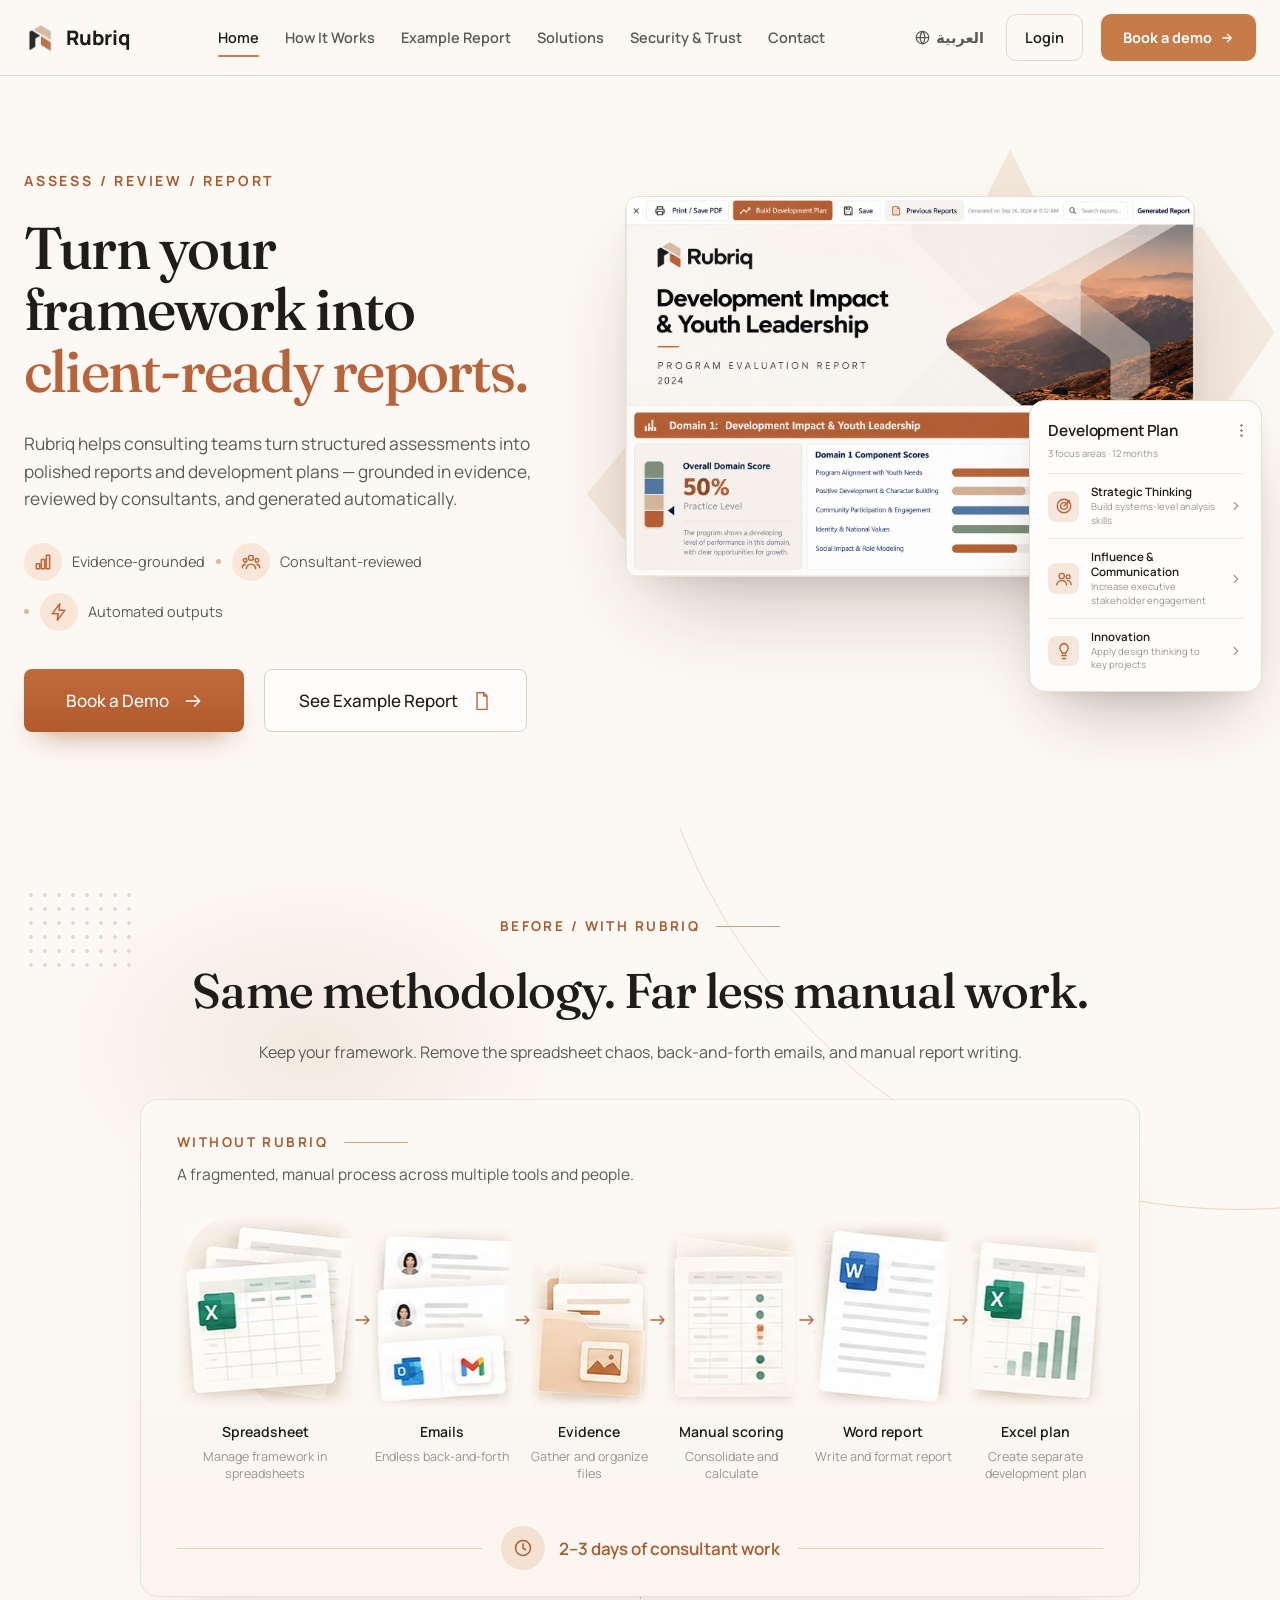
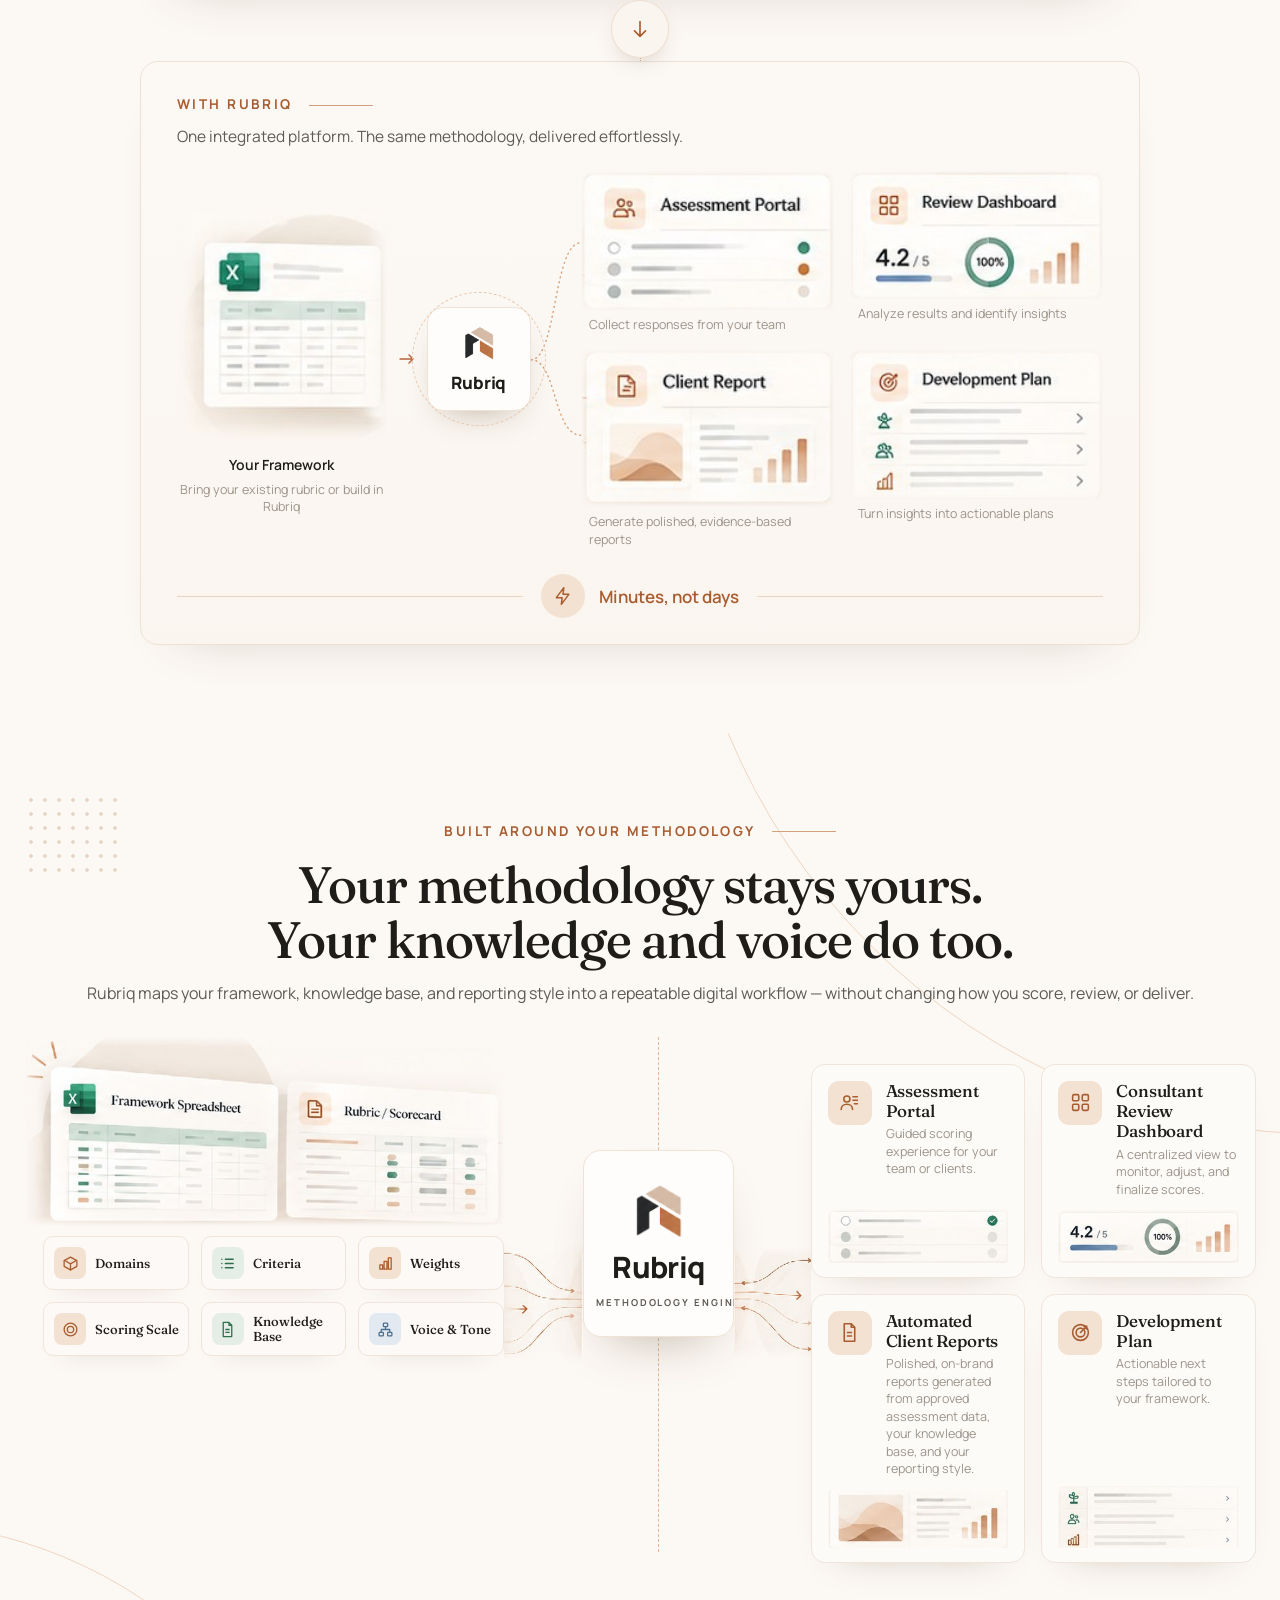
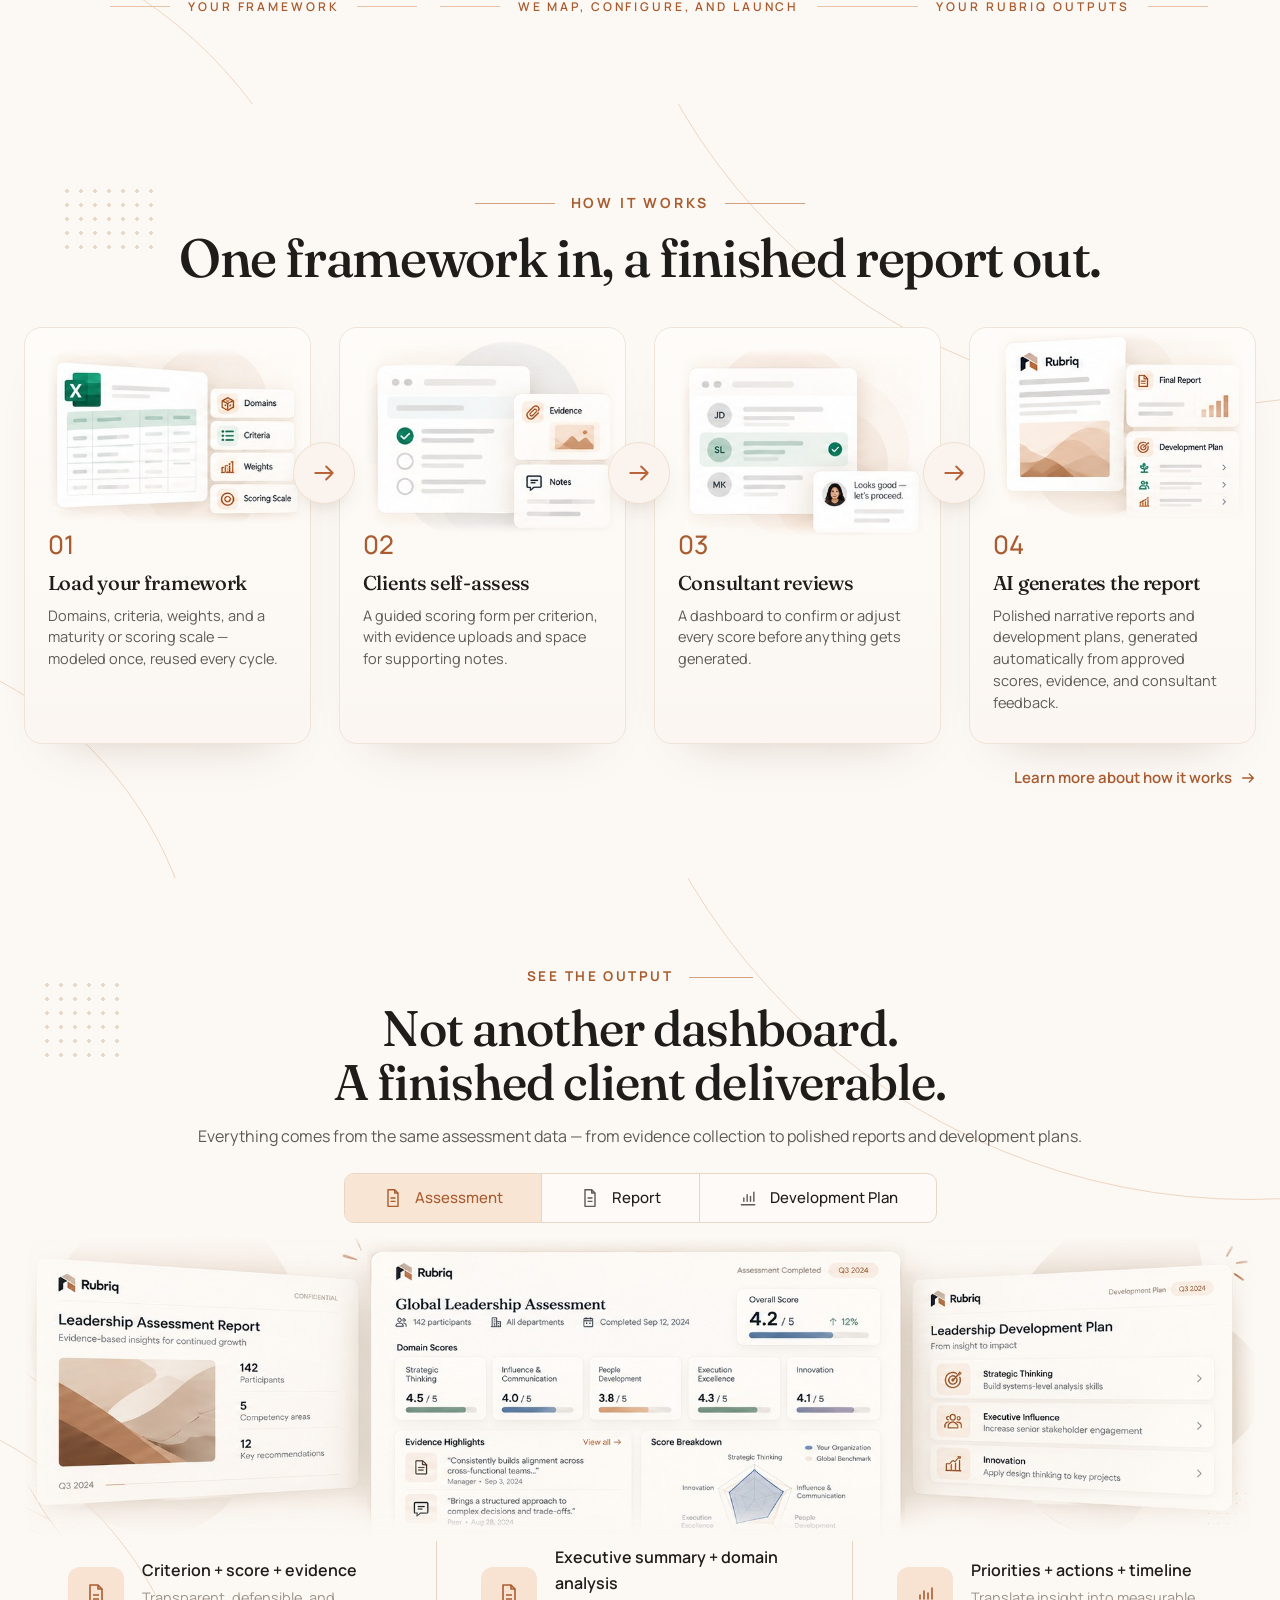
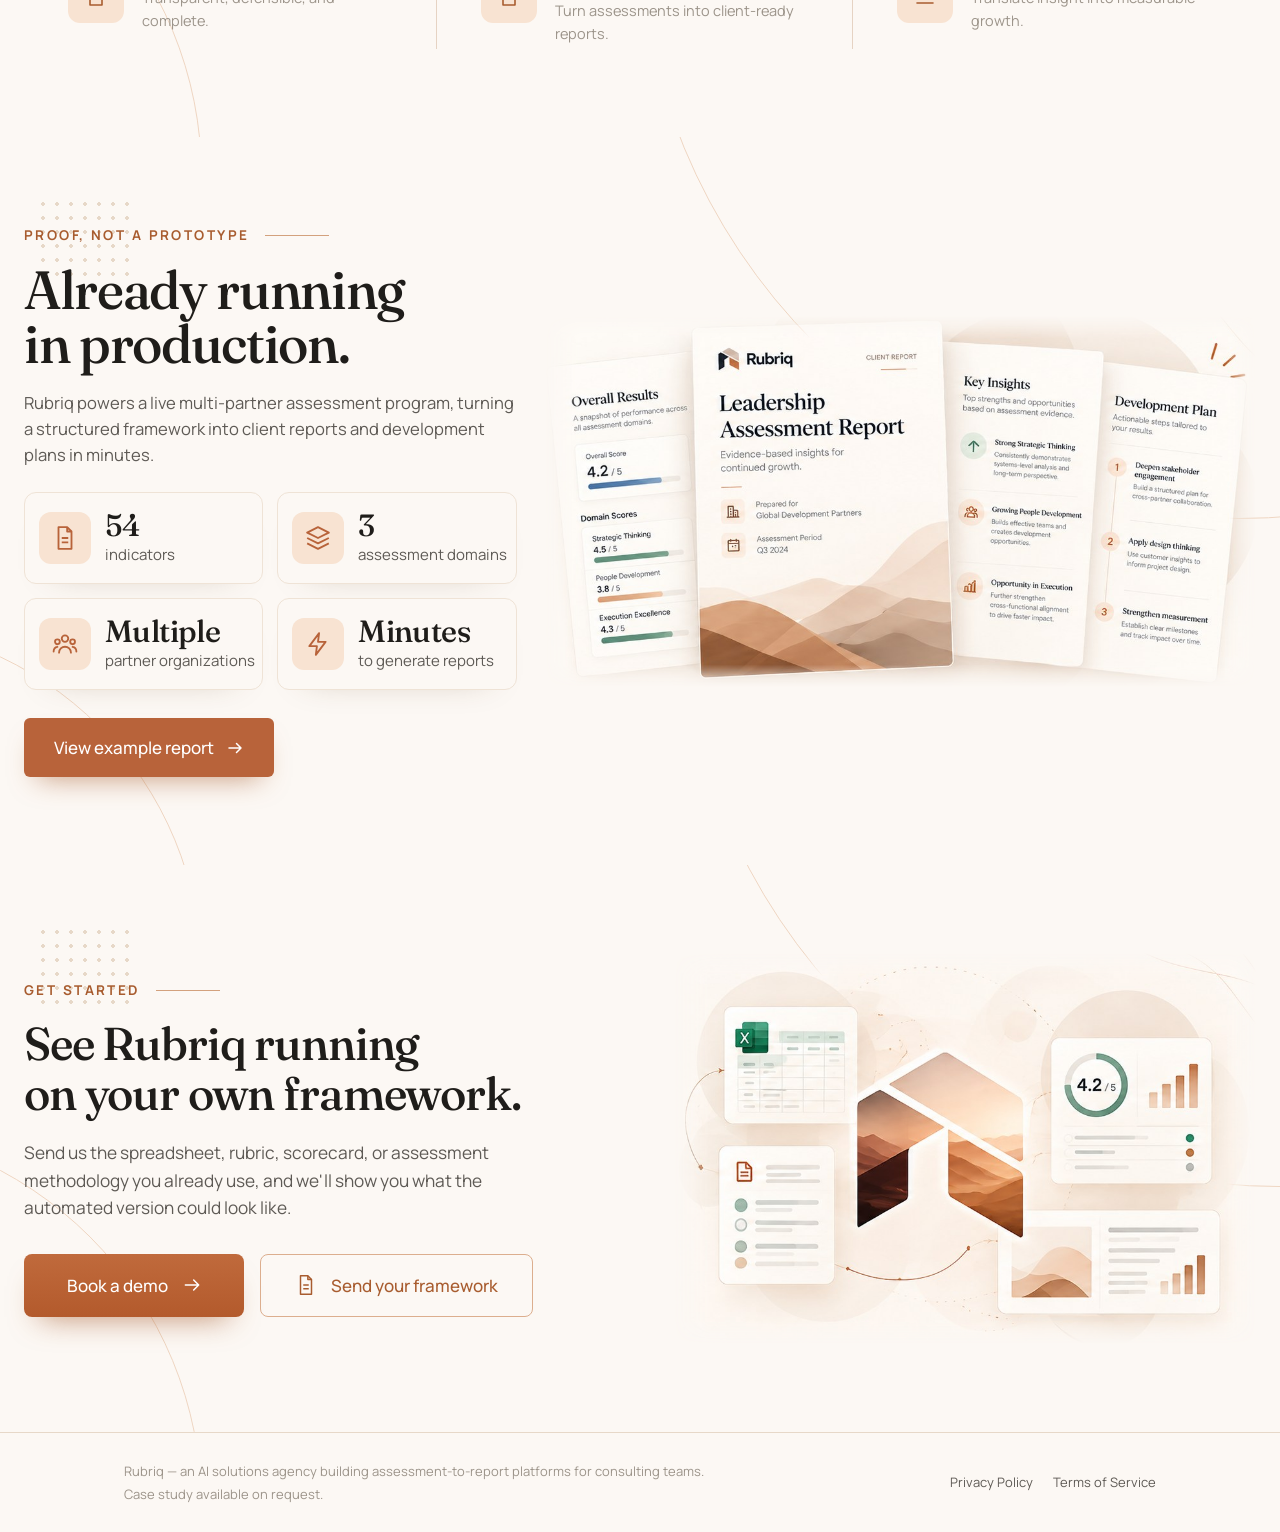
==== commit 5edd8f1d: "Redesign hero, booking and How It Works pages; add Contact page - Home hero rebuilt from the new edi" ====
--- a/index.html
+++ b/index.html
@@ -5,20 +5,21 @@
 <meta name="viewport" content="width=device-width, initial-scale=1">
 <title>Rubriq Platform</title>
 <meta name="description" content="Rubriq is an AI solutions agency building automated assessment-to-report platforms for consulting practices — load any framework, get a finished, data-grounded report in minutes.">
-<link rel="icon" type="image/png" href="logo-icon.png">
+<link rel="icon" type="image/png" href="images/brand/logo-icon.png">
 <link rel="stylesheet" href="site.css">
 </head>
 <body>
 
 <nav>
   <div class="wrap-wide">
-    <a class="brand" href="index.html"><img class="mark" src="logo-icon.png" alt="Rubriq logo"><span data-i18n="brand">Rubriq</span></a>
+    <a class="brand" href="index.html"><img class="mark" src="images/brand/logo-icon.png" alt="Rubriq logo"><span data-i18n="brand">Rubriq</span></a>
     <div class="nav-links" id="navLinks">
       <a href="index.html" data-i18n="navHome">Home</a>
       <a href="how-it-works.html" data-i18n="navHow">How It Works</a>
       <a href="example-report.html" data-i18n="navReport">Example Report</a>
       <a href="solutions.html" data-i18n="navSolutions">Solutions</a>
       <a href="security.html" data-i18n="navSecurity">Security &amp; Trust</a>
+      <a href="contact.html" data-i18n="navContact">Contact</a>
       <a class="nav-login-mobile" href="#" data-i18n="navLogin">Login</a>
     </div>
     <div class="nav-right">
@@ -35,99 +36,28 @@
 <section class="hero">
   <div class="wrap-wide hero-grid">
     <div class="hero-copy">
-      <span class="eyebrow" data-i18n="eyebrow">Assess / Analyze / Develop</span>
-      <h1 data-i18n="h1">Turn any rubric into a self-writing report.</h1>
-      <p class="lede" data-i18n="lede">Rubriq is an AI solutions agency that builds automated assessment-to-report platforms for consulting practices. Plug in your framework — audits, quality reviews, accreditation checklists, compliance scorecards — and we turn raw scores and evidence into a finished, data-grounded report and action plan. No more nights spent writing the same report structure by hand.</p>
-      <p class="scope-note" data-i18n="scopeNote">We build and run the platform. Your team keeps the assessments, the judgment calls, and the client relationships.</p>
+      <span class="eyebrow" data-i18n="eyebrow">Assess / Review / Report</span>
+      <h1 data-i18n="h1">Turn your<br>framework into<br><span class="hero-accent">client-ready reports.</span></h1>
+      <p class="lede" data-i18n="lede">Rubriq helps consulting teams turn structured assessments into polished reports and development plans — grounded in evidence, reviewed by consultants, and generated automatically.</p>
+      <div class="hero-feats">
+        <div class="hero-feat"><span class="hero-feat-ic"><svg width="20" height="20" viewBox="0 0 24 24" fill="none" stroke="currentColor" stroke-width="1.8" stroke-linejoin="round"><path d="M4 20V14h4v6zM10 20V9h4v11zM16 20V4h4v16z"/></svg></span><span data-i18n="heroF1">Evidence-grounded</span></div>
+        <div class="hero-feat"><span class="hero-feat-ic"><svg width="20" height="20" viewBox="0 0 24 24" fill="none" stroke="currentColor" stroke-width="1.7" stroke-linecap="round"><circle cx="12" cy="7" r="3"/><circle cx="5" cy="10" r="2.2"/><circle cx="19" cy="10" r="2.2"/><path d="M6.5 20c0-3 2.5-5.5 5.5-5.5s5.5 2.5 5.5 5.5M1.5 19c0-2.2 1.5-4 3.5-4.3M22.5 19c0-2.2-1.5-4-3.5-4.3"/></svg></span><span data-i18n="heroF2">Consultant-reviewed</span></div>
+        <div class="hero-feat"><span class="hero-feat-ic"><svg width="20" height="20" viewBox="0 0 24 24" fill="none" stroke="currentColor" stroke-width="1.8" stroke-linejoin="round"><path d="M13 2 4 14h7l-1 8 9-12h-7l1-8Z"/></svg></span><span data-i18n="heroF3">Automated outputs</span></div>
+      </div>
       <div class="hero-actions">
-        <a class="btn-primary" href="book.html" data-i18n="heroBtn1">Book a call →</a>
-        <a class="btn-ghost" href="#how" data-i18n="heroBtn2">See it in action</a>
-      </div>
-    </div>
-
-    <div class="hero-visual" dir="ltr">
-      <div class="deco-tri deco-tri-1"></div>
-      <div class="deco-tri deco-tri-2"></div>
-
-      <div class="dash-card dash-main rg">
-        <div class="rg-toolbar">
-          <span class="rg-close"><svg width="11" height="11" viewBox="0 0 24 24" fill="none" stroke="currentColor" stroke-width="2.5" stroke-linecap="round"><path d="M6 6l12 12M18 6 6 18"/></svg></span>
-          <span class="rg-btn rg-hide-xs"><svg width="11" height="11" viewBox="0 0 24 24" fill="none" stroke="currentColor" stroke-width="2" stroke-linejoin="round"><path d="M6 9V3h12v6"/><rect x="3" y="9" width="18" height="8" rx="2"/><path d="M6 14h12v7H6z"/></svg>Print / Save PDF</span>
-          <span class="rg-btn primary"><svg width="11" height="11" viewBox="0 0 24 24" fill="none" stroke="currentColor" stroke-width="2.2" stroke-linecap="round" stroke-linejoin="round"><path d="M3 17l6-6 4 4 8-8"/><path d="M15 7h6v6"/></svg>Build Development Plan</span>
-          <span class="rg-btn rg-hide-sm"><svg width="11" height="11" viewBox="0 0 24 24" fill="none" stroke="currentColor" stroke-width="2" stroke-linejoin="round"><path d="M5 3h11l3 3v15H5z"/><path d="M8 3v5h7V3M8 21v-7h8v7"/></svg>Save</span>
-          <span class="rg-btn soft rg-hide-md"><svg width="11" height="11" viewBox="0 0 24 24" fill="none" stroke="currentColor" stroke-width="2" stroke-linejoin="round"><path d="M14 2H6v20h12V6z"/><path d="M14 2v4h4M9 12h6M9 16h6"/></svg>Previous Reports</span>
-          <span class="rg-btn icon rg-hide-md"><svg width="11" height="11" viewBox="0 0 24 24" fill="none" stroke="currentColor" stroke-width="2.2" stroke-linecap="round"><circle cx="11" cy="11" r="7"/><path d="m20 20-4-4"/></svg></span>
-          <span class="rg-doc-title">Generated Report</span>
-        </div>
-
-        <div class="rg-cover">
-          <div class="rg-photo"></div>
-          <div class="rg-cover-copy">
-            <div class="rg-logo"><img src="logo-icon.png" alt=""><span>Rubriq</span></div>
-            <div class="rg-h">Development Impact<br>&amp; Youth Leadership</div>
-            <div class="rg-rule"></div>
-            <div class="rg-sub">Program Evaluation Report<br>2024</div>
-          </div>
-        </div>
-
-        <div class="rg-domain">
-          <svg width="13" height="13" viewBox="0 0 24 24" fill="none" stroke="currentColor" stroke-width="2.6" stroke-linecap="round"><path d="M4 21v-6M9.5 21V9M15 21v-9M20.5 21V4"/></svg>
-          <b>Domain 1:&nbsp; Development Impact &amp; Youth Leadership</b>
-          <span class="rg-domain-score"><span class="rg-sep">—</span><b>50.4%</b>— Practice Level</span>
-        </div>
-
-        <div class="rg-panels">
-          <div class="rg-overall">
-            <div class="rg-scale"><i style="background:#7d8c6f"></i><i style="background:#4f6f9a"></i><i style="background:#d6b394"></i><i style="background:#b8633a"></i></div>
-            <div>
-              <div class="rg-ov-title">Overall Domain Score</div>
-              <div class="rg-ov-num">50%</div>
-              <div class="rg-ov-level">Practice Level</div>
-              <p>The program shows a developing level of performance in this domain, with clear opportunities for growth.</p>
-            </div>
-          </div>
-          <div class="rg-comp">
-            <div class="rg-comp-title">Domain 1 Component Scores</div>
-            <div class="rg-row"><span>Program Alignment with Youth Needs</span><div class="rg-track"><i style="width:55%;background:#b8633a"></i></div><b>55.0%</b></div>
-            <div class="rg-row"><span>Positive Development &amp; Character Building</span><div class="rg-track"><i style="width:36.3%;background:#d6b394"></i></div><b>36.3%</b></div>
-            <div class="rg-row"><span>Community Participation &amp; Engagement</span><div class="rg-track"><i style="width:66.3%;background:#4f6f9a"></i></div><b>66.3%</b></div>
-            <div class="rg-row"><span>Identity &amp; National Values</span><div class="rg-track"><i style="width:67.5%;background:#7d8c6f"></i></div><b>67.5%</b></div>
-            <div class="rg-row"><span>Social Impact &amp; Role Modeling</span><div class="rg-track"><i style="width:31.3%;background:#b8633a"></i></div><b>31.3%</b></div>
-          </div>
-        </div>
-      </div>
-
-      <div class="dash-card dash-report">
-        <div class="dash-report-top">
-          <div class="dash-brand" style="font-size:12px"><img src="logo-icon.png" alt="" style="width:16px;height:16px"><span>Rubriq</span></div>
-          <span class="dash-tag">SAMPLE</span>
-        </div>
-        <h5>Leadership Assessment Report</h5>
-        <p>Evidence-based insights for continued growth</p>
-        <div class="dash-report-img"></div>
-        <div class="dash-report-meta">
-          <div><b>142</b><span>Participants</span></div>
-          <div><b>5</b><span>Competencies</span></div>
-          <div><b>12</b><span>Recommendations</span></div>
-        </div>
-      </div>
-
-      <div class="dash-card dash-devplan">
-        <div class="dash-devplan-head">
-          <div><h5>Development Plan</h5><span>3 focus areas · 12 months</span></div>
-        </div>
-        <div class="dash-devplan-item">
-          <span class="ic"><svg width="11" height="11" viewBox="0 0 24 24" fill="none" stroke="currentColor" stroke-width="2"><circle cx="12" cy="12" r="9"/><circle cx="12" cy="12" r="4"/></svg></span>
-          <div><b>Strategic Thinking</b><small>Build systems-level analysis skills</small></div>
-        </div>
-        <div class="dash-devplan-item">
-          <span class="ic"><svg width="11" height="11" viewBox="0 0 24 24" fill="none" stroke="currentColor" stroke-width="2"><circle cx="9" cy="8" r="3.5"/><path d="M2 20c0-4 3-6 7-6s7 2 7 6"/><circle cx="18" cy="9" r="2.5"/><path d="M16 20c0-2.5 1.5-4 4-4"/></svg></span>
-          <div><b>Influence &amp; Communication</b><small>Increase executive stakeholder engagement</small></div>
-        </div>
-        <div class="dash-devplan-item">
-          <span class="ic"><svg width="11" height="11" viewBox="0 0 24 24" fill="none" stroke="currentColor" stroke-width="2"><path d="M9 18h6M10 22h4M12 2a6 6 0 0 0-4 10c1 1 1.5 2 1.5 3h5c0-1 .5-2 1.5-3a6 6 0 0 0-4-10Z"/></svg></span>
-          <div><b>Innovation</b><small>Apply design thinking to key projects</small></div>
-        </div>
+        <a class="cta-btn primary" href="book.html"><span data-i18n="heroBtn1">Book a Demo</span><svg width="20" height="20" viewBox="0 0 24 24" fill="none" stroke="currentColor" stroke-width="1.8" stroke-linecap="round" stroke-linejoin="round"><path d="M4 12h16M14 6l6 6-6 6"/></svg></a>
+        <a class="cta-btn outline-dark" href="#output"><span data-i18n="heroBtn2">See Example Report</span><svg width="20" height="20" viewBox="0 0 24 24" fill="none" stroke="currentColor" stroke-width="1.7" stroke-linejoin="round"><path d="M14 2H6v20h12V6z"/><path d="M14 2v4h4"/></svg></a>
+      </div>
+    </div>
+    <div class="hero-visual">
+      <span class="hero-shape top"></span><span class="hero-shape right"></span><span class="hero-shape left"></span>
+      <img class="hero-report" src="images/hero/report-page.jpg" width="1536" height="1024" data-i18n-alt="heroAlt" alt="Sample generated report: the Development Impact &amp; Youth Leadership cover, domain scores, and component scores">
+      <div class="hero-plan" dir="ltr" aria-hidden="true">
+        <div class="hero-plan-head"><b>Development Plan</b><i></i></div>
+        <small>3 focus areas · 12 months</small>
+        <div class="hero-plan-item"><span><svg width="18" height="18" viewBox="0 0 24 24" fill="none" stroke="currentColor" stroke-width="1.8" stroke-linecap="round"><circle cx="12" cy="12" r="9"/><circle cx="12" cy="12" r="4.5"/><path d="m12 12 7-7M16 5h3v3"/></svg></span><div><strong>Strategic Thinking</strong><em>Build systems-level analysis skills</em></div><svg width="14" height="14" viewBox="0 0 24 24" fill="none" stroke="currentColor" stroke-width="2" stroke-linecap="round"><path d="m9 6 6 6-6 6"/></svg></div>
+        <div class="hero-plan-item"><span><svg width="18" height="18" viewBox="0 0 24 24" fill="none" stroke="currentColor" stroke-width="1.8" stroke-linecap="round"><circle cx="9" cy="8" r="3.5"/><path d="M2.5 20c0-3.6 2.9-6 6.5-6s6.5 2.4 6.5 6"/><circle cx="17.5" cy="9" r="2.5"/><path d="M16.5 14.2c2.9.3 5 2.4 5 5.3"/></svg></span><div><strong>Influence &amp; Communication</strong><em>Increase executive stakeholder engagement</em></div><svg width="14" height="14" viewBox="0 0 24 24" fill="none" stroke="currentColor" stroke-width="2" stroke-linecap="round"><path d="m9 6 6 6-6 6"/></svg></div>
+        <div class="hero-plan-item"><span><svg width="18" height="18" viewBox="0 0 24 24" fill="none" stroke="currentColor" stroke-width="1.8" stroke-linecap="round" stroke-linejoin="round"><path d="M9 18h6M10 22h4M12 2a6 6 0 0 0-4 10c1 1 1.5 2 1.5 3h5c0-1 .5-2 1.5-3a6 6 0 0 0-4-10Z"/></svg></span><div><strong>Innovation</strong><em>Apply design thinking to key projects</em></div><svg width="14" height="14" viewBox="0 0 24 24" fill="none" stroke="currentColor" stroke-width="2" stroke-linecap="round"><path d="m9 6 6 6-6 6"/></svg></div>
       </div>
     </div>
   </div>
@@ -147,12 +77,12 @@
         <div class="kicker-rule"><span class="kicker" data-i18n="baWithoutKicker">Without Rubriq</span><span class="rule"></span></div>
         <p class="ba-panel-p" data-i18n="baWithoutP">A fragmented, manual process across multiple tools and people.</p>
         <div class="ba-steps">
-          <div class="ba-step" style="flex:176 1 0"><div class="ba-step-art"><img src="ba-sheet.jpg" alt="" width="176" height="192"><i class="ba-arrow"></i></div><b data-i18n="baS1h">Spreadsheet</b><span data-i18n="baS1p">Manage framework in spreadsheets</span></div>
-          <div class="ba-step" style="flex:143 1 0"><div class="ba-step-art"><img src="ba-emails.jpg" alt="" width="143" height="180"><i class="ba-arrow"></i></div><b data-i18n="baS2h">Emails</b><span data-i18n="baS2p">Endless back-and-forth</span></div>
-          <div class="ba-step" style="flex:119 1 0"><div class="ba-step-art"><img src="ba-evidence.jpg" alt="" width="119" height="146"><i class="ba-arrow"></i></div><b data-i18n="baS3h">Evidence</b><span data-i18n="baS3p">Gather and organize files</span></div>
-          <div class="ba-step" style="flex:132 1 0"><div class="ba-step-art"><img src="ba-scoring.jpg" alt="" width="132" height="178"><i class="ba-arrow"></i></div><b data-i18n="baS4h">Manual scoring</b><span data-i18n="baS4p">Consolidate and calculate</span></div>
-          <div class="ba-step" style="flex:138 1 0"><div class="ba-step-art"><img src="ba-word.jpg" alt="" width="138" height="186"><i class="ba-arrow"></i></div><b data-i18n="baS5h">Word report</b><span data-i18n="baS5p">Write and format report</span></div>
-          <div class="ba-step" style="flex:134 1 0"><div class="ba-step-art"><img src="ba-plan.jpg" alt="" width="134" height="174"></div><b data-i18n="baS6h">Excel plan</b><span data-i18n="baS6p">Create separate development plan</span></div>
+          <div class="ba-step" style="flex:176 1 0"><div class="ba-step-art"><img src="images/before-after/spreadsheet.jpg" alt="" width="176" height="192"><i class="ba-arrow"></i></div><b data-i18n="baS1h">Spreadsheet</b><span data-i18n="baS1p">Manage framework in spreadsheets</span></div>
+          <div class="ba-step" style="flex:143 1 0"><div class="ba-step-art"><img src="images/before-after/emails.jpg" alt="" width="143" height="180"><i class="ba-arrow"></i></div><b data-i18n="baS2h">Emails</b><span data-i18n="baS2p">Endless back-and-forth</span></div>
+          <div class="ba-step" style="flex:119 1 0"><div class="ba-step-art"><img src="images/before-after/evidence.jpg" alt="" width="119" height="146"><i class="ba-arrow"></i></div><b data-i18n="baS3h">Evidence</b><span data-i18n="baS3p">Gather and organize files</span></div>
+          <div class="ba-step" style="flex:132 1 0"><div class="ba-step-art"><img src="images/before-after/manual-scoring.jpg" alt="" width="132" height="178"><i class="ba-arrow"></i></div><b data-i18n="baS4h">Manual scoring</b><span data-i18n="baS4p">Consolidate and calculate</span></div>
+          <div class="ba-step" style="flex:138 1 0"><div class="ba-step-art"><img src="images/before-after/word-report.jpg" alt="" width="138" height="186"><i class="ba-arrow"></i></div><b data-i18n="baS5h">Word report</b><span data-i18n="baS5p">Write and format report</span></div>
+          <div class="ba-step" style="flex:134 1 0"><div class="ba-step-art"><img src="images/before-after/excel-plan.jpg" alt="" width="134" height="174"></div><b data-i18n="baS6h">Excel plan</b><span data-i18n="baS6p">Create separate development plan</span></div>
         </div>
         <div class="ba-foot">
           <div class="ba-foot-pill">
@@ -168,15 +98,15 @@
         <div class="kicker-rule"><span class="kicker" data-i18n="baWithKicker">With Rubriq</span><span class="rule"></span></div>
         <p class="ba-panel-p" data-i18n="baWithP">One integrated platform. The same methodology, delivered effortlessly.</p>
         <div class="ba-flow">
-          <div class="ba-fw"><img src="ba-framework.jpg" alt="" width="168" height="190"><b data-i18n="baFwH">Your Framework</b><span data-i18n="baFwP">Bring your existing rubric or build in Rubriq</span></div>
+          <div class="ba-fw"><img src="images/before-after/your-framework.jpg" alt="" width="168" height="190"><b data-i18n="baFwH">Your Framework</b><span data-i18n="baFwP">Bring your existing rubric or build in Rubriq</span></div>
           <i class="ba-arrow"></i>
-          <div class="ba-logo" dir="ltr"><img src="logo-icon.png" alt=""><span>Rubriq</span></div>
+          <div class="ba-logo" dir="ltr"><img src="images/brand/logo-icon.png" alt=""><span>Rubriq</span></div>
           <svg class="ba-conn" viewBox="0 0 50 100" preserveAspectRatio="none" fill="none" stroke="#d6a27c" stroke-width="1.4" stroke-linecap="round" stroke-dasharray="1 4"><path vector-effect="non-scaling-stroke" d="M0 50C26 50 22 19 50 19"/><path vector-effect="non-scaling-stroke" d="M0 50C26 50 22 70 50 70"/></svg>
           <div class="ba-cards">
-            <div class="ba-card"><img src="ba-portal.jpg" alt="" width="196" height="108"><p data-i18n="baC1">Collect responses from your team</p></div>
-            <div class="ba-card"><img src="ba-review.jpg" alt="" width="213" height="108"><p data-i18n="baC2">Analyze results and identify insights</p></div>
-            <div class="ba-card"><img src="ba-report.jpg" alt="" width="196" height="122"><p data-i18n="baC3">Generate polished, evidence-based reports</p></div>
-            <div class="ba-card"><img src="ba-devplan.jpg" alt="" width="213" height="126"><p data-i18n="baC4">Turn insights into actionable plans</p></div>
+            <div class="ba-card"><img src="images/before-after/assessment-portal.jpg" alt="" width="196" height="108"><p data-i18n="baC1">Collect responses from your team</p></div>
+            <div class="ba-card"><img src="images/before-after/review-dashboard.jpg" alt="" width="213" height="108"><p data-i18n="baC2">Analyze results and identify insights</p></div>
+            <div class="ba-card"><img src="images/before-after/client-report.jpg" alt="" width="196" height="122"><p data-i18n="baC3">Generate polished, evidence-based reports</p></div>
+            <div class="ba-card"><img src="images/before-after/development-plan.jpg" alt="" width="213" height="126"><p data-i18n="baC4">Turn insights into actionable plans</p></div>
           </div>
         </div>
         <div class="ba-foot">
@@ -201,7 +131,7 @@
 
     <div class="me-diagram">
       <div class="me-col">
-        <img class="me-docs" src="me-docs.jpg" alt="" width="668" height="264">
+        <img class="me-docs" src="images/methodology/framework-docs.jpg" alt="" width="668" height="264">
         <div class="me-chips">
           <div class="me-chip"><span class="me-ic"><svg width="19" height="19" viewBox="0 0 24 24" fill="none" stroke="currentColor" stroke-width="1.8" stroke-linejoin="round"><path d="M21 16V8l-9-5-9 5v8l9 5 9-5Z"/><path d="m3.3 7.5 8.7 5 8.7-5M12 22V12.5"/></svg></span><span data-i18n="meChip1">Domains</span></div>
           <div class="me-chip"><span class="me-ic green"><svg width="19" height="19" viewBox="0 0 24 24" fill="none" stroke="currentColor" stroke-width="2" stroke-linecap="round"><path d="M9 6h11M9 12h11M9 18h11M4 6h.01M4 12h.01M4 18h.01"/></svg></span><span data-i18n="meChip2">Criteria</span></div>
@@ -213,32 +143,32 @@
         <div class="me-label" data-i18n="meLabelFw">Your framework</div>
       </div>
 
-      <div class="me-col me-conn"><img src="me-conn-in.jpg" alt="" width="138" height="204"></div>
+      <div class="me-col me-conn"><img src="images/methodology/arrows-in.jpg" alt="" width="138" height="204"></div>
 
       <div class="me-col me-center">
-        <div class="me-engine" dir="ltr"><img src="logo-icon.png" alt=""><b>Rubriq</b><small data-i18n="meEngine">Methodology engine</small></div>
+        <div class="me-engine" dir="ltr"><img src="images/brand/logo-icon.png" alt=""><b>Rubriq</b><small data-i18n="meEngine">Methodology engine</small></div>
         <div class="me-label" data-i18n="meLabelMid">We map, configure, and launch</div>
       </div>
 
-      <div class="me-col me-conn"><img src="me-conn-out.jpg" alt="" width="134" height="194"></div>
+      <div class="me-col me-conn"><img src="images/methodology/arrows-out.jpg" alt="" width="134" height="194"></div>
 
       <div class="me-col">
         <div class="me-outs">
           <div class="me-out">
             <div class="me-out-head"><span class="me-ic"><svg width="21" height="21" viewBox="0 0 24 24" fill="none" stroke="currentColor" stroke-width="1.8" stroke-linecap="round"><circle cx="9" cy="8" r="3.5"/><path d="M2.5 20c0-3.6 2.9-6 6.5-6s6.5 2.4 6.5 6"/><path d="M16 5.5h5M16 9.5h5M17.5 13.5H21"/></svg></span><div><h3 data-i18n="meO1h">Assessment Portal</h3><p data-i18n="meO1p">Guided scoring experience for your team or clients.</p></div></div>
-            <img src="me-portal.jpg" alt="" width="294" height="88">
+            <img src="images/methodology/assessment-portal.jpg" alt="" width="294" height="88">
           </div>
           <div class="me-out">
             <div class="me-out-head"><span class="me-ic"><svg width="21" height="21" viewBox="0 0 24 24" fill="none" stroke="currentColor" stroke-width="1.8"><rect x="3" y="3" width="7" height="7" rx="1.5"/><rect x="14" y="3" width="7" height="7" rx="1.5"/><rect x="3" y="14" width="7" height="7" rx="1.5"/><rect x="14" y="14" width="7" height="7" rx="1.5"/></svg></span><div><h3 data-i18n="meO2h">Consultant Review Dashboard</h3><p data-i18n="meO2p">A centralized view to monitor, adjust, and finalize scores.</p></div></div>
-            <img src="me-review.jpg" alt="" width="304" height="88">
+            <img src="images/methodology/review-dashboard.jpg" alt="" width="304" height="88">
           </div>
           <div class="me-out">
             <div class="me-out-head"><span class="me-ic"><svg width="21" height="21" viewBox="0 0 24 24" fill="none" stroke="currentColor" stroke-width="1.8" stroke-linejoin="round"><path d="M14 2H6v20h12V6z"/><path d="M14 2v4h4M9 12h6M9 16h6"/></svg></span><div><h3 data-i18n="meO3h">Automated Client Reports</h3><p data-i18n="meO3p">Polished, on-brand reports generated from approved assessment data, your knowledge base, and your reporting style.</p></div></div>
-            <img src="me-report.jpg" alt="" width="294" height="94">
+            <img src="images/methodology/client-reports.jpg" alt="" width="294" height="94">
           </div>
           <div class="me-out">
             <div class="me-out-head"><span class="me-ic"><svg width="21" height="21" viewBox="0 0 24 24" fill="none" stroke="currentColor" stroke-width="1.8" stroke-linecap="round"><circle cx="12" cy="12" r="9"/><circle cx="12" cy="12" r="5"/><path d="m12 12 7-7M16 5h3v3"/></svg></span><div><h3 data-i18n="meO4h">Development Plan</h3><p data-i18n="meO4p">Actionable next steps tailored to your framework.</p></div></div>
-            <img src="me-devplan.jpg" alt="" width="304" height="104">
+            <img src="images/methodology/development-plan.jpg" alt="" width="304" height="104">
           </div>
         </div>
         <div class="me-label" data-i18n="meLabelOut">Your Rubriq outputs</div>
@@ -256,7 +186,7 @@
     </div>
     <div class="steps-row">
       <div class="step-card">
-        <div class="step-art" style="--x:7.9%;--y:10%;--w:90%"><img src="hw-1.jpg" alt="" width="390" height="268"><span class="step-arrow"><svg width="26" height="26" viewBox="0 0 24 24" fill="none" stroke="currentColor" stroke-width="1.8" stroke-linecap="round" stroke-linejoin="round"><path d="M4 12h16M14 6l6 6-6 6"/></svg></span></div>
+        <div class="step-art" style="--x:7.9%;--y:10%;--w:90%"><img src="images/how-it-works/step-1-framework.jpg" alt="" width="390" height="268"><span class="step-arrow"><svg width="26" height="26" viewBox="0 0 24 24" fill="none" stroke="currentColor" stroke-width="1.8" stroke-linecap="round" stroke-linejoin="round"><path d="M4 12h16M14 6l6 6-6 6"/></svg></span></div>
         <div class="step-body">
           <div class="step-num">01</div>
           <h3 data-i18n="step1h">Load your framework</h3>
@@ -264,7 +194,7 @@
         </div>
       </div>
       <div class="step-card">
-        <div class="step-art" style="--x:8.9%;--y:4.3%;--w:88%"><img src="hw-2.jpg" alt="" width="375" height="293"><span class="step-arrow"><svg width="26" height="26" viewBox="0 0 24 24" fill="none" stroke="currentColor" stroke-width="1.8" stroke-linecap="round" stroke-linejoin="round"><path d="M4 12h16M14 6l6 6-6 6"/></svg></span></div>
+        <div class="step-art" style="--x:8.9%;--y:4.3%;--w:88%"><img src="images/how-it-works/step-2-self-assess.jpg" alt="" width="375" height="293"><span class="step-arrow"><svg width="26" height="26" viewBox="0 0 24 24" fill="none" stroke="currentColor" stroke-width="1.8" stroke-linecap="round" stroke-linejoin="round"><path d="M4 12h16M14 6l6 6-6 6"/></svg></span></div>
         <div class="step-body">
           <div class="step-num">02</div>
           <h3 data-i18n="step2h">Clients self-assess</h3>
@@ -272,7 +202,7 @@
         </div>
       </div>
       <div class="step-card">
-        <div class="step-art" style="--x:8.6%;--y:10%;--w:85.9%"><img src="hw-3.jpg" alt="" width="360" height="276"><span class="step-arrow"><svg width="26" height="26" viewBox="0 0 24 24" fill="none" stroke="currentColor" stroke-width="1.8" stroke-linecap="round" stroke-linejoin="round"><path d="M4 12h16M14 6l6 6-6 6"/></svg></span></div>
+        <div class="step-art" style="--x:8.6%;--y:10%;--w:85.9%"><img src="images/how-it-works/step-3-review.jpg" alt="" width="360" height="276"><span class="step-arrow"><svg width="26" height="26" viewBox="0 0 24 24" fill="none" stroke="currentColor" stroke-width="1.8" stroke-linecap="round" stroke-linejoin="round"><path d="M4 12h16M14 6l6 6-6 6"/></svg></span></div>
         <div class="step-body">
           <div class="step-num">03</div>
           <h3 data-i18n="step3h">Consultant reviews</h3>
@@ -280,7 +210,7 @@
         </div>
       </div>
       <div class="step-card">
-        <div class="step-art" style="--x:9%;--y:2%;--w:87%"><img src="hw-4.jpg" alt="" width="395" height="298"></div>
+        <div class="step-art" style="--x:9%;--y:2%;--w:87%"><img src="images/how-it-works/step-4-report.jpg" alt="" width="395" height="298"></div>
         <div class="step-body">
           <div class="step-num">04</div>
           <h3 data-i18n="step4h">AI generates the report</h3>
@@ -310,9 +240,9 @@
     </div>
 
     <div class="no-cards" dir="ltr">
-      <div class="no-card" id="no-card-report" role="tabpanel"><img src="no-report.jpg" width="524" height="458" data-i18n-alt="noAlt2" alt="Sample Leadership Assessment Report cover with participants, competency areas, and recommendations"></div>
-      <div class="no-card is-active" id="no-card-assessment" role="tabpanel"><img src="no-assessment.jpg" width="820" height="458" data-i18n-alt="noAlt1" alt="Sample completed assessment with overall score, domain scores, evidence highlights, and score breakdown"></div>
-      <div class="no-card" id="no-card-plan" role="tabpanel"><img src="no-devplan.jpg" width="536" height="458" data-i18n-alt="noAlt3" alt="Sample Leadership Development Plan with three focus areas"></div>
+      <div class="no-card" id="no-card-report" role="tabpanel"><img src="images/output/report-card.jpg" width="524" height="458" data-i18n-alt="noAlt2" alt="Sample Leadership Assessment Report cover with participants, competency areas, and recommendations"></div>
+      <div class="no-card is-active" id="no-card-assessment" role="tabpanel"><img src="images/output/assessment-card.jpg" width="820" height="458" data-i18n-alt="noAlt1" alt="Sample completed assessment with overall score, domain scores, evidence highlights, and score breakdown"></div>
+      <div class="no-card" id="no-card-plan" role="tabpanel"><img src="images/output/development-plan-card.jpg" width="536" height="458" data-i18n-alt="noAlt3" alt="Sample Leadership Development Plan with three focus areas"></div>
     </div>
 
     <div class="no-feats">
@@ -337,9 +267,9 @@
           <div class="pr-stat"><span class="pr-stat-ic"><svg width="26" height="26" viewBox="0 0 24 24" fill="none" stroke="currentColor" stroke-width="1.7" stroke-linecap="round"><circle cx="12" cy="7" r="3"/><circle cx="5" cy="10" r="2.2"/><circle cx="19" cy="10" r="2.2"/><path d="M6.5 20c0-3 2.5-5.5 5.5-5.5s5.5 2.5 5.5 5.5M1.5 19c0-2.2 1.5-4 3.5-4.3M22.5 19c0-2.2-1.5-4-3.5-4.3"/></svg></span><div><b data-i18n="pr3n">Multiple</b><span data-i18n="pr3l">partner organizations</span></div></div>
           <div class="pr-stat"><span class="pr-stat-ic"><svg width="26" height="26" viewBox="0 0 24 24" fill="none" stroke="currentColor" stroke-width="1.7" stroke-linejoin="round"><path d="M13 2 4 14h7l-1 8 9-12h-7l1-8Z"/></svg></span><div><b data-i18n="pr4n">Minutes</b><span data-i18n="pr4l">to generate reports</span></div></div>
         </div>
-        <a class="pr-btn" href="example-report.html"><span data-i18n="prBtn">View example report</span><svg width="18" height="18" viewBox="0 0 24 24" fill="none" stroke="currentColor" stroke-width="2" stroke-linecap="round" stroke-linejoin="round"><path d="M4 12h16M14 6l6 6-6 6"/></svg></a>
-      </div>
-      <img class="pr-art" src="proof-reports.jpg" width="1100" height="574" data-i18n-alt="prAlt" alt="Sample client report pages: overall results, the report cover, key insights, and a development plan">
+        <a class="pr-btn" href="#output"><span data-i18n="prBtn">View example report</span><svg width="18" height="18" viewBox="0 0 24 24" fill="none" stroke="currentColor" stroke-width="2" stroke-linecap="round" stroke-linejoin="round"><path d="M4 12h16M14 6l6 6-6 6"/></svg></a>
+      </div>
+      <img class="pr-art" src="images/proof/report-pages.jpg" width="1100" height="574" data-i18n-alt="prAlt" alt="Sample client report pages: overall results, the report cover, key insights, and a development plan">
     </div>
   </div>
 </section>
@@ -357,7 +287,7 @@
           <a class="cta-btn ghost" id="sendFramework" href="mailto:adas.abdulmajeed@gmail.com"><svg width="22" height="22" viewBox="0 0 24 24" fill="none" stroke="currentColor" stroke-width="1.6" stroke-linejoin="round"><path d="M14 2H6v20h12V6z"/><path d="M14 2v4h4M9 12h6M9 16h6"/></svg><span data-i18n="ctaBtn2">Send your framework</span></a>
         </div>
       </div>
-      <img class="cta-art" src="cta-art.jpg" alt="" width="910" height="610">
+      <img class="cta-art" src="images/get-started/illustration.jpg" alt="" width="910" height="610">
     </div>
   </div>
 
--- a/site.css
+++ b/site.css
@@ -17,7 +17,7 @@
   h1,h2,h3{font-family:'Manrope',system-ui,sans-serif;font-weight:800;color:var(--ink);margin:0;text-wrap:balance;letter-spacing:-.01em}
   p{margin:0}
   .wrap{max-width:1080px;margin:0 auto;padding-inline:24px}
-  .wrap-wide{max-width:1280px;margin:0 auto;padding-inline:24px}
+  .wrap-wide{max-width:1480px;margin:0 auto;padding-inline:24px}
   section{padding-block:88px}
   @media (max-width:640px){section{padding-block:56px}}
 
@@ -44,101 +44,65 @@
   .lang-toggle:hover{color:var(--ink)}
 
   /* ---------- hero ---------- */
-  .hero{padding-block:36px 220px;overflow:hidden}
-  @media (max-width:960px){.hero{padding-block:24px 40px}}
-  .hero-grid{display:grid;grid-template-columns:1fr 1fr;gap:40px;align-items:center}
-  @media (max-width:960px){.hero-grid{grid-template-columns:1fr}}
-  .hero-copy{transform:translateY(40px)}
+  .hero{position:relative;overflow:hidden;padding-block:94px 96px}
+  .hero::before{content:"";position:absolute;width:1400px;height:1400px;left:-1150px;bottom:-1240px;border-radius:50%;border:1px solid #e3b493;pointer-events:none}
+  .hero-grid{position:relative;display:grid;grid-template-columns:minmax(0,44fr) minmax(0,56fr);gap:44px;align-items:start}
   .eyebrow{display:block;font-size:13.5px;font-weight:700;letter-spacing:.14em;text-transform:uppercase;color:var(--brand-d);margin-bottom:16px}
-  .hero h1{font-size:clamp(32px,3.4vw,46px);font-weight:800;letter-spacing:-.01em;max-width:15ch}
-  .hero .lede{margin-top:18px;font-size:17px;color:var(--ink-soft);max-width:52ch}
-  .hero .scope-note{margin-top:10px;font-size:14px;color:var(--muted);max-width:52ch}
-  .hero-actions{display:flex;gap:14px;flex-wrap:wrap;margin-top:26px}
   .btn-primary,.btn-ghost{font:inherit;font-weight:700;font-size:16px;padding:15px 28px;border-radius:12px;cursor:pointer;text-decoration:none;display:inline-flex;align-items:center;gap:8px}
   .btn-primary{background:var(--brand);color:#fff;border:1px solid var(--brand)}
   .btn-ghost{background:transparent;color:var(--ink);border:1px solid var(--line)}
-
-  /* ---------- hero dashboard illustration ---------- */
-  .hero-visual{position:relative;min-height:340px}
-  @media (max-width:960px){.hero-visual{margin-top:32px;min-height:0}}
-  .deco-tri{position:absolute;z-index:0;opacity:.55}
-  .deco-tri-1{width:180px;height:180px;background:var(--accent);clip-path:polygon(0 100%,100% 100%,50% 0);top:-45px;right:60px;opacity:.35}
-  .deco-tri-2{width:135px;height:135px;background:var(--brand-l);clip-path:polygon(0 0,100% 0,0 100%);bottom:-34px;left:-34px;opacity:.6}
-  .dash-card{background:#fffdfb;border:1px solid var(--line);border-radius:16px;box-shadow:0 24px 60px -24px rgba(38,28,18,.28)}
-  .dash-main{position:relative;z-index:1}
-  @media (max-width:960px){.dash-main{max-width:640px;margin-inline:auto}}
-  .dash-brand{display:flex;align-items:center;gap:8px;font-weight:800;font-size:16px;color:var(--ink)}
-  .dash-brand img{width:20px;height:20px;object-fit:contain}
-
-  /* report-generation page (big hero card); cover sizes use cqw so they track the photo crop */
-  .rg{overflow:hidden;container-type:inline-size}
-  .rg-toolbar{display:flex;align-items:center;gap:4px;padding:6px 7px;border-bottom:1px solid var(--line);background:#fff}
-  .rg-close{display:grid;place-items:center;color:var(--ink-soft);padding:0 4px;flex:none}
-  .rg-btn{display:inline-flex;align-items:center;gap:4px;font-size:9px;font-weight:600;line-height:1;color:var(--ink);background:#fff;border:1px solid var(--line);border-radius:5px;padding:5px 6px;white-space:nowrap;flex:none}
-  .rg-btn svg{flex:none}
-  .rg-btn.primary{background:#b8633a;border-color:#b8633a;color:#fff}
-  .rg-btn.soft{background:var(--surface)}
-  .rg-btn.soft svg{color:#c0643a}
-  .rg-btn.icon{padding:4px 5px;color:var(--ink-soft)}
-  .rg-doc-title{margin-inline-start:auto;padding-inline-start:7px;border-inline-start:1px solid var(--line);font-size:9px;font-weight:800;white-space:nowrap}
-  @container (max-width:560px){.rg-hide-md{display:none}}
-  @container (max-width:430px){.rg-hide-sm{display:none}}
-  @container (max-width:370px){.rg-hide-xs{display:none}}
-  .rg-cover{position:relative;aspect-ratio:1536/488;background:#f7f2ed;overflow:hidden}
-  .rg-photo{position:absolute;inset:0;background:url(rubriq-report-mockup-hq.jpg) no-repeat 0 13.99%/100% auto;
-    -webkit-mask-image:linear-gradient(90deg,transparent 47%,#000 57%);mask-image:linear-gradient(90deg,transparent 47%,#000 57%)}
-  .rg-cover-copy{position:absolute;left:5.5cqw;top:3.2cqw;color:#141414}
-  .rg-logo{display:flex;align-items:center;gap:1cqw;font-weight:800;font-size:4.3cqw;letter-spacing:-.02em;line-height:1}
-  .rg-logo img{width:4.2cqw;height:4.6cqw;object-fit:contain}
-  .rg-h{margin-top:3.4cqw;font-size:4.1cqw;font-weight:800;line-height:1.08;letter-spacing:-.025em}
-  .rg-rule{width:3.8cqw;height:.28cqw;background:#c0643a;margin-top:2cqw}
-  .rg-sub{margin-top:2.4cqw;font-size:1.45cqw;font-weight:500;letter-spacing:.42em;line-height:1.8;text-transform:uppercase;color:#2a2a2a}
-  .rg-domain{display:flex;align-items:center;gap:8px;margin:8px 8px 0;padding:7px 11px;border-radius:5px;background:#b8633a;color:#fff;font-size:11px}
-  .rg-domain svg{flex:none}
-  .rg-domain>b{font-weight:700;white-space:nowrap;overflow:hidden;text-overflow:ellipsis;min-width:0}
-  .rg-domain-score{margin-inline-start:auto;white-space:nowrap;font-size:11px}
-  .rg-domain-score b{font-size:12.5px;font-weight:800;margin-inline:3px}
-  .rg-panels{display:grid;grid-template-columns:1fr 2.25fr;gap:7px;margin:7px 8px 8px}
-  @container (max-width:430px){.rg-panels{grid-template-columns:1fr}.rg-sep{display:none}}
-  .rg-overall{display:flex;gap:12px;padding:11px 10px;border:1px solid var(--line);border-radius:5px;background:linear-gradient(135deg,#f6efe8,#f0e7de)}
-  .rg-scale{position:relative;flex:none;display:flex;flex-direction:column;gap:2px;width:14px;margin-top:3px;align-self:flex-start}
-  .rg-scale i{display:block;height:17px;border-radius:2px}
-  .rg-scale i:first-child{border-radius:4px 4px 2px 2px}
-  .rg-scale i:last-child{border-radius:2px 2px 4px 4px}
-  .rg-scale::after{content:"";position:absolute;right:-9px;bottom:16px;border:5px solid transparent;border-right:6px solid #1f2d4d;border-left:0}
-  .rg-ov-title{font-size:10px;font-weight:800;color:#1f2d4d;line-height:1.3}
-  .rg-ov-num{font-size:25px;font-weight:800;color:#b8633a;line-height:1.1;margin-top:3px}
-  .rg-ov-level{font-size:10.5px;color:var(--ink-soft)}
-  .rg-overall p{margin-top:6px;padding-top:6px;border-top:1px solid var(--line);font-size:8px;line-height:1.45;color:var(--muted)}
-  .rg-comp{padding:9px 11px;border:1px solid var(--line);border-radius:5px;background:#fff}
-  .rg-comp-title{font-size:10px;font-weight:800;color:#1f2d4d;margin-bottom:3px}
-  .rg-row{display:grid;grid-template-columns:minmax(0,1.3fr) 1fr 28px;align-items:center;gap:8px;padding-block:4.5px}
-  .rg-row span{font-size:8px;color:#2b3a5c;white-space:nowrap;overflow:hidden;text-overflow:ellipsis}
-  .rg-track{height:6px;border-radius:99px;background:#ece8e3;overflow:hidden}
-  .rg-track i{display:block;height:100%;border-radius:99px}
-  .rg-row b{font-size:8px;font-weight:500;color:var(--ink-soft);text-align:end}
-  .dash-report{position:absolute;z-index:2;width:236px;left:-10px;bottom:-122px;padding:14px}
-  .dash-devplan{position:absolute;z-index:3;width:234px;right:-10px;bottom:-136px;padding:14px}
+  .hero .eyebrow{font-size:14px;letter-spacing:.2em;margin-bottom:24px}
+  html[lang="ar"] .hero .eyebrow{letter-spacing:0}
+  .hero h1{font-family:'Fraunces',Georgia,serif;font-size:clamp(40px,4.6vw,76px);font-weight:500;line-height:1.05;letter-spacing:-.03em}
+  html[lang="ar"] .hero h1{font-family:'Tajawal',system-ui,sans-serif;font-weight:700;line-height:1.3;letter-spacing:0}
+  .hero-accent{color:#b8633a}
+  .hero .lede{margin-top:28px;font-size:clamp(16px,1.35vw,20.5px);line-height:1.6;color:var(--ink-soft);max-width:30em}
+  .hero-feats{display:flex;flex-wrap:wrap;align-items:center;gap:12px 11px;margin-top:30px}
+  .hero-feat{display:flex;align-items:center;gap:10px;font-size:14.5px;color:var(--ink-soft);white-space:nowrap}
+  .hero-feat+.hero-feat::before{content:"";width:5px;height:5px;border-radius:50%;background:#e2b496;margin-inline-end:1px}
+  .hero-feat-ic{width:38px;height:38px;flex:none;border-radius:50%;background:#f8e6d8;color:#c0643a;display:grid;place-items:center}
+  .hero-actions{display:flex;flex-wrap:wrap;gap:20px;margin-top:38px}
+  .cta-btn.outline-dark{background:#fffdfb;color:var(--ink);border:1px solid #e3cdbb}
+  .cta-btn.outline-dark svg{color:#c0643a}
+  .cta-btn.outline-dark:hover{border-color:#c0643a}
+  html[dir="rtl"] .hero-actions .primary svg{transform:scaleX(-1)}
+  /* visual: the full-resolution report page (images/hero/report-page.jpg) as the big card, with an HTML
+     Development Plan card overlapping its bottom-right corner; positions follow the owner's mockup */
+  .hero-visual{position:relative;isolation:isolate;padding-bottom:21%;margin-inline-start:28px;transform:translate(20px,26px)}
+  html[dir="rtl"] .hero-visual{transform:translate(-20px,26px)}
+  @media (max-width:1439px){.hero-visual{transform:translate(6px,26px)}html[dir="rtl"] .hero-visual{transform:translate(-6px,26px)}}
+  @media (min-width:1560px){.hero-visual{margin-inline-end:-48px}}
+  .hero-shape{position:absolute;z-index:-1;background:#f3e6da}
+  .hero-shape.top{width:11%;aspect-ratio:1;top:-9%;left:55%;clip-path:polygon(50% 0,100% 100%,0 100%)}
+  .hero-shape.right{width:30%;aspect-ratio:1/1.1;top:6%;right:-2%;clip-path:polygon(0 0,62% 0,100% 50%,62% 100%,0 100%);opacity:.75}
+  .hero-shape.left{width:9%;aspect-ratio:1/2.4;top:44%;left:-6%;clip-path:polygon(100% 0,100% 100%,0 50%);opacity:.8}
+  .hero-report{display:block;width:89.5%;height:auto;border-radius:14px;border:1px solid #ecdfd2;box-shadow:0 44px 90px -34px rgba(70,45,25,.34),0 12px 30px -16px rgba(70,45,25,.14)}
+  html[dir="rtl"] .hero-report{margin-inline-start:auto}
+  .hero-plan{position:absolute;right:0;bottom:25px;width:36.5%;padding:18px 18px 8px;background:#fffdfb;border:1px solid #ecdfd2;border-radius:16px;box-shadow:0 36px 70px -28px rgba(70,45,25,.38),0 10px 24px -14px rgba(70,45,25,.14);font-family:'Manrope',system-ui,sans-serif;text-align:left}
+  html[dir="rtl"] .hero-plan{right:auto;left:0}
+  .hero-plan-head{display:flex;justify-content:space-between;align-items:flex-start}
+  .hero-plan-head b{font-size:clamp(14px,1.2vw,18px);font-weight:600;color:var(--ink);letter-spacing:-.01em}
+  .hero-plan-head i{width:3px;height:14px;margin-top:4px;background:radial-gradient(circle,var(--muted) 1.2px,transparent 1.5px) 0 0/3px 5px repeat-y}
+  .hero-plan small{display:block;margin-top:2px;padding-bottom:12px;border-bottom:1px solid #efe5da;font-size:clamp(9.5px,.75vw,11.5px);color:var(--muted)}
+  .hero-plan-item{display:flex;align-items:center;gap:12px;padding-block:11px;border-top:1px solid #efe5da}
+  .hero-plan small+.hero-plan-item{border-top:0}
+  .hero-plan-item>span{width:clamp(28px,2.4vw,36px);height:clamp(28px,2.4vw,36px);flex:none;border-radius:8px;background:#f6e7dc;color:#b8633a;display:grid;place-items:center}
+  .hero-plan-item div{flex:1;min-width:0}
+  .hero-plan-item strong{display:block;font-size:clamp(11px,.9vw,13.5px);font-weight:600;color:var(--ink);line-height:1.3}
+  .hero-plan-item em{display:block;font-style:normal;font-size:clamp(9.5px,.75vw,11.5px);color:var(--muted);line-height:1.4}
+  .hero-plan-item>svg{flex:none;color:var(--muted)}
   @media (max-width:960px){
-    .dash-report,.dash-devplan{position:static;width:100%;max-width:480px;margin:16px auto 0}
-  }
-  .dash-report-top{display:flex;align-items:center;justify-content:space-between}
-  .dash-tag{font-size:8.5px;font-weight:800;letter-spacing:.08em;color:var(--muted)}
-  .dash-report h5{font-size:14.5px;font-weight:800;color:var(--ink);margin:9px 0 2px}
-  .dash-report>p{font-size:11px;color:var(--muted);margin:0}
-  .dash-report-img{margin-top:10px;height:50px;border-radius:8px;background:linear-gradient(135deg,var(--brand-l),var(--brand) 60%,var(--brand-d))}
-  .dash-report-meta{display:grid;grid-template-columns:repeat(3,auto);justify-content:space-between;gap:8px;margin-top:10px}
-  .dash-report-meta div b{display:block;font-size:14.5px;font-weight:800;color:var(--ink)}
-  .dash-report-meta div span{font-size:8.5px;color:var(--muted);display:block;line-height:1.3}
-  .dash-devplan-head{display:flex;justify-content:space-between;align-items:baseline;margin-bottom:7px}
-  .dash-devplan-head h5{font-size:14px;font-weight:800;color:var(--ink);margin:0}
-  .dash-devplan-head span{font-size:9px;color:var(--muted)}
-  .dash-devplan-item{display:flex;gap:8px;align-items:flex-start;padding-block:7px;border-top:1px solid var(--line)}
-  .dash-devplan-item:first-of-type{border-top:none}
-  .dash-devplan-item .ic{width:20px;height:20px;border-radius:5px;background:var(--brand-l);color:var(--brand-d);display:grid;place-items:center;flex:none}
-  .dash-devplan-item b{display:block;font-size:11px;font-weight:700;color:var(--ink)}
-  .dash-devplan-item small{font-size:9px;color:var(--muted)}
-
+    .hero{padding-block:32px 56px}
+    .hero-grid{grid-template-columns:1fr;gap:36px}
+    .hero-visual,html[dir="rtl"] .hero-visual{margin-inline:0;transform:none}
+  }
+  @media (max-width:520px){
+    .hero-visual{padding-bottom:0}
+    .hero-report{width:100%}
+    .hero-plan{position:relative;bottom:auto;width:86%;margin:-14% 0 0 auto}
+    html[dir="rtl"] .hero-plan{margin:-14% auto 0 0}
+    .hero-plan-head b{font-size:16px}.hero-plan small,.hero-plan-item em{font-size:11px}.hero-plan-item strong{font-size:13px}
+  }
   /* ---------- shared kicker ---------- */
   .kicker{font-size:13px;font-weight:700;letter-spacing:.08em;text-transform:uppercase;color:var(--accent-d);margin-bottom:14px}
   .kicker-rule{display:flex;align-items:center;gap:16px;margin-bottom:18px}
@@ -150,7 +114,7 @@
   .ba-section::after{content:"";position:absolute;width:520px;height:360px;top:40px;left:4%;border-radius:50%;background:radial-gradient(closest-side,#f3e9df,transparent);pointer-events:none}
   .ba-dots{position:absolute;top:60px;left:24px;width:110px;height:84px;background-image:radial-gradient(var(--line) 1.6px,transparent 1.6px);background-size:14px 14px}
   html[dir="rtl"] .ba-dots{left:auto;right:24px}
-  .ba-wrap,.me-wrap,.no-wrap,.steps-wrap,.pr-wrap,.cta-wrap{position:relative;z-index:1;max-width:1480px;margin:0 auto;padding-inline:24px}
+  .ba-wrap,.me-wrap,.no-wrap,.steps-wrap,.pr-wrap,.cta-wrap,.hp-wrap{position:relative;z-index:1;max-width:1480px;margin:0 auto;padding-inline:24px}
   .ba-head{text-align:center}
   .ba-head .kicker-rule{justify-content:center;margin-bottom:14px}
   .ba-section .kicker{font-size:13.5px;letter-spacing:.18em;color:var(--brand-d)}
@@ -429,7 +393,7 @@
   footer{border-top:1px solid var(--line);padding-block:28px}
   footer .wrap{display:flex;justify-content:space-between;flex-wrap:wrap;gap:10px;font-size:13px;color:var(--muted)}
 
-  /* ---------- booking page, contact chips, booking, contact form ---------- */
+  /* ---------- starter page header (solutions, security, legal) ---------- */
   /* ---------- page header ---------- */
   .book-page{padding-block:64px 88px}
   .book-page-head{max-width:760px;margin:0 auto;text-align:center}
@@ -439,43 +403,333 @@
   .book-page-head h1{font-family:'Fraunces',Georgia,serif;font-size:clamp(34px,4.2vw,56px);font-weight:500;line-height:1.1;letter-spacing:-.02em}
   html[lang="ar"] .book-page-head h1{font-family:'Tajawal',system-ui,sans-serif;font-weight:700}
   .book-page-head p{margin-top:12px;font-size:17px;color:var(--ink-soft)}
-  .book-page .tz-note{margin-top:0}
-
-  /* ---------- contact chips, booking, contact form ---------- */
-  .contact-row{display:flex;justify-content:center;gap:14px;flex-wrap:wrap;margin-top:32px}
-  .contact-chip{display:flex;align-items:center;gap:10px;background:var(--bg);border:1px solid var(--line);border-radius:999px;padding:10px 18px;font-size:14px;color:var(--ink-soft)}
-  .contact-chip b{color:var(--ink);unicode-bidi:plaintext}
-  .copy-btn{border:none;background:var(--brand-l);color:var(--brand);width:26px;height:26px;border-radius:50%;display:grid;place-items:center;cursor:pointer;flex:none;font-size:12px}
-
-  /* ---------- booking ---------- */
-  .book-card{background:var(--surface);border:1px solid var(--line);border-radius:22px;padding:40px;margin-top:28px}
-  @media (max-width:640px){.book-card{padding:26px 20px}}
-  .book-head h3{font-size:22px;font-weight:600}
-  .book-head p{color:var(--ink-soft);margin-top:8px;font-size:15px}
-  .tz-note{font-size:13px;color:var(--accent-d);margin-top:12px;font-weight:700}
-  .day-tabs{display:flex;gap:8px;overflow-x:auto;margin-top:26px;padding-bottom:8px;-webkit-overflow-scrolling:touch}
-  .day-tab{flex:none;font:inherit;font-weight:700;font-size:13.5px;padding:10px 16px;border-radius:12px;border:1px solid var(--line);background:var(--bg);color:var(--ink-soft);cursor:pointer;white-space:nowrap}
-  .day-tab.active{background:var(--brand);border-color:var(--brand);color:#fff}
-  .slot-grid{display:grid;grid-template-columns:repeat(auto-fill,minmax(96px,1fr));gap:10px;margin-top:18px}
-  .slot-btn{font:inherit;font-weight:600;font-size:13.5px;padding:11px 8px;border-radius:10px;border:1px solid var(--line);background:var(--bg);color:var(--ink);cursor:pointer}
-  .slot-btn:hover{border-color:var(--brand)}
-  .slot-btn.selected{background:var(--brand);border-color:var(--brand);color:#fff}
-  .slot-empty{color:var(--muted);font-size:14px;padding:20px 0}
-  .book-form{margin-top:28px;padding-top:28px;border-top:1px solid var(--line);display:flex;flex-direction:column;gap:12px}
-  .selected-slot{font-weight:700;color:var(--brand);font-size:15px}
-  .book-form input,.book-form textarea,.form-grid input,.form-grid textarea{font:inherit;font-size:15px;padding:12px 14px;border-radius:10px;border:1px solid var(--line);background:var(--bg);color:var(--ink);width:100%}
-  .book-form textarea{min-height:76px;resize:vertical}
-  .book-actions{display:flex;gap:12px;flex-wrap:wrap;margin-top:6px}
-  .book-disclaimer{font-size:12.5px;color:var(--muted)}
-
-  /* ---------- contact form ---------- */
-  .contact-form-card{background:var(--surface);border:1px solid var(--line);border-radius:22px;padding:40px;margin-top:20px}
-  @media (max-width:640px){.contact-form-card{padding:26px 20px}}
-  .contact-form-card h3{font-size:20px;font-weight:600;margin-bottom:20px}
-  .form-grid{display:grid;grid-template-columns:1fr 1fr;gap:12px}
-  .form-grid textarea{grid-column:1/-1;min-height:100px;resize:vertical}
-  @media (max-width:640px){.form-grid{grid-template-columns:1fr}}
-  .form-note{font-size:12.5px;color:var(--muted);margin-top:14px}
+
+  /* ---------- book a demo page ---------- */
+  .bk-section{position:relative;overflow:hidden;isolation:isolate;padding-block:72px 96px}
+  .bk-shape{position:absolute;z-index:-1;background:#f1e1d3}
+  .bk-shape.top{width:300px;height:180px;top:4%;left:50%;clip-path:polygon(50% 0,100% 100%,0 100%);opacity:.8}
+  .bk-shape.left{width:220px;height:520px;top:24%;left:max(0px,calc(50% - 760px));clip-path:polygon(100% 0,100% 100%,0 50%);opacity:.7}
+  .bk-shape.right{width:260px;height:520px;top:16%;right:max(0px,calc(50% - 780px));clip-path:polygon(0 0,30% 0,100% 45%,30% 90%,0 90%);opacity:.6}
+  .bk-wrap{max-width:1320px;margin:0 auto;padding-inline:24px}
+  .bk-card{display:grid;grid-template-columns:minmax(0,46fr) minmax(0,54fr);background:#fcf9f6;border:1px solid #eadccd;border-radius:22px;box-shadow:0 50px 90px -50px rgba(70,45,25,.35),0 10px 30px -18px rgba(70,45,25,.12)}
+  .bk-left{padding:40px 42px 44px;border-inline-end:1px solid #eadccd}
+  .bk-right{padding:40px 40px 32px}
+  .bk-title{font-family:'Manrope',system-ui,sans-serif;font-size:clamp(22px,1.9vw,28px);font-weight:700;letter-spacing:-.01em;color:#1d2433}
+  html[lang="ar"] .bk-title{font-family:'Tajawal',system-ui,sans-serif}
+  .bk-month{display:flex;align-items:center;justify-content:space-between;margin-top:26px}
+  #bkMonthLabel{font-size:clamp(18px,1.5vw,22px);font-weight:600;color:#1d2433}
+  .bk-nav{width:38px;height:38px;display:grid;place-items:center;border:0;border-radius:10px;background:none;color:var(--ink);cursor:pointer}
+  .bk-nav.next{color:#b8633a}
+  .bk-nav:hover:not(:disabled){background:#f4e8de}
+  .bk-nav:disabled{color:#cfc5bb;cursor:default}
+  html[dir="rtl"] .bk-nav svg{transform:scaleX(-1)}
+  .bk-cal{display:grid;grid-template-columns:repeat(7,1fr);row-gap:6px;margin-top:22px;padding-bottom:22px;border-bottom:1px solid #eadccd;text-align:center}
+  .bk-dow{font-size:15px;color:var(--ink-soft);padding-bottom:10px}
+  .bk-day{justify-self:center;width:46px;height:46px;border-radius:50%;border:0;background:none;font:inherit;font-size:16px;font-weight:500;color:#c7beb5;cursor:default}
+  .bk-day.open{color:#1d2433;font-weight:600;cursor:pointer}
+  .bk-day.open:hover{background:#f4e8de}
+  .bk-day.other{visibility:hidden}   /* only the shown month's days are visible; blanks keep weekday alignment */
+  .bk-day.selected,.bk-day.selected:hover{background:linear-gradient(180deg,#bd6a3e,#a9572d);color:#fff;box-shadow:0 6px 14px -6px rgba(160,80,30,.6)}
+  .bk-day:focus-visible,.bk-slot:focus-visible,.bk-nav:focus-visible{outline:2px solid var(--brand);outline-offset:2px}
+  .bk-times-head{display:flex;align-items:center;justify-content:space-between;gap:12px;margin-top:22px}
+  .bk-times-head h2{font-family:'Manrope',system-ui,sans-serif;font-size:clamp(19px,1.5vw,22px);font-weight:700;color:#1d2433}
+  html[lang="ar"] .bk-times-head h2{font-family:'Tajawal',system-ui,sans-serif}
+  .bk-tz{font-size:15px;color:var(--ink-soft);white-space:nowrap;unicode-bidi:plaintext}
+  .bk-slots{display:grid;grid-template-columns:repeat(3,1fr);gap:12px;margin-top:18px;max-height:236px;overflow-y:auto;padding:2px}
+  .bk-slot{font:inherit;font-size:16px;font-weight:500;color:#1d2433;padding:13px 8px;border:1px solid #e3d5c7;border-radius:8px;background:#fffdfb;cursor:pointer}
+  .bk-slot:hover{border-color:#c0643a}
+  .bk-slot.selected{background:linear-gradient(180deg,#bd6a3e,#a9572d);border-color:#a9572d;color:#fff}
+  .bk-empty{grid-column:1/-1;font-size:15px;color:var(--muted);padding:10px 0}
+  .bk-fields{display:grid;grid-template-columns:minmax(0,1fr) minmax(0,.9fr);gap:18px 34px;margin-top:22px}
+  .bk-field{display:flex;flex-direction:column;gap:9px;min-width:0;position:relative}
+  .bk-field.full{grid-column:1/-1}
+  .bk-field>span{font-size:16px;font-weight:500;color:#1d2433}
+  .bk-field>span b{color:#c0643a;font-weight:500}
+  .bk-field>span i{font-style:normal;color:var(--ink-soft);font-weight:400}
+  .bk-field input,.bk-field select,.bk-field textarea{font:inherit;font-size:16px;color:var(--ink);background:#fffdfb;border:1px solid #d9cdc1;border-radius:6px;padding:12px 18px;width:100%}
+  .bk-field select{-webkit-appearance:none;appearance:none;background:#fffdfb url("data:image/svg+xml,%3Csvg xmlns='http://www.w3.org/2000/svg' width='16' height='16' viewBox='0 0 24 24' fill='none' stroke='%23332' stroke-width='2.2' stroke-linecap='round' stroke-linejoin='round'%3E%3Cpath d='m6 9 6 6 6-6'/%3E%3C/svg%3E") no-repeat right 18px center;padding-right:44px;cursor:pointer}
+  html[dir="rtl"] .bk-field select{background-position:left 18px center;padding-right:18px;padding-left:44px}
+  .bk-field select:invalid{color:#8f877f}
+  .bk-field ::placeholder{color:#9a928a}
+  .bk-field textarea{min-height:80px;resize:vertical}
+  .bk-field input:focus,.bk-field select:focus,.bk-field textarea:focus{outline:none;border-color:#c0643a;box-shadow:0 0 0 3px rgba(192,100,58,.15)}
+  .bk-count{align-self:flex-end;margin-top:-4px;font-size:14px;color:var(--ink-soft)}
+  .bk-drop{display:flex;align-items:center;justify-content:center;gap:16px;padding:20px;border:1.5px dashed #e7b89c;border-radius:6px;background:#fffdfb;color:#b8633a;cursor:pointer;text-align:start}
+  .bk-drop.drag,.bk-drop:hover{background:#fcf1e8}
+  .bk-drop strong{display:block;font-size:16px;font-weight:500;color:#1d2433}
+  .bk-drop strong u{color:#b8633a;text-underline-offset:3px}
+  .bk-drop small{display:block;font-size:14px;color:var(--ink-soft)}
+  .bk-drop input{position:absolute;width:1px;height:1px;opacity:0;pointer-events:none}
+  .bk-file{font-size:14px;color:var(--ink-soft);min-height:0}
+  .bk-file:empty{display:none}
+  .bk-error{margin-top:16px;font-size:14.5px;color:#a8402a}
+  .bk-submit{display:flex;align-items:center;justify-content:center;gap:16px;width:100%;margin-top:20px;padding:15px 20px;border:0;border-radius:6px;background:linear-gradient(180deg,#bf6b3f,#ab592e);color:#fff;font:inherit;font-size:19px;font-weight:500;cursor:pointer;box-shadow:0 14px 26px -16px rgba(160,80,30,.7)}
+  .bk-submit:hover{background:#a85c2f}
+  html[dir="rtl"] .bk-submit svg{transform:scaleX(-1)}
+  .bk-note{display:flex;align-items:center;justify-content:center;gap:12px;margin-top:16px;font-size:15px;color:var(--ink-soft)}
+  .bk-note svg{color:#1d2433;flex:none}
+  .bk-done{margin-top:12px;padding:12px 16px;border-radius:8px;background:#eef3ec;color:#3f5a3c;font-size:14.5px;text-align:center}
+  /* contact page: same card as booking; the left column holds contact details instead of the calendar */
+  .ct-card{grid-template-columns:minmax(0,40fr) minmax(0,60fr)}
+  .ct-left{display:flex;flex-direction:column}
+  .ct-lede{margin-top:16px;font-size:17px;line-height:1.6;color:var(--ink-soft)}
+  .ct-items{display:flex;flex-direction:column;gap:14px;margin-top:30px}
+  .ct-item{display:flex;align-items:center;gap:14px;padding:16px 18px;background:#fffdfb;border:1px solid #e9dccf;border-radius:12px;color:inherit;text-decoration:none}
+  .ct-item>div{flex:1;min-width:0}
+  .ct-item small{display:block;font-size:13.5px;color:var(--ink-soft)}
+  .ct-value{display:block;font-size:16px;font-weight:600;color:#1d2433;text-decoration:none;overflow-wrap:anywhere;unicode-bidi:plaintext}
+  .ct-ic{width:44px;height:44px;flex:none;border-radius:50%;background:#f8e6d8;color:#b8633a;display:grid;place-items:center}
+  .ct-copy{width:36px;height:36px;flex:none;display:grid;place-items:center;border:1px solid #e3d5c7;border-radius:8px;background:none;color:var(--ink-soft);cursor:pointer}
+  .ct-copy:hover{border-color:#c0643a;color:#b8633a}
+  .ct-copy.copied{background:#eef3ec;border-color:#9db08e;color:#3f5a3c}
+  .ct-link:hover{border-color:#c0643a}
+  .ct-link .ct-value{color:#b8633a}
+  .ct-arrow{flex:none;color:var(--muted)}
+  html[dir="rtl"] .ct-arrow{transform:scaleX(-1)}
+  #ctMessage{min-height:150px}
+  @media (max-width:1000px){
+    .bk-card{grid-template-columns:1fr;max-width:640px;margin-inline:auto}
+    .bk-left{border-inline-end:0;border-bottom:1px solid #eadccd}
+  }
+  @media (max-width:560px){
+    .bk-section{padding-block:32px 56px}
+    .bk-left,.bk-right{padding:26px 18px}
+    .bk-day{width:38px;height:38px;font-size:15px}
+    .bk-dow{font-size:13px}
+    .bk-fields{grid-template-columns:1fr;gap:16px}
+    .bk-slots{grid-template-columns:repeat(2,1fr)}
+    .bk-times-head{flex-wrap:wrap}
+  }
+
+  /* ---------- how-it-works page (how-it-works.html, .hp-*) ----------
+     Five sections from the owner's mockups. Every UI card is HTML/CSS (no screenshot crops) so it stays sharp;
+     card labels are English illustration text (dir="ltr", aria-hidden). Mountain thumbnails use images/how-it-works-page/mountain.jpg (cropped from the hero report page). */
+  .hp-section{position:relative;overflow:hidden;isolation:isolate;padding-block:96px}
+  .hp-hero{padding-block:72px 104px}
+  .hp-blob{position:absolute;z-index:-2;width:760px;height:760px;right:4%;top:50%;transform:translateY(-46%);border-radius:50%;background:radial-gradient(closest-side,#f3e9df,#f7f0e9 70%,transparent)}
+  .hp-arc{position:absolute;z-index:-1;width:900px;height:900px;right:-300px;top:-140px;border-radius:50%;border:1px solid #e9c5a8}
+  .hp-arc::before{content:"";position:absolute;width:14px;height:14px;border-radius:50%;background:#b8633a;left:22%;top:13%}
+  .hp-dots{position:absolute;z-index:-1;width:96px;height:84px;background-image:radial-gradient(#d9a989 1.4px,transparent 1.6px);background-size:16px 16px;opacity:.75}
+  .hp-dots-tr{top:110px;right:36px}
+  .hp-dots-bm{bottom:56px;left:56%}
+  .hp-dots-mid{bottom:200px;left:52%}
+  .hp-dots-bl{bottom:200px;left:60px}
+  html[dir="rtl"] .hp-blob{right:auto;left:4%}
+  html[dir="rtl"] .hp-arc{right:auto;left:-300px}
+  html[dir="rtl"] .hp-dots-tr{right:auto;left:36px}
+  .hp-grid{display:grid;grid-template-columns:minmax(0,37fr) minmax(0,63fr);gap:44px;align-items:center}
+  .hp-copy .kicker-rule{margin-bottom:28px}
+  .hp-section .kicker{font-size:14px;letter-spacing:.32em;color:#b8633a}
+  html[lang="ar"] .hp-section .kicker{letter-spacing:0}
+  .hp-section .kicker-rule .rule{max-width:90px;background:#d3a17d}
+  .hp-knum{margin-inline-end:.6em}
+  .hp-h1,.hp-h2{font-family:'Fraunces',Georgia,serif;font-weight:500;line-height:1.04;letter-spacing:-.03em;color:#141414}
+  .hp-h1{font-size:clamp(40px,4.6vw,76px)}
+  .hp-h2{font-size:clamp(34px,3.8vw,62px)}
+  html[lang="ar"] .hp-h1,html[lang="ar"] .hp-h2{font-family:'Tajawal',system-ui,sans-serif;font-weight:700;line-height:1.3;letter-spacing:0}
+  .hp-lede{margin-top:28px;font-size:clamp(17px,1.55vw,25px);line-height:1.5;color:#6b6762;max-width:24em}
+  .hp-actions{display:flex;flex-wrap:wrap;gap:16px;margin-top:40px}
+  .hp-actions .cta-btn{min-width:0;padding:16px 26px}
+  html[dir="rtl"] .hp-actions .primary svg{transform:scaleX(-1)}
+
+  /* shared card pieces */
+  .hp-card{background:#fffdfb;border:1px solid #ebe1d6;border-radius:12px;box-shadow:0 26px 50px -36px rgba(70,45,25,.38),0 4px 12px -8px rgba(70,45,25,.1);font-family:'Manrope',system-ui,sans-serif;color:#22242a;text-align:left}
+  .hp-head{display:flex;align-items:center;gap:10px;padding:18px 16px 14px}
+  .hp-head b{font-size:13.5px;font-weight:600;color:#22242a;white-space:nowrap}
+  .hp-ic{flex:none;display:grid;place-items:center;color:#b8633a}
+  .hp-ic.dark{color:#3d3f45}
+  .hp-ic.soft{width:48px;height:48px;border-radius:12px;background:#f8e6d8}
+  .hp-ic.round{width:56px;height:56px;border-radius:50%;background:#f8e6d8}
+  .hp-more{margin-inline-start:auto;width:16px;height:4px;background:radial-gradient(circle,#8f8a84 1.4px,transparent 1.7px) 0 0/5.5px 4px repeat-x}
+  .hp-count{margin-inline-start:auto;font-style:normal;font-size:12.5px;color:#b8633a}
+  .hp-list{padding:0 14px 14px}
+  .hp-row{display:flex;align-items:center;gap:14px;padding:13px 12px;font-size:13.5px;border-top:1px solid #f1e9e0}
+  .hp-row:first-child{border-top:0}
+  .hp-row.active{background:#f4ede6;border-radius:8px;border-top-color:transparent}
+  .hp-row.active+.hp-row{border-top-color:transparent}
+  .hp-row-ic{flex:none;display:grid;place-items:center;color:#3d3f45}
+  .hp-row.active .hp-row-ic{color:#b8633a}
+  .hp-chev{margin-inline-start:auto;color:#7d7871}
+  .hp-prog{height:6px;margin:0 18px 8px;border-radius:99px;background:#ebe5df;overflow:hidden}
+  .hp-prog i{display:block;height:100%;border-radius:99px;background:#3d5a52}
+  .hp-prog.inset{margin:0 18px 14px 52px}
+  .hp-av{flex:none;width:36px;height:36px;border-radius:50%;background:#e7ebea;color:#3d4a48;font-size:12px;font-weight:600;display:grid;place-items:center}
+  .hp-av.warm{background:#efdccd;color:#7a4a2c}
+  .hp-st{flex:none;width:22px;height:22px;border-radius:50%;margin-inline-start:auto}
+  .hp-st.done{background:#c9dccd url("data:image/svg+xml,%3Csvg xmlns='http://www.w3.org/2000/svg' viewBox='0 0 24 24' fill='none' stroke='%232f5e40' stroke-width='3' stroke-linecap='round' stroke-linejoin='round'%3E%3Cpath d='m6 12.5 4 4 8-9'/%3E%3C/svg%3E") center/13px no-repeat}
+  .hp-st.busy{border:2.5px solid #eadfd5;border-top-color:#c0643a;border-right-color:#c0643a}
+  .hp-st.todo{border:2.5px solid #e4e0dc}
+  .hp-people{padding:6px 18px 12px}
+  .hp-person{display:flex;align-items:center;gap:12px;padding:9px 0}
+  .hp-person b,.hp-who b,.hp-q b,.hp-file b{display:block;font-size:13px;font-weight:600;color:#22242a}
+  .hp-person small,.hp-who small,.hp-q small,.hp-file small{display:block;font-size:11.5px;color:#8a857f}
+  .hp-skel{display:block;height:6px;border-radius:4px;background:#e6e0d9;margin-top:6px}
+  .hp-skel.short{width:60%}
+  .hp-rule{display:block;width:26px;height:2px;background:#c0643a;margin:10px 0 6px}
+  .hp-prev{margin:0 14px 14px;border:1px solid #efe7de;border-radius:8px;overflow:hidden;background:#fbf8f5}
+  .hp-prev-top{display:grid;grid-template-columns:1.4fr 1fr;min-height:120px}
+  .hp-prev-top>div{padding:16px 12px 10px 16px}
+  .hp-prev strong{display:block;font-family:'Fraunces',Georgia,serif;font-size:15px;font-weight:500;line-height:1.15;color:#22242a}
+  .hp-mtn{display:block;background:url("images/how-it-works-page/mountain.jpg") no-repeat 70% 40%/cover;filter:saturate(.3) brightness(1.03);min-height:90px}
+  .hp-prev-bottom{display:flex;align-items:flex-end;justify-content:space-between;gap:10px;padding:12px 14px;border-top:1px solid #efe7de}
+  .hp-bars{display:flex;align-items:flex-end;gap:5px;height:56px}
+  .hp-bars i{width:13px;border-radius:2px 2px 0 0;background:#9fb1a6}
+  .hp-bars i:nth-child(3){background:#7e978a}.hp-bars i:nth-child(4){background:#aeb8b2}.hp-bars i:last-child{background:#4f6a61}
+  .hp-donut{position:relative;width:62px;height:62px;flex:none;border-radius:50%;background:conic-gradient(#4f6a61 calc(var(--p)*1%),#e6e0d9 0);display:grid;place-items:center}
+  .hp-donut::before{content:"";position:absolute;inset:6px;border-radius:50%;background:#fbf8f5}
+  .hp-donut b{position:relative;font-size:15px;font-weight:600;color:#22242a}
+  .hp-arrow{display:block;width:26px;height:16px;background:url("data:image/svg+xml,%3Csvg xmlns='http://www.w3.org/2000/svg' viewBox='0 0 26 16' fill='none' stroke='%23b8633a' stroke-width='1.6' stroke-linecap='round' stroke-linejoin='round'%3E%3Cpath d='M1 8h23M17 1l7 7-7 7'/%3E%3C/svg%3E") center/contain no-repeat;justify-self:center;align-self:center}
+  html[dir="rtl"] .hp-arrow{transform:scaleX(-1)}
+
+  /* section 1: three steps */
+  .hp-steps{display:grid;grid-template-columns:minmax(0,1fr) 44px minmax(0,1.06fr) 44px minmax(0,1.06fr);grid-template-rows:auto auto;column-gap:0;row-gap:36px;align-items:start}
+  .hp-steps .hp-card{grid-row:1;align-self:stretch}
+  .hp-steps .hp-arrow{grid-row:1}
+  .hp-s1{grid-column:1}.hp-steps .a1{grid-column:2}.hp-s2{grid-column:3}.hp-steps .a2{grid-column:4}.hp-steps .hp-s3{grid-column:5}
+  .hp-step-txt{grid-row:2;padding-inline:10px}
+  .hp-step-txt.t1{grid-column:1}.hp-step-txt.t2{grid-column:3}.hp-step-txt.t3{grid-column:5}
+  .hp-num{display:block;font-size:17px;font-weight:600;letter-spacing:.08em;color:#b8633a}
+  .hp-step-txt h3{margin-top:12px;font-family:'Fraunces',Georgia,serif;font-size:clamp(22px,2vw,32px);font-weight:500;letter-spacing:-.015em;color:#141414}
+  .hp-step-txt p{margin-top:10px;font-size:clamp(14.5px,1.25vw,19px);line-height:1.5;color:#6b6762}
+  html[lang="ar"] .hp-step-txt h3,html[lang="ar"] .hp-feat b{font-family:'Tajawal',system-ui,sans-serif;font-weight:700}
+
+  /* section 2: configure */
+  .hp-config{display:grid;grid-template-columns:minmax(0,1.15fr) 52px minmax(0,.8fr) 46px minmax(0,1.3fr);grid-template-rows:auto auto;align-items:center}
+  .hp-sources{grid-column:1;grid-row:1/3;display:flex;flex-direction:column;gap:24px}
+  .hp-src{padding:20px 22px 20px}
+  .hp-src-head{display:flex;align-items:center;gap:16px;margin-bottom:12px}
+  .hp-src-head b{font-family:'Fraunces',Georgia,serif;font-size:17px;font-weight:500;white-space:nowrap}
+  .hp-doclist{list-style:none;margin:0;padding:0}
+  .hp-doclist li{display:flex;align-items:center;gap:14px;padding:7px 4px;font-size:14.5px;color:#5c5852}
+  .hp-doclist li::before{content:"";width:16px;height:18px;flex:none;background:url("data:image/svg+xml,%3Csvg xmlns='http://www.w3.org/2000/svg' viewBox='0 0 24 24' fill='none' stroke='%238a857f' stroke-width='1.5' stroke-linejoin='round'%3E%3Cpath d='M14 2H6v20h12V6z'/%3E%3Cpath d='M14 2v4h4M9 12h6M9 16h6'/%3E%3C/svg%3E") center/contain no-repeat}
+  .hp-bracket{grid-column:2;grid-row:1/3;position:relative;align-self:stretch;margin-block:22%}
+  .hp-bracket svg{position:absolute;inset:0;width:100%;height:100%}
+  .hp-bracket .ba-arrow{position:absolute;right:-4px;top:50%;margin-top:-5px}
+  .hp-engine{grid-column:3;grid-row:1/3;padding:30px 12px;text-align:center}
+  .hp-engine img{width:56px;height:56px;margin:0 auto;object-fit:contain}
+  .hp-engine b{display:block;margin-top:8px;font-family:'Fraunces',Georgia,serif;font-size:clamp(24px,2.2vw,36px);font-weight:500;color:#141414}
+  .hp-engine small{display:block;margin-top:8px;font-size:10.5px;font-weight:600;letter-spacing:.3em;line-height:1.7;text-transform:uppercase;color:#b8633a}
+  .hp-config>.hp-arrow{grid-column:4;grid-row:1/3}
+  .hp-cfg{grid-column:5;grid-row:1}
+  .hp-cfg .hp-row{padding:15px 12px;font-size:14px}
+  .hp-reuse{grid-column:4/6;grid-row:2;display:flex;align-items:center;gap:20px;margin-top:28px;padding:18px 22px}
+  .hp-reuse p{padding-inline-start:20px;border-inline-start:1px solid #ebe1d6;font-size:15.5px;line-height:1.5;color:#3d3f45}
+  html[dir="rtl"] .hp-reuse{text-align:right}
+
+  /* section 3: assess & review */
+  .hp-callout{display:flex;align-items:center;gap:24px;margin-top:40px;padding:26px 30px;max-width:30em;border-radius:12px;background:#f7e9de;color:#b8633a}
+  .hp-callout p{padding-inline-start:24px;border-inline-start:1px solid #e3c4ab;font-size:clamp(16px,1.35vw,21px);line-height:1.45;color:#2a2a2a}
+  .hp-assess{display:grid;grid-template-columns:minmax(0,1fr) 64px minmax(0,1.1fr);align-items:center}
+  .hp-col{display:flex;flex-direction:column;gap:16px}
+  .hp-who{display:flex;align-items:center;gap:14px;padding:12px 18px;align-self:flex-start;min-width:62%}
+  .hp-who b{font-size:14.5px}
+  .hp-form{padding-bottom:16px}
+  .hp-q{margin:0 18px;padding:14px 0;border-top:1px solid #f1e9e0}
+  .hp-q.last{padding-bottom:4px}
+  .hp-q-top{display:flex;align-items:flex-start;justify-content:space-between;gap:12px}
+  .hp-sel{flex:none;display:inline-flex;align-items:center;gap:14px;padding:7px 12px 7px 16px;border:1px solid #e6ddd3;border-radius:8px;font-size:15px;font-weight:500;color:#22242a}
+  .hp-sel::after{content:"";width:10px;height:10px;background:url("data:image/svg+xml,%3Csvg xmlns='http://www.w3.org/2000/svg' viewBox='0 0 24 24' fill='none' stroke='%23555' stroke-width='2.6' stroke-linecap='round' stroke-linejoin='round'%3E%3Cpath d='m6 9 6 6 6-6'/%3E%3C/svg%3E") center/contain no-repeat}
+  .hp-file{display:flex;align-items:center;gap:12px;margin-top:10px;padding:10px 14px;border:1px solid #eee6dd;border-radius:8px;background:#fffdfb}
+  .hp-file>div{flex:1;min-width:0}
+  .hp-file b{white-space:nowrap;overflow:hidden;text-overflow:ellipsis}
+  .hp-file-ic{flex:none;width:20px;height:22px;background:url("data:image/svg+xml,%3Csvg xmlns='http://www.w3.org/2000/svg' viewBox='0 0 24 24' fill='none' stroke='%23333' stroke-width='1.5' stroke-linejoin='round'%3E%3Cpath d='M14 2H6v20h12V6z'/%3E%3Cpath d='M14 2v4h4M9 12h6M9 16h6'/%3E%3C/svg%3E") center/contain no-repeat}
+  .hp-x{flex:none;font-size:18px;line-height:1;color:#8a857f}
+  .hp-ctx{margin-top:8px;padding:10px 14px;border-radius:8px;background:#f6f1ec;font-size:12.5px;line-height:1.5;color:#55514c}
+  .hp-rv{margin:0 18px;padding:14px 0;border-top:1px solid #f1e9e0}
+  .hp-rv>b{display:block;font-size:13.5px;font-weight:600}
+  .hp-rv-grid{display:grid;grid-template-columns:1fr 1.1fr auto;align-items:center;gap:6px 14px;margin-top:6px}
+  .hp-rv-grid small{font-size:11px;color:#8a857f}
+  .hp-rv-grid small:nth-child(3){text-align:right}
+  .hp-box{justify-self:start;min-width:46px;padding:6px 12px;border-radius:6px;background:#efebe6;text-align:center;font-size:15px}
+  .hp-rv-grid .hp-sel{justify-self:start}
+  .hp-rv-grid .hp-st{justify-self:end;margin:0}
+  .hp-view{flex:none;padding:6px 16px;border:1px solid #e3cdbb;border-radius:6px;background:#fbf2ea;font-size:13px;color:#a85c2f}
+  .hp-approve{display:flex;align-items:center;gap:12px;margin:14px 18px 0;padding:12px 18px;border-radius:7px;background:linear-gradient(180deg,#bd6a3e,#a9572d);color:#fff;font-size:14px;font-weight:500}
+  .hp-approve svg{margin-inline-start:auto}
+  .hp-approve-ic{width:18px;height:18px;border-radius:50%;border:1.6px solid #fff;background:url("data:image/svg+xml,%3Csvg xmlns='http://www.w3.org/2000/svg' viewBox='0 0 24 24' fill='none' stroke='%23fff' stroke-width='3' stroke-linecap='round' stroke-linejoin='round'%3E%3Cpath d='m6 12.5 4 4 8-9'/%3E%3C/svg%3E") center/11px no-repeat}
+
+  /* section 4: generate */
+  .hp-gen{display:grid;grid-template-columns:minmax(0,1fr) 46px minmax(0,.9fr) 46px minmax(0,1.05fr);align-items:center}
+  .hp-checks{list-style:none;margin:0;padding:6px 18px 18px;border-top:1px solid #f1e9e0}
+  .hp-checks li{display:flex;align-items:center;gap:16px;padding:10px 4px;font-size:14.5px;color:#22242a}
+  .hp-checks li::before{content:"";width:28px;height:28px;flex:none;border-radius:50%;background:#dfe9e1 url("data:image/svg+xml,%3Csvg xmlns='http://www.w3.org/2000/svg' viewBox='0 0 24 24' fill='none' stroke='%232f5e40' stroke-width='3' stroke-linecap='round' stroke-linejoin='round'%3E%3Cpath d='m6 12.5 4 4 8-9'/%3E%3C/svg%3E") center/14px no-repeat}
+  .hp-generating{padding:34px 22px 30px;text-align:center}
+  .hp-ring{display:grid;place-items:center;width:130px;height:130px;margin:0 auto;border-radius:50%;background:radial-gradient(circle,#fffdfb 52%,#f7efe8 53%,#fbf6f1 70%,transparent 71%);box-shadow:0 0 0 14px rgba(240,226,214,.35)}
+  .hp-ring img{width:60px;height:60px;object-fit:contain}
+  .hp-generating b{display:block;margin-top:6px;font-family:'Fraunces',Georgia,serif;font-size:clamp(24px,2.2vw,34px);font-weight:500;color:#141414}
+  .hp-generating small{display:block;margin-top:14px;font-size:11px;font-weight:600;letter-spacing:.32em;text-transform:uppercase;color:#3d3f45}
+  .hp-genbar{display:block;height:12px;margin:14px auto 0;max-width:180px;border-radius:99px;background:#f3e4d8;overflow:hidden}
+  .hp-genbar i{display:block;width:66%;height:100%;border-radius:99px;background:#b8633a;animation:hp-gen 2.6s ease-in-out infinite alternate}
+  @keyframes hp-gen{from{width:38%}to{width:82%}}
+  @media (prefers-reduced-motion:reduce){.hp-genbar i{animation:none}}
+  .hp-outs{display:flex;flex-direction:column;gap:18px}
+  .hp-prev.compact .hp-prev-bottom{border-top:0;align-items:center;padding:12px}
+  .hp-prev-lines{flex:1;min-width:0}
+  .hp-prev-lines .hp-bars{height:40px;margin-top:8px}
+  .hp-prev.compact .hp-donut{width:56px;height:56px}
+  .hp-prev.compact .hp-mtn{width:52px;align-self:stretch;min-height:76px;margin:-12px -12px -12px 0}
+  .hp-prev.plan{display:flex}
+  .hp-plan-rows{flex:1;display:flex;flex-direction:column;gap:12px;padding:14px}
+  .hp-plan-row{display:flex;align-items:center;gap:12px}
+  .hp-plan-row>i{width:30px;height:30px;flex:none;border-radius:50%}
+  .hp-plan-row>i.sage{background:#dfe9e1}.hp-plan-row>i.copper{background:#f8e3d2}.hp-plan-row>i.grey{background:#e8e8e6}
+  .hp-plan-row .hp-skel{flex:1;margin:0}
+  .hp-mtn.tall{width:64px;min-height:120px}
+  .hp-feats{display:grid;grid-template-columns:repeat(3,1fr);margin-top:56px}
+  .hp-feat{display:flex;align-items:flex-start;gap:16px;padding-inline:20px}
+  .hp-feat:first-child{padding-inline-start:0}
+  .hp-feat+.hp-feat{border-inline-start:1px solid #e8d3c2}
+  .hp-feat-ic{width:56px;height:56px;flex:none;border-radius:50%;background:#f8e6d8;color:#b8633a;display:grid;place-items:center}
+  .hp-feat div b{display:block;font-family:'Fraunces',Georgia,serif;font-size:clamp(16px,1.2vw,19px);font-weight:500;color:#141414}
+  .hp-feat div span{display:block;margin-top:6px;font-size:14.5px;line-height:1.5;color:#6b6762}
+
+  /* section 5: closing call to action */
+  .hp-cta{text-align:center;padding-block:88px 104px}
+  .hp-cta .kicker-rule{justify-content:center;margin-bottom:26px}
+  .hp-cta .hp-lede{margin-inline:auto;max-width:28em}
+  .hp-cta .hp-actions{justify-content:center}
+  .hp-cta-arc{position:absolute;z-index:-1;width:900px;height:900px;border-radius:50%;border:1px solid #e9c5a8}
+  .hp-cta-arc.left{left:-640px;top:-80px;background:radial-gradient(closest-side,#f5ebe2,transparent)}
+  .hp-cta-arc.left::before{content:"";position:absolute;width:16px;height:16px;border-radius:50%;background:#b8633a;right:5%;top:30%}
+  .hp-cta-arc.right{right:-640px;top:300px}
+  .hp-flow{display:grid;grid-template-columns:minmax(0,1.1fr) 70px minmax(0,1fr) 70px minmax(0,.95fr);align-items:center;max-width:1080px;margin:56px auto 0}
+  .hp-sheet{padding:22px;align-self:stretch}
+  .hp-sheet img{width:46px;height:auto}
+  .hp-table{display:grid;grid-template-columns:repeat(3,1fr);margin-top:12px;border:1px solid #ece6df;border-radius:4px;overflow:hidden;height:160px;background:repeating-linear-gradient(180deg,#fff 0 22px,#f1ece6 22px 23px)}
+  .hp-table i{border-inline-start:1px solid #ece6df;background:linear-gradient(180deg,#dfe9e1 0 22px,transparent 22px)}
+  .hp-table i:nth-child(n+4){display:none}
+  .hp-mini .hp-list.boxed{padding:0 16px 16px}
+  .hp-mini .hp-row{border:1px solid #efe7de;border-radius:8px;margin-top:8px}
+  .hp-mini .hp-row.active{border-color:transparent}
+
+  @media (max-width:1100px){
+    .hp-grid{grid-template-columns:minmax(0,1fr);gap:48px}
+    .hp-copy{max-width:720px}
+    .hp-blob{top:auto;bottom:-200px;transform:none}
+  }
+  @media (max-width:760px){
+    .hp-section{padding-block:56px}
+    .hp-steps{grid-template-columns:minmax(0,1fr);row-gap:0}
+    .hp-steps .hp-card,.hp-steps .hp-arrow,.hp-step-txt{grid-column:1 !important;grid-row:auto}
+    .hp-steps .hp-arrow{transform:rotate(90deg);margin-block:14px}
+    .hp-steps .hp-s1{order:1}.hp-step-txt.t1{order:2;margin:14px 0 26px}.hp-steps .a1{display:none}
+    .hp-steps .hp-s2{order:3}.hp-step-txt.t2{order:4;margin:14px 0 26px}.hp-steps .a2{display:none}
+    .hp-steps .hp-s3{order:5}.hp-step-txt.t3{order:6;margin-top:14px}
+    .hp-config,.hp-gen,.hp-assess,.hp-flow{grid-template-columns:minmax(0,1fr);gap:16px}
+    .hp-col,.hp-card{min-width:0}
+    .hp-rv-grid{grid-template-columns:minmax(0,1fr) minmax(0,1fr) auto}
+    .hp-who{min-width:0}
+    .hp-config>*,.hp-gen>*,.hp-assess>*,.hp-flow>*{grid-column:1 !important;grid-row:auto !important}
+    .hp-bracket{display:none}
+    .hp-config>.hp-arrow,.hp-gen>.hp-arrow,.hp-assess>.hp-arrow,.hp-flow>.hp-arrow{transform:rotate(90deg)}
+    html[dir="rtl"] .hp-config>.hp-arrow,html[dir="rtl"] .hp-gen>.hp-arrow,html[dir="rtl"] .hp-assess>.hp-arrow,html[dir="rtl"] .hp-flow>.hp-arrow{transform:rotate(90deg)}
+    .hp-engine{max-width:260px;justify-self:center;width:100%}
+    .hp-reuse{margin-top:0}
+    .hp-feats{grid-template-columns:1fr;gap:22px;margin-top:36px}
+    .hp-feat,.hp-feat:first-child{padding-inline:0}
+    .hp-feat+.hp-feat{border-inline-start:0;border-top:1px solid #e8d3c2;padding-top:22px}
+    .hp-callout{padding:20px}
+  }
 
   /* ---------- nav (shared by every page) ---------- */
   a.brand{text-decoration:none}
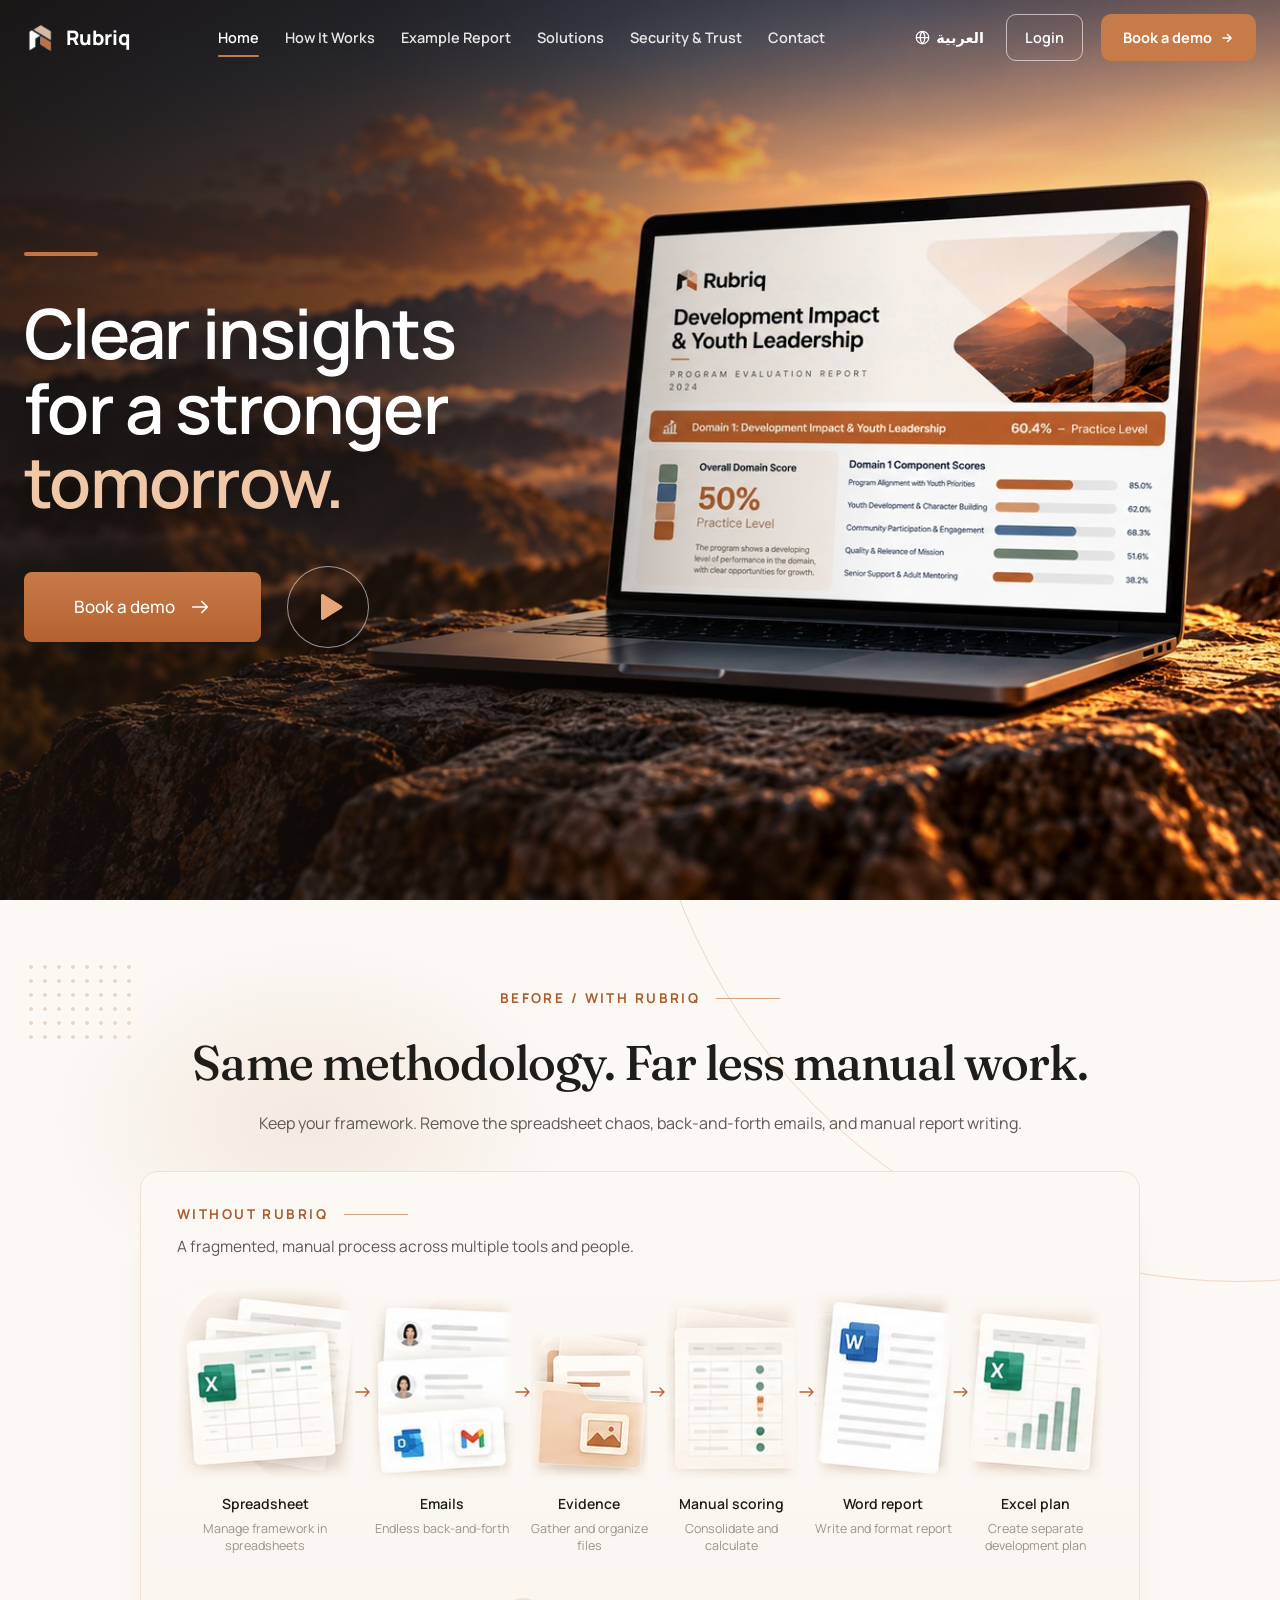
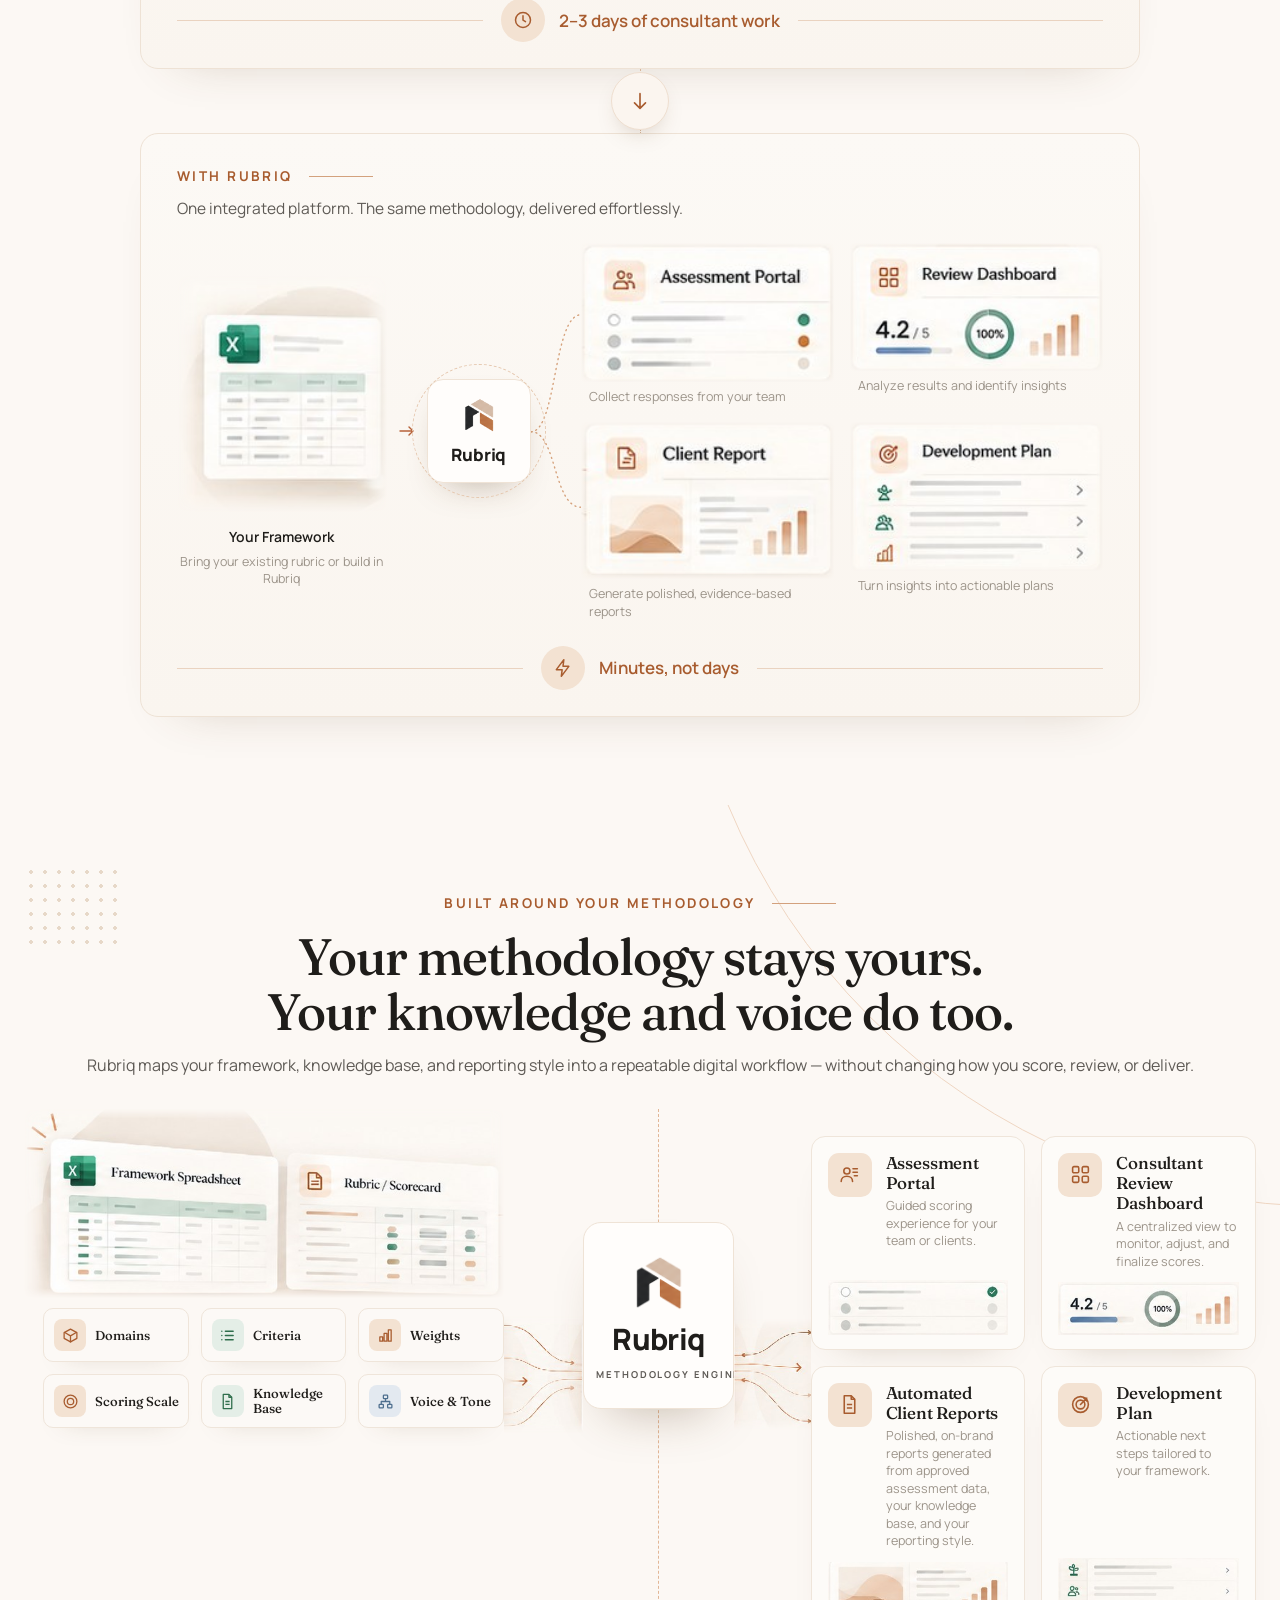
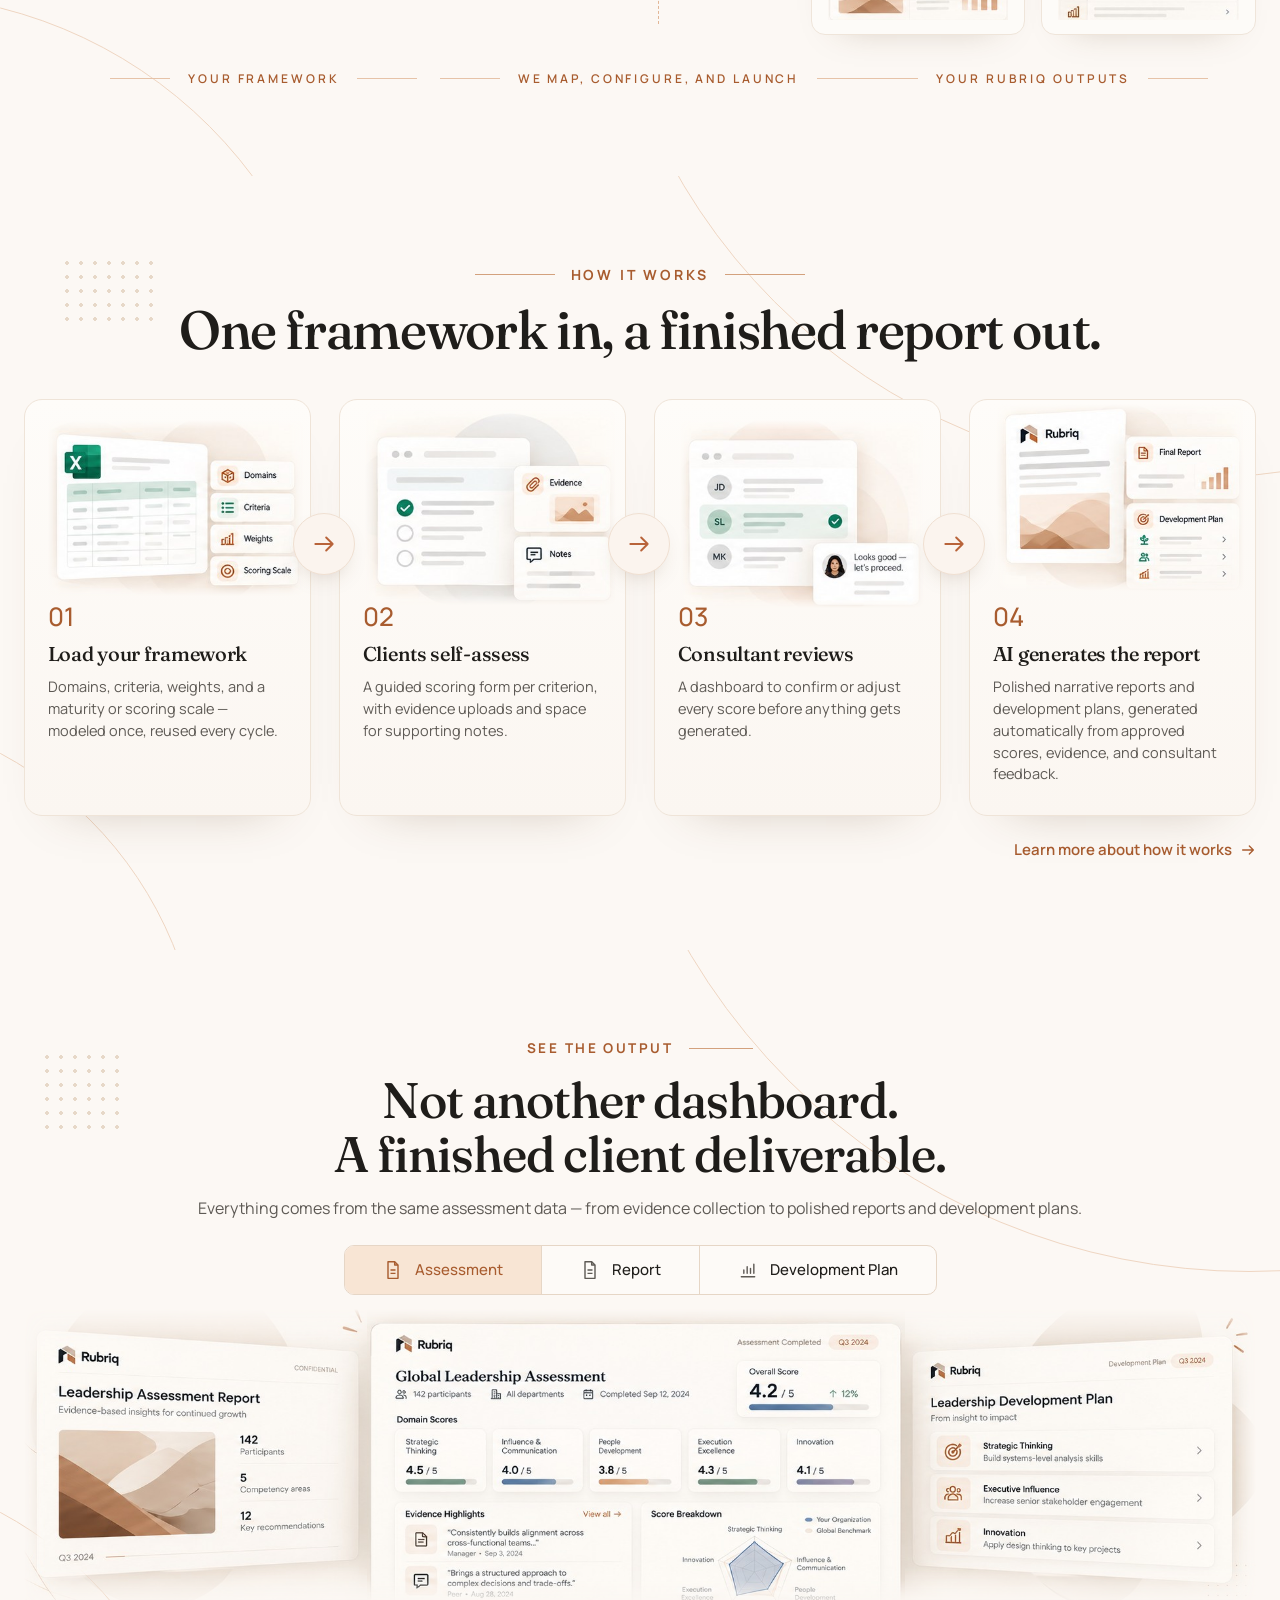
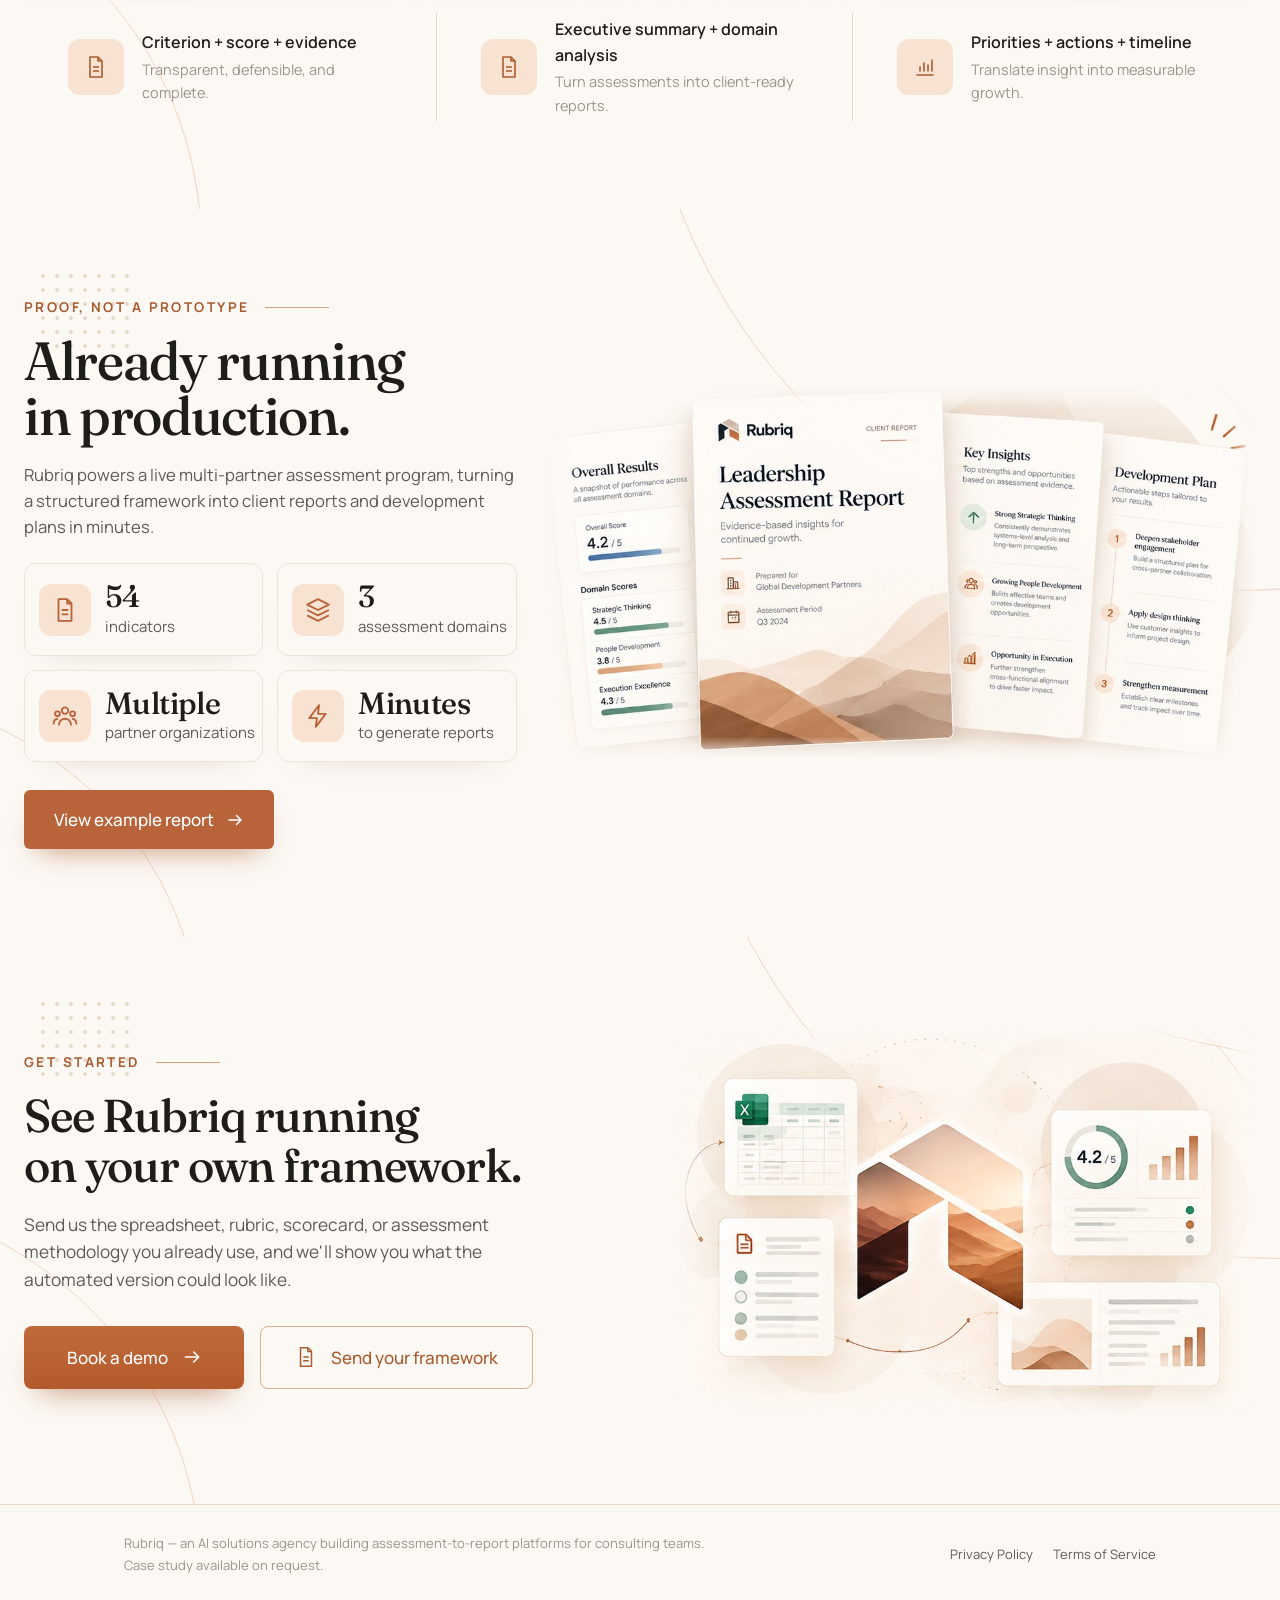
==== commit fb56d07f: "Full-bleed photo hero with transparent menu on the home page The home hero is now the owner's sunset" ====
--- a/index.html
+++ b/index.html
@@ -10,9 +10,9 @@
 </head>
 <body>
 
-<nav>
+<nav class="nav-over">
   <div class="wrap-wide">
-    <a class="brand" href="index.html"><img class="mark" src="images/brand/logo-icon.png" alt="Rubriq logo"><span data-i18n="brand">Rubriq</span></a>
+    <a class="brand" href="index.html"><img class="mark" src="images/brand/logo-icon.png" alt="Rubriq logo"><img class="mark mark-light" src="images/brand/logo-icon-light.png" alt=""><span data-i18n="brand">Rubriq</span></a>
     <div class="nav-links" id="navLinks">
       <a href="index.html" data-i18n="navHome">Home</a>
       <a href="how-it-works.html" data-i18n="navHow">How It Works</a>
@@ -34,30 +34,14 @@
   </div>
 </nav>
 <section class="hero">
-  <div class="wrap-wide hero-grid">
+  <img class="hero-bg" src="images/hero/hero-laptop.webp" width="1672" height="941" alt="" fetchpriority="high">
+  <div class="wrap-wide hero-inner">
     <div class="hero-copy">
-      <span class="eyebrow" data-i18n="eyebrow">Assess / Review / Report</span>
-      <h1 data-i18n="h1">Turn your<br>framework into<br><span class="hero-accent">client-ready reports.</span></h1>
-      <p class="lede" data-i18n="lede">Rubriq helps consulting teams turn structured assessments into polished reports and development plans — grounded in evidence, reviewed by consultants, and generated automatically.</p>
-      <div class="hero-feats">
-        <div class="hero-feat"><span class="hero-feat-ic"><svg width="20" height="20" viewBox="0 0 24 24" fill="none" stroke="currentColor" stroke-width="1.8" stroke-linejoin="round"><path d="M4 20V14h4v6zM10 20V9h4v11zM16 20V4h4v16z"/></svg></span><span data-i18n="heroF1">Evidence-grounded</span></div>
-        <div class="hero-feat"><span class="hero-feat-ic"><svg width="20" height="20" viewBox="0 0 24 24" fill="none" stroke="currentColor" stroke-width="1.7" stroke-linecap="round"><circle cx="12" cy="7" r="3"/><circle cx="5" cy="10" r="2.2"/><circle cx="19" cy="10" r="2.2"/><path d="M6.5 20c0-3 2.5-5.5 5.5-5.5s5.5 2.5 5.5 5.5M1.5 19c0-2.2 1.5-4 3.5-4.3M22.5 19c0-2.2-1.5-4-3.5-4.3"/></svg></span><span data-i18n="heroF2">Consultant-reviewed</span></div>
-        <div class="hero-feat"><span class="hero-feat-ic"><svg width="20" height="20" viewBox="0 0 24 24" fill="none" stroke="currentColor" stroke-width="1.8" stroke-linejoin="round"><path d="M13 2 4 14h7l-1 8 9-12h-7l1-8Z"/></svg></span><span data-i18n="heroF3">Automated outputs</span></div>
-      </div>
+      <span class="hero-bar"></span>
+      <h1 data-i18n="h1">Clear insights<br>for a stronger<br><span class="hero-accent">tomorrow.</span></h1>
       <div class="hero-actions">
-        <a class="cta-btn primary" href="book.html"><span data-i18n="heroBtn1">Book a Demo</span><svg width="20" height="20" viewBox="0 0 24 24" fill="none" stroke="currentColor" stroke-width="1.8" stroke-linecap="round" stroke-linejoin="round"><path d="M4 12h16M14 6l6 6-6 6"/></svg></a>
-        <a class="cta-btn outline-dark" href="#output"><span data-i18n="heroBtn2">See Example Report</span><svg width="20" height="20" viewBox="0 0 24 24" fill="none" stroke="currentColor" stroke-width="1.7" stroke-linejoin="round"><path d="M14 2H6v20h12V6z"/><path d="M14 2v4h4"/></svg></a>
-      </div>
-    </div>
-    <div class="hero-visual">
-      <span class="hero-shape top"></span><span class="hero-shape right"></span><span class="hero-shape left"></span>
-      <img class="hero-report" src="images/hero/report-page.jpg" width="1536" height="1024" data-i18n-alt="heroAlt" alt="Sample generated report: the Development Impact &amp; Youth Leadership cover, domain scores, and component scores">
-      <div class="hero-plan" dir="ltr" aria-hidden="true">
-        <div class="hero-plan-head"><b>Development Plan</b><i></i></div>
-        <small>3 focus areas · 12 months</small>
-        <div class="hero-plan-item"><span><svg width="18" height="18" viewBox="0 0 24 24" fill="none" stroke="currentColor" stroke-width="1.8" stroke-linecap="round"><circle cx="12" cy="12" r="9"/><circle cx="12" cy="12" r="4.5"/><path d="m12 12 7-7M16 5h3v3"/></svg></span><div><strong>Strategic Thinking</strong><em>Build systems-level analysis skills</em></div><svg width="14" height="14" viewBox="0 0 24 24" fill="none" stroke="currentColor" stroke-width="2" stroke-linecap="round"><path d="m9 6 6 6-6 6"/></svg></div>
-        <div class="hero-plan-item"><span><svg width="18" height="18" viewBox="0 0 24 24" fill="none" stroke="currentColor" stroke-width="1.8" stroke-linecap="round"><circle cx="9" cy="8" r="3.5"/><path d="M2.5 20c0-3.6 2.9-6 6.5-6s6.5 2.4 6.5 6"/><circle cx="17.5" cy="9" r="2.5"/><path d="M16.5 14.2c2.9.3 5 2.4 5 5.3"/></svg></span><div><strong>Influence &amp; Communication</strong><em>Increase executive stakeholder engagement</em></div><svg width="14" height="14" viewBox="0 0 24 24" fill="none" stroke="currentColor" stroke-width="2" stroke-linecap="round"><path d="m9 6 6 6-6 6"/></svg></div>
-        <div class="hero-plan-item"><span><svg width="18" height="18" viewBox="0 0 24 24" fill="none" stroke="currentColor" stroke-width="1.8" stroke-linecap="round" stroke-linejoin="round"><path d="M9 18h6M10 22h4M12 2a6 6 0 0 0-4 10c1 1 1.5 2 1.5 3h5c0-1 .5-2 1.5-3a6 6 0 0 0-4-10Z"/></svg></span><div><strong>Innovation</strong><em>Apply design thinking to key projects</em></div><svg width="14" height="14" viewBox="0 0 24 24" fill="none" stroke="currentColor" stroke-width="2" stroke-linecap="round"><path d="m9 6 6 6-6 6"/></svg></div>
+        <a class="hero-btn" href="book.html"><span data-i18n="heroCta">Book a demo</span><svg width="22" height="22" viewBox="0 0 24 24" fill="none" stroke="currentColor" stroke-width="1.8" stroke-linecap="round" stroke-linejoin="round"><path d="M4 12h16M14 6l6 6-6 6"/></svg></a>
+        <a class="hero-play" href="how-it-works.html" aria-label="See how Rubriq works" data-i18n-aria="heroPlayAria"><svg width="26" height="28" viewBox="0 0 26 28" fill="currentColor"><path d="M3 2.5v23a1.5 1.5 0 0 0 2.3 1.3l18.4-11.5a1.5 1.5 0 0 0 0-2.6L5.3 1.2A1.5 1.5 0 0 0 3 2.5Z"/></svg></a>
       </div>
     </div>
   </div>
@@ -308,4 +292,4 @@
 
 <script src="site.js"></script>
 </body>
-</html>+</html>
--- a/site.css
+++ b/site.css
@@ -43,66 +43,57 @@
   .lang-toggle{font:inherit;font-weight:600;font-size:14.5px;color:var(--ink-soft);background:none;border:none;padding:6px 4px;cursor:pointer;white-space:nowrap;display:inline-flex;align-items:center;gap:6px}
   .lang-toggle:hover{color:var(--ink)}
 
-  /* ---------- hero ---------- */
-  .hero{position:relative;overflow:hidden;padding-block:94px 96px}
-  .hero::before{content:"";position:absolute;width:1400px;height:1400px;left:-1150px;bottom:-1240px;border-radius:50%;border:1px solid #e3b493;pointer-events:none}
-  .hero-grid{position:relative;display:grid;grid-template-columns:minmax(0,44fr) minmax(0,56fr);gap:44px;align-items:start}
+  /* ---------- hero (home): full-bleed photo with the laptop, menu floats over it ---------- */
   .eyebrow{display:block;font-size:13.5px;font-weight:700;letter-spacing:.14em;text-transform:uppercase;color:var(--brand-d);margin-bottom:16px}
   .btn-primary,.btn-ghost{font:inherit;font-weight:700;font-size:16px;padding:15px 28px;border-radius:12px;cursor:pointer;text-decoration:none;display:inline-flex;align-items:center;gap:8px}
   .btn-primary{background:var(--brand);color:#fff;border:1px solid var(--brand)}
   .btn-ghost{background:transparent;color:var(--ink);border:1px solid var(--line)}
-  .hero .eyebrow{font-size:14px;letter-spacing:.2em;margin-bottom:24px}
-  html[lang="ar"] .hero .eyebrow{letter-spacing:0}
-  .hero h1{font-family:'Fraunces',Georgia,serif;font-size:clamp(40px,4.6vw,76px);font-weight:500;line-height:1.05;letter-spacing:-.03em}
-  html[lang="ar"] .hero h1{font-family:'Tajawal',system-ui,sans-serif;font-weight:700;line-height:1.3;letter-spacing:0}
-  .hero-accent{color:#b8633a}
-  .hero .lede{margin-top:28px;font-size:clamp(16px,1.35vw,20.5px);line-height:1.6;color:var(--ink-soft);max-width:30em}
-  .hero-feats{display:flex;flex-wrap:wrap;align-items:center;gap:12px 11px;margin-top:30px}
-  .hero-feat{display:flex;align-items:center;gap:10px;font-size:14.5px;color:var(--ink-soft);white-space:nowrap}
-  .hero-feat+.hero-feat::before{content:"";width:5px;height:5px;border-radius:50%;background:#e2b496;margin-inline-end:1px}
-  .hero-feat-ic{width:38px;height:38px;flex:none;border-radius:50%;background:#f8e6d8;color:#c0643a;display:grid;place-items:center}
-  .hero-actions{display:flex;flex-wrap:wrap;gap:20px;margin-top:38px}
   .cta-btn.outline-dark{background:#fffdfb;color:var(--ink);border:1px solid #e3cdbb}
   .cta-btn.outline-dark svg{color:#c0643a}
   .cta-btn.outline-dark:hover{border-color:#c0643a}
-  html[dir="rtl"] .hero-actions .primary svg{transform:scaleX(-1)}
-  /* visual: the full-resolution report page (images/hero/report-page.jpg) as the big card, with an HTML
-     Development Plan card overlapping its bottom-right corner; positions follow the owner's mockup */
-  .hero-visual{position:relative;isolation:isolate;padding-bottom:21%;margin-inline-start:28px;transform:translate(20px,26px)}
-  html[dir="rtl"] .hero-visual{transform:translate(-20px,26px)}
-  @media (max-width:1439px){.hero-visual{transform:translate(6px,26px)}html[dir="rtl"] .hero-visual{transform:translate(-6px,26px)}}
-  @media (min-width:1560px){.hero-visual{margin-inline-end:-48px}}
-  .hero-shape{position:absolute;z-index:-1;background:#f3e6da}
-  .hero-shape.top{width:11%;aspect-ratio:1;top:-9%;left:55%;clip-path:polygon(50% 0,100% 100%,0 100%)}
-  .hero-shape.right{width:30%;aspect-ratio:1/1.1;top:6%;right:-2%;clip-path:polygon(0 0,62% 0,100% 50%,62% 100%,0 100%);opacity:.75}
-  .hero-shape.left{width:9%;aspect-ratio:1/2.4;top:44%;left:-6%;clip-path:polygon(100% 0,100% 100%,0 50%);opacity:.8}
-  .hero-report{display:block;width:89.5%;height:auto;border-radius:14px;border:1px solid #ecdfd2;box-shadow:0 44px 90px -34px rgba(70,45,25,.34),0 12px 30px -16px rgba(70,45,25,.14)}
-  html[dir="rtl"] .hero-report{margin-inline-start:auto}
-  .hero-plan{position:absolute;right:0;bottom:25px;width:36.5%;padding:18px 18px 8px;background:#fffdfb;border:1px solid #ecdfd2;border-radius:16px;box-shadow:0 36px 70px -28px rgba(70,45,25,.38),0 10px 24px -14px rgba(70,45,25,.14);font-family:'Manrope',system-ui,sans-serif;text-align:left}
-  html[dir="rtl"] .hero-plan{right:auto;left:0}
-  .hero-plan-head{display:flex;justify-content:space-between;align-items:flex-start}
-  .hero-plan-head b{font-size:clamp(14px,1.2vw,18px);font-weight:600;color:var(--ink);letter-spacing:-.01em}
-  .hero-plan-head i{width:3px;height:14px;margin-top:4px;background:radial-gradient(circle,var(--muted) 1.2px,transparent 1.5px) 0 0/3px 5px repeat-y}
-  .hero-plan small{display:block;margin-top:2px;padding-bottom:12px;border-bottom:1px solid #efe5da;font-size:clamp(9.5px,.75vw,11.5px);color:var(--muted)}
-  .hero-plan-item{display:flex;align-items:center;gap:12px;padding-block:11px;border-top:1px solid #efe5da}
-  .hero-plan small+.hero-plan-item{border-top:0}
-  .hero-plan-item>span{width:clamp(28px,2.4vw,36px);height:clamp(28px,2.4vw,36px);flex:none;border-radius:8px;background:#f6e7dc;color:#b8633a;display:grid;place-items:center}
-  .hero-plan-item div{flex:1;min-width:0}
-  .hero-plan-item strong{display:block;font-size:clamp(11px,.9vw,13.5px);font-weight:600;color:var(--ink);line-height:1.3}
-  .hero-plan-item em{display:block;font-style:normal;font-size:clamp(9.5px,.75vw,11.5px);color:var(--muted);line-height:1.4}
-  .hero-plan-item>svg{flex:none;color:var(--muted)}
+  .hero{position:relative;isolation:isolate;overflow:hidden;display:flex;align-items:center;min-height:clamp(620px,100vh,940px);padding-block:120px 80px;background:#2a1d16}
+  .hero-bg{position:absolute;inset:0;z-index:-2;width:100%;height:100%;object-fit:cover;object-position:62% 50%}
+  /* darkens the left so the white headline reads, and the top so the menu reads */
+  .hero::before{content:"";position:absolute;inset:0;z-index:-1;background:linear-gradient(90deg,rgba(24,17,13,.78) 0%,rgba(24,17,13,.55) 30%,rgba(24,17,13,.12) 55%,rgba(24,17,13,0) 70%),linear-gradient(180deg,rgba(20,16,22,.45) 0%,rgba(20,16,22,0) 22%)}
+  html[dir="rtl"] .hero::before{background:linear-gradient(270deg,rgba(24,17,13,.78) 0%,rgba(24,17,13,.55) 30%,rgba(24,17,13,.12) 55%,rgba(24,17,13,0) 70%),linear-gradient(180deg,rgba(20,16,22,.45) 0%,rgba(20,16,22,0) 22%)}
+  .hero-inner{width:100%}
+  .hero-copy{max-width:640px;padding-bottom:40px}
+  .hero-bar{display:block;width:74px;height:4px;border-radius:2px;background:#c47544;margin-bottom:40px}
+  .hero h1{font-family:'Manrope',system-ui,sans-serif;font-size:clamp(46px,5.4vw,96px);font-weight:600;line-height:1.08;letter-spacing:-.025em;color:#fff;text-shadow:0 2px 30px rgba(0,0,0,.25)}
+  html[lang="ar"] .hero h1{font-family:'Tajawal',system-ui,sans-serif;font-weight:700;line-height:1.3;letter-spacing:0}
+  .hero-accent{color:#f0c8a8}
+  .hero-actions{display:flex;flex-wrap:wrap;align-items:center;gap:26px;margin-top:46px}
+  .hero-btn{display:inline-flex;align-items:center;gap:14px;padding:21px 50px;border-radius:8px;background:linear-gradient(180deg,#c87a49,#b4612f);color:#fff;font-size:clamp(17px,1.3vw,21px);font-weight:500;text-decoration:none;box-shadow:0 18px 40px -18px rgba(0,0,0,.6)}
+  .hero-btn:hover{background:#b4612f}
+  html[dir="rtl"] .hero-btn svg{transform:scaleX(-1)}
+  .hero-play{width:82px;height:82px;flex:none;border-radius:50%;border:1.5px solid rgba(255,255,255,.55);display:grid;place-items:center;color:#e7a578;background:rgba(20,14,10,.18);backdrop-filter:blur(2px);transition:background .2s,border-color .2s}
+  .hero-play:hover{background:rgba(20,14,10,.4);border-color:#fff}
+  .hero-play svg{margin-inline-start:5px}
+  html[dir="rtl"] .hero-play svg{margin-inline-start:0;margin-inline-end:-5px}   /* a play symbol always points right */
   @media (max-width:960px){
-    .hero{padding-block:32px 56px}
-    .hero-grid{grid-template-columns:1fr;gap:36px}
-    .hero-visual,html[dir="rtl"] .hero-visual{margin-inline:0;transform:none}
+    .hero{align-items:flex-end;min-height:clamp(560px,92vh,820px);padding-block:110px 56px}
+    .hero-bg{object-position:72% 50%}
+    .hero::before,html[dir="rtl"] .hero::before{background:linear-gradient(0deg,rgba(24,17,13,.94) 0%,rgba(24,17,13,.8) 38%,rgba(24,17,13,.35) 62%,rgba(24,17,13,.05) 82%),linear-gradient(180deg,rgba(20,16,22,.55) 0%,rgba(20,16,22,0) 25%)}
+    .hero-copy{padding-bottom:0}
+    .hero-bar{margin-bottom:24px}
   }
   @media (max-width:520px){
-    .hero-visual{padding-bottom:0}
-    .hero-report{width:100%}
-    .hero-plan{position:relative;bottom:auto;width:86%;margin:-14% 0 0 auto}
-    html[dir="rtl"] .hero-plan{margin:-14% auto 0 0}
-    .hero-plan-head b{font-size:16px}.hero-plan small,.hero-plan-item em{font-size:11px}.hero-plan-item strong{font-size:13px}
-  }
+    .hero-btn{padding:17px 30px}
+    .hero-play{width:64px;height:64px}
+  }
+
+  /* home page: the menu sits transparent over the hero photo, then turns solid once you scroll or open the menu */
+  nav.nav-over{position:fixed;left:0;right:0;top:0;background:transparent;border-bottom-color:transparent;backdrop-filter:none;transition:background .25s,border-color .25s,box-shadow .25s}
+  nav.nav-over.is-solid{background:color-mix(in srgb,var(--bg) 94%,transparent);border-bottom-color:var(--line);backdrop-filter:blur(10px)}
+  .brand .mark-light{display:none}
+  nav.nav-over:not(.is-solid) .brand .mark:not(.mark-light){display:none}
+  nav.nav-over:not(.is-solid) .brand .mark-light{display:block}
+  nav.nav-over:not(.is-solid) .brand,nav.nav-over:not(.is-solid) .lang-toggle,nav.nav-over:not(.is-solid) .nav-links a{color:#fff}
+  nav.nav-over:not(.is-solid) .nav-links a{color:rgba(255,255,255,.88)}
+  nav.nav-over:not(.is-solid) .nav-links a[aria-current="page"]{color:#fff}
+  nav.nav-over:not(.is-solid) .nav-login{color:#fff;border-color:rgba(255,255,255,.6);background:transparent}
+  nav.nav-over:not(.is-solid) .nav-toggle{color:#fff;border-color:rgba(255,255,255,.6)}
+
   /* ---------- shared kicker ---------- */
   .kicker{font-size:13px;font-weight:700;letter-spacing:.08em;text-transform:uppercase;color:var(--accent-d);margin-bottom:14px}
   .kicker-rule{display:flex;align-items:center;gap:16px;margin-bottom:18px}
@@ -739,6 +730,7 @@
   .nav-login{font:inherit;font-weight:600;font-size:14.5px;color:var(--ink);text-decoration:none;padding:11px 18px;border:1px solid var(--line);border-radius:10px;white-space:nowrap}
   .nav-login:hover{border-color:var(--brand)}
   .nav-cta span{pointer-events:none}
+  html[dir="rtl"] .nav-cta svg{transform:scaleX(-1)}
   .nav-links .nav-login-mobile{display:none}
   .nav-toggle{display:none;width:42px;height:42px;place-items:center;border:1px solid var(--line);border-radius:10px;background:none;color:var(--ink);cursor:pointer;padding:0}
   .nav-links{gap:26px}
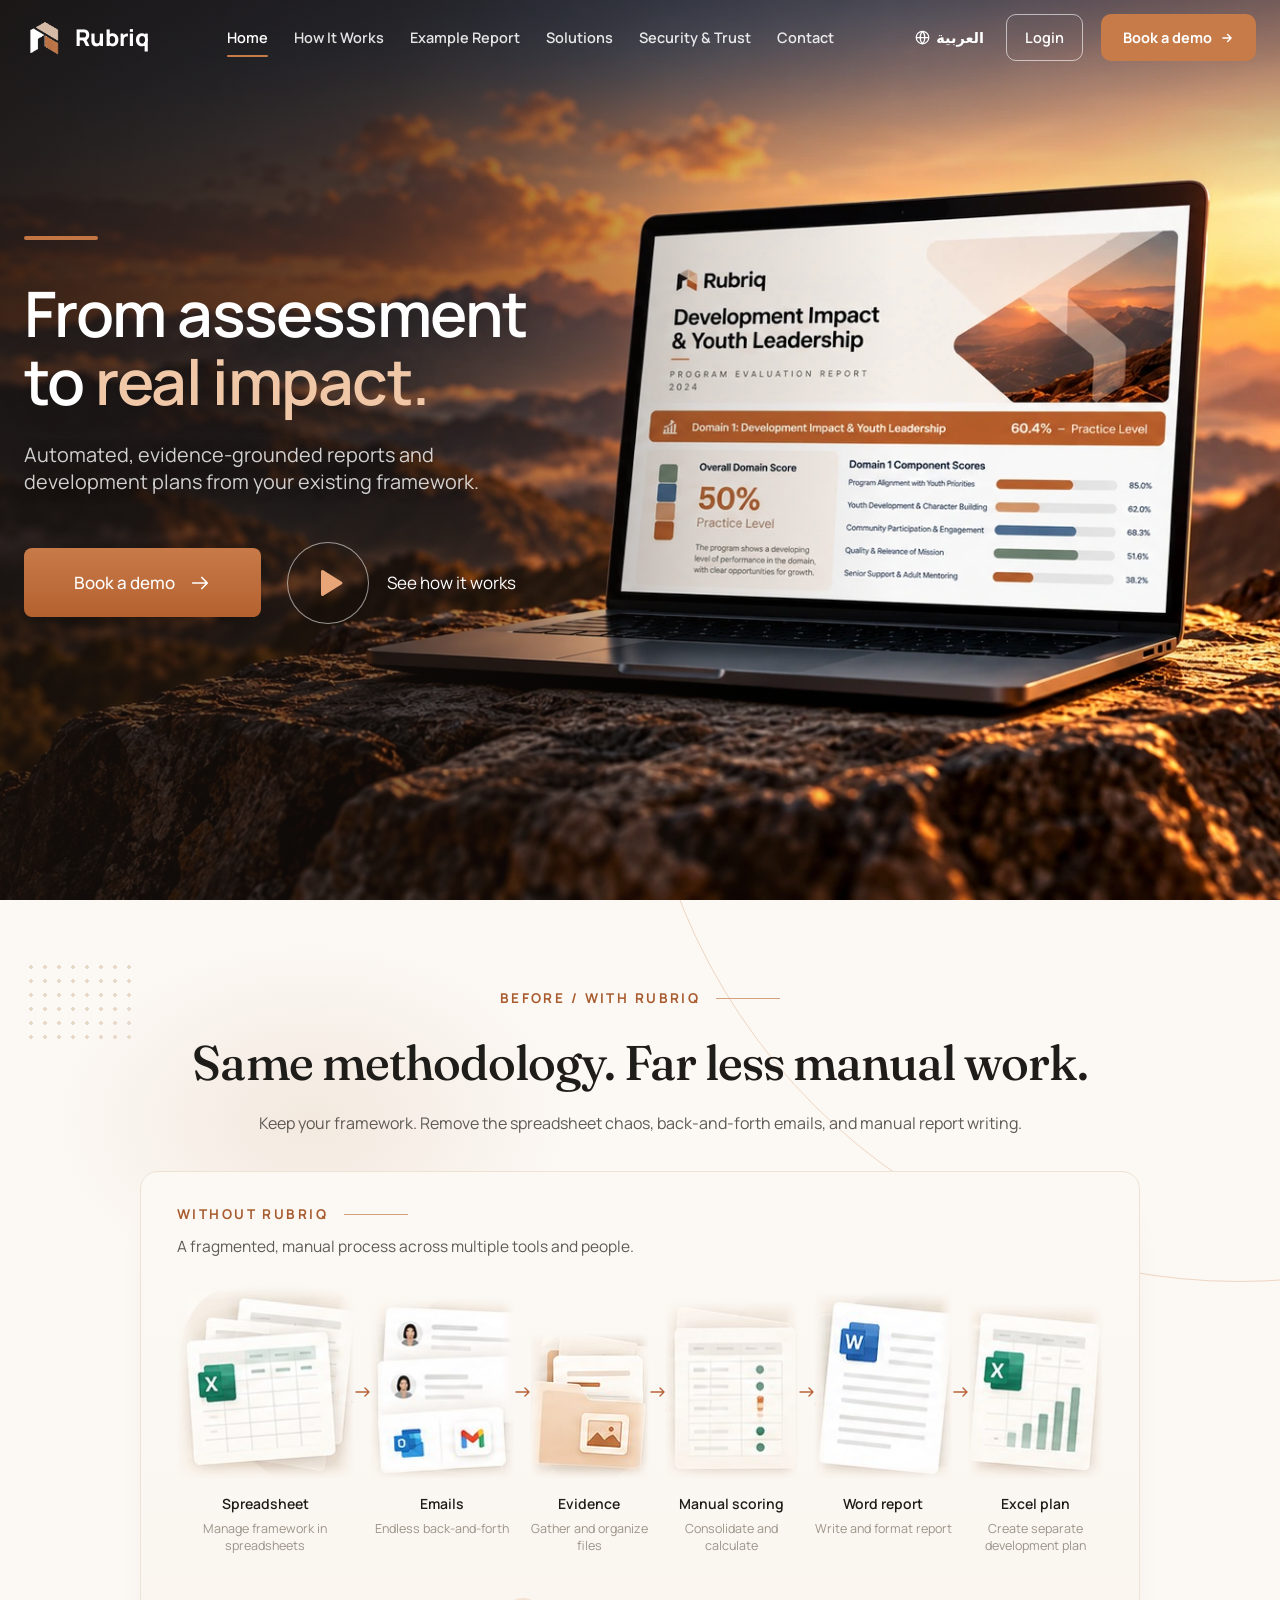
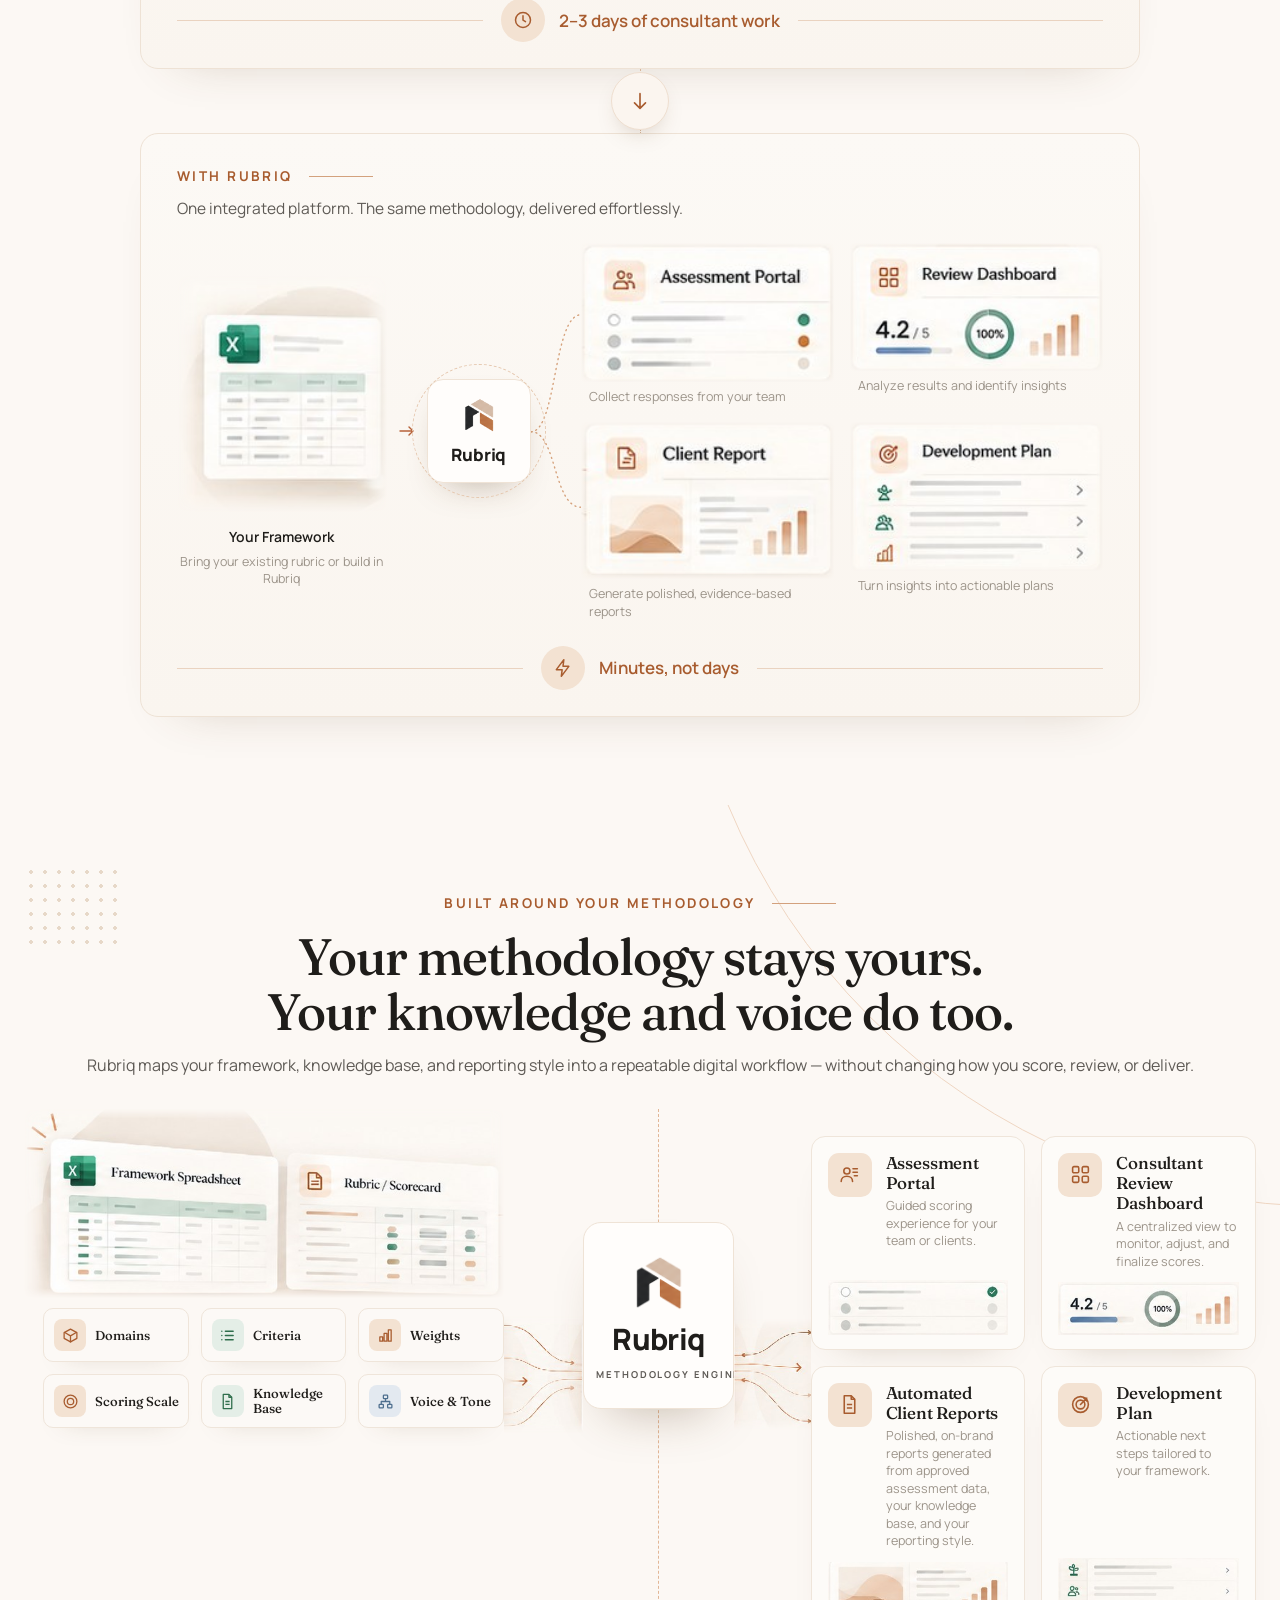
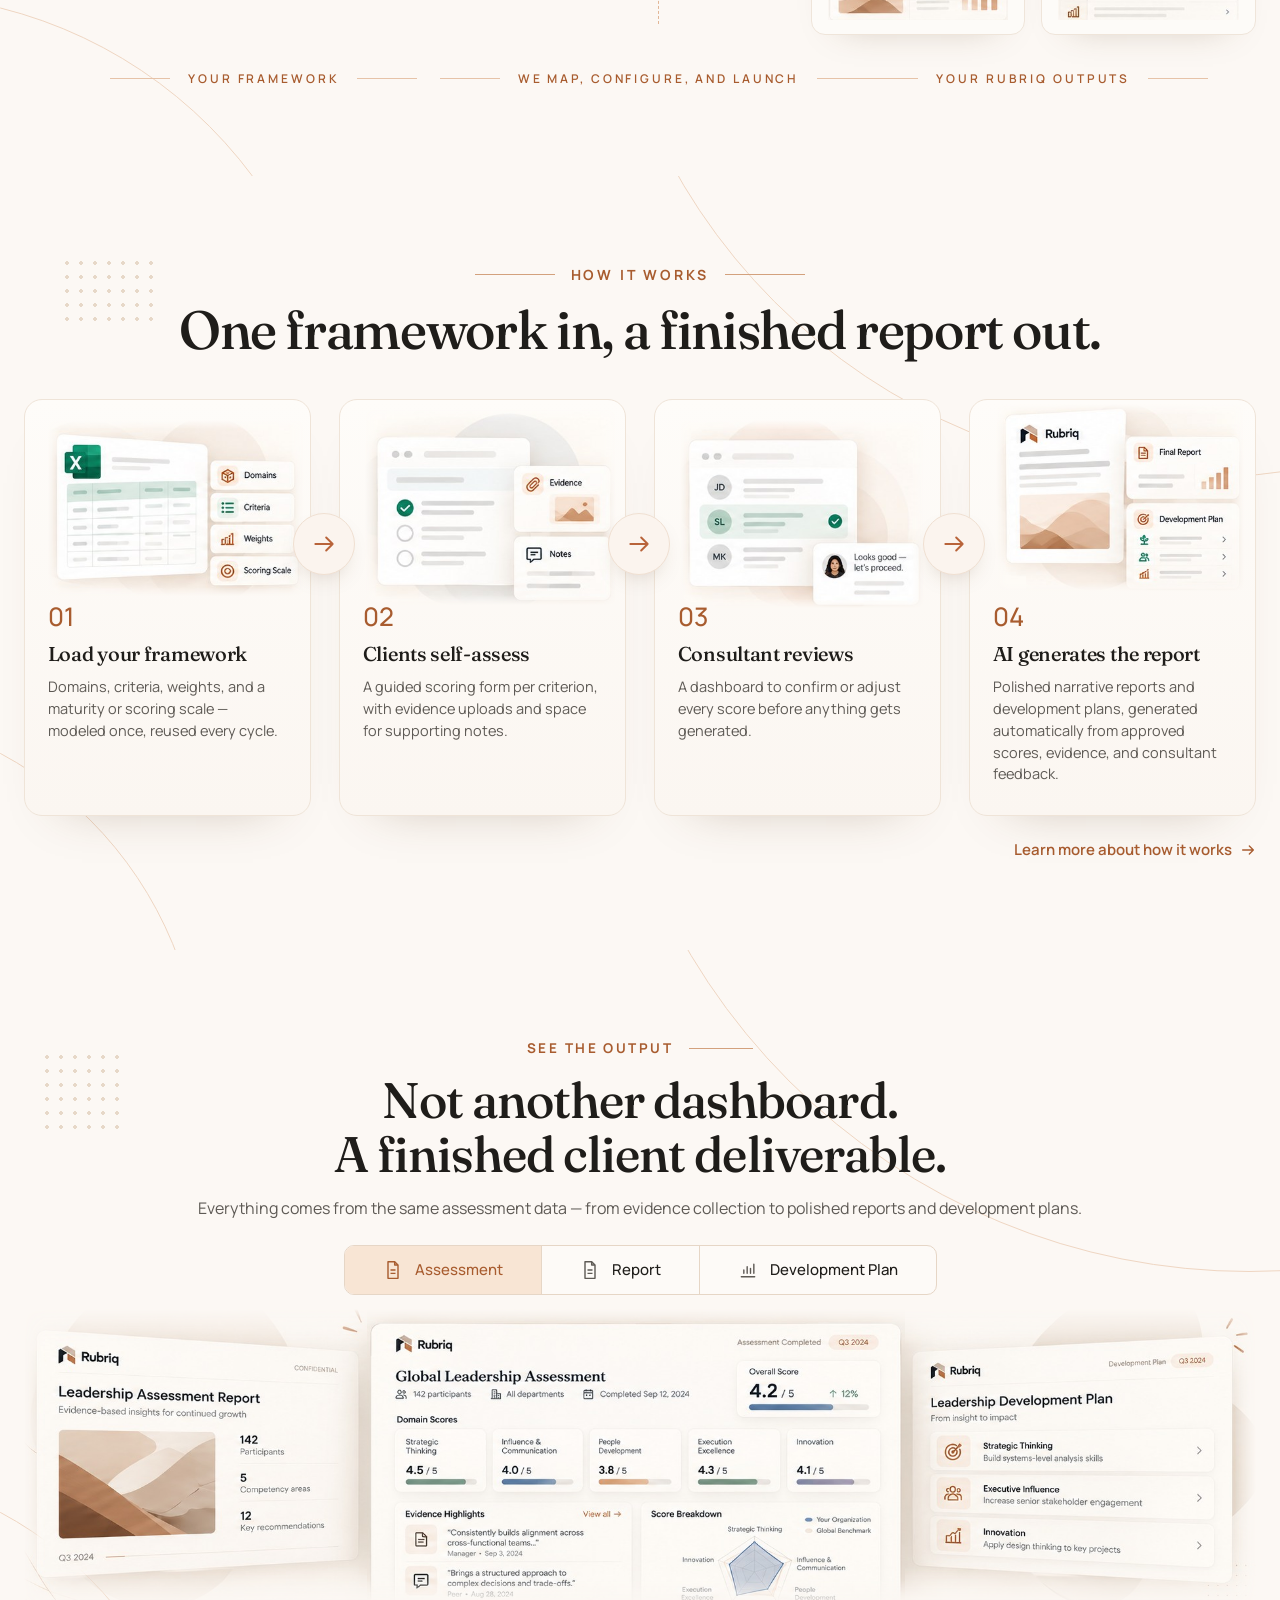
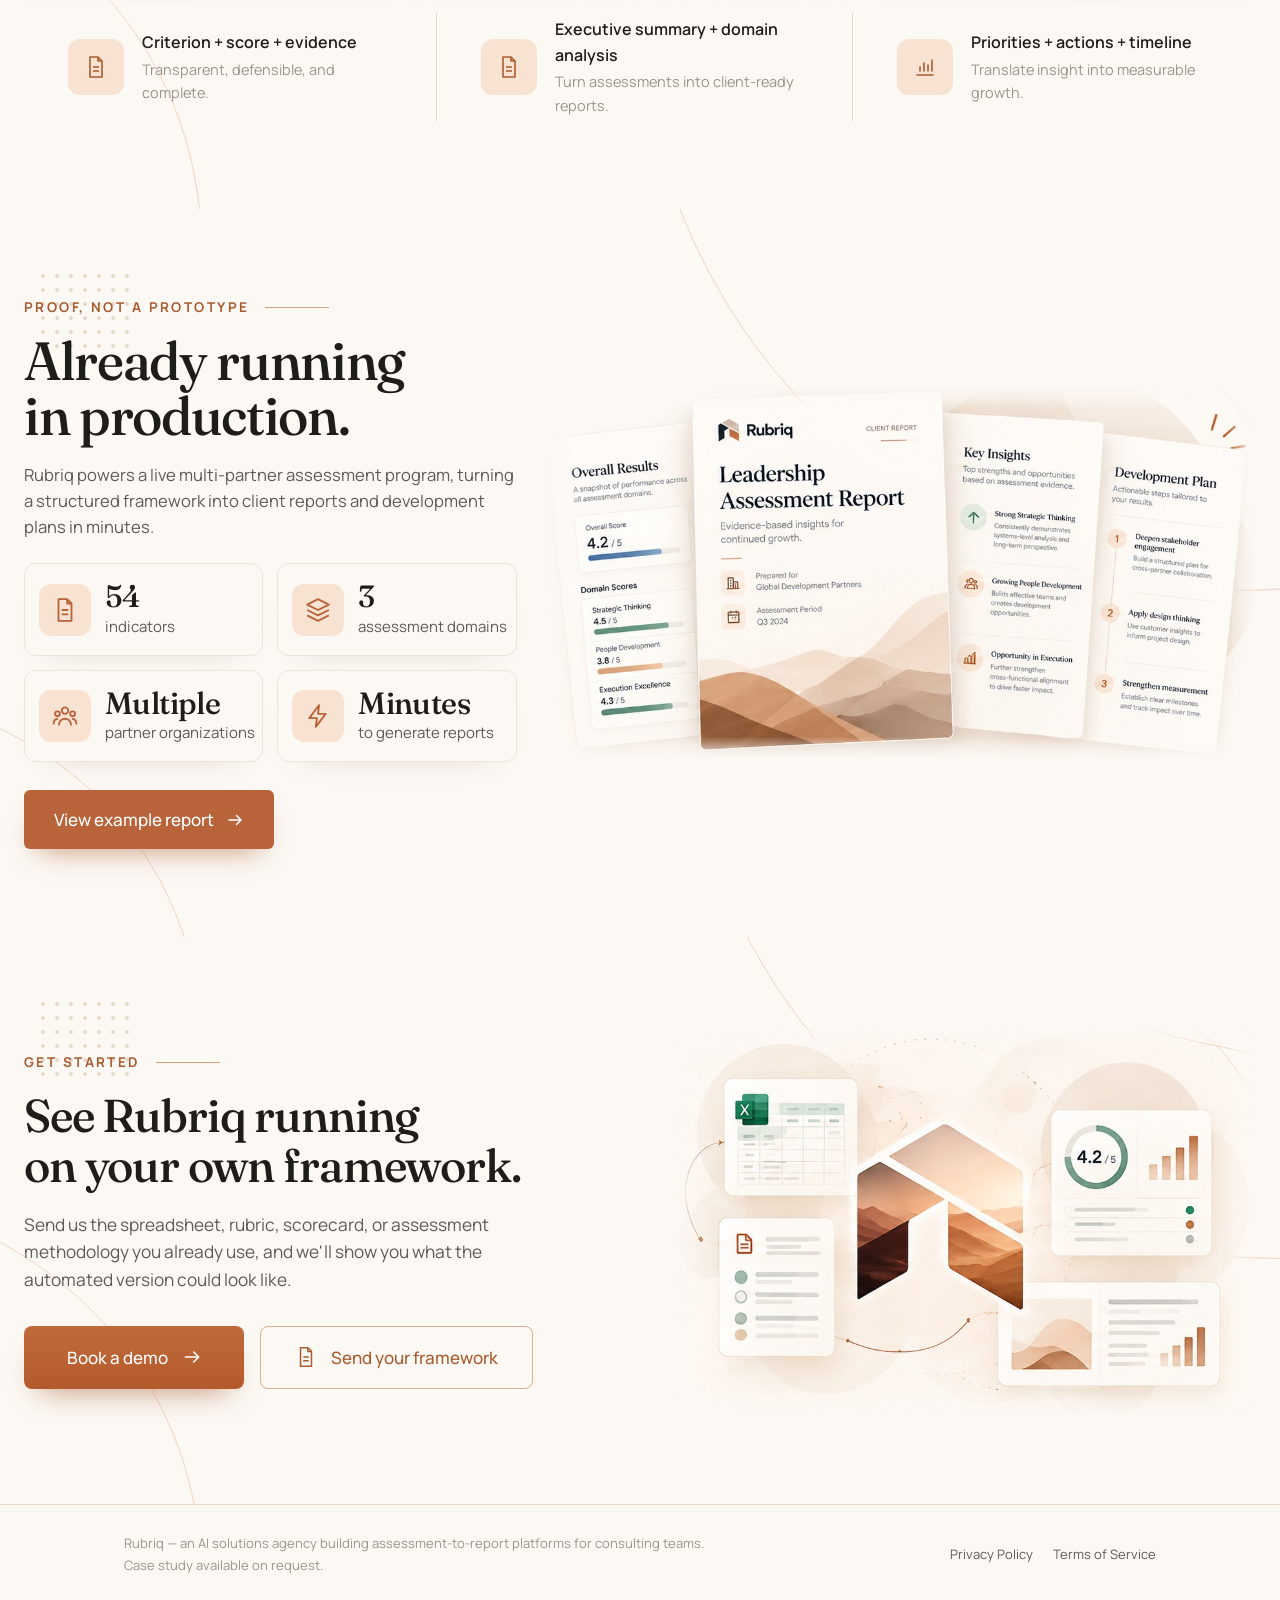
==== commit c8ce1bf5: "New hero copy: "From assessment to real impact." Headline, a new subtitle about automated evidence-g" ====
--- a/index.html
+++ b/index.html
@@ -38,10 +38,11 @@
   <div class="wrap-wide hero-inner">
     <div class="hero-copy">
       <span class="hero-bar"></span>
-      <h1 data-i18n="h1">Clear insights<br>for a stronger<br><span class="hero-accent">tomorrow.</span></h1>
+      <h1 data-i18n="h1">From assessment<br>to <span class="hero-accent">real impact.</span></h1>
+      <p class="hero-sub" data-i18n="heroSub">Automated, evidence-grounded reports and development plans from your existing framework.</p>
       <div class="hero-actions">
         <a class="hero-btn" href="book.html"><span data-i18n="heroCta">Book a demo</span><svg width="22" height="22" viewBox="0 0 24 24" fill="none" stroke="currentColor" stroke-width="1.8" stroke-linecap="round" stroke-linejoin="round"><path d="M4 12h16M14 6l6 6-6 6"/></svg></a>
-        <a class="hero-play" href="how-it-works.html" aria-label="See how Rubriq works" data-i18n-aria="heroPlayAria"><svg width="26" height="28" viewBox="0 0 26 28" fill="currentColor"><path d="M3 2.5v23a1.5 1.5 0 0 0 2.3 1.3l18.4-11.5a1.5 1.5 0 0 0 0-2.6L5.3 1.2A1.5 1.5 0 0 0 3 2.5Z"/></svg></a>
+        <a class="hero-watch" href="how-it-works.html"><span class="hero-play"><svg width="26" height="28" viewBox="0 0 26 28" fill="currentColor"><path d="M3 2.5v23a1.5 1.5 0 0 0 2.3 1.3l18.4-11.5a1.5 1.5 0 0 0 0-2.6L5.3 1.2A1.5 1.5 0 0 0 3 2.5Z"/></svg></span><span data-i18n="heroWatch">See how it works</span></a>
       </div>
     </div>
   </div>
--- a/site.css
+++ b/site.css
@@ -32,8 +32,9 @@
   /* ---------- nav ---------- */
   nav{position:sticky;top:env(safe-area-inset-top,0px);z-index:20;background:color-mix(in srgb, var(--bg) 92%, transparent);backdrop-filter:blur(10px);border-bottom:1px solid var(--line)}
   nav .wrap-wide{display:flex;align-items:center;padding-block:14px;gap:20px}
-  .brand{display:flex;align-items:center;gap:10px;font-family:'Manrope',sans-serif;font-weight:800;font-size:20px;color:var(--ink);flex:none}
-  .brand .mark{width:32px;height:32px;object-fit:contain;flex:none}
+  .brand{display:flex;align-items:center;gap:11px;font-family:'Manrope',sans-serif;font-weight:800;font-size:23px;color:var(--ink);flex:none}
+  .brand .mark{width:40px;height:40px;object-fit:contain;flex:none}
+  @media (min-width:1560px){.brand{margin-inline-start:-18px}}   /* only where the page has side margin to spare */
   .nav-links{flex:1;display:flex;justify-content:center;align-items:center;gap:32px}
   .nav-links a{display:inline-flex;align-items:center;gap:5px;font-size:14.5px;font-weight:600;color:var(--ink-soft);text-decoration:none}
   .nav-links a:hover{color:var(--ink)}
@@ -55,11 +56,15 @@
   .hero-bg{position:absolute;inset:0;z-index:-2;width:100%;height:100%;object-fit:cover;object-position:62% 50%}
   /* darkens the left so the white headline reads, and the top so the menu reads */
   .hero::before{content:"";position:absolute;inset:0;z-index:-1;background:linear-gradient(90deg,rgba(24,17,13,.78) 0%,rgba(24,17,13,.55) 30%,rgba(24,17,13,.12) 55%,rgba(24,17,13,0) 70%),linear-gradient(180deg,rgba(20,16,22,.45) 0%,rgba(20,16,22,0) 22%)}
-  html[dir="rtl"] .hero::before{background:linear-gradient(270deg,rgba(24,17,13,.78) 0%,rgba(24,17,13,.55) 30%,rgba(24,17,13,.12) 55%,rgba(24,17,13,0) 70%),linear-gradient(180deg,rgba(20,16,22,.45) 0%,rgba(20,16,22,0) 22%)}
   .hero-inner{width:100%}
-  .hero-copy{max-width:640px;padding-bottom:40px}
+  .hero-copy{max-width:800px;padding-bottom:40px;transform:translateY(-20px)}
+  /* shifts left by up to 60px, but only into the side margin that exists, so it never gets closer than 24px to the edge */
+  .hero-copy{transform:translate(max(-60px,min(0px,calc((1480px - 100vw) / 2 + 16px))),-20px)}
+  /* Arabic keeps the text block on the left (the laptop is on the right of the photo); only the text inside reads RTL */
+  html[dir="rtl"] .hero-inner{direction:ltr}
+  html[dir="rtl"] .hero-copy{direction:rtl;width:fit-content}
   .hero-bar{display:block;width:74px;height:4px;border-radius:2px;background:#c47544;margin-bottom:40px}
-  .hero h1{font-family:'Manrope',system-ui,sans-serif;font-size:clamp(46px,5.4vw,96px);font-weight:600;line-height:1.08;letter-spacing:-.025em;color:#fff;text-shadow:0 2px 30px rgba(0,0,0,.25)}
+  .hero h1{font-family:'Manrope',system-ui,sans-serif;font-size:clamp(44px,4.9vw,88px);font-weight:600;line-height:1.08;letter-spacing:-.025em;color:#fff;text-shadow:0 2px 30px rgba(0,0,0,.25)}
   html[lang="ar"] .hero h1{font-family:'Tajawal',system-ui,sans-serif;font-weight:700;line-height:1.3;letter-spacing:0}
   .hero-accent{color:#f0c8a8}
   .hero-actions{display:flex;flex-wrap:wrap;align-items:center;gap:26px;margin-top:46px}
@@ -67,14 +72,18 @@
   .hero-btn:hover{background:#b4612f}
   html[dir="rtl"] .hero-btn svg{transform:scaleX(-1)}
   .hero-play{width:82px;height:82px;flex:none;border-radius:50%;border:1.5px solid rgba(255,255,255,.55);display:grid;place-items:center;color:#e7a578;background:rgba(20,14,10,.18);backdrop-filter:blur(2px);transition:background .2s,border-color .2s}
-  .hero-play:hover{background:rgba(20,14,10,.4);border-color:#fff}
+  .hero-sub{margin-top:26px;max-width:25.5em;font-size:clamp(18px,1.55vw,27px);line-height:1.35;color:rgba(255,255,255,.8);text-shadow:0 1px 18px rgba(0,0,0,.3)}
+  .hero-watch{display:inline-flex;align-items:center;gap:18px;color:#fff;font-size:clamp(17px,1.3vw,22px);text-decoration:none}
+  .hero-watch:hover .hero-play{background:rgba(20,14,10,.4);border-color:#fff}
   .hero-play svg{margin-inline-start:5px}
   html[dir="rtl"] .hero-play svg{margin-inline-start:0;margin-inline-end:-5px}   /* a play symbol always points right */
   @media (max-width:960px){
     .hero{align-items:flex-end;min-height:clamp(560px,92vh,820px);padding-block:110px 56px}
     .hero-bg{object-position:72% 50%}
     .hero::before,html[dir="rtl"] .hero::before{background:linear-gradient(0deg,rgba(24,17,13,.94) 0%,rgba(24,17,13,.8) 38%,rgba(24,17,13,.35) 62%,rgba(24,17,13,.05) 82%),linear-gradient(180deg,rgba(20,16,22,.55) 0%,rgba(20,16,22,0) 25%)}
-    .hero-copy{padding-bottom:0}
+    .hero-copy,html[dir="rtl"] .hero-copy{padding-bottom:0;transform:none}
+    html[dir="rtl"] .hero-inner{direction:rtl}
+    html[dir="rtl"] .hero-copy{width:auto}
     .hero-bar{margin-bottom:24px}
   }
   @media (max-width:520px){
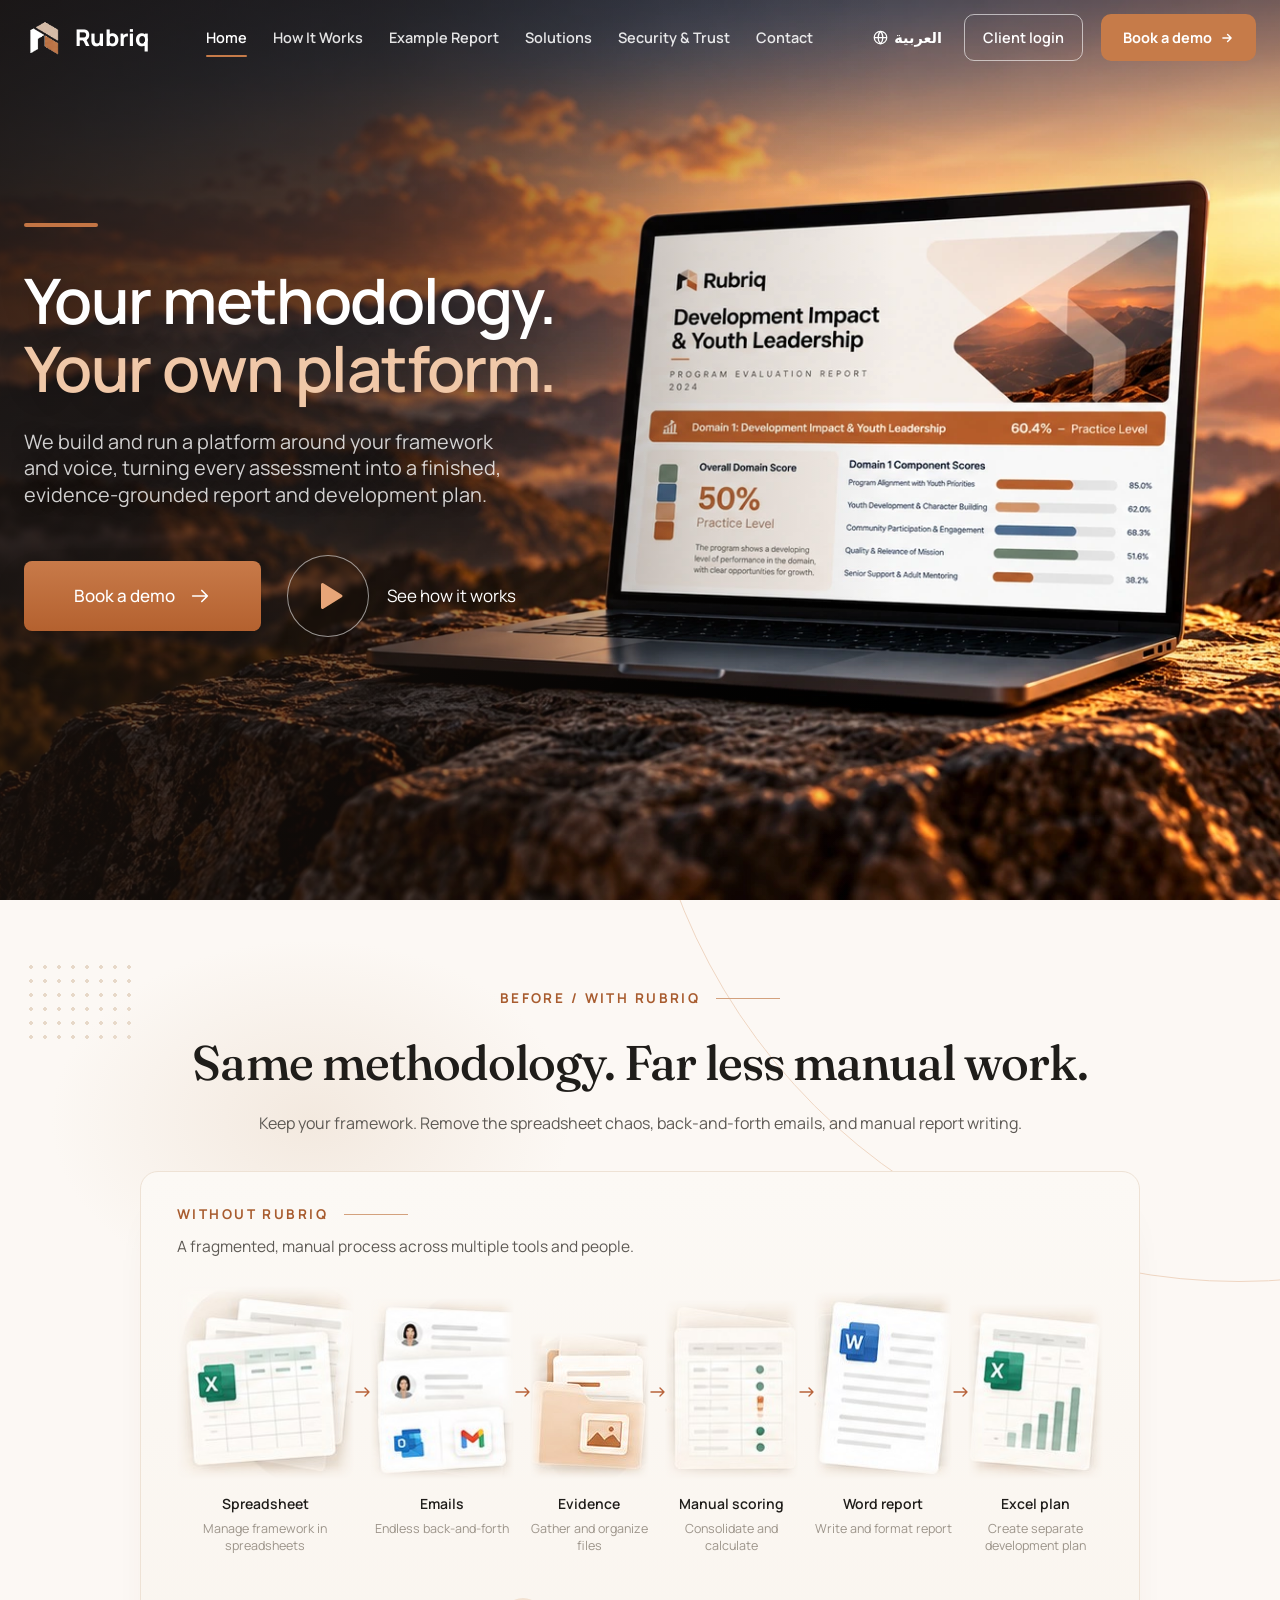
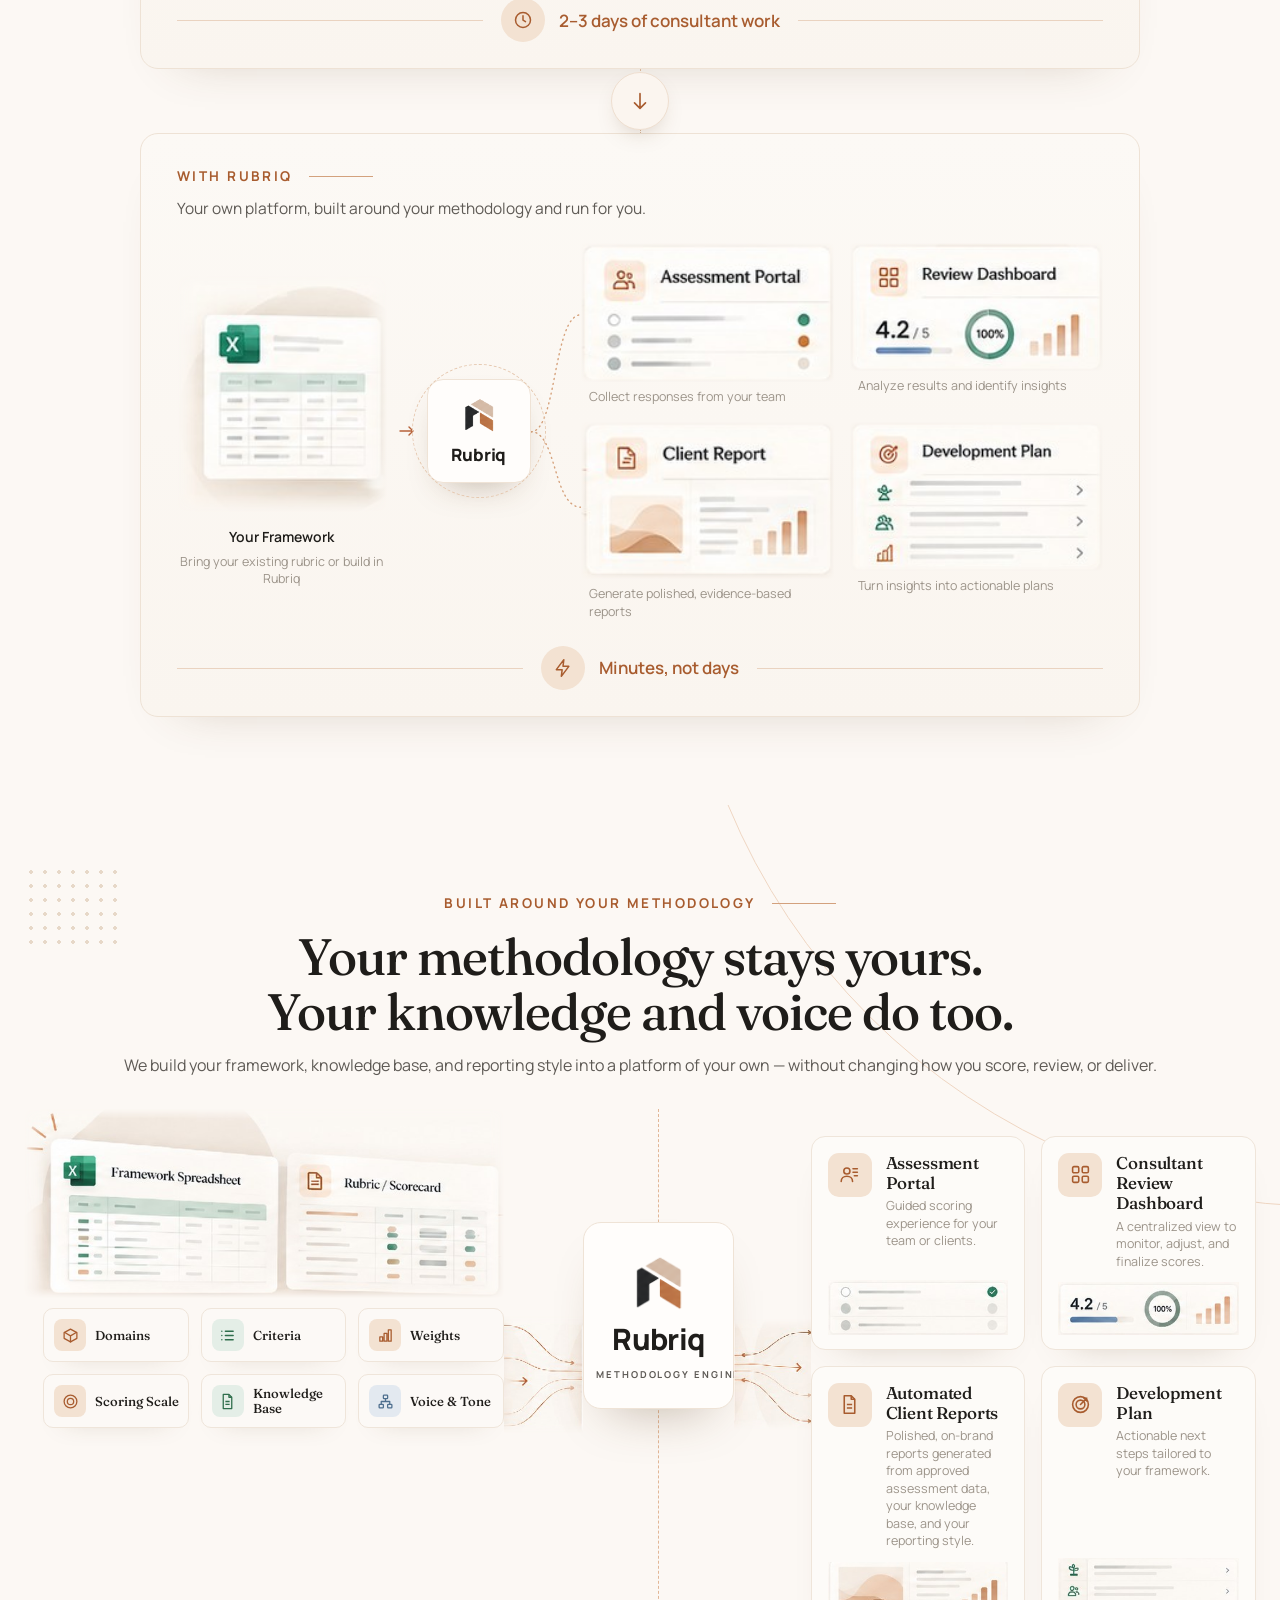
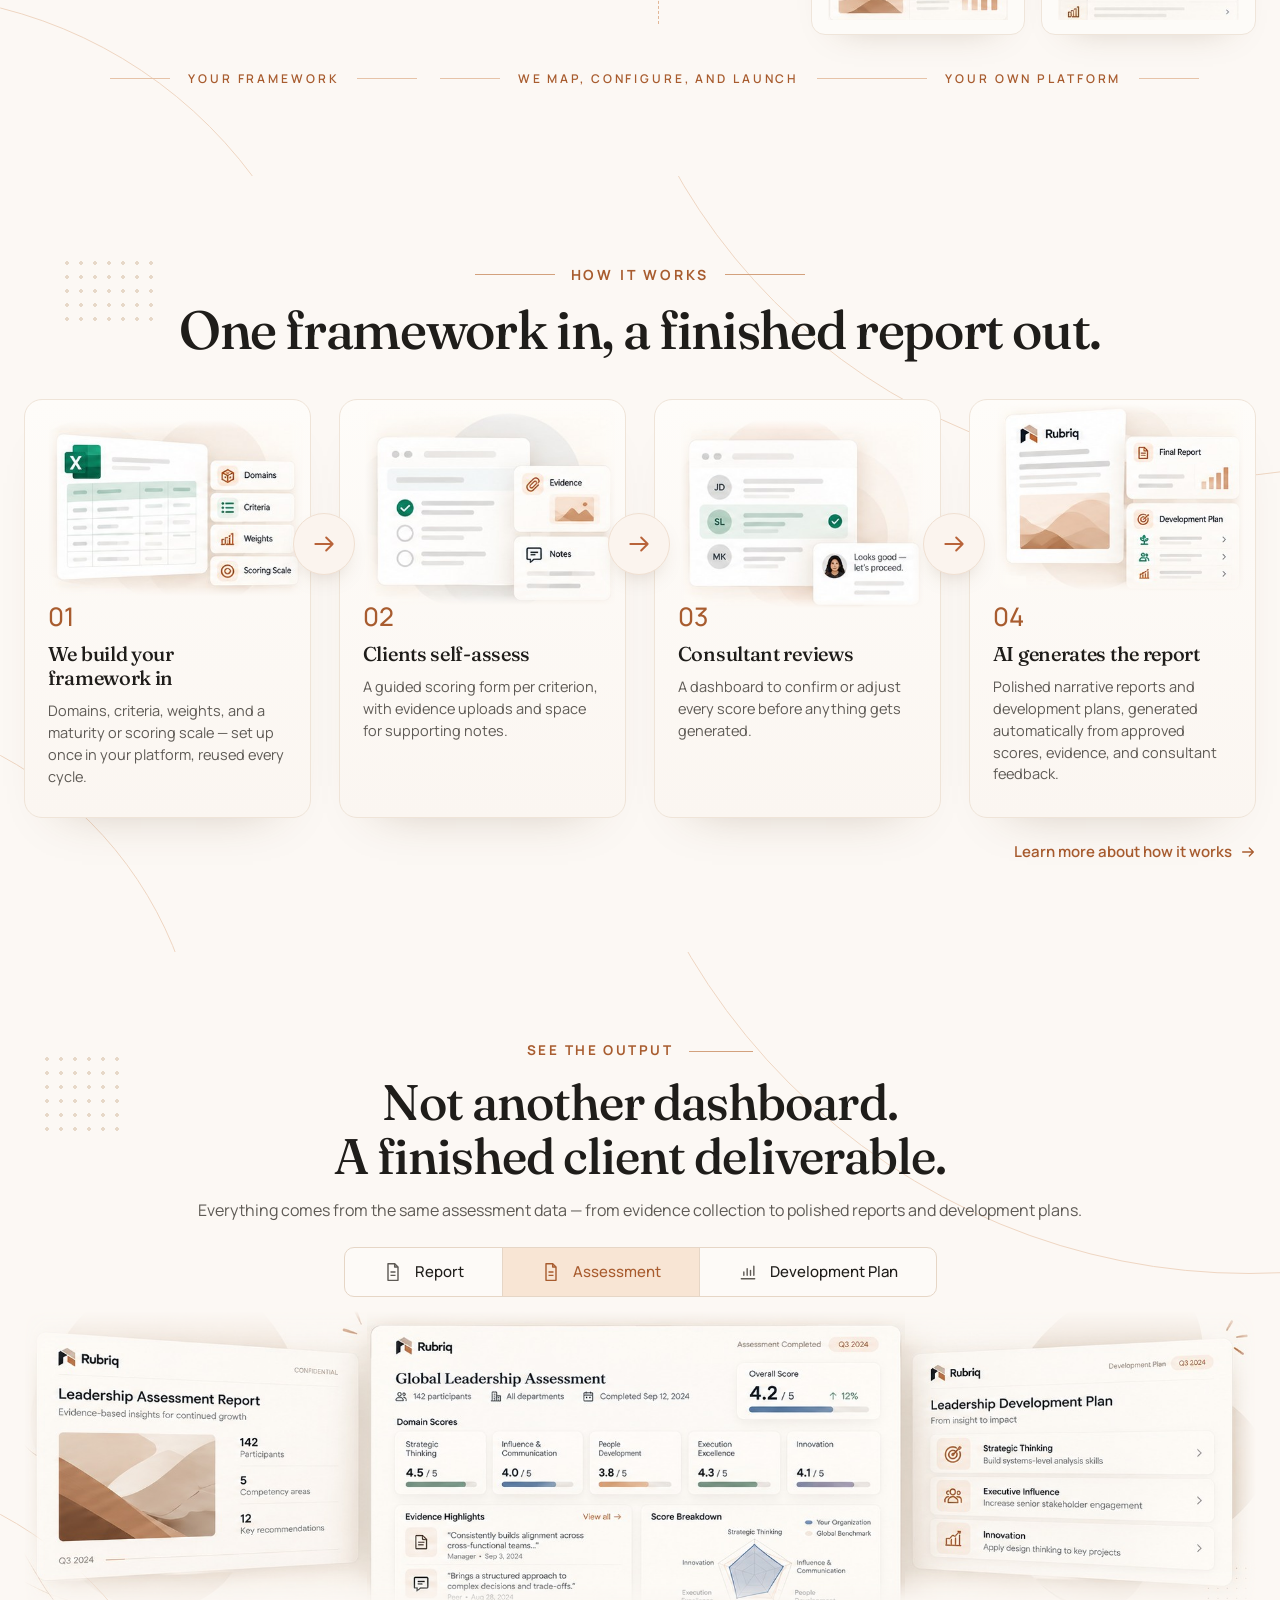
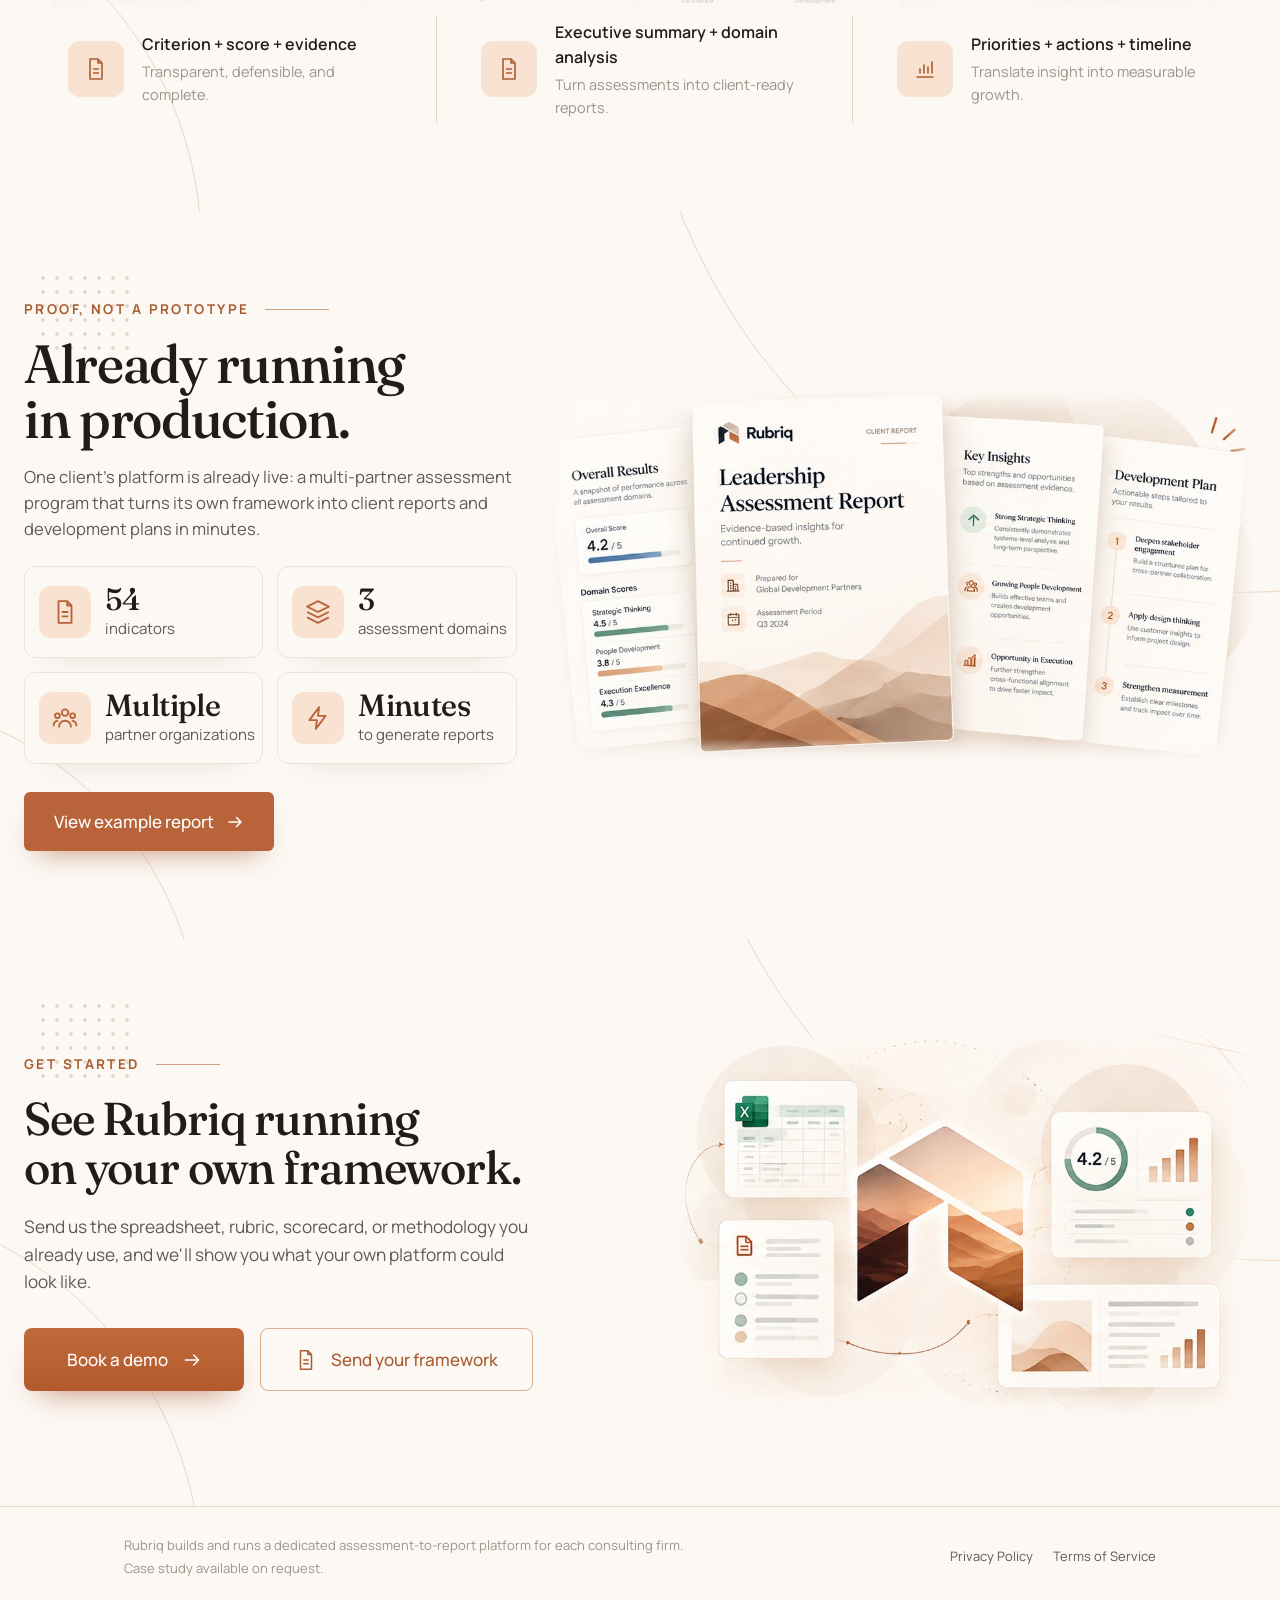
==== commit 1578158a: "Position Rubriq as "your own platform, built and run for you" - Hero headline "Your methodology. You" ====
--- a/index.html
+++ b/index.html
@@ -3,8 +3,8 @@
 <head>
 <meta charset="utf-8">
 <meta name="viewport" content="width=device-width, initial-scale=1">
-<title>Rubriq Platform</title>
-<meta name="description" content="Rubriq is an AI solutions agency building automated assessment-to-report platforms for consulting practices — load any framework, get a finished, data-grounded report in minutes.">
+<title>Rubriq — Your own assessment-to-report platform</title>
+<meta name="description" content="Rubriq builds and runs a dedicated assessment-to-report platform for each consulting firm — built around your framework, brand, and reporting voice, turning assessments into finished reports and development plans.">
 <link rel="icon" type="image/png" href="images/brand/logo-icon.png">
 <link rel="stylesheet" href="site.css">
 </head>
@@ -20,14 +20,14 @@
       <a href="solutions.html" data-i18n="navSolutions">Solutions</a>
       <a href="security.html" data-i18n="navSecurity">Security &amp; Trust</a>
       <a href="contact.html" data-i18n="navContact">Contact</a>
-      <a class="nav-login-mobile" href="#" data-i18n="navLogin">Login</a>
+      <a class="nav-login-mobile" href="#" data-i18n="navLogin">Client login</a>
     </div>
     <div class="nav-right">
       <button class="lang-toggle" id="langBtn" type="button" onclick="setLang(currentLang==='en'?'ar':'en')">
         <svg width="15" height="15" viewBox="0 0 24 24" fill="none" stroke="currentColor" stroke-width="2"><circle cx="12" cy="12" r="10"/><path d="M2 12h20M12 2a15 15 0 0 1 0 20M12 2a15 15 0 0 0 0 20"/></svg>
         <span id="langBtnText">العربية</span>
       </button>
-      <a class="nav-login" href="#" data-i18n="navLogin">Login</a>
+      <a class="nav-login" href="#" data-i18n="navLogin">Client login</a>
       <a class="nav-cta" href="book.html"><span data-i18n="navCta">Book a demo</span><svg width="14" height="14" viewBox="0 0 24 24" fill="none" stroke="currentColor" stroke-width="2.5" stroke-linecap="round" stroke-linejoin="round"><path d="M5 12h14M13 6l6 6-6 6"/></svg></a>
       <button class="nav-toggle" type="button" aria-expanded="false" aria-controls="navLinks" aria-label="Menu" data-i18n-aria="navMenu"><svg width="20" height="20" viewBox="0 0 24 24" fill="none" stroke="currentColor" stroke-width="2" stroke-linecap="round"><path d="M4 7h16M4 12h16M4 17h16"/></svg></button>
     </div>
@@ -38,8 +38,8 @@
   <div class="wrap-wide hero-inner">
     <div class="hero-copy">
       <span class="hero-bar"></span>
-      <h1 data-i18n="h1">From assessment<br>to <span class="hero-accent">real impact.</span></h1>
-      <p class="hero-sub" data-i18n="heroSub">Automated, evidence-grounded reports and development plans from your existing framework.</p>
+      <h1 data-i18n="h1">Your methodology.<br><span class="hero-accent">Your own platform.</span></h1>
+      <p class="hero-sub" data-i18n="heroSub">We build and run a platform around your framework and voice, turning every assessment into a finished, evidence-grounded report and development plan.</p>
       <div class="hero-actions">
         <a class="hero-btn" href="book.html"><span data-i18n="heroCta">Book a demo</span><svg width="22" height="22" viewBox="0 0 24 24" fill="none" stroke="currentColor" stroke-width="1.8" stroke-linecap="round" stroke-linejoin="round"><path d="M4 12h16M14 6l6 6-6 6"/></svg></a>
         <a class="hero-watch" href="how-it-works.html"><span class="hero-play"><svg width="26" height="28" viewBox="0 0 26 28" fill="currentColor"><path d="M3 2.5v23a1.5 1.5 0 0 0 2.3 1.3l18.4-11.5a1.5 1.5 0 0 0 0-2.6L5.3 1.2A1.5 1.5 0 0 0 3 2.5Z"/></svg></span><span data-i18n="heroWatch">See how it works</span></a>
@@ -81,7 +81,7 @@
 
       <div class="ba-panel">
         <div class="kicker-rule"><span class="kicker" data-i18n="baWithKicker">With Rubriq</span><span class="rule"></span></div>
-        <p class="ba-panel-p" data-i18n="baWithP">One integrated platform. The same methodology, delivered effortlessly.</p>
+        <p class="ba-panel-p" data-i18n="baWithP">Your own platform, built around your methodology and run for you.</p>
         <div class="ba-flow">
           <div class="ba-fw"><img src="images/before-after/your-framework.jpg" alt="" width="168" height="190"><b data-i18n="baFwH">Your Framework</b><span data-i18n="baFwP">Bring your existing rubric or build in Rubriq</span></div>
           <i class="ba-arrow"></i>
@@ -111,7 +111,7 @@
     <div class="me-head">
       <div class="kicker-rule"><span class="kicker" data-i18n="meKicker">Built around your methodology</span><span class="rule"></span></div>
       <h2 class="me-heading" data-i18n="meH2">Your methodology stays yours.<br>Your knowledge and voice do too.</h2>
-      <p class="me-sub" data-i18n="meSub">Rubriq maps your framework, knowledge base, and reporting style into a repeatable digital workflow — without changing how you score, review, or deliver.</p>
+      <p class="me-sub" data-i18n="meSub">We build your framework, knowledge base, and reporting style into a platform of your own — without changing how you score, review, or deliver.</p>
     </div>
 
     <div class="me-diagram">
@@ -156,7 +156,7 @@
             <img src="images/methodology/development-plan.jpg" alt="" width="304" height="104">
           </div>
         </div>
-        <div class="me-label" data-i18n="meLabelOut">Your Rubriq outputs</div>
+        <div class="me-label" data-i18n="meLabelOut">Your own platform</div>
       </div>
     </div>
   </div>
@@ -174,8 +174,8 @@
         <div class="step-art" style="--x:7.9%;--y:10%;--w:90%"><img src="images/how-it-works/step-1-framework.jpg" alt="" width="390" height="268"><span class="step-arrow"><svg width="26" height="26" viewBox="0 0 24 24" fill="none" stroke="currentColor" stroke-width="1.8" stroke-linecap="round" stroke-linejoin="round"><path d="M4 12h16M14 6l6 6-6 6"/></svg></span></div>
         <div class="step-body">
           <div class="step-num">01</div>
-          <h3 data-i18n="step1h">Load your framework</h3>
-          <p data-i18n="step1p">Domains, criteria, weights, and a maturity or scoring scale — modeled once, reused every cycle.</p>
+          <h3 data-i18n="step1h">We build your framework in</h3>
+          <p data-i18n="step1p">Domains, criteria, weights, and a maturity or scoring scale — set up once in your platform, reused every cycle.</p>
         </div>
       </div>
       <div class="step-card">
@@ -218,8 +218,8 @@
 
     <div class="no-tabs">
       <div class="no-tablist" role="tablist">
+        <button class="no-tab" role="tab" aria-selected="false" aria-controls="no-card-report"><svg width="20" height="20" viewBox="0 0 24 24" fill="none" stroke="currentColor" stroke-width="1.7" stroke-linejoin="round"><path d="M14 2H6v20h12V6z"/><path d="M14 2v4h4M9 12h6M9 16h6"/></svg><span data-i18n="noTab2">Report</span></button>
         <button class="no-tab" role="tab" aria-selected="true" aria-controls="no-card-assessment"><svg width="20" height="20" viewBox="0 0 24 24" fill="none" stroke="currentColor" stroke-width="1.7" stroke-linejoin="round"><path d="M14 2H6v20h12V6z"/><path d="M14 2v4h4M9 12h6M9 16h6"/></svg><span data-i18n="noTab1">Assessment</span></button>
-        <button class="no-tab" role="tab" aria-selected="false" aria-controls="no-card-report"><svg width="20" height="20" viewBox="0 0 24 24" fill="none" stroke="currentColor" stroke-width="1.7" stroke-linejoin="round"><path d="M14 2H6v20h12V6z"/><path d="M14 2v4h4M9 12h6M9 16h6"/></svg><span data-i18n="noTab2">Report</span></button>
         <button class="no-tab" role="tab" aria-selected="false" aria-controls="no-card-plan"><svg width="20" height="20" viewBox="0 0 24 24" fill="none" stroke="currentColor" stroke-width="1.7" stroke-linecap="round"><path d="M4 20h16M7 16v-4M11 16V8M15 16v-6M19 16V5"/></svg><span data-i18n="noTab3">Development Plan</span></button>
       </div>
     </div>
@@ -245,7 +245,7 @@
       <div>
         <div class="kicker-rule"><span class="kicker" data-i18n="proofKicker">Proof, not a prototype</span><span class="rule"></span></div>
         <h2 class="pr-heading" data-i18n="proofH2">Already running<br>in production.</h2>
-        <p class="pr-lede" data-i18n="proofP">Rubriq powers a live multi-partner assessment program, turning a structured framework into client reports and development plans in minutes.</p>
+        <p class="pr-lede" data-i18n="proofP">One client's platform is already live: a multi-partner assessment program that turns its own framework into client reports and development plans in minutes.</p>
         <div class="pr-stats">
           <div class="pr-stat"><span class="pr-stat-ic"><svg width="26" height="26" viewBox="0 0 24 24" fill="none" stroke="currentColor" stroke-width="1.7" stroke-linejoin="round"><path d="M14 2H6v20h12V6z"/><path d="M14 2v4h4M9 12h6M9 16h6"/></svg></span><div><b data-i18n="pr1n">54</b><span data-i18n="pr1l">indicators</span></div></div>
           <div class="pr-stat"><span class="pr-stat-ic"><svg width="26" height="26" viewBox="0 0 24 24" fill="none" stroke="currentColor" stroke-width="1.7" stroke-linejoin="round"><path d="M12 2 2 7l10 5 10-5-10-5Z"/><path d="m2 17 10 5 10-5M2 12l10 5 10-5"/></svg></span><div><b data-i18n="pr2n">3</b><span data-i18n="pr2l">assessment domains</span></div></div>
@@ -266,7 +266,7 @@
       <div>
         <div class="kicker-rule"><span class="kicker" data-i18n="ctaKicker">Get started</span><span class="rule"></span></div>
         <h2 class="cta-heading" data-i18n="ctaH2">See Rubriq running<br>on your own framework.</h2>
-        <p class="cta-lede" data-i18n="ctaP">Send us the spreadsheet, rubric, scorecard, or assessment methodology you already use, and we'll show you what the automated version could look like.</p>
+        <p class="cta-lede" data-i18n="ctaP">Send us the spreadsheet, rubric, scorecard, or methodology you already use, and we'll show you what your own platform could look like.</p>
         <div class="cta-actions">
           <a class="cta-btn primary" href="book.html"><span data-i18n="ctaBtn1">Book a demo</span><svg width="20" height="20" viewBox="0 0 24 24" fill="none" stroke="currentColor" stroke-width="1.8" stroke-linecap="round" stroke-linejoin="round"><path d="M4 12h16M14 6l6 6-6 6"/></svg></a>
           <a class="cta-btn ghost" id="sendFramework" href="mailto:adas.abdulmajeed@gmail.com"><svg width="22" height="22" viewBox="0 0 24 24" fill="none" stroke="currentColor" stroke-width="1.6" stroke-linejoin="round"><path d="M14 2H6v20h12V6z"/><path d="M14 2v4h4M9 12h6M9 16h6"/></svg><span data-i18n="ctaBtn2">Send your framework</span></a>
@@ -281,7 +281,7 @@
 <footer>
   <div class="wrap">
     <div class="foot-copy">
-      <span data-i18n="foot1">Rubriq — an AI solutions agency building assessment-to-report platforms for consulting teams.</span>
+      <span data-i18n="foot1">Rubriq builds and runs a dedicated assessment-to-report platform for each consulting firm.</span>
       <span data-i18n="foot2">Case study available on request.</span>
     </div>
     <div class="foot-links">
